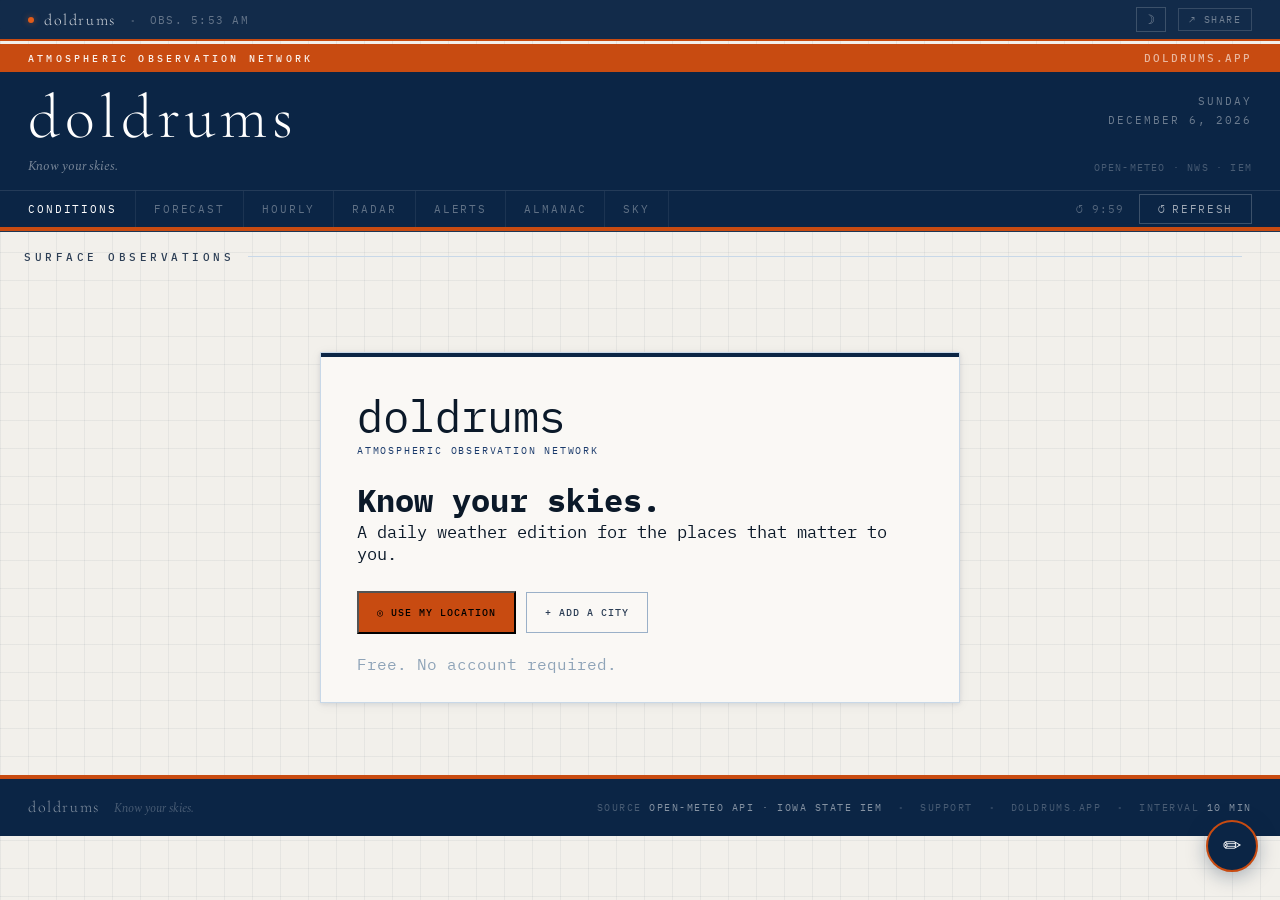
==== index.html @ 73edbb10 "Add files via upload" ====
<!DOCTYPE html>
<html lang="en">
<head>
  <meta charset="UTF-8">
  <meta name="viewport" content="width=device-width, initial-scale=1.0, viewport-fit=cover">
  <title>Doldrums — Know Your Skies</title>
  <meta name="description" content="Live weather for the places you care about. Real-time conditions, 7-day forecasts, and atmospheric data for your locations.">
  <meta name="theme-color" content="#0b2545">
  <link rel="canonical" href="https://doldrums.app">

  <!-- Open Graph -->
  <meta property="og:type" content="website">
  <meta property="og:url" content="https://doldrums.app">
  <meta property="og:site_name" content="Doldrums">
  <meta property="og:title" content="Doldrums — Know Your Skies">
  <meta property="og:description" content="Live weather for the places you care about. Real-time conditions, 7-day forecasts, and atmospheric data for your locations.">
  <meta property="og:image" content="https://doldrums.app/og-image.png">
  <meta property="og:image:width" content="1200">
  <meta property="og:image:height" content="630">

  <!-- Twitter Card -->
  <meta name="twitter:card" content="summary_large_image">
  <meta name="twitter:title" content="Doldrums — Know Your Skies">
  <meta name="twitter:description" content="Live weather for the places you care about.">
  <meta name="twitter:image" content="https://doldrums.app/og-image.png">

  <!-- Favicon -->
  <link rel="icon" type="image/png" href="/icon-512.png">
  <link rel="apple-touch-icon" href="/icon-180.png?v=2">
  <link rel="apple-touch-icon" sizes="180x180" href="/icon-180.png?v=2">
  <link rel="apple-touch-icon" sizes="167x167" href="/icon-167.png?v=2">
  <link rel="apple-touch-icon" sizes="152x152" href="/icon-152.png?v=2">
  <link rel="apple-touch-icon-precomposed" href="/icon-180.png?v=2">

  <!-- PWA -->
  <link rel="manifest" href='data:application/json,{"name":"Doldrums","short_name":"Doldrums","description":"Know your skies.","start_url":"/","display":"standalone","background_color":"#0b2545","theme_color":"#0b2545","icons":[{"src":"/icon-512.png","sizes":"512x512","type":"image/png","purpose":"any maskable"}]}'>
  <meta name="apple-mobile-web-app-capable" content="yes">
  <meta name="apple-mobile-web-app-status-bar-style" content="black-translucent">
  <meta name="apple-mobile-web-app-title" content="Doldrums">
  <meta name="mobile-web-app-capable" content="yes">
  <link rel="preconnect" href="https://fonts.googleapis.com">
  <link href="https://fonts.googleapis.com/css2?family=Cormorant+Garamond:ital,wght@0,300;0,400;0,600;1,300;1,400&family=IBM+Plex+Mono:wght@300;400;500&family=Spectral:ital,wght@1,300;1,400&display=swap" rel="stylesheet">
  <style>
    *, *::before, *::after { margin:0; padding:0; box-sizing:border-box; }

    :root {
      --navy:       #0b2545;
      --navy2:      #1a3a6b;
      --navy3:      #254f8f;
      --navy-pale:  #dce8f5;
      --navy-dim:   rgba(11,37,69,0.06);
      --ice:        #f2f0eb;
      --ice2:       #ebe8e1;
      --white:      #faf8f5;
      --orange:     #c84b11;
      --orange2:    #e05c1a;
      --orange-dim: rgba(200,75,17,0.08);
      --ink:        #0b1929;
      --ink2:       #2c3e55;
      --ink3:       #5a7080;
      --ink4:       #8fa4b8;
      --ink5:       #c0d0de;
      --grid:       rgba(11,37,69,0.055);
      --rule:       #c8d8e8;
      --rule-dk:    #9ab0c8;
      --shadow:     0 1px 4px rgba(11,37,69,0.10), 0 2px 12px rgba(11,37,69,0.06);
      --shadow-lg:  0 4px 32px rgba(11,37,69,0.14), 0 1px 4px rgba(11,37,69,0.08);
    }

    html {
      height: 100%;
      overflow: hidden;
    }
    body {
      height: 100%;
      overflow: hidden;
    }

    /* ── NATIVE APP GLOBALS ─────────────────────────────────────────────────── */
    html, body {
      overscroll-behavior: none;
    }
    * {
      -webkit-user-select: none;
      user-select: none;
      -webkit-touch-callout: none;
      -webkit-tap-highlight-color: transparent;
      cursor: default;
    }
    input, textarea, [contenteditable] {
      -webkit-user-select: text;
      user-select: text;
      cursor: text;
    }

    /* ── TOUCH ACTIVE STATES (replace hover) ────────────────────────────── */
    @media (hover: none) {
      /* Kill all hover effects on touch devices */
      .card:hover { transform: none !important; box-shadow: var(--shadow) !important; }
      .refresh-btn:hover { background: transparent !important; color: rgba(255,255,255,0.6) !important; border-color: rgba(255,255,255,0.2) !important; }
      .nav-item:hover { color: rgba(255,255,255,0.35) !important; }
      .summary-pill:hover { background: none !important; }
      /* Add active press states instead */
      .bottom-nav-item:active { opacity: 0.6; }
      .card:active { opacity: 0.95; }
      button:active { opacity: 0.7; }
    }
    body {
      -webkit-font-smoothing: antialiased;
      -moz-osx-font-smoothing: grayscale;
      font-family:'IBM Plex Mono', monospace;
      background-color: var(--ice);
      background-image:
        linear-gradient(var(--grid) 1px, transparent 1px),
        linear-gradient(90deg, var(--grid) 1px, transparent 1px);
      background-size: 28px 28px;
      min-height:100vh;
      color:var(--ink);
    }

    @media(max-width:600px) {
      body {
        background-image: none;
        background-color: #f0ede8;
      }
    }

    /* MASTHEAD */
    .masthead { position:relative;z-index:10;background:var(--navy);border-bottom:4px solid var(--orange); }

    .masthead-top {
      padding:18px 28px 14px;
      display:flex;align-items:stretch;justify-content:space-between;gap:24px;
      border-bottom:1px solid rgba(255,255,255,0.1);
    }

    .masthead-left { display:flex;flex-direction:column;justify-content:center; }

    /* AON BAND */
    .aon-band {
      background: var(--orange);
      padding: 7px 28px;
      font-size: 10px;
      font-weight: 500;
      letter-spacing: .32em;
      text-transform: uppercase;
      color: rgba(255,255,255,0.92);
      display: flex;
      align-items: center;
      justify-content: space-between;
    }

    .aon-band-right {
      font-size: 11px;
      letter-spacing: .18em;
      color: rgba(255,255,255,0.6);
    }

    .brand-eyebrow {
      display: none;
    }

    .brand-wordmark {
      font-family:'Cormorant Garamond',serif;font-size:62px;font-weight:300;
      letter-spacing:.08em;text-transform:lowercase;color:#fff;line-height:.9;
    }

    .brand-tagline {
      font-family:'Spectral',serif;font-style:italic;font-size:13px;
      color:rgba(255,255,255,0.45);margin-top:10px;
    }

    .masthead-right {
      display:flex;flex-direction:column;align-items:flex-end;
      justify-content:space-between;padding:2px 0;
    }

    .masthead-date {
      font-size: 11px;color:rgba(255,255,255,0.4);letter-spacing:.18em;
      text-transform:uppercase;text-align:right;line-height:1.7;
    }

    .masthead-coords { font-size: 10px;color:rgba(255,255,255,0.25);letter-spacing:.12em;text-transform:uppercase; }

    .masthead-nav-strip {
      padding:0 28px;display:flex;align-items:center;justify-content:space-between;
    }

    .masthead-nav { display:flex;gap:0; }

    .nav-item {
      font-size: 10.5px;letter-spacing:.18em;text-transform:uppercase;
      color:rgba(255,255,255,0.35);padding:11px 18px;
      border-right:1px solid rgba(255,255,255,0.07);cursor:default;transition:color .2s;
    }

    .nav-item:first-child { padding-left:0; }
    .nav-item:hover { color:rgba(255,255,255,0.65); }
    .nav-item.active { color:#fff; }

    .masthead-actions { display:flex;align-items:center;gap:14px; }

    .countdown-txt { font-size: 11px;color:rgba(255,255,255,0.3);letter-spacing:.1em;display:none; }
    @media(min-width:520px){ .countdown-txt{display:block;} }

    .refresh-btn {
      background:transparent;color:rgba(255,255,255,0.6);border:1px solid rgba(255,255,255,0.2);
      padding:7px 18px;font-family:'IBM Plex Mono',monospace;font-size: 10.5px;cursor:pointer;
      letter-spacing:.16em;text-transform:uppercase;display:flex;align-items:center;gap:6px;transition:all .2s;
    }
    .refresh-btn:hover { background:rgba(255,255,255,0.08);color:#fff;border-color:rgba(255,255,255,0.4); }
    .refresh-btn:disabled { opacity:.3;cursor:not-allowed; }
    .spin { animation:spin 1.8s linear infinite;display:inline-block; }
    @keyframes spin { to{transform:rotate(360deg);} }

    /* PREVIEW BAR — searched city shown but not yet saved */
    .preview-bar {
      display: flex; align-items: center; gap: 14px; flex-wrap: wrap;
      background: var(--white); border-bottom: 3px solid var(--orange);
      padding: 10px 28px; font-family: 'Spectral', Georgia, serif;
      font-size: 13px; color: var(--ink2); font-style: italic;
    }
    .preview-bar span { flex: 1 1 auto; }
    .preview-save {
      background: var(--orange); border: none; color: var(--white);
      font-family: 'IBM Plex Mono', monospace; font-size: 11px;
      letter-spacing: .12em; text-transform: uppercase;
      padding: 6px 14px; cursor: pointer; white-space: nowrap; font-style: normal;
    }
    .preview-save:hover { background: var(--navy); }
    .preview-dismiss {
      background: none; border: none; color: var(--ink4);
      font-size: 16px; cursor: pointer; padding: 2px 6px; line-height: 1;
    }
    .preview-dismiss:hover { color: var(--ink2); }

    /* STICKY BAR */
    .np-masthead { display:none; }
    .lead-story { display:none; }

    .sticky-bar {
      position: fixed;
      top: 0; left: 0; right: 0;
      z-index: 200;
      background: rgba(11,37,69,0.97);
      backdrop-filter: blur(20px);
      -webkit-backdrop-filter: blur(20px);
      border-bottom: 2px solid var(--orange);
      padding: 7px 28px;
      padding-top: calc(7px + env(safe-area-inset-top));
      display: flex;
      align-items: center;
      justify-content: space-between;
    }
    /* Push body content below the fixed sticky bar */
    body.has-sticky { padding-top: calc(44px + env(safe-area-inset-top)); }

    .sticky-left { display:flex;align-items:center;gap:10px; }

    .live-dot {
      width:6px;height:6px;border-radius:50%;background:var(--orange2);
      animation:pulse 3s ease-in-out infinite;flex-shrink:0;box-shadow:0 0 6px rgba(224,92,26,0.5);
    }
    @keyframes pulse { 0%,100%{opacity:1;}50%{opacity:.3;} }

    .sticky-wordmark {
      font-family:'Cormorant Garamond',serif;font-size:16px;font-weight:300;
      letter-spacing:.1em;text-transform:lowercase;color:rgba(255,255,255,0.8);
    }

    .sticky-sep { color:rgba(255,255,255,0.2);margin:0 2px; }
    .sticky-status { font-size: 10.5px;color:rgba(255,255,255,0.35);letter-spacing:.12em;text-transform:uppercase; }

    /* SUMMARY STRIP */
    .summary-bar { position:relative;z-index:9;background:var(--navy);border-bottom:1px solid rgba(255,255,255,0.08); }

    .summary-scroll { display:flex;overflow-x:auto;scrollbar-width:none; }
    .summary-scroll::-webkit-scrollbar{display:none;}

    .summary-pill {
      flex:0 0 auto;display:flex;align-items:center;gap:8px;
      padding:10px 20px;border-right:1px solid rgba(255,255,255,0.07);
      cursor:pointer;transition:background .2s;
    }
    .summary-pill:hover { background:rgba(255,255,255,0.05); }

    .sum-icon { display:flex;align-items:center; }
    .sum-icon svg { width:18px;height:18px; }

    .sum-name {
      font-family:'Cormorant Garamond',serif;font-size:14px;
      color:rgba(255,255,255,0.65);letter-spacing:.04em;
    }

    .sum-temp { font-size:10px;color:var(--orange2);font-weight:500;letter-spacing:.06em;margin-top:1px; }

    /* ADD CITY BUTTON in strip */
    .add-city-pill {
      flex:0 0 auto;display:flex;align-items:center;gap:7px;
      padding:10px 20px;cursor:pointer;transition:background .2s;
      color:rgba(255,255,255,0.35);font-size: 11px;letter-spacing:.18em;text-transform:uppercase;
      border-left:1px solid rgba(255,255,255,0.07);
    }
    .add-city-pill:hover { background:rgba(255,255,255,0.05);color:rgba(255,255,255,0.7); }
    .add-city-plus { font-size:16px;line-height:1;color:var(--orange2); }

    /* SECTION HEAD */
    .section-head {
      position:relative;z-index:9;padding:18px 24px 10px;
      display:flex;align-items:center;gap:14px;
    }

    .section-label {
      font-size:11px;
      letter-spacing:.32em;
      text-transform:uppercase;
      color:var(--ink2);
      flex-shrink:0;
      font-weight:500;
    }
    .section-line { flex:1;height:1px;background:var(--rule); }
    .section-count { font-size: 10px;color:var(--ink5);letter-spacing:.12em; }

    /* MAIN */
    html { height: 100%; }
    body { -webkit-overflow-scrolling: touch; height: 100%; overflow: hidden; }
    main {
      position: fixed;
      top: calc(44px + env(safe-area-inset-top));
      left: 0; right: 0;
      bottom: 0;
      padding-bottom: env(safe-area-inset-bottom);
      overflow-y: scroll;
      -webkit-overflow-scrolling: touch;
      padding: 0 0 20px;
    }

    .grid { display:grid;grid-template-columns:1fr;gap:14px; }
    @media(min-width:600px){ .grid{grid-template-columns:repeat(2,1fr);} }
    @media(min-width:980px){ .grid{grid-template-columns:repeat(3,1fr);} }

    /* CARD */
    .card {
      background:var(--white);border:1px solid var(--rule);overflow:hidden;
      box-shadow:var(--shadow);transition:box-shadow .3s,transform .3s;
      animation:cardIn .6s cubic-bezier(.22,1,.36,1) both;position:relative;
      touch-action: pan-y;
    }

    .card::before {
      content:'';position:absolute;inset:0;pointer-events:none;
      background-image:linear-gradient(rgba(11,37,69,.03) 1px,transparent 1px),linear-gradient(90deg,rgba(11,37,69,.03) 1px,transparent 1px);
      background-size:28px 28px;
    }

    @keyframes cardIn { from{opacity:0;transform:translateY(10px);}to{opacity:1;transform:translateY(0);} }
    .card:hover { box-shadow:var(--shadow-lg);transform:translateY(-2px); }

    .card-bar { height:4px;background:var(--navy);position:relative;z-index:1; }
    .card.clear  .card-bar { background:var(--orange); }
    .card.cloudy .card-bar { background:var(--navy3); }
    .card.rainy  .card-bar { background:#2a6496; }
    .card.snowy  .card-bar { background:#5b9ec9; }
    .card.stormy .card-bar { background:#5a3e8a; }
    .card.foggy  .card-bar { background:#607080; }

    /* CARD HEAD */
    .card-head {
      padding:14px 18px 12px;display:flex;justify-content:space-between;align-items:flex-start;
      border-bottom:1px solid var(--rule);background:var(--ice);position:relative;z-index:1;
    }

    .station-id { font-size: 9.5px;letter-spacing:.22em;text-transform:uppercase;color:var(--navy2);margin-bottom:5px;font-weight:500; }
    .location-name { font-family:'IBM Plex Mono',monospace;font-size:18px;font-weight:300;letter-spacing:.04em;color:var(--ink);line-height:1.1; }
    .location-sub { font-size: 10px;color:var(--ink4);letter-spacing:.14em;text-transform:uppercase;margin-top:5px; }

    .card-head-right { display:flex;flex-direction:column;align-items:flex-end;gap:6px; }

    .card-icon { width:36px;height:36px;display:flex;align-items:center;justify-content:center; }
    .card-icon svg { width:100%;height:100%; }

    .card-cond {
      font-family:'IBM Plex Mono',monospace;font-size: 10.5px;color:var(--ink3);
      letter-spacing:.12em;text-transform:uppercase;
    }

    .remove-btn {
      font-size:13px;color:var(--ink5);background:none;border:none;cursor:pointer;
      padding:6px 8px;transition:color .2s,opacity .2s;line-height:1;opacity:0.35;
    }
    .remove-btn:hover { color:var(--orange);opacity:1; }
    @media (hover:none){
      .remove-btn{opacity:.8;padding:10px 12px;}
    }

    /* TEMP HERO */
    .temp-hero {
      padding:10px 18px 8px;display:flex;align-items:flex-end;
      border-bottom:1px solid var(--rule);position:relative;z-index:1;
    }

    .temp-numeral {
      font-family:'IBM Plex Mono',monospace;font-size:72px;font-weight:300;
      line-height:.87;letter-spacing:-.02em;color:var(--navy);
    }
    @media(max-width:600px){
      .temp-numeral{font-size:54px;}
      .temp-degree{font-size:18px;}
    }

    .temp-degree {
      font-family:'IBM Plex Mono',monospace;font-size:22px;font-weight:300;
      color:var(--ink4);align-self:flex-start;margin-top:8px;
    }

    .temp-right {
      margin-left:14px;padding-left:14px;border-left:1px solid var(--rule);
      padding-bottom:5px;flex:1;
    }

    .feels-label { font-size: 9.5px;letter-spacing:.18em;text-transform:uppercase;color:var(--ink4);margin-bottom:4px; }
    .feels-val { font-family:'IBM Plex Mono',monospace;font-size:20px;font-weight:300;color:var(--navy2);line-height:1; }
    .obs-time { font-size: 9.5px;color:var(--ink5);letter-spacing:.12em;text-transform:uppercase;margin-top:10px; }

    /* READINGS */
    .readings { display:grid;grid-template-columns:repeat(3,1fr);position:relative;z-index:1; }
    .readings-2col { grid-template-columns:repeat(2,1fr); }

    .reading {
      padding:10px 14px;border-right:1px solid var(--rule);
      border-bottom:1px solid var(--rule);border-top:1px solid var(--rule);
    }
    .reading:last-child { border-right:none; }

    .reading-label { font-size: 9px;letter-spacing:.2em;text-transform:uppercase;color:var(--ink4);margin-bottom:5px; }

    .reading-val {
      font-family:'IBM Plex Mono',monospace;font-size:22px;font-weight:300;
      color:var(--navy);line-height:1;
    }

    .reading-unit { font-family:'IBM Plex Mono',monospace;font-size: 10px;color:var(--ink4);font-weight:300; }
    .reading-note { font-size: 10px;color:var(--ink4);margin-top:3px;letter-spacing:.05em; }

    /* FORECAST */
    .forecast { border-top:1px solid var(--rule);position:relative;z-index:1; }

    .forecast-header {
      padding:7px 14px;display:flex;align-items:center;gap:10px;
      border-bottom:1px solid var(--rule);background:var(--ice);
    }

    .forecast-label { font-size: 9.5px;letter-spacing:.22em;text-transform:uppercase;color:var(--ink4); }
    .forecast-rule { flex:1;height:1px;background:var(--rule); }

    .forecast-strip { display:flex;overflow-x:auto;scrollbar-width:none; }
    .forecast-strip::-webkit-scrollbar{display:none;}

    .fc-day {
      flex:1 0 0;min-width:42px;display:flex;flex-direction:column;align-items:center;
      padding:9px 3px 10px;border-right:1px solid var(--rule);gap:4px;transition:background .2s;cursor:default;
    }

    .fc-day:last-child { border-right:none; }
    .fc-day:hover { background:var(--navy-dim); }
    .fc-day.today { background:var(--navy-dim);border-top:2px solid var(--navy3); }

    .fc-name { font-size: 9.5px;color:var(--ink4);text-transform:uppercase;letter-spacing:.1em; }
    .fc-day.today .fc-name { color:var(--navy2);font-weight:500; }
    .fc-icon { display:flex;align-items:center;justify-content:center;margin:2px 0; }
    .fc-icon svg { width:20px;height:20px; }
    .fc-hi { font-family:'IBM Plex Mono',monospace;font-size:13px;font-weight:400;color:var(--navy);line-height:1; }
    .fc-lo { font-size:9.5px;color:var(--ink4); }
    .fc-rain { font-size: 9.5px;color:var(--navy3);letter-spacing:.03em; }

    /* SKELETON */
    .skel-wrap { padding:18px;position:relative;z-index:1; }
    .skel {
      background:linear-gradient(90deg,var(--ice2) 25%,var(--ice) 50%,var(--ice2) 75%);
      background-size:200% 100%;animation:shimmer 2s ease-in-out infinite;margin-bottom:10px;
    }
    @keyframes shimmer { 0%{background-position:200% 0;}100%{background-position:-200% 0;} }

    .error-wrap { padding:28px 18px;text-align:center;position:relative;z-index:1; }
    .error-text { font-size: 11px;color:var(--orange);letter-spacing:.1em; }

    /* EMPTY STATE */
    .empty-state {
      position:relative;z-index:9;
      display:flex;flex-direction:column;align-items:center;justify-content:center;
      min-height:60vh;padding:40px 20px;text-align:center;
    }

    .empty-icon {
      font-size:56px;opacity:0.25;margin-bottom:28px;
      filter:grayscale(0.5);
    }

    .empty-title {
      font-family:'IBM Plex Mono',monospace;font-size:16px;font-weight:400;
      letter-spacing:.2em;text-transform:uppercase;color:var(--ink2);
      margin-bottom:10px;
    }

    .empty-sub {
      font-family:'IBM Plex Mono',monospace;font-size:10px;
      color:var(--ink4);margin-bottom:32px;letter-spacing:.08em;line-height:1.7;
    }

    .empty-btn {
      background:var(--navy);color:#fff;border:none;padding:14px 32px;
      font-family:'IBM Plex Mono',monospace;font-size:10px;letter-spacing:.2em;
      text-transform:uppercase;cursor:pointer;transition:background .2s;
      display:flex;align-items:center;gap:10px;
    }

    .empty-btn:hover { background:var(--navy2); }
    .empty-btn-plus { font-size:18px;color:var(--orange2);line-height:1; }

    /* FOOTER */
    footer {
      position:relative;z-index:9;background:var(--navy);border-top:4px solid var(--orange);
      padding:18px 28px;display:flex;align-items:center;justify-content:space-between;flex-wrap:wrap;gap:12px;
    }

    .footer-left { display:flex;align-items:baseline;gap:14px; }
    .footer-name { font-family:'Cormorant Garamond',serif;font-size:16px;font-weight:300;letter-spacing:.1em;text-transform:lowercase;color:rgba(255,255,255,0.5); }
    .footer-tagline { font-family:'Spectral',serif;font-style:italic;font-size:12px;color:rgba(255,255,255,0.25); }
    .footer-right { display:flex;align-items:center;gap:14px;flex-wrap:wrap; }
    .footer-item { font-size: 9.5px;letter-spacing:.16em;text-transform:uppercase;color:rgba(255,255,255,0.25); }
    .footer-item span { color:rgba(255,255,255,0.5); }
    .footer-sep { color:rgba(255,255,255,0.15); }

    /* ── ADD CITY MODAL ── */
    .modal-overlay {
      position:fixed;inset:0;z-index:1000;
      background:rgba(11,25,41,0.7);
      backdrop-filter:blur(8px);-webkit-backdrop-filter:blur(8px);
      display:flex;align-items:center;justify-content:center;
      opacity:0;pointer-events:none;transition:opacity .25s;
    }

    .modal-overlay.open { opacity:1;pointer-events:all; }

    .modal {
      background:var(--white);border:1px solid var(--rule);
      width:100%;max-width:460px;margin:16px;
      box-shadow:0 24px 64px rgba(11,37,69,0.35);
      transform:translateY(12px);transition:transform .25s;
    }

    .modal-overlay.open .modal { transform:translateY(0); }

    .modal-head {
      background:var(--navy);padding:16px 20px;
      display:flex;align-items:center;justify-content:space-between;
      border-bottom:3px solid var(--orange);
    }

    .modal-title {
      font-family:'Cormorant Garamond',serif;font-size:22px;font-weight:300;
      letter-spacing:.08em;text-transform:uppercase;color:#fff;
    }

    .modal-close {
      background:none;border:none;color:rgba(255,255,255,0.4);cursor:pointer;
      font-size:18px;line-height:1;padding:4px;transition:color .2s;
    }
    .modal-close:hover { color:#fff; }

    .modal-body { padding:20px; }

    .modal-label {
      font-size: 10px;letter-spacing:.22em;text-transform:uppercase;color:var(--ink4);margin-bottom:8px;
    }

    .modal-input-wrap { display:flex;gap:8px; }

    .modal-input {
      flex:1;background:var(--ice);border:1px solid var(--rule-dk);
      padding:10px 14px;font-family:'IBM Plex Mono',monospace;font-size:13px;
      color:var(--ink);outline:none;transition:border-color .2s;
    }
    .modal-input::placeholder { color:var(--ink5); }
    .modal-input:focus { border-color:var(--navy3); }

    .modal-search-btn {
      background:var(--navy);color:#fff;border:none;padding:10px 18px;
      font-family:'IBM Plex Mono',monospace;font-size: 11px;letter-spacing:.16em;
      text-transform:uppercase;cursor:pointer;transition:background .2s;flex-shrink:0;
    }
    .modal-search-btn:hover { background:var(--navy2); }
    .modal-search-btn:disabled { opacity:.4;cursor:not-allowed; }

    .modal-results { margin-top:14px; }

    .modal-result-item {
      display:flex;align-items:center;justify-content:space-between;
      padding:10px 14px;border:1px solid var(--rule);margin-bottom:6px;
      cursor:pointer;transition:background .2s;background:var(--ice);
    }
    .modal-result-item:hover { background:var(--navy-pale); }

    .result-name {
      font-family:'Cormorant Garamond',serif;font-size:18px;font-weight:300;color:var(--ink);
    }

    .result-meta { font-size: 10px;color:var(--ink4);letter-spacing:.1em;text-transform:uppercase;margin-top:3px; }

    .result-add {
      font-size: 10px;letter-spacing:.16em;text-transform:uppercase;color:var(--navy3);
      background:none;border:1px solid var(--rule-dk);padding:5px 12px;cursor:pointer;
      font-family:'IBM Plex Mono',monospace;transition:all .2s;flex-shrink:0;
    }
    .result-add:hover { background:var(--navy);color:#fff;border-color:var(--navy); }

    .modal-status {
      font-size: 11px;color:var(--ink4);letter-spacing:.1em;text-transform:uppercase;
      text-align:center;padding:16px 0;
    }
    .modal-status.error { color:var(--orange); }

    /* Geo button */
    .geo-btn {
      width:100%;background:var(--ice);border:1px solid var(--rule);
      padding:10px 14px;font-family:'IBM Plex Mono',monospace;font-size: 11px;
      letter-spacing:.16em;text-transform:uppercase;cursor:pointer;
      color:var(--ink3);transition:all .2s;display:flex;align-items:center;
      gap:8px;margin-bottom:14px;
    }
    .geo-btn:hover { background:var(--navy-pale);color:var(--navy);border-color:var(--navy3); }
    .geo-btn:disabled { opacity:.4;cursor:not-allowed; }
    .geo-icon { font-size:14px; }

    .modal-divider {
      display:flex;align-items:center;gap:10px;margin-bottom:14px;
      font-size: 10px;color:var(--ink5);letter-spacing:.14em;text-transform:uppercase;
    }
    .modal-divider::before,.modal-divider::after {
      content:'';flex:1;height:1px;background:var(--rule);
    }

    /* Share strip */
    .share-strip {
      position:fixed;bottom:0;left:0;right:0;z-index:150;
      background:var(--navy);border-top:3px solid var(--orange);
      padding:12px 20px;display:flex;align-items:center;
      justify-content:space-between;gap:12px;
      transform:translateY(100%);transition:transform .3s cubic-bezier(.22,1,.36,1);
      pointer-events:none;
    }
    .share-strip.open { transform:translateY(0); pointer-events:all; }
    .share-url {
      font-size:10px;color:rgba(255,255,255,0.6);
      letter-spacing:.06em;overflow:hidden;text-overflow:ellipsis;
      white-space:nowrap;flex:1;font-family:'IBM Plex Mono',monospace;
    }
    .share-copy-btn {
      background:var(--orange);color:#fff;border:none;
      padding:7px 16px;font-family:'IBM Plex Mono',monospace;
      font-size: 11px;letter-spacing:.14em;text-transform:uppercase;
      cursor:pointer;flex-shrink:0;transition:background .2s;
    }
    .share-copy-btn:hover { background:var(--orange2); }
    .share-close {
      background:none;border:none;color:rgba(255,255,255,0.4);
      cursor:pointer;font-size:18px;padding:0 4px;flex-shrink:0;
    }

    /* ── MOBILE ── */
    @media(max-width:540px){
      /* AON band — single line */
      .aon-band { font-size: 10px; letter-spacing:.18em; padding:6px 16px; }
      .aon-band-right { display:none; }

      /* Masthead */
      .masthead-top { padding:14px 16px 10px; gap:12px; }
      .brand-wordmark { font-size:44px; }
      .brand-tagline { font-size:11px; margin-top:6px; }
      .masthead-right { display:none; }

      /* Nav */
      .masthead-nav-strip { padding:0 16px; overflow-x:auto; }
      .masthead-nav { gap:0; flex-shrink:0; }
      .nav-item { padding:10px 10px; font-size: 9.5px; letter-spacing:.12em; white-space:nowrap; }
      .masthead-actions { gap:8px; flex-shrink:0; }
      .countdown-txt { display:none !important; }
      .refresh-btn { padding:6px 12px; font-size: 10px; white-space:nowrap; }

      /* Sticky */
    @media(max-width:600px) {
      .sticky-bar { padding: 6px 12px; padding-top: calc(6px + env(safe-area-inset-top)); }
      .sticky-share-btn { display:none; }
      .dark-toggle { padding:4px 8px; font-size:14px; border:none; }
    }

      /* Summary */
      .summary-pill { padding:9px 14px; }
      .sum-name { font-size:12px; }

      /* Section head */
      .section-head { padding:14px 16px 8px; }
      .section-label { font-size: 11px; letter-spacing:.2em; }

      /* Main */
      main { padding:0 10px 28px; }
      .grid { gap:0; }

      /* Card */
      .card-head { padding:12px 14px 10px; }
      .location-name { font-size:24px; }
      .temp-numeral { font-size:80px; }
      .reading-val { font-size:24px; }

      /* Forecast table — scroll horizontally */
      .forecast-view { padding:0 10px 28px; overflow-x:auto; -webkit-overflow-scrolling:touch; }
      .fv-table { min-width:420px; }
    }

    /* Global overflow fix */
    body { max-width:100vw; }
    .forecast-view {
      position:relative;z-index:9;
      padding:0 16px 40px;
    }

    .fv-table {
      width:100%;
      border-collapse:collapse;
      background:var(--white);
      border:1px solid var(--rule);
      box-shadow:var(--shadow);
    }

    .fv-th {
      background:var(--navy);
      color:rgba(255,255,255,0.7);
      font-size: 10px;
      letter-spacing:.16em;
      text-transform:uppercase;
      padding:8px 10px;
      text-align:center;
      border-right:1px solid rgba(255,255,255,0.08);
      font-weight:400;
      white-space:nowrap;
    }

    .fv-th:first-child { text-align:left; min-width:110px; }
    .fv-th.today-col { color:#fff; border-bottom:2px solid var(--orange); }

    .fv-city {
      padding:0 12px;
      border-bottom:1px solid var(--rule);
      border-right:1px solid var(--rule);
      background:var(--ice);
      vertical-align:middle;
    }

    .fv-city-name {
      font-family:'IBM Plex Mono',monospace;
      font-size:13px;font-weight:300;
      color:var(--ink);letter-spacing:.02em;
      padding:8px 0 1px;
      line-height:1.3;
    }

    .fv-city-state {
      font-size: 9px;color:var(--ink4);
      letter-spacing:.14em;text-transform:uppercase;
      padding-bottom:8px;
    }

    .fv-cell {
      padding:8px 6px;
      text-align:center;
      border-right:1px solid var(--rule);
      border-bottom:1px solid var(--rule);
      vertical-align:middle;
      min-width:64px;
    }

    .fv-cell.today-col { background:var(--navy-dim); }

    .fv-icon { display:flex;align-items:center;justify-content:center;margin-bottom:3px; }
    .fv-icon svg { width:20px;height:20px; }

    .fv-hi {
      font-family:'IBM Plex Mono',monospace;
      font-size:13px;font-weight:400;
      color:var(--navy);line-height:1;
    }

    .fv-lo { font-size: 11px;color:var(--ink4);margin-top:1px; }

    .fv-precip {
      font-size: 9.5px;color:var(--navy3);
      margin-top:2px;letter-spacing:.03em;
    }

    .fv-loading {
      text-align:center;padding:60px 20px;
      font-size: 11px;color:var(--ink4);
      letter-spacing:.16em;text-transform:uppercase;
    }

    .fv-empty {
      text-align:center;padding:80px 20px;
      font-size: 11px;color:var(--ink4);
      letter-spacing:.16em;text-transform:uppercase;
    }

    /* ── MOBILE FORECAST LIST ─────────────────────────────────────────────── */
    .fv-list-view { padding:0 16px 40px;display:flex;flex-direction:column;gap:14px; }

    .fv-city-card {
      background:var(--white);border:1px solid var(--rule);
      box-shadow:var(--shadow);overflow:hidden;
    }

    .fv-city-head {
      background:var(--navy);padding:10px 16px;
      display:flex;align-items:baseline;gap:8px;
    }
    .fv-city-head-name {
      font-size:13px;font-weight:400;color:#fff;letter-spacing:.04em;
    }
    .fv-city-head-state {
      font-size: 10px;color:rgba(255,255,255,0.4);letter-spacing:.14em;text-transform:uppercase;
    }

    .fv-day-row {
      display:grid;
      grid-template-columns:90px 32px 1fr auto;
      align-items:center;gap:10px;
      padding:10px 16px;
      border-bottom:1px solid var(--rule);
      transition:background .15s;
    }
    .fv-day-row:last-child { border-bottom:none; }
    .fv-day-row.fv-today { background:var(--navy-dim); }

    .fv-day-name {
      font-size:10px;font-weight:500;color:var(--ink);letter-spacing:.04em;
    }
    .fv-day-cond {
      font-size: 10px;color:var(--ink4);letter-spacing:.04em;margin-top:2px;
    }
    .fv-day-icon { display:flex;align-items:center; }
    .fv-day-icon svg { width:26px;height:26px; }
    .fv-day-temps {
      text-align:right;
    }
    .fv-day-hi { font-size:16px;font-weight:400;color:var(--navy); }
    .fv-day-lo { font-size:10px;color:var(--ink4);margin-left:4px; }
    .fv-day-precip { font-size: 10px;color:var(--navy3);margin-top:2px;text-align:right; }

    /* ── PRESSURE VIEW ─────────────────────────────────────────────────────── */
    .pressure-view {
      display:grid;grid-template-columns:1fr;gap:14px;
    }
    @media(min-width:600px){ .pressure-view{grid-template-columns:repeat(2,1fr);} }
    @media(min-width:980px){ .pressure-view{grid-template-columns:repeat(3,1fr);} }

    .pv-card {
      background:var(--white);border:1px solid var(--rule);overflow:hidden;
      box-shadow:var(--shadow);animation:cardIn .6s cubic-bezier(.22,1,.36,1) both;
    }

    .pv-head {
      padding:14px 18px 12px;display:flex;justify-content:space-between;align-items:flex-start;
      border-bottom:1px solid var(--rule);background:var(--ice);
    }

    .pv-head-right { font-size: 11px;color:var(--ink4);letter-spacing:.1em;text-transform:uppercase; }

    .pv-main {
      padding:16px 18px 14px;display:flex;align-items:center;gap:22px;
      border-bottom:1px solid var(--rule);
    }

    .pv-big { display:flex;align-items:baseline;gap:5px;flex-shrink:0; }

    .pv-hpa {
      font-family:'IBM Plex Mono',monospace;font-size:56px;font-weight:300;
      line-height:.87;letter-spacing:-.01em;color:var(--navy);
    }

    .pv-unit {
      font-size:10px;color:var(--ink4);letter-spacing:.14em;text-transform:uppercase;
      align-self:flex-end;margin-bottom:7px;
    }

    .pv-info { flex:1;min-width:0; }

    .pv-trend {
      display:flex;align-items:center;gap:7px;margin-bottom:7px;
    }

    .pv-arrow { font-size:18px;line-height:1; }
    .trend-up .pv-arrow { color:var(--orange2); }
    .trend-dn .pv-arrow { color:var(--navy3); }
    .trend-st .pv-arrow { color:var(--ink4); }

    .pv-trend-label { font-size: 11px;letter-spacing:.18em;text-transform:uppercase;color:var(--ink3); }

    .pv-class {
      font-size: 10px;letter-spacing:.2em;text-transform:uppercase;
      color:var(--ink4);margin-bottom:10px;
    }
    .pv-low { color:var(--navy2); }
    .pv-high { color:var(--orange); }

    .pv-spark { margin-top:2px; }

    .pv-footer {
      padding:8px 18px;background:var(--ice);
      font-size: 10.5px;color:var(--ink4);letter-spacing:.08em;
    }
    .pv-fl { text-transform:uppercase;letter-spacing:.16em;margin-right:6px;color:var(--ink5); }
    .pv-fv { color:var(--ink2);font-family:'IBM Plex Mono',monospace;font-size:11px;font-weight:300; }

    /* ── ALERTS VIEW ──────────────────────────────────────────────────────── */
    .alert-view, .log-view { }

    .log-toolbar {
      display:flex;align-items:center;justify-content:space-between;
      padding:10px 0 14px;
    }

    .log-count {
      font-size: 11px;color:var(--ink4);letter-spacing:.14em;text-transform:uppercase;
    }

    .log-clear-btn {
      font-family:'IBM Plex Mono',monospace;font-size: 10.5px;letter-spacing:.14em;
      text-transform:uppercase;background:none;border:1px solid var(--rule-dk);
      color:var(--ink3);padding:5px 12px;cursor:pointer;transition:all .2s;
    }
    .log-clear-btn:hover { border-color:var(--orange);color:var(--orange); }

    .log-export-btn {
      font-family:'IBM Plex Mono',monospace;font-size: 10.5px;letter-spacing:.14em;
      text-transform:uppercase;background:var(--navy);border:1px solid var(--navy);
      color:rgba(255,255,255,0.8);padding:5px 12px;cursor:pointer;transition:all .2s;
    }
    .log-export-btn:hover { background:var(--navy2); }

    .alert-list { display:flex;flex-direction:column;gap:3px; }

    .alert-row {
      display:flex;align-items:flex-start;gap:14px;
      padding:14px 16px;background:var(--white);
      border:1px solid var(--rule);border-left:3px solid var(--orange2);
    }

    .alert-row.severe { border-left-color:#5a3e8a; }

    .alert-row-icon { font-size:22px;flex-shrink:0;line-height:1.2; }

    .alert-row-msg {
      font-family:'IBM Plex Mono',monospace;font-size:13px;font-weight:400;
      color:var(--ink);margin-bottom:5px;letter-spacing:.04em;
    }

    .alert-row-time {
      font-size: 10px;color:var(--ink4);letter-spacing:.1em;text-transform:uppercase;
    }

    /* ── LOG VIEW ─────────────────────────────────────────────────────────── */
    .log-stream {
      background:var(--white);border:1px solid var(--rule);
      box-shadow:var(--shadow);overflow:hidden;
    }

    .log-stream-header {
      display:grid;
      grid-template-columns: 88px 1fr auto;
      padding:8px 14px;gap:12px;
      background:var(--navy);border-bottom:2px solid var(--orange);
    }
    .log-sh { font-size: 9.5px;letter-spacing:.2em;text-transform:uppercase;color:rgba(255,255,255,0.4);font-weight:400; }
    .log-sh-right { display:flex;gap:20px; }
    .log-sh-r { font-size: 9.5px;letter-spacing:.2em;text-transform:uppercase;color:rgba(255,255,255,0.4);font-weight:400; }

    .log-entry {
      display:grid;
      grid-template-columns: 88px 1fr auto;
      align-items:center;
      padding:8px 14px;
      border-bottom:1px solid var(--rule);
      transition:background .15s;
      gap:12px;
    }
    .log-entry:last-child { border-bottom:none; }
    .log-entry:hover { background:var(--ice); }

    .log-entry-time {
      font-size: 10px;color:var(--ink4);letter-spacing:.04em;line-height:1.6;
      white-space:nowrap;
    }
    .log-entry-time-date { font-size: 9px;color:var(--ink5);display:block; }

    .log-entry-mid {
      display:flex;align-items:center;gap:8px;min-width:0;flex-wrap:wrap;
    }
    .log-entry-loc { font-size:10px;font-weight:500;color:var(--ink);letter-spacing:.03em;white-space:nowrap; }
    .log-entry-state { font-size: 9.5px;color:var(--ink4);letter-spacing:.1em;text-transform:uppercase; }
    .log-entry-sep { color:var(--rule-dk);font-size: 11px;flex-shrink:0; }
    .log-entry-cond { font-size: 11px;color:var(--ink3);letter-spacing:.06em;white-space:nowrap; }

    .log-entry-data { display:flex;align-items:center;gap:18px;flex-shrink:0; }
    .log-entry-val { font-size:11px;color:var(--navy);white-space:nowrap;letter-spacing:.02em; }
    .log-entry-unit { font-size: 10px;color:var(--ink4);margin-left:1px; }
    .log-entry-nil { font-size:10px;color:var(--ink5); }

    /* ── INSTALL PROMPT ───────────────────────────────────────────────────── */
    .install-prompt {
      position:fixed;bottom:24px;left:50%;transform:translateX(-50%);z-index:300;
      background:var(--navy);border:1px solid rgba(255,255,255,0.12);
      border-bottom:3px solid var(--orange);padding:14px 18px;
      display:flex;align-items:center;gap:16px;
      box-shadow:0 8px 40px rgba(11,37,69,0.4);
      min-width:280px;max-width:380px;width:calc(100% - 32px);
      animation:slideUp .4s cubic-bezier(.22,1,.36,1);
    }

    @keyframes slideUp {
      from{opacity:0;transform:translateX(-50%) translateY(20px);}
      to  {opacity:1;transform:translateX(-50%) translateY(0);}
    }

    .install-prompt-text { flex:1;min-width:0; }
    .install-prompt-title {
      font-family:'Cormorant Garamond',serif;font-size:19px;color:#fff;
      font-weight:300;letter-spacing:.06em;
    }
    .install-prompt-sub {
      font-size: 10px;color:rgba(255,255,255,0.4);letter-spacing:.14em;
      text-transform:uppercase;margin-top:2px;
    }

    .install-btn {
      background:var(--orange);color:#fff;border:none;
      font-family:'IBM Plex Mono',monospace;font-size: 10.5px;letter-spacing:.16em;
      text-transform:uppercase;padding:8px 14px;cursor:pointer;flex-shrink:0;
      transition:background .2s;
    }
    .install-btn:hover { background:var(--orange2); }

    .install-dismiss {
      background:none;border:none;color:rgba(255,255,255,0.3);cursor:pointer;
      font-size:17px;padding:0;flex-shrink:0;transition:color .2s;
    }
    .install-dismiss:hover { color:rgba(255,255,255,0.7); }

    /* ── HOURLY VIEW ──────────────────────────────────────────────────────── */
    .hourly-view { display:flex;flex-direction:column;gap:14px;padding:0 16px 40px; }
    @media(max-width:540px){ .hourly-view{padding:0 10px 28px;} }

    .hv-card {
      background:var(--white);border:1px solid var(--rule);overflow:hidden;
      box-shadow:var(--shadow);animation:cardIn .6s cubic-bezier(.22,1,.36,1) both;
    }

    .hv-head {
      padding:12px 18px 10px;display:flex;justify-content:space-between;align-items:center;
      border-bottom:1px solid var(--rule);background:var(--ice);
    }

    .hv-city-name {
      font-family:'IBM Plex Mono',monospace;font-size:15px;font-weight:400;
      letter-spacing:.04em;color:var(--ink);line-height:1.1;
    }
    .hv-city-sub {
      font-size: 9.5px;color:var(--ink4);letter-spacing:.16em;text-transform:uppercase;margin-top:4px;
    }
    .hv-head-right {
      font-family:'IBM Plex Mono',monospace;font-size:11px;color:var(--ink4);
      letter-spacing:.08em;
    }

    .hv-strip {
      display:flex;overflow-x:auto;scrollbar-width:thin;
      scrollbar-color:var(--rule) transparent;
    }
    .hv-strip::-webkit-scrollbar { height:3px; }
    .hv-strip::-webkit-scrollbar-thumb { background:var(--rule); }

    .hv-slot {
      flex:0 0 auto;min-width:58px;display:flex;flex-direction:column;align-items:center;
      padding:10px 4px 12px;border-right:1px solid var(--rule);gap:4px;
      transition:background .15s;cursor:default;position:relative;
    }
    .hv-slot:last-child { border-right:none; }
    .hv-slot:hover { background:var(--navy-dim); }
    .hv-slot.now {
      background:var(--navy-dim);
    }
    .hv-slot.now::after {
      content:'Now';position:absolute;top:0;left:50%;transform:translateX(-50%);
      font-size: 8px;letter-spacing:.14em;text-transform:uppercase;
      background:var(--navy);color:#fff;padding:2px 5px;
    }

    .hv-time { font-size: 10px;color:var(--ink4);letter-spacing:.08em;text-transform:uppercase;margin-top:4px; }
    .hv-slot.now .hv-time { color:var(--navy2);font-weight:500; }
    .hv-icon { display:flex;align-items:center;justify-content:center; }
    .hv-icon svg { width:22px;height:22px; }
    .hv-temp {
      font-family:'IBM Plex Mono',monospace;font-size:14px;font-weight:300;
      color:var(--navy);line-height:1;
    }
    .hv-precip-wrap {
      width:36px;display:flex;flex-direction:column;align-items:center;gap:2px;
    }
    .hv-precip-bar-bg {
      width:100%;height:3px;background:var(--rule);border-radius:2px;overflow:hidden;
    }
    .hv-precip-bar {
      height:100%;background:var(--navy3);border-radius:2px;transition:width .3s;
    }
    .hv-precip-pct {
      font-size: 10px;color:var(--navy3);letter-spacing:.04em;
    }
    .hv-precip-pct.zero { color:var(--ink5); }

    .hv-loading {
      text-align:center;padding:48px 20px;font-size: 11px;
      color:var(--ink4);letter-spacing:.16em;text-transform:uppercase;
    }

    /* ── RADAR VIEW ───────────────────────────────────────────────────────── */
    .radar-view {
      display:flex;flex-direction:column;
      height:calc(100vh - 220px);min-height:420px;
      margin:0 16px 40px;
      border:1px solid var(--rule);overflow:hidden;
      box-shadow:var(--shadow-lg);
    }
    @media(max-width:540px){
      .radar-view {
        margin:0;
        height:calc(100vh - 60px - env(safe-area-inset-bottom) - 44px - env(safe-area-inset-top));
        min-height:0;
        border:none !important;
        box-shadow:none !important;
      }
    }

    #radar-map { flex:1;width:100%;background:var(--navy);touch-action:none; }

    .radar-controls {
      flex-shrink:0;background:var(--navy);border-top:2px solid var(--orange);
      padding:9px 16px;display:flex;align-items:center;gap:12px;
    }

    .radar-play-btn {
      background:var(--orange);color:#fff;border:none;
      width:28px;height:28px;display:flex;align-items:center;justify-content:center;
      cursor:pointer;font-size:12px;flex-shrink:0;transition:background .2s;
    }
    .radar-play-btn:hover { background:var(--orange2); }

    .radar-timeline {
      flex:1;display:flex;align-items:center;gap:6px;overflow:hidden;
    }

    .radar-frames {
      flex:1;display:flex;gap:2px;height:20px;align-items:flex-end;
    }

    .radar-frame-tick {
      flex:1;background:rgba(255,255,255,0.15);cursor:pointer;
      transition:background .15s;min-width:4px;height:12px;
      border-radius:1px;
    }
    .radar-frame-tick:hover { background:rgba(255,255,255,0.35); }
    .radar-frame-tick.active { background:var(--orange2);height:20px; }

    .radar-time-label {
      font-size: 11px;color:rgba(255,255,255,0.5);letter-spacing:.1em;
      text-transform:uppercase;flex-shrink:0;min-width:80px;text-align:right;
    }

    .radar-status {
      font-size: 10.5px;color:rgba(255,255,255,0.4);letter-spacing:.1em;
      text-transform:uppercase;flex-shrink:0;
    }

    .radar-legend {
      display:flex;align-items:center;gap:8px;flex-shrink:0;
    }
    .radar-legend-bar {
      width:60px;height:6px;
      background:linear-gradient(to right,
        rgba(0,80,255,0.6), rgba(0,180,255,0.6),
        rgba(0,220,120,0.6), rgba(200,220,0,0.6),
        rgba(255,160,0,0.6), rgba(255,40,0,0.7)
      );
      border-radius:2px;
    }
    .radar-legend-label { font-size: 9.5px;color:rgba(255,255,255,0.35);letter-spacing:.1em;text-transform:uppercase; }

    .radar-error {
      display:flex;align-items:center;justify-content:center;
      height:100%;color:rgba(255,255,255,0.3);font-size:10px;
      letter-spacing:.14em;text-transform:uppercase;text-align:center;padding:20px;
    }

    /* ── DARK MODE ────────────────────────────────────────────────────────── */
    body.dark {
      --ice:        #111820;
      --ice2:       #161e28;
      --white:      #192435;
      --rule:       #253545;
      --rule-dk:    #2e4460;
      --ink:        #dce8f5;
      --ink2:       #a8c0d8;
      --ink3:       #7090a8;
      --ink4:       #4a6070;
      --ink5:       #304050;
      --grid:       rgba(220,232,245,0.035);
      --navy-dim:   rgba(220,232,245,0.05);
      --navy-pale:  #1e3050;
      --shadow:     0 1px 4px rgba(0,0,0,0.35), 0 2px 12px rgba(0,0,0,0.25);
      --shadow-lg:  0 4px 32px rgba(0,0,0,0.5), 0 1px 4px rgba(0,0,0,0.35);
    }

    .dark-toggle {
      background:none;border:1px solid rgba(255,255,255,0.18);
      color:rgba(255,255,255,0.45);font-family:'IBM Plex Mono',monospace;
      font-size:13px;padding:5px 10px;cursor:pointer;
      transition:all .2s;line-height:1;
    }
    .dark-toggle:hover { background:rgba(255,255,255,0.08);color:#fff;border-color:rgba(255,255,255,0.4); }

    /* ── SUNRISE/SUNSET ROW ───────────────────────────────────────────────── */
    .sun-row {
      display:flex;align-items:center;justify-content:space-between;
      padding:8px 18px;border-top:1px solid var(--rule);
      background:var(--ice);position:relative;z-index:1;
    }
    .sun-item { display:flex;align-items:center;gap:7px; }
    .sun-icon { font-size:13px;opacity:.7; }
    .sun-label { font-size: 9px;letter-spacing:.18em;text-transform:uppercase;color:var(--ink4);margin-bottom:2px; }
    .sun-time {
      font-family:'IBM Plex Mono',monospace;font-size:12px;font-weight:300;
      color:var(--ink2);line-height:1;
    }
    .sun-sep { color:var(--ink5);font-size:10px; }
    .sun-uv {
      display:flex;align-items:center;gap:6px;
    }
    .sun-uv-val {
      font-family:'IBM Plex Mono',monospace;font-size:13px;font-weight:400;line-height:1;
    }
    .sun-uv-label { font-size: 9px;letter-spacing:.14em;text-transform:uppercase; }

    /* ── LOG NOTE COMPOSER ────────────────────────────────────────────────── */
    .note-composer {
      background:var(--white);border:1px solid var(--rule);
      border-left:3px solid var(--navy3);margin-bottom:16px;
      box-shadow:var(--shadow);
    }
    .note-composer-head {
      padding:8px 14px;background:var(--ice);border-bottom:1px solid var(--rule);
      font-size: 10px;letter-spacing:.2em;text-transform:uppercase;color:var(--ink4);
      display:flex;align-items:center;gap:8px;
    }
    .note-composer-dot {
      width:6px;height:6px;border-radius:50%;background:var(--navy3);flex-shrink:0;
    }
    .note-textarea {
      width:100%;min-height:72px;padding:12px 14px;resize:vertical;
      font-family:'IBM Plex Mono',monospace;font-size:11px;line-height:1.6;
      color:var(--ink);background:var(--white);
      border:none;outline:none;
    }
    .note-textarea::placeholder { color:var(--ink5); }
    .note-composer-foot {
      padding:8px 14px;border-top:1px solid var(--rule);background:var(--ice);
      display:flex;align-items:center;justify-content:space-between;
    }
    .note-char-count { font-size: 10px;color:var(--ink5);letter-spacing:.1em; }
    .note-save-btn {
      background:var(--navy);color:#fff;border:none;
      font-family:'IBM Plex Mono',monospace;font-size: 10.5px;letter-spacing:.16em;
      text-transform:uppercase;padding:6px 16px;cursor:pointer;transition:background .2s;
    }
    .note-save-btn:hover { background:var(--navy2); }
    .note-save-btn:disabled { opacity:.4;cursor:not-allowed; }

    /* Note entries in log */
    .fn-head { display:flex; justify-content:space-between; align-items:baseline; border-bottom:2px solid var(--ink); padding:6px 0 8px; margin-bottom:14px; }
    .fn-kicker { font-family:'IBM Plex Mono',monospace; font-size: 11px; letter-spacing:.22em; text-transform:uppercase; color:var(--ink); font-weight:600; }
    .fn-count { font-family:'IBM Plex Mono',monospace; font-size: 10px; letter-spacing:.12em; text-transform:uppercase; color:var(--ink4); }
    .fn-empty { padding:44px 8px; text-align:center; }
    .fn-empty-title { font-family:'Cormorant Garamond',serif; font-size:22px; color:var(--ink2); margin-bottom:8px; }
    .fn-empty-sub { font-family:'Spectral',serif; font-size:13px; color:var(--ink3); line-height:1.5; max-width:260px; margin:0 auto; }

    /* Almanac */
    .alm-view { padding:0 14px 110px; max-width:640px; margin:0 auto; }
    .alm-head { display:flex; justify-content:space-between; align-items:baseline; border-bottom:2px solid var(--ink); padding:6px 0 8px; margin-bottom:4px; }
    .alm-kicker { font-family:'IBM Plex Mono',monospace; font-size: 11px; letter-spacing:.22em; text-transform:uppercase; color:var(--ink); font-weight:600; }
    .alm-place { font-family:'IBM Plex Mono',monospace; font-size: 10px; letter-spacing:.12em; text-transform:uppercase; color:var(--ink4); text-align:right; }
    .alm-lede { font-family:'Spectral',serif; font-style:italic; font-size:13px; color:var(--ink3); line-height:1.5; padding:8px 0 2px; }
    .alm-section { border-top:1px solid var(--rule); margin-top:16px; padding-top:10px; }
    .alm-sec-kicker { font-family:'IBM Plex Mono',monospace; font-size: 10px; letter-spacing:.24em; text-transform:uppercase; color:var(--orange2); margin-bottom:10px; font-weight:600; }
    .alm-figures { display:grid; grid-template-columns:repeat(3,1fr); gap:8px; margin-bottom:6px; }
    .alm-fig { background:var(--white); border:1px solid var(--rule); border-top:2px solid var(--navy3); padding:10px 6px 8px; text-align:center; }
    .alm-fig-val { font-family:'Cormorant Garamond',serif; font-size:25px; color:var(--ink); line-height:1.1; }
    .alm-fig-label { font-family:'IBM Plex Mono',monospace; font-size: 8.5px; letter-spacing:.12em; text-transform:uppercase; color:var(--ink4); margin-top:5px; line-height:1.5; }
    .alm-signs-present { grid-template-columns:repeat(2,1fr); margin:12px 0 4px; }
    .alm-zod { font-size:38px; line-height:1; padding:4px 0 2px; }
    .alm-line { font-family:'Spectral',serif; font-size:14px; color:var(--ink2); line-height:1.55; padding:7px 0; border-bottom:1px dotted var(--rule); }
    .alm-line:last-child { border-bottom:none; }
    .alm-line b, .alm-line strong { color:var(--ink); }
    .alm-lore { font-style:italic; color:var(--ink3); font-size:13px; }
    .alm-tide-row { display:flex; justify-content:space-between; align-items:baseline; gap:12px; font-family:'IBM Plex Mono',monospace; font-size:11px; padding:6px 0; border-bottom:1px dotted var(--rule); color:var(--ink2); }
    .alm-tide-row > span { min-width:0; }
    .alm-tide-row > span:last-child { text-align:right; }
    .alm-tide-row:last-child { border-bottom:none; }
    .alm-tide-type { text-transform:uppercase; letter-spacing:.14em; font-size: 10px; color:var(--ink4); }
    .alm-loading { padding:48px 8px; text-align:center; font-family:'Spectral',serif; font-style:italic; font-size:14px; color:var(--ink3); }
    .alm-foot { margin-top:20px; padding-top:10px; border-top:2px solid var(--ink); font-family:'IBM Plex Mono',monospace; font-size: 9px; letter-spacing:.1em; text-transform:uppercase; color:var(--ink5); line-height:1.9; }
    .log-note-row {
      display:flex;align-items:flex-start;gap:14px;
      padding:12px 16px;background:var(--white);
      border:1px solid var(--rule);border-left:3px solid var(--navy3);
      margin-bottom:3px;
    }
    .log-note-icon { font-size:16px;flex-shrink:0;opacity:.6;margin-top:1px; }
    .log-note-text {
      font-family:'IBM Plex Mono',monospace;font-size:11px;line-height:1.6;
      color:var(--ink2);flex:1;white-space:pre-wrap;word-break:break-word;
    }
    .log-note-meta {
      font-size: 9.5px;color:var(--ink4);letter-spacing:.1em;
      text-transform:uppercase;margin-top:5px;
    }
    .log-note-del {
      background:none;border:none;color:var(--ink5);cursor:pointer;
      font-size:14px;padding:0 2px;transition:color .2s;opacity:.4;flex-shrink:0;
    }
    .log-note-del:hover { color:var(--orange);opacity:1; }
    /* ── FORECAST DAY DETAIL ──────────────────────────────────────────────── */
    .fc-day { cursor:pointer; }
    .fc-day.active {
      background:var(--navy);
    }
    .fc-day.active .fc-name  { color:rgba(255,255,255,0.5); }
    .fc-day.active .fc-hi    { color:#fff; }
    .fc-day.active .fc-lo    { color:rgba(255,255,255,0.35); }
    .fc-day.active .fc-rain  { color:rgba(255,255,255,0.35); }

    .day-detail {
      animation: cardIn .22s cubic-bezier(.22,1,.36,1) both;
    }

    .day-detail-hero {
      padding:14px 18px 12px;
      display:flex;align-items:flex-end;
      border-bottom:1px solid var(--rule);
      position:relative;z-index:1;
    }
    .day-detail-back {
      position:absolute;top:10px;left:14px;
      background:none;border:1px solid var(--rule-dk);color:var(--ink3);
      font-family:'IBM Plex Mono',monospace;font-size: 10px;letter-spacing:.14em;
      text-transform:uppercase;padding:5px 10px;cursor:pointer;
      transition:all .2s;
    }
    .day-detail-back:hover { border-color:var(--navy);color:var(--navy); }
    .day-detail-label {
      font-size: 10px;letter-spacing:.2em;text-transform:uppercase;
      color:var(--ink4);margin-bottom:6px;
    }

    .day-detail-readings {
      display:grid;grid-template-columns:repeat(2,1fr);
      position:relative;z-index:1;
    }
    .day-detail-cell {
      padding:12px 18px;border-right:1px solid var(--rule);
      border-bottom:1px solid var(--rule);
    }
    .day-detail-cell:nth-child(even) { border-right:none; }

    .day-detail-hourly {
      border-top:1px solid var(--rule);position:relative;z-index:1;
    }
    .day-detail-hourly-head {
      padding:7px 14px;display:flex;align-items:center;gap:10px;
      border-bottom:1px solid var(--rule);background:var(--ice);
    }

    /* ── GREETING ─────────────────────────────────────────────────────────── */
    .greeting-wrap {
      padding:16px 18px 12px;
      border-bottom:1px solid var(--rule);
    }
    .greeting-line {
      font-size:10px;letter-spacing:.2em;text-transform:uppercase;
      color:var(--orange2);margin-bottom:6px;
    }
    .greeting-city {
      font-size:32px;font-weight:300;color:var(--ink);
      font-family:'Cormorant Garamond',serif;letter-spacing:.02em;
      line-height:1;
    }
    .greeting-sub {
      font-size: 10px;color:var(--ink4);letter-spacing:.14em;text-transform:uppercase;
      margin-top:6px;
    }

    /* ── RAIN ANSWER ──────────────────────────────────────────────────────── */
    .rain-answer {
      padding:14px 18px;
      border-bottom:1px solid var(--rule);
      position:relative;z-index:1;
    }

    .rain-answer-text {
      font-size:13px;font-weight:400;color:var(--ink);
      letter-spacing:.02em;line-height:1.4;margin-bottom:10px;
    }
    .rain-answer-text strong { color:var(--navy); }
    .rain-answer-text.no-rain strong { color:var(--ink3); }

    .rain-hour-bar {
      display:flex;gap:2px;height:28px;align-items:flex-end;
    }

    .rain-hour-slot {
      flex:1;border-radius:2px 2px 0 0;
      transition:height .3s ease;
      min-height:3px;
    }

    .rain-hour-labels {
      display:flex;justify-content:space-between;
      margin-top:5px;
    }
    .rain-hour-label {
      font-size: 9px;color:var(--ink5);letter-spacing:.06em;
    }

    .rain-answer-clear {
      font-size:11px;color:var(--ink4);letter-spacing:.04em;
      font-style:italic;
    }
    .view-enter-right {
      animation: viewInRight .28s cubic-bezier(.22,1,.36,1) both;
    }
    .view-enter-left {
      animation: viewInLeft .28s cubic-bezier(.22,1,.36,1) both;
    }
    /* fallback for non-directional */
    .view-enter {
      animation: viewInRight .28s cubic-bezier(.22,1,.36,1) both;
    }
    @keyframes viewInRight {
      from { opacity:0; transform:translateX(32px); }
      to   { opacity:1; transform:translateX(0); }
    }
    @keyframes viewInLeft {
      from { opacity:0; transform:translateX(-32px); }
      to   { opacity:1; transform:translateX(0); }
    }

    /* ── PULL TO REFRESH ─────────────────────────────────────────────────── */
    #ptr-indicator {
      position: fixed; left: 50%; top: 130px;
      transform: translateX(-50%);
      display: flex; align-items: center; gap: 7px;
      background: var(--white); border: 1px solid rgba(11,37,69,0.22);
      color: var(--navy);
      font-family: 'IBM Plex Mono', monospace; font-size: 10px;
      letter-spacing: .14em; text-transform: uppercase;
      padding: 7px 12px;
      opacity: 0; visibility: hidden; pointer-events: none;
      z-index: 180;
      transition: opacity .15s;
    }
    #ptr-indicator.ptr-visible { opacity: 1; visibility: visible; }
    #ptr-indicator.ptr-loading .ptr-arrow { animation: spin 0.8s linear infinite; }
    .ptr-spinner {
      width: 14px; height: 14px;
      border: 2px solid rgba(11,37,69,0.2);
      border-top-color: var(--navy);
      border-radius: 50%;
      animation: spin 0.8s linear infinite;
    }
    .ptr-arrow {
      font-size: 16px;
      display: inline-block;
      transition: transform .2s;
    }
    .releasing .ptr-arrow { transform: rotate(180deg); }

    /* ── BACK BUTTON ──────────────────────────────────────────────────────── */
    .global-back {
      display:none;
      position:fixed;top:0;left:0;right:0;z-index:250;
      background:var(--navy);
      border-bottom:2px solid var(--orange);
      padding:10px 16px;
      padding-top:calc(10px + env(safe-area-inset-top));
      align-items:center;gap:10px;
      animation: slideDown .22s cubic-bezier(.22,1,.36,1);
    }
    @keyframes slideDown {
      from { transform:translateY(-100%); }
      to   { transform:translateY(0); }
    }
    .global-back.visible { display:flex; }
    .global-back-btn {
      background:none;border:none;color:rgba(255,255,255,0.8);
      font-family:'IBM Plex Mono',monospace;font-size:10px;letter-spacing:.14em;
      text-transform:uppercase;cursor:pointer;display:flex;align-items:center;gap:8px;
      padding:4px 0;-webkit-tap-highlight-color:transparent;
    }
    .global-back-label {
      font-size: 11px;color:rgba(255,255,255,0.35);letter-spacing:.12em;text-transform:uppercase;
      margin-left:auto;
    }

    /* ── ADD CITY BOTTOM SHEET (mobile) ──────────────────────────────────── */
    @media(max-width:600px) {
      /* Hide the centered modal on mobile */
      .modal-overlay { display:none !important; }

      .city-sheet-overlay {
        position:fixed;inset:0;z-index:1000;
        background:rgba(4,10,20,0.75);
        backdrop-filter:blur(12px);-webkit-backdrop-filter:blur(12px);
        opacity:0;pointer-events:none;transition:opacity .2s;
      }
      .city-sheet-overlay.open { opacity:1;pointer-events:all; }

      .city-sheet {
        position:fixed;bottom:0;left:0;right:0;z-index:1001;
        background:#0d1f3c;
        border-top:2px solid var(--orange);
        transform:translateY(100%);
        transition:transform .28s cubic-bezier(.22,1,.36,1);
        padding-bottom:env(safe-area-inset-bottom);
        max-height:85vh;
        display:flex;flex-direction:column;
        pointer-events:none;
      }
      .city-sheet.open { transform:translateY(0); pointer-events:all; }

      #city-sheet-editions { padding: 2px 0 10px; }
      .cs-ed-label { font-family:'IBM Plex Mono',monospace; font-size: 9.5px; letter-spacing:.2em; text-transform:uppercase; color:rgba(255,255,255,0.4); margin:2px 0 6px; }
      .cs-ed-row { display:flex; align-items:center; border-bottom:1px solid rgba(255,255,255,0.1); }
      .cs-ed-row:last-child { border-bottom:none; }
      .cs-ed-city { flex:1; padding:11px 0; font-family:'Spectral',serif; font-size:15px; color:#fff; cursor:pointer; display:flex; align-items:center; gap:8px; }
      .cs-ed-tag { font-family:'IBM Plex Mono',monospace; font-size: 9px; letter-spacing:.16em; text-transform:uppercase; color:var(--orange2); border:1px solid rgba(255,255,255,0.25); padding:2px 6px; }
      .cs-ed-del { background:none; border:none; color:rgba(255,255,255,0.35); font-size:13px; padding:8px 2px 8px 14px; cursor:pointer; }

      .city-sheet-head {
        background:rgba(255,255,255,0.04);padding:16px 20px;
        display:flex;align-items:center;justify-content:space-between;
        flex-shrink:0;border-bottom:1px solid rgba(255,255,255,0.07);
      }
      .city-sheet-title {
        font-size:11px;letter-spacing:.22em;text-transform:uppercase;
        color:rgba(255,255,255,0.4);
        font-family:-apple-system,BlinkMacSystemFont,system-ui,sans-serif;
      }
      .city-sheet-close {
        background:none;border:none;color:rgba(255,255,255,0.3);
        font-size:24px;cursor:pointer;padding:4px 8px;line-height:1;
      }

      .city-sheet-body {
        padding:20px;overflow-y:auto;flex:1;
      }

      .city-sheet-input {
        width:100%;background:rgba(255,255,255,0.07);
        border:1px solid rgba(255,255,255,0.12);
        padding:16px 18px;
        font-family:-apple-system,BlinkMacSystemFont,system-ui,sans-serif;font-size:17px;
        color:rgba(255,255,255,0.92);outline:none;
        border-radius:12px;-webkit-appearance:none;
        margin-bottom:14px;caret-color:var(--orange);
      }
      .city-sheet-input::placeholder { color:rgba(255,255,255,0.2); }
      .city-sheet-input:focus { border-color:var(--orange); }

      .city-sheet-geo {
        width:100%;background:rgba(255,255,255,0.07);
        border:1px solid rgba(255,255,255,0.1);
        border-radius:12px;
        padding:15px 18px;
        font-family:-apple-system,BlinkMacSystemFont,system-ui,sans-serif;
        font-size:13px;letter-spacing:.04em;
        cursor:pointer;color:rgba(255,255,255,0.6);
        display:flex;align-items:center;gap:10px;margin-bottom:18px;
      }

      .city-sheet-results { display:flex;flex-direction:column;gap:8px; }

      .city-sheet-result {
        display:flex;align-items:center;justify-content:space-between;
        padding:14px 16px;border:1px solid rgba(255,255,255,0.07);
        background:rgba(255,255,255,0.05);cursor:pointer;border-radius:12px;
      }
      .city-sheet-result-name {
        font-size:17px;font-weight:400;color:rgba(255,255,255,0.88);
        font-family:-apple-system,BlinkMacSystemFont,system-ui,sans-serif;
      }
      .city-sheet-result-meta {
        font-size:10px;color:rgba(255,255,255,0.3);letter-spacing:.08em;
        text-transform:uppercase;margin-top:4px;
        font-family:-apple-system,BlinkMacSystemFont,system-ui,sans-serif;
      }
      .city-sheet-add {
        font-size:11px;letter-spacing:.08em;text-transform:uppercase;
        color:rgba(255,255,255,0.7);background:rgba(255,255,255,0.1);
        border:1px solid rgba(255,255,255,0.15);
        border-radius:8px;
        padding:8px 16px;cursor:pointer;
        font-family:-apple-system,BlinkMacSystemFont,system-ui,sans-serif;
        flex-shrink:0;
      }
    }

    @media(min-width:601px) {
      .city-sheet-overlay, .city-sheet { display:none !important; }
    }
    .bottom-nav { display:none; }

    @media(max-width:600px) {
      .masthead-nav-strip { display:none; }
      .masthead { display:none; }
      .summary-bar { display:none !important; }
      .section-head { display:none !important; }

      /* ── BROADSHEET NAMEPLATE (1.2) ────────────────────────────────────── */
      .sticky-bar { display:none; }
      main { top: calc(118px + env(safe-area-inset-top)); } /* fallback; JS refines */

      .np-masthead {
        display:block; position:fixed; top:0; left:0; right:0; z-index:200;
        background:var(--navy); border-bottom:3px solid var(--orange);
        padding-top: calc(6px + env(safe-area-inset-top));
      }
      body.dark .np-masthead { background:var(--navy); }
      .np-location {
        text-align:center; font-family:'IBM Plex Mono',monospace;
        font-size:12px; letter-spacing:.14em; text-transform:uppercase;
        color:var(--orange2); padding:7px 16px; cursor:pointer;
        -webkit-tap-highlight-color:transparent;
      }
      .np-location-caret { margin-left:6px; opacity:.7; font-size: 11px; }
      .np-wordmark {
        text-align:center; font-family:'Cormorant Garamond',serif; font-weight:300;
        font-size:34px; line-height:1; letter-spacing:.08em; text-transform:lowercase;
        color:#fff; padding:2px 0 8px;
      }
      .np-sections {
        display:flex; justify-content:center;
        border-top:2px solid rgba(255,255,255,0.85);
        border-bottom:1px solid rgba(255,255,255,0.12);
        margin:0 14px;
      }
      .np-section {
        font-family:'IBM Plex Mono',monospace; font-size: 10.5px;
        letter-spacing:.18em; text-transform:uppercase;
        color:rgba(255,255,255,0.4); padding:9px 14px; cursor:pointer;
        -webkit-tap-highlight-color:transparent; transition:color .2s;
      }
      .np-section.active { color:#fff; box-shadow:inset 0 -2px 0 #fff; }
      .np-dateline {
        display:flex; justify-content:space-between; align-items:center;
        font-family:'IBM Plex Mono',monospace; font-size: 9.5px;
        letter-spacing:.12em; text-transform:uppercase;
        color:rgba(255,255,255,0.35); padding:6px 14px 7px;
      }
      .np-dateline-right { display:flex; align-items:center; gap:8px; }
      #colophon {
        margin: 26px 14px 10px;
        padding-top: 12px;
        border-top: 1px solid rgba(11,37,69,0.18);
        text-align: center;
        font-family: 'IBM Plex Mono', monospace;
        font-size: 9px; letter-spacing: .22em; text-transform: uppercase;
        color: var(--ink4);
      }
      .np-moon {
        background:none; border:none; color:rgba(255,255,255,0.5);
        font-size:12px; padding:0 2px; cursor:pointer; line-height:1;
      }

      /* ── FRONT PAGE LEAD STORY (1.2) ───────────────────────────────────── */
      .afd-section { display:none !important; } /* content promoted to the lead */
      .lead-story.ls-ready { display:block; margin:16px 14px 6px; padding-bottom:16px; border-bottom:2px solid var(--navy); }
      .ls-grid { display:grid; grid-template-columns:minmax(0,1.55fr) minmax(0,.82fr); gap:14px; }
      .ls-kicker {
        font-family:'IBM Plex Mono',monospace; font-size: 9.5px;
        letter-spacing:.2em; text-transform:uppercase;
        color:var(--orange); margin-bottom:7px;
      }
      .ls-coverage {
        font-family:'Spectral',Georgia,serif; font-size:10.5px;
        font-style:italic; color:var(--ink4); margin:-3px 0 7px;
      }
      .ls-head {
        font-family:'Cormorant Garamond',serif; font-weight:500;
        font-size:25px; line-height:1.12; color:var(--navy); margin-bottom:8px;
      }
      .ls-body {
        font-family:'Spectral',serif; font-size:12.5px;
        line-height:1.62; color:var(--ink2);
      }
      .ls-body.ls-full { font-size:12px; }
      .ls-body.ls-full p { margin:0 0 10px; font-family:'Spectral',serif; font-size:12px; line-height:1.6; color:var(--ink2); }
      .afd-sec-head { font-family:'IBM Plex Mono',monospace; font-size: 9.5px; letter-spacing:.18em; text-transform:uppercase; color:var(--orange); margin:14px 0 6px; }
      .ls-body.ls-full strong { font-weight:600; color:var(--navy); }
      .ls-body.ls-full p.afd-bullet { padding-left:14px; position:relative; margin-bottom:7px; }
      .ls-body.ls-full p.afd-bullet::before { content:'\2014'; position:absolute; left:0; color:var(--orange); }
      .ls-unabridged { display:block; background:none; border:none; padding:10px 0 0; cursor:pointer; font-family:'IBM Plex Mono',monospace; font-size: 9.5px; letter-spacing:.14em; text-transform:uppercase; color:var(--ink4); text-decoration:underline; text-underline-offset:2px; }
      .ls-toggle {
        background:none; border:none; padding:8px 0 0; cursor:pointer;
        font-family:'IBM Plex Mono',monospace; font-size: 10px;
        letter-spacing:.14em; text-transform:uppercase; color:var(--orange);
      }
      .ls-back {
        background:none; border:none; padding:0 0 10px; cursor:pointer;
        font-family:'IBM Plex Mono',monospace; font-size: 10px;
        letter-spacing:.14em; text-transform:uppercase; color:var(--orange);
      }
      .ls-rail { border-left:1px solid rgba(11,37,69,0.18); padding-left:12px; display:flex; flex-direction:column; gap:11px; }
      .ls-stat-label {
        font-family:'IBM Plex Mono',monospace; font-size: 9px;
        letter-spacing:.16em; text-transform:uppercase; color:var(--ink4); margin-bottom:2px;
      }
      .ls-stat-value { font-family:'IBM Plex Mono',monospace; font-size:12.5px; color:var(--ink); }
      .ls-stat-value.ls-now { font-size:21px; font-weight:300; }
      .ls-stat-sub { font-family:'Spectral',serif; font-size:10.5px; color:var(--ink3); margin-top:1px; }

      /* ── BROADSHEET TYPE ─────────────────────────────────────────────── */
      /* Editorial faces everywhere; sizing handled per-element below. */
      /* Large temperature — old-style serif numeral, front-page style */
      .temp-numeral { font-family:'Cormorant Garamond',serif !important; font-weight:300 !important; letter-spacing:0 !important; }
      /* Rain answer — readable prose */
      .rain-answer-text {
        font-size: 16px !important;
        font-weight: 400 !important;
        line-height: 1.5 !important;
        letter-spacing: 0 !important;
      }
      /* Show + city button in sticky bar */
      .sticky-add-btn { display:block !important; }
      /* Cards bleed full width, no borders, no shadows */
      .card {
        border-left:none !important;
        border-right:none !important;
        border-top:none !important;
        box-shadow:none !important;
        border-radius:0 !important;
        background:#fff !important;
      }
      /* Clean separator between cards */
      .card + .card { border-top:1px solid rgba(11,37,69,0.14) !important; }
      /* Kill the grid texture inside cards */
      .card::before { display:none !important; }
      .card:hover { transform:none !important; box-shadow:none !important; }
      /* Card bar returns — printed section rule */
      .card-bar { display:block; }
      /* Hide section label */
      .section-label { display:none; }
      /* Primary card head hidden — greeting handles it */
      .card:first-child .card-head { display:none !important; }
      /* Remove grid gap */
      #weather-grid { gap:0 !important; }
      /* Card head for secondary cities */
      .card-head { padding:10px 16px 8px; }
      /* Hide forecast and hourly section headers */
      .forecast-header, .hv-head { display:none !important; }
      /* Hourly and forecast cards — no borders/shadows */
      .hv-card, .fv-city-card, .pv-card {
        border-left:none !important;
        border-right:none !important;
        box-shadow:none !important;
        border-radius:0 !important;
      }
      .hv-card + .hv-card, .fv-city-card + .fv-city-card, .pv-card + .pv-card {
        border-top:1px solid rgba(11,37,69,0.06) !important;
      }
      /* Forecast table — strip web table look */
      .fv-table { border:none !important; box-shadow:none !important; }
      /* Kill scrollbar on hourly strip */
      .hv-strip { scrollbar-width:none !important; }
      .hv-strip::-webkit-scrollbar { display:none !important; }

      /* ── VERTICAL SCROLL NOW VIEW (paper) ─────────────────────────────── */
      .now-temp-section { padding: 8px 20px 20px; }
      .now-temp-section .temp-numeral { font-family:'Cormorant Garamond',serif !important; font-size:96px !important; font-weight:300 !important; letter-spacing:0 !important; color:var(--navy) !important; line-height:1 !important; }
      .now-temp-section .temp-degree { font-size:36px !important; color:var(--ink4) !important; vertical-align:super; margin-left:2px; }
      .now-hi-lo { font-family:'IBM Plex Mono',monospace; font-size:11px; letter-spacing:.08em; color:var(--ink3); margin-top:4px; }

      .now-section-card { margin:0 14px 14px; background:var(--white); border:1px solid rgba(11,37,69,0.16); overflow:hidden; }
      .now-section-label { font-family:'IBM Plex Mono',monospace; font-size: 10px; letter-spacing:.18em; text-transform:uppercase; color:var(--ink3); padding:10px 14px 8px; border-bottom:1px solid rgba(11,37,69,0.1); }

      .now-section-card .hv-strip { display:flex; overflow-x:auto; scrollbar-width:none; padding:4px 0; }
      .now-section-card .hv-strip::-webkit-scrollbar { display:none; }
      .now-section-card .hv-slot { min-width:56px; padding:10px 8px; display:flex; flex-direction:column; align-items:center; gap:6px; border-right:1px solid rgba(11,37,69,0.08); }
      .now-section-card .hv-slot:last-child { border-right:none; }
      .now-section-card .hv-slot.now { background:rgba(11,37,69,0.05); }
      .now-section-card .hv-time { font-size: 11px; letter-spacing:.06em; color:var(--ink4); font-family:'IBM Plex Mono',monospace; }
      .now-section-card .hv-slot.now .hv-time { color:var(--orange); }
      .now-section-card .hv-icon { font-size:20px; }
      .now-section-card .hv-temp { font-size:13px; color:var(--ink); font-family:'IBM Plex Mono',monospace; }
      .now-section-card .hv-precip-pct { font-size: 11px; color:#3f6d99; font-family:'IBM Plex Mono',monospace; }
      .now-section-card .hv-precip-pct.zero { color:rgba(11,37,69,0.18); }
      .now-section-card .hv-precip-wrap { display:flex; flex-direction:column; align-items:center; gap:3px; }
      .now-section-card .hv-precip-bar-bg { width:32px; height:2px; background:rgba(11,37,69,0.1); border-radius:0; }
      .now-section-card .hv-precip-bar { height:100%; background:#3f6d99; border-radius:0; }

      .vfc-list { padding:4px 0; }
      .vfc-row { display:flex; align-items:center; padding:11px 14px; border-bottom:1px solid rgba(11,37,69,0.08); gap:12px; }
      .vfc-row:last-child { border-bottom:none; }
      .vfc-row.vfc-today { background:rgba(11,37,69,0.04); }
      .vfc-day { font-family:'IBM Plex Mono',monospace; font-size:11px; letter-spacing:.08em; text-transform:uppercase; color:var(--ink2); width:80px; flex-shrink:0; }
      .vfc-row.vfc-today .vfc-day { color:var(--orange); }
      .vfc-icon { font-size:22px; flex-shrink:0; width:28px; text-align:center; }
      .vfc-cond { font-family:'Spectral',serif; font-size:12px; color:var(--ink3); flex:1; min-width:0; overflow:hidden; text-overflow:ellipsis; white-space:nowrap; }
      .vfc-temps { display:flex; gap:8px; align-items:center; flex-shrink:0; }
      .vfc-hi { font-family:'IBM Plex Mono',monospace; font-size:13px; color:var(--ink); min-width:34px; text-align:right; }
      .vfc-lo { font-family:'IBM Plex Mono',monospace; font-size:13px; color:var(--ink4); min-width:34px; text-align:right; }
      .vfc-rain { font-family:'IBM Plex Mono',monospace; font-size:10px; color:#3f6d99; min-width:42px; text-align:right; }

      .now-readings-grid { display:grid; grid-template-columns:1fr 1fr; gap:10px; margin:0 14px 14px; }
      .now-reading-card { background:var(--white); border:1px solid rgba(11,37,69,0.16); padding:12px 14px; }
      .now-reading-label { font-family:'IBM Plex Mono',monospace; font-size: 10px; letter-spacing:.16em; text-transform:uppercase; color:var(--ink3); margin-bottom:6px; }
      .now-reading-val { font-family:'IBM Plex Mono',monospace; font-size:24px; color:var(--ink); line-height:1; }
      .now-reading-unit { font-size:13px; color:var(--ink4); }
      .now-reading-sub { font-family:'Spectral',serif; font-size:11px; color:var(--ink3); margin-top:4px; }

      .rain-answer { margin:0 14px 14px; background:var(--white) !important; border:1px solid rgba(11,37,69,0.16) !important; border-radius:0 !important; padding:14px 16px !important; }
      .rain-answer-text { font-family:'Spectral',serif !important; font-size:14px !important; line-height:1.55 !important; }

      /* ── THE PAPER (broadsheet ground) ─────────────────────────────────── */
      body {
        background: #f0ede8 !important;
        background-attachment: fixed !important;
        color: var(--ink) !important;
      }
      /* Condition-responsive paper tints — barely-there */
      body.sky-clear  { background: #f2efe7 !important; }
      body.sky-cloudy { background: #efedea !important; }
      body.sky-rain   { background: #ecedee !important; }
      body.sky-snow   { background: #f1f1f2 !important; }
      body.sky-fog    { background: #eeedeb !important; }
      body.sky-storm  { background: #eae9ec !important; }

      .card {
        background: var(--white) !important;
        backdrop-filter: none !important;
        -webkit-backdrop-filter: none !important;
      }

      .greeting-line { color: var(--orange) !important; }
      .greeting-city { color: var(--navy) !important; }
      .greeting-sub  { color: var(--ink3) !important; }
      .greeting-wrap { border-bottom: 1px solid rgba(11,37,69,0.1) !important; }

      .temp-numeral { font-size: 96px !important; color: var(--navy) !important; }
      .temp-degree { color: var(--ink4) !important; }
      .temp-right { border-left-color: rgba(11,37,69,0.1) !important; }
      .temp-hero { border-bottom: 1px solid rgba(11,37,69,0.1) !important; }

      .feels-label { color: var(--ink4) !important; }
      .feels-val   { color: var(--ink) !important; }
      .obs-time    { color: var(--ink4) !important; }

      .readings { border-top: 1px solid rgba(11,37,69,0.1) !important; }
      .reading  { border-color: rgba(11,37,69,0.1) !important; background: transparent !important; }
      .reading-label { color: var(--ink3) !important; }
      .reading-val   { color: var(--ink) !important; }
      .reading-unit  { color: var(--ink4) !important; }
      .reading-note  { color: var(--ink4) !important; }

      .forecast { border-top: 1px solid rgba(11,37,69,0.1) !important; }
      .fc-day { background: transparent !important; border-right-color: rgba(11,37,69,0.08) !important; }
      .fc-day.today { background: rgba(11,37,69,0.05) !important; border-top: none !important; }
      .fc-name { color: var(--ink4) !important; }
      .fc-day.today .fc-name { color: var(--orange) !important; }
      .fc-hi   { color: var(--ink) !important; }
      .fc-lo   { color: var(--ink4) !important; }
      .fc-rain { color: #3f6d99 !important; }

      .rain-answer-text strong { color: var(--navy) !important; }
      .rain-hour-slot { opacity: 0.85; }
      .rain-hour-label { color: var(--ink4) !important; }
      .rain-answer-clear { color: var(--ink3) !important; }

      .fv-city-card { background: var(--white) !important; backdrop-filter: none !important; -webkit-backdrop-filter: none !important; }
      .fv-city-head { background: rgba(11,37,69,0.04) !important; }
      .fv-city-head-name { color: var(--navy) !important; }
      .fv-city-head-state { color: var(--ink4) !important; }
      .fv-day-row { border-bottom-color: rgba(11,37,69,0.08) !important; }
      .fv-day-row.fv-today { background: rgba(11,37,69,0.05) !important; }
      .fv-day-name { color: var(--ink2) !important; }
      .fv-day-cond { color: var(--ink3) !important; }
      .fv-day-hi   { color: var(--ink) !important; }
      .fv-day-lo   { color: var(--ink4) !important; }
      .fv-day-precip { color: #3f6d99 !important; }

      .hv-card { background: var(--white) !important; backdrop-filter: none !important; -webkit-backdrop-filter: none !important; }
      .hv-slot { border-right-color: rgba(11,37,69,0.08) !important; }
      .hv-slot.now { background: rgba(11,37,69,0.05) !important; }
      .hv-slot.now::after { background: var(--orange) !important; }
      .hv-time { color: var(--ink4) !important; }
      .hv-slot.now .hv-time { color: var(--orange) !important; }
      .hv-temp { color: var(--ink) !important; }
      .hv-precip-pct { color: #3f6d99 !important; }
      .hv-precip-pct.zero { color: rgba(11,37,69,0.18) !important; }
      .hv-precip-bar-bg { background: rgba(11,37,69,0.1) !important; }

      .location-name { color: var(--navy) !important; }
      .location-sub  { color: var(--ink4) !important; }
      .card-cond     { color: var(--ink3) !important; }

      .empty-title { color: var(--ink2) !important; }
      .empty-sub   { color: var(--ink4) !important; }

      /* ── ONBOARDING ──────────────────────────────────────────────────────── */
      .onboarding {
        display: flex;
        flex-direction: column;
        justify-content: space-between;
        min-height: calc(100vh - 120px);
        padding: 48px 32px 40px;
      }
      .onboarding-top {
        display: flex;
        flex-direction: column;
        gap: 12px;
      }
      .onboarding-wordmark {
        font-family: 'Cormorant Garamond', serif;
        font-size: 72px;
        font-weight: 300;
        letter-spacing: 0.04em;
        color: var(--navy);
        line-height: 1;
      }
      .onboarding-tagline {
        font-family: -apple-system, BlinkMacSystemFont, system-ui, sans-serif;
        font-size: 13px;
        letter-spacing: 0.22em;
        text-transform: uppercase;
        color: var(--orange2);
      }
      .onboarding-mid {
        flex: 1;
        display: flex;
        flex-direction: column;
        align-items: flex-start;
        justify-content: center;
        padding: 48px 0;
      }
      .onboarding-question {
        font-family: 'Cormorant Garamond', serif;
        font-size: 34px;
        font-weight: 500;
        line-height: 1.15;
        color: var(--navy);
        margin: 0 0 14px;
      }
      .onboarding-desc {
        font-family: 'Cormorant Garamond', serif;
        font-size: 26px;
        font-weight: 300;
        line-height: 1.5;
        color: var(--ink2);
        margin: 0;
      }
      .onboarding-actions {
        display: flex;
        flex-direction: column;
        gap: 12px;
      }
      .onboarding-btn-primary {
        width: 100%;
        padding: 18px 24px;
        background: var(--orange);
        border: none;
        border-radius: 14px;
        font-family: -apple-system, BlinkMacSystemFont, system-ui, sans-serif;
        font-size: 16px;
        font-weight: 600;
        color: #fff;
        display: flex;
        align-items: center;
        justify-content: center;
        gap: 10px;
        cursor: pointer;
        -webkit-tap-highlight-color: transparent;
      }
      .onboarding-btn-secondary {
        width: 100%;
        padding: 18px 24px;
        background: rgba(255,255,255,0.08);
        border: 1px solid rgba(255,255,255,0.12);
        border-radius: 14px;
        font-family: -apple-system, BlinkMacSystemFont, system-ui, sans-serif;
        font-size: 16px;
        font-weight: 500;
        color: rgba(255,255,255,0.8);
        display: flex;
        align-items: center;
        justify-content: center;
        gap: 10px;
        cursor: pointer;
        -webkit-tap-highlight-color: transparent;
      }
      .onboarding-btn-icon {
        font-size: 18px;
        line-height: 1;
      }
      .onboarding-status {
        font-family: -apple-system, BlinkMacSystemFont, system-ui, sans-serif;
        font-size: 13px;
        color: var(--orange2);
        text-align: center;
        margin-top: 14px;
      }
      .onboarding-footer {
        font-family: -apple-system, BlinkMacSystemFont, system-ui, sans-serif;
        font-size: 11px;
        color: rgba(255,255,255,0.2);
        text-align: center;
        margin-top: 20px;
        letter-spacing: 0.04em;
      }

      /* ── LOG VIEW (paper) ─────────────────────────────────────────────── */
      .log-stream { background:var(--white) !important; border-radius:0 !important; border:1px solid rgba(11,37,69,0.16) !important; margin-bottom:12px; overflow:hidden; }
      .log-stream-header { background:rgba(11,37,69,0.04) !important; border-bottom:1px solid rgba(11,37,69,0.1) !important; }
      .log-sh, .log-sh-r { color:var(--ink3) !important; }
      .log-entry { border-bottom-color:rgba(11,37,69,0.08) !important; background:transparent !important; }
      .log-entry:hover { background:rgba(11,37,69,0.03) !important; }
      .log-entry-time { color:var(--ink3) !important; }
      .log-entry-time-date { color:var(--ink4) !important; }
      .log-entry-loc { color:var(--ink) !important; }
      .log-entry-state { color:var(--ink4) !important; }
      .log-entry-sep { color:rgba(11,37,69,0.18) !important; }
      .log-entry-cond { color:var(--ink3) !important; }
      .log-entry-val { color:var(--ink2) !important; }
      .log-entry-unit { color:var(--ink4) !important; }
      .log-count { color:var(--ink3) !important; font-family:'IBM Plex Mono',monospace !important; }
      .log-toolbar { border-bottom-color:rgba(11,37,69,0.1) !important; background:transparent !important; }
      .log-export-btn, .log-clear-btn { background:transparent !important; border-color:rgba(11,37,69,0.25) !important; color:var(--ink2) !important; }
      .log-note-row { background:transparent !important; }
      .empty-btn   { background: var(--navy) !important; border: 1px solid var(--navy) !important; color: #fff !important; }

      /* Main area — no padding so background shows through */
      main { background: transparent !important; }

      /* Card secondary head for multi-city */
      .card-head { background: rgba(255,255,255,0.04) !important; border-bottom-color: rgba(255,255,255,0.06) !important; }

      /* Remove btn on secondary cards */
      .remove-btn { color: rgba(255,255,255,0.3) !important; }


      /* Hide remove button on primary card */
      .card:first-child .remove-btn { display:none !important; }
      /* Make remove button easier to tap on secondary cards */
      .remove-btn { 
        padding:8px 10px !important; 
        font-size:16px !important;
        opacity:0.6 !important;
      }
      /* Greeting — keep Cormorant for city name (it's the brand), system for everything else */
      /* Station ID — hide on mobile, it's noise */
      .station-id { display:none !important; }
      .readings { border-top: 1px solid rgba(11,37,69,0.07) !important; }
      .reading { border-color: rgba(11,37,69,0.07) !important; }
      /* Clean temp hero */
      .temp-hero { border-bottom: 1px solid rgba(11,37,69,0.07) !important; }
      /* Greeting cleaner */
      .greeting-wrap { border-bottom: 1px solid rgba(11,37,69,0.07) !important; padding: 18px 18px 14px !important; }
      /* Seven day strip cleaner */
      .fc-strip { border-top: 1px solid rgba(11,37,69,0.07) !important; }
      .fc-day { border-right-color: rgba(11,37,69,0.07) !important; }
      /* Rain answer cleaner */
      .rain-answer { border-bottom: 1px solid rgba(11,37,69,0.07) !important; }
      .bottom-nav {
        display:none; /* 1.2: section strip in the nameplate is the nav */
        position:fixed;
        bottom:0;left:0;right:0;
        z-index:1000;
        background:var(--navy);
        border-top:2px solid var(--orange);
        padding-bottom:env(safe-area-inset-bottom);
        pointer-events: all;
        -webkit-tap-highlight-color: transparent;
      }

      .bottom-nav-item {
        flex:1;display:flex;flex-direction:column;align-items:center;
        justify-content:center;gap:3px;
        padding:10px 0 10px;
        min-height:54px;
        cursor:pointer;
        color:rgba(255,255,255,0.3);
        transition:color .15s;
        -webkit-tap-highlight-color:transparent;
        border:none;background:none;font-family:inherit;
        pointer-events: all;
        touch-action: manipulation;
        user-select: none;
        -webkit-user-select: none;
        -webkit-touch-callout: none;
      }
      .bottom-nav-item.active .bottom-nav-icon { color:var(--orange2); }
      .bottom-nav-item.active .bottom-nav-label { color:#fff; }

      .bottom-nav-icon { font-size:19px;line-height:1; }
      .bottom-nav-label {
        font-family:'IBM Plex Mono',monospace;
        font-size: 9px;letter-spacing:.1em;text-transform:uppercase;line-height:1;
        color:rgba(255,255,255,0.3);
      }
      .bottom-nav-item.active .bottom-nav-label { color:#fff; }

      body { padding-bottom:0; }
      footer { display:none; }
      .fab { bottom:calc(24px + env(safe-area-inset-bottom)) !important; right:16px !important; left:auto !important; width:44px; height:44px; font-size:18px; border-width:1.5px; }
    }

    /* ── FAB MOBILE SAFE AREA ─────────────────────────────────────────────── */
    .quick-note-sheet {
      padding-bottom:env(safe-area-inset-bottom);
    }

    /* ── SKY VIEW (1.5) ──────────────────────────────────────────────────────── */
    :root { --sky-paper:#f5efe1; --sky-ink:#22303f; }
    body.dark { --sky-paper:#0d1520; --sky-ink:#c9d9ec; }
    .sky-wrap { max-width:660px; margin:0 auto; padding:18px 16px 48px; }
    .sky-kicker { font-family:'IBM Plex Mono',monospace; font-size:10px; letter-spacing:.22em; text-transform:uppercase; color:var(--ink4); }
    .sky-title { font-family:'Cormorant Garamond',serif; font-size:34px; font-weight:300; color:var(--ink); margin:2px 0; }
    .sky-sub { font-family:'Spectral',serif; font-style:italic; font-size:13px; color:var(--ink3); margin-bottom:12px; }
    .sky-tonight { border-top:2px solid var(--ink); border-bottom:1px solid var(--rule); padding:8px 0; margin-bottom:14px; }
    .sky-line { display:flex; gap:12px; padding:3px 0; font-family:'Spectral',serif; font-size:13.5px; color:var(--ink2); }
    .sky-line .k { font-family:'IBM Plex Mono',monospace; font-size:10px; letter-spacing:.18em; text-transform:uppercase; color:var(--ink4); min-width:70px; padding-top:3px; flex-shrink:0; }
    .sky-chart-card { background:var(--white); border:1px solid var(--rule); box-shadow:var(--shadow); padding:14px; }
    .sky-canvas-wrap { position:relative; width:100%; }
    .sky-canvas-wrap canvas { width:100%; height:auto; display:block; touch-action:none; cursor:grab; }
    .sky-cap { font-family:'Spectral',serif; font-style:italic; font-size:11.5px; color:var(--ink4); text-align:center; margin-top:8px; }
    .sky-time { margin-top:14px; }
    .sky-time-row { display:flex; align-items:center; gap:12px; }
    .sky-time input[type=range] { flex:1; accent-color:var(--orange); }
    .sky-now-btn { background:transparent; color:var(--ink3); border:1px solid var(--rule-dk); padding:7px 14px; font-family:'IBM Plex Mono',monospace; font-size:10px; letter-spacing:.14em; text-transform:uppercase; cursor:pointer; flex-shrink:0; }
    .sky-now-btn:active { background:var(--navy-dim); }
    .sky-readout { font-family:'IBM Plex Mono',monospace; font-size:10px; color:var(--ink3); text-align:center; margin-top:8px; letter-spacing:.1em; text-transform:uppercase; }
    .sky-empty { font-family:'Spectral',serif; font-style:italic; font-size:14px; color:var(--ink3); text-align:center; padding:60px 20px; }

    /* ── MOBILE NAV FIX ───────────────────────────────────────────────────── */
    @media(max-width:540px) {
      .refresh-label { display:none; }
      .refresh-btn { padding:6px 10px; min-width:32px; justify-content:center; }
    }
    .fab {
      position:fixed;bottom:calc(28px + env(safe-area-inset-bottom));right:22px;z-index:400;
      width:52px;height:52px;border-radius:50%;
      background:var(--navy);border:2px solid var(--orange);
      color:#fff;font-size:22px;cursor:pointer;
      display:flex;align-items:center;justify-content:center;
      box-shadow:0 4px 20px rgba(11,37,69,0.35), 0 0 0 0 rgba(200,75,17,0);
      transition:transform .2s, box-shadow .2s, background .2s;
      -webkit-tap-highlight-color:transparent;
    }
    .fab:hover { background:var(--orange);transform:scale(1.08); }
    .fab:active { transform:scale(0.94); }

    /* ── LOG ENTRY COMPOSER ──────────────────────────────────────────────── */
    .quick-note-overlay {
      position:fixed;inset:0;z-index:1100;
      background:rgba(4,10,20,0.75);
      backdrop-filter:blur(12px);-webkit-backdrop-filter:blur(12px);
      display:flex;align-items:flex-end;justify-content:center;
      opacity:0;pointer-events:none;transition:opacity .22s;
    }
    .quick-note-overlay.open { opacity:1;pointer-events:all; }

    .quick-note-sheet {
      width:100%;max-width:640px;
      background:#0d1f3c;
      border-top:2px solid var(--orange);
      transform:translateY(100%);
      transition:transform .28s cubic-bezier(.22,1,.36,1);
      position:fixed;bottom:0;left:0;right:0;z-index:1101;
      max-height:80vh;display:flex;flex-direction:column;
      padding-bottom:env(safe-area-inset-bottom);
      pointer-events:none;
    }
    .quick-note-sheet.open { transform:translateY(0); pointer-events:all; }

    /* Header */
    .quick-note-head {
      padding:14px 18px 10px;
      display:flex;align-items:center;justify-content:space-between;
      border-bottom:1px solid rgba(255,255,255,0.07);
    }
    .quick-note-title {
      font-family:-apple-system,BlinkMacSystemFont,system-ui,sans-serif;
      font-size: 11px;letter-spacing:.24em;text-transform:uppercase;
      color:rgba(255,255,255,0.4);display:flex;align-items:center;gap:8px;
    }
    .quick-note-dot {
      width:6px;height:6px;border-radius:50%;background:var(--orange2);
      animation:pulse 3s ease-in-out infinite;
    }
    .quick-note-close {
      background:none;border:none;color:rgba(255,255,255,0.3);
      font-size:20px;cursor:pointer;padding:4px 2px;line-height:1;
      transition:color .2s;-webkit-tap-highlight-color:transparent;
    }
    .quick-note-close:hover { color:#fff; }

    /* Mood selector */
    .mood-strip {
      display:flex;gap:6px;padding:14px 18px 10px;
      overflow-x:auto;scrollbar-width:none;
      border-bottom:1px solid rgba(255,255,255,0.07);
    }
    .mood-strip::-webkit-scrollbar { display:none; }
    .mood-chip {
      flex-shrink:0;
      font-family:-apple-system,BlinkMacSystemFont,system-ui,sans-serif;
      font-size:10px;letter-spacing:.16em;text-transform:uppercase;
      color:rgba(255,255,255,0.35);
      background:rgba(255,255,255,0.06);
      border:1px solid rgba(255,255,255,0.1);
      border-radius:20px;padding:6px 14px;
      cursor:pointer;transition:all .18s;
      -webkit-tap-highlight-color:transparent;
    }
    .mood-chip.selected {
      color:#fff;
      background:var(--orange);
      border-color:var(--orange);
    }

    /* Textarea */
    .quick-note-ta {
      width:100%;min-height:90px;padding:16px 18px;
      font-family:-apple-system,BlinkMacSystemFont,system-ui,sans-serif;
      font-size:17px;line-height:1.5;
      color:rgba(255,255,255,0.92);background:transparent;
      border:none;outline:none;resize:none;flex:1;
      caret-color:var(--orange);
    }
    .quick-note-ta::placeholder { color:rgba(255,255,255,0.2); }

    /* Footer — conditions context + save */
    .quick-note-foot {
      padding:10px 18px 14px;
      display:flex;align-items:center;justify-content:space-between;
      border-top:1px solid rgba(255,255,255,0.07);
    }
    .quick-note-meta {
      font-family:-apple-system,BlinkMacSystemFont,system-ui,sans-serif;
      font-size:10px;color:rgba(255,255,255,0.3);letter-spacing:.04em;line-height:1.6;
    }
    .quick-note-save {
      background:var(--orange);color:#fff;border:none;
      font-family:-apple-system,BlinkMacSystemFont,system-ui,sans-serif;
      font-size:12px;font-weight:600;letter-spacing:.06em;
      text-transform:uppercase;padding:10px 24px;cursor:pointer;
      border-radius:8px;transition:opacity .2s;flex-shrink:0;
    }
    .quick-note-save:disabled { opacity:.3;cursor:not-allowed; }

    /* Log entry redesign — ship's log style */
    .log-entry-card {
      background:var(--white);
      border-radius:0;
      border:1px solid rgba(11,37,69,0.16);
      border-left:3px solid var(--orange);
      padding:16px;
      margin-bottom:10px;
    }
    .log-entry-card-mood {
      font-family:'IBM Plex Mono',monospace;
      font-size: 11px;letter-spacing:.2em;text-transform:uppercase;
      color:var(--orange);margin-bottom:6px;
    }
    .log-entry-card-note {
      font-family:'Spectral',serif;
      font-size:15px;line-height:1.55;color:var(--ink);
      margin-bottom:10px;
    }
    .log-entry-card-context {
      font-family:'IBM Plex Mono',monospace;
      font-size: 11px;color:var(--ink4);letter-spacing:.04em;
      display:flex;gap:12px;flex-wrap:wrap;
    }
    .log-entry-card-timestamp {
      font-family:'IBM Plex Mono',monospace;
      font-size: 11px;letter-spacing:.12em;text-transform:uppercase;
      color:var(--ink4);margin-top:8px;
    }
    /* ── FORECAST DISCUSSION (NWS AFD via Iowa State IEM) ─────────────────── */
    .afd-section { margin-top:28px; }
    .afd-card {
      background:var(--white);border:1px solid var(--rule);
      box-shadow:var(--shadow);position:relative;overflow:hidden;
    }
    .afd-bar { height:4px;background:var(--navy); }
    .afd-head {
      display:flex;align-items:baseline;justify-content:space-between;
      gap:12px;padding:14px 18px 10px;border-bottom:1px solid var(--rule);
      flex-wrap:wrap;
    }
    .afd-title {
      font-size: 10px;letter-spacing:.22em;text-transform:uppercase;
      color:var(--navy2);font-weight:500;
    }
    body.dark .afd-title { color:var(--ink2); }
    .afd-office {
      font-family:'IBM Plex Mono',monospace;font-size: 11px;
      letter-spacing:.1em;text-transform:uppercase;color:var(--ink3);
    }
    .afd-coverage {
      padding:8px 18px 0;font-family:'Spectral',Georgia,serif;font-size:11px;
      font-style:italic;color:var(--ink4);
    }
    .afd-back {
      display:block;background:none;border:none;padding:10px 18px 0;
      font-family:'IBM Plex Mono',monospace;font-size: 10px;
      letter-spacing:.14em;text-transform:uppercase;color:var(--navy2);
      cursor:pointer;
    }
    .afd-back:hover { color:var(--navy); }
    body.dark .afd-back { color:var(--ink3); }
    body.dark .afd-back:hover { color:var(--ink); }
    .afd-body {
      padding:14px 18px 6px;
      font-family:'Spectral',Georgia,serif;font-size:14px;font-weight:400;
      line-height:1.65;color:var(--ink2);
      max-height:none;
    }
    .afd-body p { margin:0 0 12px; }
    .afd-body p:last-child { margin-bottom:0; }
    .afd-body strong { font-weight:600;color:var(--navy); }
    .afd-body .afd-sec-head {
      font-family:'IBM Plex Mono',monospace;font-size: 11px;letter-spacing:.18em;
      text-transform:uppercase;color:var(--orange);margin:18px 0 8px;
    }
    .afd-body .afd-sec-head:first-child { margin-top:0; }
    .afd-body p.afd-bullet { padding-left:16px;position:relative;margin-bottom:9px; }
    .afd-body p.afd-bullet::before { content:'\2014';position:absolute;left:0;color:var(--orange); }
    .afd-body .ls-unabridged {
      display:block;background:none;border:none;padding:12px 0 0;cursor:pointer;
      font-family:'IBM Plex Mono',monospace;font-size: 11px;letter-spacing:.12em;
      text-transform:uppercase;color:var(--ink4);text-decoration:underline;
      text-underline-offset:2px;
    }
    .afd-body.afd-full { font-size:13.5px; }
    .afd-foot {
      display:flex;align-items:center;justify-content:space-between;gap:12px;
      padding:10px 18px 14px;flex-wrap:wrap;
    }
    .afd-toggle {
      background:none;border:1px solid var(--rule-dk);color:var(--ink3);
      font-family:'IBM Plex Mono',monospace;font-size: 10px;
      letter-spacing:.14em;text-transform:uppercase;
      padding:5px 12px;cursor:pointer;transition:all .2s;
    }
    .afd-toggle:hover { color:var(--navy);border-color:var(--navy); }
    body.dark .afd-toggle:hover { color:var(--ink); border-color:var(--ink2); }
    .afd-credit {
      font-size: 9.5px;letter-spacing:.14em;text-transform:uppercase;
      color:var(--ink4);
    }
    @media(max-width:600px) {
      .afd-section { margin-top:16px;padding:0 2px; }
      .afd-body, .afd-body.afd-full {
        font-family:-apple-system,BlinkMacSystemFont,system-ui,sans-serif;
        font-size:14px;letter-spacing:0;
      }
    }
    /* ── DESKTOP LAYOUT FOR V2 CARD SECTIONS ───────────────────────────────
       The v2 (phone-first) card markup previously had styles only inside the
       mobile media query, leaving desktop unstyled. This block gives those
       classes an editorial desktop treatment. Scoped to min-width so the
       mobile experience is untouched. */
    @media(min-width:601px) {
      /* Restore document flow: the v2 app shell pins main as a fixed pane
         between mobile chrome, which collapses the desktop page. */
      html, body { height:auto; overflow:visible; }
      main {
        position:static;top:auto;left:auto;right:auto;bottom:auto;
        overflow:visible;-webkit-overflow-scrolling:auto;
        max-width:1160px;margin:0 auto;
        padding:30px clamp(20px,4vw,48px) 72px;
      }

      .greeting-wrap { padding:22px 24px 4px; }

      .now-temp-section {
        display:flex;align-items:flex-end;gap:18px;
        padding:6px 24px 20px;border-bottom:1px solid var(--rule);
      }
      .now-hi-lo {
        font-family:'IBM Plex Mono',monospace;font-size:11px;
        letter-spacing:.08em;color:var(--ink3);padding-bottom:13px;
      }

      .now-section-card { padding:16px 24px 18px;border-bottom:1px solid var(--rule); }
      .now-section-label {
        font-size: 10px;letter-spacing:.22em;text-transform:uppercase;
        color:var(--navy2);font-weight:500;margin-bottom:12px;
      }

      .vfc-row {
        display:grid;grid-template-columns:112px 34px 1fr auto;
        align-items:center;gap:12px;padding:9px 0;border-top:1px solid var(--rule);
      }
      .vfc-row:first-child { border-top:none;padding-top:0; }
      .vfc-day { font-size:12.5px;color:var(--ink);letter-spacing:.02em; }
      .vfc-today .vfc-day { color:var(--orange);font-weight:500; }
      .vfc-icon { display:flex;align-items:center; }
      .vfc-icon svg { width:22px;height:22px; }
      .vfc-cond { font-size:11px;color:var(--ink3);letter-spacing:.03em; }
      .vfc-temps {
        display:flex;align-items:baseline;gap:12px;
        font-family:'IBM Plex Mono',monospace;
      }
      .vfc-hi { font-size:13px;color:var(--navy); }
      .vfc-lo { font-size:13px;color:var(--ink4); }
      .vfc-rain { font-size:10px;color:var(--orange2); }

      .now-readings-grid {
        display:grid;grid-template-columns:repeat(3,1fr);gap:12px;
        padding:18px 24px;border-bottom:1px solid var(--rule);
      }
      .now-reading-card { border:1px solid var(--rule);padding:13px 15px; }
      .now-reading-label {
        font-size: 9.5px;letter-spacing:.18em;text-transform:uppercase;
        color:var(--ink4);margin-bottom:9px;
      }
      .now-reading-val {
        font-family:'IBM Plex Mono',monospace;font-size:22px;
        font-weight:300;color:var(--navy);line-height:1;
      }
      .now-reading-unit { font-size:11px;color:var(--ink4); }
      .now-reading-sub {
        font-size: 11px;letter-spacing:.06em;text-transform:uppercase;
        color:var(--ink4);margin-top:7px;
      }

      .rain-answer { padding:16px 24px 20px; }

      /* ── ONBOARDING (empty state) — desktop treatment ─────────────────
         Mobile renders this as a full-screen app-like takeover. Desktop
         had no version at all — every .onboarding-* class only existed
         inside the mobile media query, so wide screens fell through to
         unstyled browser defaults. This treats it as what it actually
         is: the front page before an edition has been chosen. Same card
         language as the Forecast Discussion card (navy bar, white
         ground, editorial type) rather than a generic centered dialog. */
      .onboarding {
        display: block; max-width: 640px; margin: 48px auto 0;
        padding: 0; min-height: 0;
        background: var(--white); border: 1px solid var(--rule);
        box-shadow: var(--shadow); position: relative; overflow: hidden;
      }
      .onboarding::before { content:''; display:block; height:4px; background:var(--navy); }
      .onboarding-top { padding: 30px 36px 0; gap: 6px; }
      .onboarding-wordmark { font-size: 44px; }
      .onboarding-tagline {
        font-family:'IBM Plex Mono',monospace; font-size:10px;
        letter-spacing:.18em; text-transform:uppercase; color:var(--navy2);
      }
      .onboarding-mid { padding: 22px 36px 26px; align-items: flex-start; }
      .onboarding-question { font-size: 32px; }
      .onboarding-desc { font-size: 17px; }
      .onboarding-actions { flex-direction: row; padding: 0 36px; gap: 10px; }
      .onboarding-btn-primary, .onboarding-btn-secondary {
        width: auto; flex: 1; border-radius: 0; padding: 13px 18px;
        font-family:'IBM Plex Mono',monospace; font-size:10px;
        letter-spacing:.1em; text-transform:uppercase; font-weight:500;
        transition: all .15s;
      }
      .onboarding-btn-primary { background:var(--orange); }
      .onboarding-btn-primary:hover { background:var(--navy); }
      .onboarding-btn-secondary { background:none; border:1px solid var(--rule-dk); color:var(--ink2); }
      .onboarding-btn-secondary:hover { border-color:var(--navy); color:var(--navy); }
      .onboarding-status { padding: 0 36px; margin-top: 12px; text-align: left; }
      .onboarding-footer {
        padding: 20px 36px 28px; text-align: left;
        color: var(--ink4); margin-top: 0;
      }
    }
  </style>
</head>
<body class="has-sticky">

<!-- MASTHEAD -->
<div class="masthead">
  <div class="aon-band">
    <span>Atmospheric Observation Network</span>
    <span class="aon-band-right">doldrums.app</span>
  </div>
  <div class="masthead-top">
    <div class="masthead-left">
      <div class="brand-eyebrow">Atmospheric Observation Network</div>
      <div class="brand-wordmark">Doldrums</div>
      <div class="brand-tagline">Know your skies.</div>
    </div>
    <div class="masthead-right">
      <div class="masthead-date" id="masthead-date"></div>
      <div class="masthead-coords">Open-Meteo · NWS · IEM</div>
    </div>
  </div>
  <div class="masthead-nav-strip">
    <div class="masthead-nav">
      <div class="nav-item active" role="button" tabindex="0" aria-current="page" onclick="setView('conditions')" onkeydown="if(event.key==='Enter'||event.key===' '){event.preventDefault();this.click()}">Conditions</div>
      <div class="nav-item" role="button" tabindex="0" onclick="setView('forecast')" onkeydown="if(event.key==='Enter'||event.key===' '){event.preventDefault();this.click()}">Forecast</div>
      <div class="nav-item" role="button" tabindex="0" onclick="setView('hourly')" onkeydown="if(event.key==='Enter'||event.key===' '){event.preventDefault();this.click()}">Hourly</div>
      <div class="nav-item" role="button" tabindex="0" onclick="setView('radar')" onkeydown="if(event.key==='Enter'||event.key===' '){event.preventDefault();this.click()}">Radar</div>
      <div class="nav-item" role="button" tabindex="0" onclick="setView('alerts')" onkeydown="if(event.key==='Enter'||event.key===' '){event.preventDefault();this.click()}">Alerts</div>
      <div class="nav-item" role="button" tabindex="0" onclick="setView('almanac')" onkeydown="if(event.key==='Enter'||event.key===' '){event.preventDefault();this.click()}">Almanac</div>
      <div class="nav-item" role="button" tabindex="0" onclick="setView('sky')" onkeydown="if(event.key==='Enter'||event.key===' '){event.preventDefault();this.click()}">Sky</div>
    </div>
    <div class="masthead-actions">
      <div class="countdown-txt" id="countdown"></div>
      <button class="refresh-btn" id="refresh-btn" onclick="refreshAll()">
        <span id="refresh-icon">↺</span><span class="refresh-label"> Refresh</span>
      </button>
    </div>
  </div>
</div>

<!-- STICKY -->
<div class="sticky-bar">
  <div class="sticky-left">
    <div class="live-dot"></div>
    <div class="sticky-wordmark">Doldrums</div>
    <div class="sticky-sep">·</div>
    <div class="sticky-status" id="last-updated">Fetching readings…</div>
  </div>
  <div style="display:flex;align-items:center;gap:12px;">
    <div class="sticky-status" id="sticky-count"></div>
    <button onclick="openModal()" class="sticky-add-btn" style="background:none;border:none;color:rgba(255,255,255,0.5);font-family:'IBM Plex Mono',monospace;font-size:16px;cursor:pointer;padding:2px 6px;display:none">+</button>
    <button onclick="toggleDark()" class="dark-toggle" id="dark-toggle-btn" title="Toggle dark mode" aria-label="Toggle dark mode">☽</button>
    <button onclick="shareUrl()" class="sticky-share-btn" style="background:none;border:1px solid rgba(255,255,255,0.15);color:rgba(255,255,255,0.4);font-family:'IBM Plex Mono',monospace;font-size: 10px;letter-spacing:.14em;text-transform:uppercase;padding:4px 10px;cursor:pointer;transition:all .2s;" onmouseover="this.style.color='rgba(255,255,255,0.8)'" onmouseout="this.style.color='rgba(255,255,255,0.4)'">↗ Share</button>
  </div>
</div>

<!-- BROADSHEET NAMEPLATE (mobile only) — 1.2 front page, step one -->
<div class="np-masthead" id="np-masthead">
  <div class="np-location" role="button" tabindex="0" aria-label="Switch city" onclick="openCitySheet()" onkeydown="if(event.key==='Enter'||event.key===' '){event.preventDefault();this.click()}">
    <span id="np-location-name">—</span><span class="np-location-caret">▾</span>
  </div>
  <div class="np-wordmark">doldrums</div>
  <div class="np-sections">
    <div class="np-section active" role="button" tabindex="0" aria-current="page" data-view="conditions" onclick="navTo('conditions')" onkeydown="if(event.key==='Enter'||event.key===' '){event.preventDefault();this.click()}">Front Page</div>
    <div class="np-section" role="button" tabindex="0" data-view="radar" onclick="navTo('radar')" onkeydown="if(event.key==='Enter'||event.key===' '){event.preventDefault();this.click()}">Radar</div>
    <div class="np-section" role="button" tabindex="0" data-view="almanac" onclick="navTo('almanac')" onkeydown="if(event.key==='Enter'||event.key===' '){event.preventDefault();this.click()}">Almanac</div>
    <div class="np-section" role="button" tabindex="0" data-view="sky" onclick="navTo('sky')" onkeydown="if(event.key==='Enter'||event.key===' '){event.preventDefault();this.click()}">Sky</div>
  </div>
  <div class="np-dateline">
    <span id="np-date"></span>
    <span id="np-edition"></span>
    <span class="np-dateline-right"><span id="np-updated"></span></span>
  </div>
</div>

<!-- SUMMARY -->
<div class="summary-bar">
  <div class="summary-scroll" id="summary-scroll">
    <!-- pills injected here -->
    <div class="add-city-pill" role="button" tabindex="0" aria-label="Add city" onclick="openModal()" onkeydown="if(event.key==='Enter'||event.key===' '){event.preventDefault();this.click()}">
      <span class="add-city-plus">+</span>
      <span>Add City</span>
    </div>
  </div>
</div>

<!-- SECTION -->
<div class="section-head">
  <div class="section-label">Surface Observations</div>
  <div class="section-line"></div>
  <div class="section-count" id="station-count"></div>
</div>

<main>
  <div class="grid" id="weather-grid"></div>
</main>

<footer>
  <div class="footer-left">
    <div class="footer-name">Doldrums</div>
    <div class="footer-tagline">Know your skies.</div>
  </div>
  <div class="footer-right">
    <div class="footer-item">Source <span>Open-Meteo API · Iowa State IEM</span></div>
    <div class="footer-sep">·</div>
    <div class="footer-item"><a href="https://doldrums.app/support" style="color:inherit;text-decoration:none;">Support</a></div>
    <div class="footer-sep">·</div>
    <div class="footer-item">doldrums.app</div>
    <div class="footer-sep">·</div>
    <div class="footer-item">Interval <span>10 min</span></div>
  </div>
</footer>

<!-- ADD CITY MODAL -->
<div class="modal-overlay" id="modal-overlay" onclick="handleOverlayClick(event)">
  <div class="modal" role="dialog" aria-modal="true" aria-label="Add city">
    <div class="modal-head">
      <div class="modal-title">Add City</div>
      <button class="modal-close" onclick="closeModal()" aria-label="Close">✕</button>
    </div>
    <div class="modal-body">
      <button class="geo-btn" id="geo-btn" onclick="addMyLocation()">
        <span class="geo-icon">◎</span> Use my current location
      </button>
      <div class="modal-divider">or search</div>
      <div class="modal-label">City, region, or location</div>
      <div class="modal-input-wrap">
        <input class="modal-input" id="city-input" type="text" placeholder="e.g. Tokyo, Bedford NH, Cape Town…"
          oninput="onCityInput()" onkeydown="if(event.key==='Enter')searchCity()">
        <button class="modal-search-btn" id="search-btn" onclick="searchCity()">Search</button>
      </div>
      <div class="modal-results" id="modal-results"></div>
    </div>
  </div>
</div>

<!-- SHARE STRIP -->
<div class="share-strip" id="share-strip">
  <div class="share-url" id="share-url"></div>
  <button class="share-copy-btn" id="share-copy-btn" onclick="copyShareUrl()">Copy Link</button>
  <button class="share-close" onclick="closeShare()" aria-label="Close">✕</button>
</div>

<script>
// ── DATA ──────────────────────────────────────────────────────────────────────
// Load saved cities from localStorage. A fresh install starts genuinely
// empty — no silent Boston default — and buildGrid()'s existing onboarding
// screen (below) asks explicitly: use your location, or search for a city.
// That screen already existed but never fired, because LOCATIONS used to
// get seeded with a default city before it ever saw an empty array. This
// is the fix for a family member opening a shared link cold and reading a
// Cape Cod rip current warning as if it were his own weather in Portland,
// ME — there's no more unrequested default to mistake for something real.
let LOCATIONS = JSON.parse(localStorage.getItem('doldrums_cities') || 'null');
if (!Array.isArray(LOCATIONS)) LOCATIONS = [];

// One-time cleanup for anyone who already has a duplicate saved from before
// the add-city functions checked for one (keeps the first/front occurrence).
if (Array.isArray(LOCATIONS) && LOCATIONS.length > 1) {
  const deduped = [];
  for (const loc of LOCATIONS) {
    const already = deduped.some(l =>
      typeof l.lat === 'number' && typeof loc.lat === 'number' &&
      Math.abs(l.lat - loc.lat) < 0.05 && Math.abs(l.lon - loc.lon) < 0.05
    );
    if (!already) deduped.push(loc);
  }
  if (deduped.length !== LOCATIONS.length) {
    LOCATIONS = deduped;
    localStorage.setItem('doldrums_cities', JSON.stringify(LOCATIONS));
  }
}

function saveCities() {
  // An active preview sits at the front of LOCATIONS for rendering, but
  // hasn't been explicitly kept — never let some other action's save
  // (removing a different city, editing the list) silently persist it
  // along the way. savePreview() clears the flag before calling this.
  if (typeof _previewActive !== 'undefined' && _previewActive && LOCATIONS.length > 0) {
    localStorage.setItem('doldrums_cities', JSON.stringify(LOCATIONS.slice(1)));
    return;
  }
  localStorage.setItem('doldrums_cities', JSON.stringify(LOCATIONS));
}


// ── SVG WEATHER ICONS ─────────────────────────────────────────────────────────
const ICON_SVG = {
  'clear-night': `<svg viewBox="0 0 32 32" fill="none" xmlns="http://www.w3.org/2000/svg" stroke-linecap="round" stroke-linejoin="round"><path d="M20.5 5.8a11 11 0 1 0 6.2 19.6c-7.9 1.2-14.2-5-12.6-12.7a11 11 0 0 1 6.4-6.9Z" stroke="#3d5878" stroke-width="1.8"/><circle cx="24.5" cy="7.5" r="0.9" fill="#c84b11"/></svg>`,
  clear: `<svg viewBox="0 0 32 32" fill="none" xmlns="http://www.w3.org/2000/svg" stroke-linecap="round" stroke-linejoin="round"><circle cx="16" cy="16" r="5.5" stroke="#c84b11" stroke-width="1.8"/><line x1="16" y1="2.5" x2="16" y2="6" stroke="#c84b11" stroke-width="1.8"/><line x1="16" y1="26" x2="16" y2="29.5" stroke="#c84b11" stroke-width="1.8"/><line x1="2.5" y1="16" x2="6" y2="16" stroke="#c84b11" stroke-width="1.8"/><line x1="26" y1="16" x2="29.5" y2="16" stroke="#c84b11" stroke-width="1.8"/><line x1="6.5" y1="6.5" x2="8.8" y2="8.8" stroke="#c84b11" stroke-width="1.8"/><line x1="23.2" y1="23.2" x2="25.5" y2="25.5" stroke="#c84b11" stroke-width="1.8"/><line x1="25.5" y1="6.5" x2="23.2" y2="8.8" stroke="#c84b11" stroke-width="1.8"/><line x1="8.8" y1="23.2" x2="6.5" y2="25.5" stroke="#c84b11" stroke-width="1.8"/></svg>`,

  'mostly-clear': `<svg viewBox="0 0 32 32" fill="none" xmlns="http://www.w3.org/2000/svg" stroke-linecap="round" stroke-linejoin="round"><circle cx="21" cy="11" r="5" stroke="#c84b11" stroke-width="1.6"/><line x1="21" y1="3" x2="21" y2="5.3" stroke="#c84b11" stroke-width="1.6"/><line x1="21" y1="16.7" x2="21" y2="19" stroke="#c84b11" stroke-width="1.6"/><line x1="13" y1="11" x2="15.3" y2="11" stroke="#c84b11" stroke-width="1.6"/><line x1="26.7" y1="11" x2="29" y2="11" stroke="#c84b11" stroke-width="1.6"/><line x1="15.5" y1="5.5" x2="17.2" y2="7.2" stroke="#c84b11" stroke-width="1.6"/><line x1="24.8" y1="14.8" x2="26.5" y2="16.5" stroke="#c84b11" stroke-width="1.6"/><line x1="26.5" y1="5.5" x2="24.8" y2="7.2" stroke="#c84b11" stroke-width="1.6"/><path d="M2,28 Q0,28 0,26 Q0,23.5 2.5,23 Q3,20.5 6.5,20.5 Q9,18.5 12.5,20.5 Q16,20.5 16,23.5 Q18.5,24 18.5,26 Q18.5,28 16,28 Z" stroke="#0b2545" stroke-width="1.5" fill="white"/></svg>`,

  'partly-cloudy': `<svg viewBox="0 0 32 32" fill="none" xmlns="http://www.w3.org/2000/svg" stroke-linecap="round" stroke-linejoin="round"><circle cx="20" cy="12" r="5" stroke="#c84b11" stroke-width="1.6"/><line x1="20" y1="4" x2="20" y2="6.3" stroke="#c84b11" stroke-width="1.6"/><line x1="20" y1="17.7" x2="20" y2="20" stroke="#c84b11" stroke-width="1.6"/><line x1="12" y1="12" x2="14.3" y2="12" stroke="#c84b11" stroke-width="1.6"/><line x1="25.7" y1="12" x2="28" y2="12" stroke="#c84b11" stroke-width="1.6"/><line x1="14.5" y1="6.5" x2="16.2" y2="8.2" stroke="#c84b11" stroke-width="1.6"/><line x1="23.8" y1="15.8" x2="25.5" y2="17.5" stroke="#c84b11" stroke-width="1.6"/><line x1="25.5" y1="6.5" x2="23.8" y2="8.2" stroke="#c84b11" stroke-width="1.6"/><path d="M3,27 Q1,27 1,24.5 Q1,21.5 4,21.5 Q4.5,18 8.5,18 Q11.5,15.5 16,18 Q20.5,18 20.5,21.5 Q23.5,21.5 23.5,24.5 Q23.5,27 20.5,27 Z" stroke="#0b2545" stroke-width="1.6" fill="white"/></svg>`,

  cloudy: `<svg viewBox="0 0 32 32" fill="none" xmlns="http://www.w3.org/2000/svg" stroke-linecap="round" stroke-linejoin="round"><path d="M6,22 Q3,22 3,19 Q3,16 6.5,15.5 Q7,12 11,12 Q14,9 19,12 Q24,12 24,16 Q28,16 28,19 Q28,22 24,22 Z" stroke="#5a7080" stroke-width="1.5" fill="#e8eef6"/><path d="M2,28 Q0,28 0,25.5 Q0,23 3,22.5 Q3.5,20 7,20 Q9.5,18 13,20 Q17,20 17,23 Q20,23 20,25.5 Q20,28 17,28 Z" stroke="#0b2545" stroke-width="1.6" fill="white"/></svg>`,

  overcast: `<svg viewBox="0 0 32 32" fill="none" xmlns="http://www.w3.org/2000/svg" stroke-linecap="round" stroke-linejoin="round"><path d="M4,25 Q1,25 1,21.5 Q1,18 5,17.5 Q5.5,13.5 10,13.5 Q13.5,10 19,13.5 Q24.5,13.5 24.5,18 Q28.5,18 28.5,21.5 Q28.5,25 25,25 Z" stroke="#0b2545" stroke-width="1.7" fill="#dce8f5"/></svg>`,

  fog: `<svg viewBox="0 0 32 32" fill="none" xmlns="http://www.w3.org/2000/svg" stroke-linecap="round" stroke-linejoin="round"><path d="M3,13 Q1,13 1,11 Q1,8.5 3.5,8 Q4,5.5 7.5,5.5 Q10,3.5 13.5,5.5 Q17.5,5.5 17.5,8.5 Q20.5,8.5 20.5,11 Q20.5,13 18,13 Z" stroke="#0b2545" stroke-width="1.5" fill="#dce8f5"/><line x1="2" y1="17" x2="29" y2="17" stroke="#8fa4b8" stroke-width="2" stroke-linecap="round"/><line x1="5" y1="21.5" x2="26" y2="21.5" stroke="#8fa4b8" stroke-width="2" stroke-linecap="round"/><line x1="9" y1="26" x2="23" y2="26" stroke="#8fa4b8" stroke-width="2" stroke-linecap="round"/></svg>`,

  drizzle: `<svg viewBox="0 0 32 32" fill="none" xmlns="http://www.w3.org/2000/svg" stroke-linecap="round" stroke-linejoin="round"><path d="M4,19 Q1,19 1,16 Q1,13 4.5,12.5 Q5,9.5 9,9.5 Q12,6.5 17,9.5 Q22,9.5 22,13 Q26,13 26,16 Q26,19 22.5,19 Z" stroke="#0b2545" stroke-width="1.6" fill="#dce8f5"/><line x1="9" y1="22" x2="7" y2="28" stroke="#2a6496" stroke-width="1.6" stroke-linecap="round"/><line x1="16" y1="22" x2="14" y2="28" stroke="#2a6496" stroke-width="1.6" stroke-linecap="round"/><line x1="23" y1="22" x2="21" y2="28" stroke="#2a6496" stroke-width="1.6" stroke-linecap="round"/></svg>`,

  rain: `<svg viewBox="0 0 32 32" fill="none" xmlns="http://www.w3.org/2000/svg" stroke-linecap="round" stroke-linejoin="round"><path d="M4,18 Q1,18 1,15 Q1,12 4.5,11.5 Q5,8.5 9,8.5 Q12,5.5 17,8.5 Q22,8.5 22,12 Q26,12 26,15 Q26,18 22.5,18 Z" stroke="#0b2545" stroke-width="1.6" fill="#c8d8e8"/><line x1="7" y1="21" x2="5" y2="28" stroke="#2a6496" stroke-width="1.8" stroke-linecap="round"/><line x1="13" y1="21" x2="11" y2="28" stroke="#2a6496" stroke-width="1.8" stroke-linecap="round"/><line x1="19" y1="21" x2="17" y2="28" stroke="#2a6496" stroke-width="1.8" stroke-linecap="round"/><line x1="25" y1="21" x2="23" y2="28" stroke="#2a6496" stroke-width="1.8" stroke-linecap="round"/></svg>`,

  'heavy-rain': `<svg viewBox="0 0 32 32" fill="none" xmlns="http://www.w3.org/2000/svg" stroke-linecap="round" stroke-linejoin="round"><path d="M4,17 Q1,17 1,14 Q1,11 4.5,10.5 Q5,7.5 9,7.5 Q12,4.5 17,7.5 Q22,7.5 22,11 Q26,11 26,14 Q26,17 22.5,17 Z" stroke="#0b2545" stroke-width="1.8" fill="#9ab0c8"/><line x1="4" y1="20" x2="2" y2="28" stroke="#2a6496" stroke-width="2" stroke-linecap="round"/><line x1="10" y1="20" x2="8" y2="28" stroke="#2a6496" stroke-width="2" stroke-linecap="round"/><line x1="16" y1="20" x2="14" y2="28" stroke="#2a6496" stroke-width="2" stroke-linecap="round"/><line x1="22" y1="20" x2="20" y2="28" stroke="#2a6496" stroke-width="2" stroke-linecap="round"/><line x1="28" y1="20" x2="26" y2="28" stroke="#2a6496" stroke-width="2" stroke-linecap="round"/></svg>`,

  'snow-light': `<svg viewBox="0 0 32 32" fill="none" xmlns="http://www.w3.org/2000/svg" stroke-linecap="round" stroke-linejoin="round"><path d="M4,18 Q1,18 1,15 Q1,12 4.5,11.5 Q5,8.5 9,8.5 Q12,5.5 17,8.5 Q22,8.5 22,12 Q26,12 26,15 Q26,18 22.5,18 Z" stroke="#0b2545" stroke-width="1.6" fill="#dce8f5"/><circle cx="8" cy="23.5" r="2.4" fill="#5b9ec9"/><circle cx="16" cy="23.5" r="2.4" fill="#5b9ec9"/><circle cx="24" cy="23.5" r="2.4" fill="#5b9ec9"/></svg>`,

  snow: `<svg viewBox="0 0 32 32" fill="none" xmlns="http://www.w3.org/2000/svg" stroke-linecap="round" stroke-linejoin="round"><path d="M4,17 Q1,17 1,14 Q1,11 4.5,10.5 Q5,7.5 9,7.5 Q12,4.5 17,7.5 Q22,7.5 22,11 Q26,11 26,14 Q26,17 22.5,17 Z" stroke="#0b2545" stroke-width="1.6" fill="#dce8f5"/><line x1="16" y1="19.5" x2="16" y2="30.5" stroke="#5b9ec9" stroke-width="2" stroke-linecap="round"/><line x1="10.5" y1="22.3" x2="21.5" y2="27.7" stroke="#5b9ec9" stroke-width="2" stroke-linecap="round"/><line x1="21.5" y1="22.3" x2="10.5" y2="27.7" stroke="#5b9ec9" stroke-width="2" stroke-linecap="round"/></svg>`,

  'wintry-mix': `<svg viewBox="0 0 32 32" fill="none" xmlns="http://www.w3.org/2000/svg" stroke-linecap="round" stroke-linejoin="round"><path d="M4,17 Q1,17 1,14 Q1,11 4.5,10.5 Q5,7.5 9,7.5 Q12,4.5 17,7.5 Q22,7.5 22,11 Q26,11 26,14 Q26,17 22.5,17 Z" stroke="#0b2545" stroke-width="1.6" fill="#c8d8e8"/><line x1="9" y1="20" x2="7" y2="28" stroke="#2a6496" stroke-width="1.8" stroke-linecap="round"/><line x1="15" y1="20" x2="13" y2="28" stroke="#2a6496" stroke-width="1.8" stroke-linecap="round"/><line x1="22" y1="19.5" x2="22" y2="29.5" stroke="#5b9ec9" stroke-width="1.8" stroke-linecap="round"/><line x1="17.5" y1="22" x2="26.5" y2="27" stroke="#5b9ec9" stroke-width="1.8" stroke-linecap="round"/><line x1="26.5" y1="22" x2="17.5" y2="27" stroke="#5b9ec9" stroke-width="1.8" stroke-linecap="round"/></svg>`,

  storm: `<svg viewBox="0 0 32 32" fill="none" xmlns="http://www.w3.org/2000/svg" stroke-linecap="round" stroke-linejoin="round"><path d="M4,18 Q1,18 1,15 Q1,12 4.5,11.5 Q5,8.5 9,8.5 Q12,5.5 17,8.5 Q22,8.5 22,12 Q26,12 26,15 Q26,18 22.5,18 Z" stroke="#0b2545" stroke-width="1.7" fill="#9ab0c8"/><polyline points="19,20 15,26.5 18.5,26.5 14,32" stroke="#c84b11" stroke-width="2.2" stroke-linecap="round" stroke-linejoin="round" fill="none"/><line x1="5" y1="21" x2="3.5" y2="27" stroke="#2a6496" stroke-width="1.6" stroke-linecap="round"/><line x1="10" y1="21" x2="8.5" y2="27" stroke="#2a6496" stroke-width="1.6" stroke-linecap="round"/></svg>`,

  fallback: `<svg viewBox="0 0 32 32" fill="none" xmlns="http://www.w3.org/2000/svg"><circle cx="16" cy="14" r="4" stroke="#0b2545" stroke-width="1.6"/><line x1="16" y1="18" x2="16" y2="26" stroke="#0b2545" stroke-width="1.6" stroke-linecap="round"/><circle cx="16" cy="26" r="3" stroke="#0b2545" stroke-width="1.6"/></svg>`,
};

const WMO = {
  0:{label:"Clear sky",        svg:"clear",        tint:"clear"},
  1:{label:"Mainly clear",     svg:"mostly-clear", tint:"clear"},
  2:{label:"Partly cloudy",    svg:"partly-cloudy",tint:"cloudy"},
  3:{label:"Overcast",         svg:"overcast",     tint:"cloudy"},
  45:{label:"Fog",             svg:"fog",          tint:"foggy"},
  48:{label:"Icy fog",         svg:"fog",          tint:"foggy"},
  51:{label:"Light drizzle",   svg:"drizzle",      tint:"rainy"},
  53:{label:"Drizzle",         svg:"drizzle",      tint:"rainy"},
  55:{label:"Heavy drizzle",   svg:"rain",         tint:"rainy"},
  61:{label:"Light rain",      svg:"drizzle",      tint:"rainy"},
  63:{label:"Rain",            svg:"rain",         tint:"rainy"},
  65:{label:"Heavy rain",      svg:"heavy-rain",   tint:"rainy"},
  71:{label:"Light snow",      svg:"snow-light",   tint:"snowy"},
  73:{label:"Snow",            svg:"snow",         tint:"snowy"},
  75:{label:"Heavy snow",      svg:"snow",         tint:"snowy"},
  77:{label:"Snow grains",     svg:"snow-light",   tint:"snowy"},
  80:{label:"Light showers",   svg:"drizzle",      tint:"rainy"},
  81:{label:"Rain showers",    svg:"rain",         tint:"rainy"},
  82:{label:"Heavy showers",   svg:"heavy-rain",   tint:"stormy"},
  85:{label:"Snow showers",    svg:"snow-light",   tint:"snowy"},
  86:{label:"Heavy snow",      svg:"snow",         tint:"snowy"},
  95:{label:"Thunderstorm",    svg:"storm",        tint:"stormy"},
  96:{label:"Hail & thunder",  svg:"storm",        tint:"stormy"},
  99:{label:"Hail & thunder",  svg:"storm",        tint:"stormy"},
};

// Snow codes and their warm-weather equivalents
const SNOW_REMAP = {
  // borderline (0–4°C): → wintry mix
  mix: new Set([71,73,75,77,85,86]),
  // warm (>4°C): → rain
  warm: {
    71:{label:"Cold drizzle",  svg:"drizzle",      tint:"rainy"},
    73:{label:"Cold rain",     svg:"rain",          tint:"rainy"},
    75:{label:"Heavy rain",    svg:"heavy-rain",    tint:"rainy"},
    77:{label:"Cold drizzle",  svg:"drizzle",      tint:"rainy"},
    85:{label:"Rain showers",  svg:"rain",          tint:"rainy"},
    86:{label:"Heavy showers", svg:"heavy-rain",    tint:"rainy"},
  },
  mix_entry: {label:"Wintry mix", svg:"wintry-mix", tint:"snowy"},
};

// wmo(code, tempC) — pass tempC for temperature-aware icon selection
function wmo(code, tempC) {
  let entry = WMO[code] || {label:"Unknown", svg:"fallback", tint:"cloudy"};

  if(tempC != null && SNOW_REMAP.mix.has(code)) {
    if(tempC > 4) {
      entry = SNOW_REMAP.warm[code] || entry;
    } else if(tempC > 0) {
      entry = {...SNOW_REMAP.mix_entry};
    }
  }

  return {...entry, icon: ICON_SVG[entry.svg] || ICON_SVG.fallback};
}

// ── GREETING CITY CYCLE ───────────────────────────────────────────────────────
let _greetingCityIdx = 0;
function greetingCycleCity() {
  if(LOCATIONS.length <= 1) return;
  haptic('light');
  _greetingCityIdx = (_greetingCityIdx + 1) % LOCATIONS.length;
  // Scroll to that city's card
  const card = document.getElementById('card-' + _greetingCityIdx);
  if(card) card.scrollIntoView({ behavior:'smooth', block:'start' });
  // Update greeting to show that city
  const loc = LOCATIONS[_greetingCityIdx];
  const greetingWrap = document.querySelector('.greeting-wrap');
  if(greetingWrap && loc) {
    const cityEl = greetingWrap.querySelector('.greeting-city');
    const subEl  = greetingWrap.querySelector('.greeting-sub');
    const cond   = document.getElementById('cond-' + _greetingCityIdx)?.textContent || '';
    const temp   = document.getElementById('sum-temp-' + _greetingCityIdx)?.textContent || '';
    const sub    = [cond, temp].filter(Boolean).join(' · ');
    if(cityEl) cityEl.innerHTML = loc.name + `<span style="font-size:14px;color:var(--orange2);margin-left:6px;opacity:0.7">›</span>`;
    if(subEl)  subEl.textContent = sub;
  }
}

// ── WILL IT RAIN? ─────────────────────────────────────────────────────────────
function willItRain(hourly, loc) {
  if(!hourly?.time) return null;

  const now = new Date();
  const nowLocal = new Date(now.toLocaleString('en-US', { timeZone: loc.tz }));
  const currentHour = nowLocal.getHours();
  const todayStr = nowLocal.toISOString().slice(0,10);

  // Find current hour index
  let startIdx = hourly.time.findIndex(t =>
    t.startsWith(todayStr) && parseInt(t.slice(11,13)) === currentHour
  );
  if(startIdx < 0) startIdx = 0;

  // Next 12 hours
  const slots = hourly.time.slice(startIdx, startIdx + 13).map((t, i) => ({
    hour: parseInt(t.slice(11,13)),
    prob: hourly.precipitation_probability[startIdx + i] ?? 0,
    precip: hourly.precipitation?.[startIdx + i] ?? 0,
    idx: i
  }));

  const THRESHOLD = 40; // % probability considered "likely rain"

  // Find first rain window
  const firstRain = slots.find(s => s.prob >= THRESHOLD);
  const allClear = slots.every(s => s.prob < 20);

  // Next hour slots (first 12 x 5min = ~1hr approximated by hourly slots)
  const nextHourSlots = slots.slice(0, 12);

  return { slots, firstRain, allClear, nextHourSlots, currentHour };
}

function formatRainHour(hour) {
  if(hour === 0) return '12a';
  if(hour < 12) return hour + 'a';
  if(hour === 12) return '12p';
  return (hour-12) + 'p';
}

function buildRainAnswer(hourly, loc, currentCode) {
  const r = willItRain(hourly, loc);
  if(!r) return '';

  const { slots, firstRain, allClear } = r;

  let answerHTML = '';

  if(allClear) {
    answerHTML = `<div class="rain-answer-text no-rain"><strong>No rain</strong> in the next 12 hours.</div>`;
  } else if(firstRain) {
    const h = firstRain.hour;
    const timeStr = formatRainHour(h);
    const isNow = firstRain.idx === 0;
    // Only claim rain as fact if the current conditions actually report it;
    // a probability is a forecast, not an observation.
    const PRECIP_CODES = new Set([51,53,55,56,57,61,63,65,66,67,80,81,82,95,96,99]);
    const SNOW_CODES = new Set([71,73,75,77,85,86]);
    if(isNow && PRECIP_CODES.has(currentCode)) {
      answerHTML = `<div class="rain-answer-text"><strong>Raining now.</strong> ${firstRain.prob}% chance it keeps up this hour.</div>`;
    } else if(isNow && SNOW_CODES.has(currentCode)) {
      answerHTML = `<div class="rain-answer-text"><strong>Snowing now.</strong> ${firstRain.prob}% chance it keeps up this hour.</div>`;
    } else if(isNow) {
      answerHTML = `<div class="rain-answer-text">Rain <strong>possible this hour</strong> — ${firstRain.prob}% chance.</div>`;
    } else {
      answerHTML = `<div class="rain-answer-text">Rain likely <strong>around ${timeStr}</strong> — ${firstRain.prob}% chance.</div>`;
    }
  } else {
    const maxProb = Math.max(...slots.map(s => s.prob));
    answerHTML = `<div class="rain-answer-text no-rain"><strong>Probably dry</strong> — up to ${maxProb}% chance.</div>`;
  }

  // 12-hour probability bar
  const barSlots = slots.slice(0, 12).map(s => {
    const height = Math.max(3, Math.round(s.prob * 0.28)); // max 28px
    const col = s.prob >= 60 ? '#2a6496'
              : s.prob >= 40 ? '#5b9ec9'
              : s.prob >= 20 ? '#9ab0c8'
              : 'var(--rule)';
    return `<div class="rain-hour-slot" style="height:${height}px;background:${col}"></div>`;
  }).join('');

  // Label every 3 hours
  const labelSlots = slots.slice(0, 12);
  const labels = labelSlots.map((s, i) =>
    i % 3 === 0 ? `<span class="rain-hour-label">${formatRainHour(s.hour)}</span>` : '<span></span>'
  ).join('');

  return `<div class="rain-answer">
    ${answerHTML}
    <div class="rain-hour-bar">${barSlots}</div>
    <div class="rain-hour-labels">${labels}</div>
  </div>`;
}

// ── GREETING ──────────────────────────────────────────────────────────────────
function getGreeting(tz) {
  const now = new Date();
  const hour = parseInt(new Date(now.toLocaleString('en-US', { timeZone: tz })).getHours());
  if(hour >= 5  && hour < 12) return 'Good morning';
  if(hour >= 12 && hour < 17) return 'Good afternoon';
  if(hour >= 17 && hour < 21) return 'Good evening';
  return 'Good night';
}

function buildGreeting(loc, i, data) {
  if(i !== 0) return ''; // only show on primary city
  const greeting = getGreeting(loc.tz);
  const c = data?.current;
  const w = c ? wmo(c.weather_code) : null;
  const condStr = w ? w.label : '';
  const tempStr = c ? `${Math.round(c.temperature_2m)}${loc.sym}` : '';
  const sub = [condStr, tempStr].filter(Boolean).join(' · ');
  const iconHTML = w ? `<div style="width:44px;height:44px;flex-shrink:0">${w.icon}</div>` : '';
  const multiCity = LOCATIONS.length > 1;
  const cityTap = multiCity ? `onclick="greetingCycleCity()" style="cursor:pointer;-webkit-tap-highlight-color:transparent"` : '';
  const cityIndicator = multiCity ? `<span style="font-size:14px;color:var(--orange2);margin-left:6px;opacity:0.7">›</span>` : '';

  return `<div class="greeting-wrap" style="display:flex;align-items:flex-start;justify-content:space-between">
    <div>
      <div class="greeting-line">${greeting}</div>
      <div class="greeting-city" ${cityTap}>${loc.name}${cityIndicator}</div>
      ${sub ? `<div class="greeting-sub">${sub}</div>` : ''}
    </div>
    ${iconHTML}
  </div>`;
}

// ── HELPERS ───────────────────────────────────────────────────────────────────

// ── STATE ABBREVIATION ────────────────────────────────────────────────────────
const STATE_ABBR = {
  'Alabama':'AL','Alaska':'AK','Arizona':'AZ','Arkansas':'AR','California':'CA',
  'Colorado':'CO','Connecticut':'CT','Delaware':'DE','Florida':'FL','Georgia':'GA',
  'Hawaii':'HI','Idaho':'ID','Illinois':'IL','Indiana':'IN','Iowa':'IA',
  'Kansas':'KS','Kentucky':'KY','Louisiana':'LA','Maine':'ME','Maryland':'MD',
  'Massachusetts':'MA','Michigan':'MI','Minnesota':'MN','Mississippi':'MS',
  'Missouri':'MO','Montana':'MT','Nebraska':'NE','Nevada':'NV','New Hampshire':'NH',
  'New Jersey':'NJ','New Mexico':'NM','New York':'NY','North Carolina':'NC',
  'North Dakota':'ND','Ohio':'OH','Oklahoma':'OK','Oregon':'OR','Pennsylvania':'PA',
  'Rhode Island':'RI','South Carolina':'SC','South Dakota':'SD','Tennessee':'TN',
  'Texas':'TX','Utah':'UT','Vermont':'VT','Virginia':'VA','Washington':'WA',
  'West Virginia':'WV','Wisconsin':'WI','Wyoming':'WY',
  'Ontario':'ON','Quebec':'QC','British Columbia':'BC','Alberta':'AB',
  'Manitoba':'MB','Saskatchewan':'SK','Nova Scotia':'NS','New Brunswick':'NB',
  'Newfoundland and Labrador':'NL','Prince Edward Island':'PE',
  'England':'ENG','Scotland':'SCT','Wales':'WLS',
};
function stateAbbr(s) {
  if(!s) return 'INTL';
  return STATE_ABBR[s] || s.slice(0,3).toUpperCase();
}

function wmo(c, tempC, night){
  const e=WMO[c]||{label:"Unknown",svg:"fallback",tint:"cloudy"};
  const svg = (night && (e.svg==='clear'||e.svg==='mostly-clear')) ? 'clear-night' : e.svg;
  return{...e,icon:ICON_SVG[svg]||ICON_SVG.fallback};
}
const _sunCache = {};
function isNightHour(t, i){
  const s = _sunCache[i];
  if(!s || !t) return false;
  const date = t.slice(0,10);
  const di = s.time ? s.time.indexOf(date) : -1;
  const sr = di >= 0 ? s.sunrise[di] : s.sunrise[0];
  const ss = di >= 0 ? s.sunset[di]  : s.sunset[0];
  if(!sr || !ss) return false;
  return t < sr || t >= ss;
}
function compass(d){return['N','NE','E','SE','S','SW','W','NW'][Math.round(d/45)%8];}
function arrow(d){return['↑','↗','→','↘','↓','↙','←','↖'][Math.round(d/45)%8];}
function localTime(tz){return new Date().toLocaleTimeString('en-US',{hour:'numeric',minute:'2-digit',timeZone:tz,hour12:true});}
function localDate(tz){return new Date().toLocaleDateString('en-US',{weekday:'long',month:'long',day:'numeric',timeZone:tz});}
function shortDay(ds,tz,isToday){
  if(isToday)return'Today';
  return new Date(ds+'T12:00:00').toLocaleDateString('en-US',{weekday:'short',timeZone:tz});
}
function rv(v){return(v!==null&&v!==undefined)?Math.round(v*10)/10:'—';}

// ── UNIT DETECTION ────────────────────────────────────────────────────────────
function unitsForTz(tz) {
  const metric = ['Asia/','Africa/','Europe/','Pacific/Auckland','Pacific/Fiji',
    'Australia/','Indian/','America/Argentina','America/Sao_Paulo','America/Santiago'];
  const isMetric = metric.some(z => tz.startsWith(z));
  return isMetric
    ? { unit:'celsius',    windUnit:'kmh', precUnit:'mm',   sym:'°C' }
    : { unit:'fahrenheit', windUnit:'mph', precUnit:'inch', sym:'°F' };
}

// ── BUILD GRID ────────────────────────────────────────────────────────────────
// ── CITY TABS ─────────────────────────────────────────────────────────────────
// The strip tabs switch the active edition (LOCATIONS[0]) — the front page and
// the Almanac both follow it. Tapping the already-active tab just scrolls to it.
function switchEdition(i){
  if(!LOCATIONS[i]) return;
  if(i === 0){ scrollToCard(0); return; }
  makePrimary(i);      // reorder + save + refresh + almanac re-render if on it
  renderCityPills();    // tabs reflect the new order
  if(typeof currentView !== 'undefined' && currentView === 'conditions') scrollToCard(0);
}
function renderCityPills(){
  const scroll = document.getElementById('summary-scroll');
  if(!scroll) return;
  // Keep the Add City pill
  const addPill = scroll.querySelector('.add-city-pill');
  scroll.innerHTML = '';

  LOCATIONS.forEach((loc, i) => {
    const pill = document.createElement('div');
    pill.className = 'summary-pill';
    pill.id = `sum-${i}`;
    pill.setAttribute('role', 'button');
    pill.tabIndex = 0;
    pill.setAttribute('aria-label', 'Switch to ' + loc.name);
    pill.onclick = () => switchEdition(i);
    pill.onkeydown = (e) => { if (e.key === 'Enter' || e.key === ' ') { e.preventDefault(); switchEdition(i); } };
    pill.innerHTML = `
      <div class="sum-icon" id="sum-icon-${i}"></div>
      <div>
        <div class="sum-name">${loc.name}${loc.state?', '+stateAbbr(loc.state):''}</div>
        <div class="sum-temp" id="sum-temp-${i}">—</div>
      </div>`;
    scroll.appendChild(pill);
  });

  scroll.appendChild(addPill || (() => {
    const p = document.createElement('div');
    p.className='add-city-pill';
    p.setAttribute('role', 'button');
    p.tabIndex = 0;
    p.setAttribute('aria-label', 'Add city');
    p.onclick=openModal;
    p.onkeydown = (e) => { if (e.key === 'Enter' || e.key === ' ') { e.preventDefault(); openModal(); } };
    p.innerHTML='<span class="add-city-plus">+</span><span>Add City</span>';
    return p;
  })());

  const count = `${LOCATIONS.length} stations`;
  ['station-count','sticky-count'].forEach(id=>{const e=document.getElementById(id);if(e)e.textContent=count;});
}

function buildGrid() {
  const now = new Date();
  const el = document.getElementById('masthead-date');
  if(el) el.innerHTML = now.toLocaleDateString('en-US',{weekday:'long'}).toUpperCase()
    +'<br>'+now.toLocaleDateString('en-US',{year:'numeric',month:'long',day:'numeric'}).toUpperCase();

  // Empty state
  if(LOCATIONS.length === 0) {
    const scroll = document.getElementById('summary-scroll');
    if (scroll) scroll.innerHTML = '';
    const grid = document.getElementById('weather-grid');
    if (grid) grid.innerHTML = '';
    const stationCount = document.getElementById('station-count');
    if (stationCount) stationCount.textContent = '';
    const stickyCount = document.getElementById('sticky-count');
    if (stickyCount) stickyCount.textContent = '';
    // The fixed mobile nameplate's city switcher would otherwise duplicate
    // the onboarding screen's own "Add a city" button, and its Front Page/
    // Radar/Almanac tabs have nothing to navigate to yet either — quiet
    // the whole strip rather than leave a second, competing set of controls
    // above the one actual decision this screen is asking for.
    const np = document.getElementById('np-masthead');
    if (np) np.style.display = 'none';
    const main = document.querySelector('main');
    // Idempotent: buildGrid() can run again while still empty — someone
    // taps Refresh, or the periodic auto-refresh timer fires, before ever
    // choosing a city. Every element referenced above only exists on the
    // very first call; the innerHTML replacement below destroys them, so
    // an unguarded second call crashed outright reaching for elements
    // that no longer existed. That crash — not a stuck browser dialog —
    // was the actual cause of the onboarding screen going unresponsive
    // after tapping Refresh. Skipping the rebuild when it's already
    // showing also avoids wiping out anything mid-interaction, like a
    // typed search or a visible error message.
    if (main && !document.querySelector('.onboarding')) {
      main.innerHTML = `
        <div class="onboarding">
          <div class="onboarding-top">
            <div class="onboarding-wordmark">doldrums</div>
            <div class="onboarding-tagline">Atmospheric Observation Network</div>
          </div>
          <div class="onboarding-mid">
            <h1 class="onboarding-question">Know your skies.</h1>
            <p class="onboarding-desc">A daily weather edition for the places that matter to you.</p>
          </div>
          <div class="onboarding-actions">
            <button class="onboarding-btn-primary" id="onboarding-geo-btn" onclick="addMyLocation()">
              <span class="onboarding-btn-icon">◎</span>
              Use my location
            </button>
            <button class="onboarding-btn-secondary" onclick="openCitySheet()">
              <span class="onboarding-btn-icon">+</span>
              Add a city
            </button>
          </div>
          <div class="onboarding-status" id="onboarding-status" style="display:none"></div>
          <div class="onboarding-footer">Free. No account required.</div>
        </div>`;
    }
    sizeNameplate();
    return;
  }

  // Restore grid container if coming from empty state. Also restore the
  // nameplate strip hidden above — a city now exists, so the switcher and
  // section tabs are meaningful again.
  const np = document.getElementById('np-masthead');
  if (np) np.style.display = '';
  const main = document.querySelector('main');
  if(!document.getElementById('weather-grid')) {
    main.innerHTML = '<div class="grid" id="weather-grid"></div>';
  }

  // Summary pills (inject before the Add City pill)
  renderCityPills();

  document.getElementById('weather-grid').innerHTML = LOCATIONS.map((loc,i) => `
    <div class="card" id="card-${i}" style="animation-delay:${i*90}ms">
      <div class="card-bar"></div>
      <div class="card-head">
        <div>
          <div class="station-id">${i === 0 ? '' : `STN-${String(i+1).padStart(3,'0')} · ${stateAbbr(loc.state)}`}</div>
          <div class="location-name">${i === 0 ? '' : loc.name}</div>
          <div class="location-sub" id="meta-${i}">${i === 0 ? '' : localTime(loc.tz)}</div>
        </div>
        <div class="card-head-right">
          <div class="card-icon" id="icon-${i}">—</div>
          <div class="card-cond" id="cond-${i}">—</div>
          ${LOCATIONS.length>1?`<button class="remove-btn" onclick="removeCity(${i})" title="Remove station" aria-label="Remove ${loc.name}">✕</button>`:''}
        </div>
      </div>
      <div id="body-${i}">
        <div class="skel-wrap">
          <div class="skel" style="height:84px;width:44%;border-radius:1px"></div>
          <div class="skel" style="height:10px;width:58%;border-radius:1px;margin-top:8px"></div>
          <div class="skel" style="height:9px;width:36%;border-radius:1px;margin-top:6px"></div>
        </div>
      </div>
    </div>`).join('');
}

function scrollToCard(i){document.getElementById(`card-${i}`)?.scrollIntoView({behavior:'smooth',block:'start'});}

// ── RENDER CARD ───────────────────────────────────────────────────────────────
function uvLabel(uv) {
  if(!uv||uv<3) return 'Low';
  if(uv<6) return 'Moderate';
  if(uv<8) return 'High';
  if(uv<11) return 'V. High';
  return 'Extreme';
}
function uvColor(uv) {
  if(!uv||uv<3) return 'var(--ink3)';
  if(uv<6) return '#c8900a';
  if(uv<8) return 'var(--orange)';
  if(uv<11) return '#c00';
  return '#8a0000';
}
function formatSunTime(isoStr) {
  if(!isoStr) return '—';
  const t = isoStr.includes('T') ? isoStr.split('T')[1] : isoStr;
  const [h,m] = t.split(':').map(Number);
  const ampm = h < 12 ? 'am' : 'pm';
  const h12 = h === 0 ? 12 : h > 12 ? h - 12 : h;
  return `${h12}:${String(m).padStart(2,'0')}${ampm}`;
}

function renderCard(i, loc, data) {
  const c=data.current, daily=data.daily;
  // Convert current temp to °C for icon remapping
  const tempC = loc.unit === 'fahrenheit' ? (c.temperature_2m - 32) * 5/9 : c.temperature_2m;
  const w=wmo(c.weather_code, tempC);
  const rain=(c.rain!==null&&c.rain!==undefined)?c.rain:(c.precipitation||0);
  const pu=loc.precUnit==='inch'?'in':'mm';
  const wu=loc.windUnit;

  const card=document.getElementById(`card-${i}`);
  if(card){card.className='card '+w.tint;card.style.animationDelay=(i*90)+'ms';}

  // Set sky condition on body for dark theme background
  if(i === 0) {
    document.body.classList.remove('sky-clear','sky-cloudy','sky-rain','sky-snow','sky-fog','sky-storm');
    const skyMap = { clear:'sky-clear', cloudy:'sky-cloudy', rainy:'sky-rain', snowy:'sky-snow', foggy:'sky-fog', stormy:'sky-storm' };
    const skyClass = skyMap[w.tint] || 'sky-cloudy';
    document.body.classList.add(skyClass);
  }

  if(daily && daily.sunrise) _sunCache[i] = { time: daily.time, sunrise: daily.sunrise, sunset: daily.sunset };
  if(i === 0 && typeof railFill === 'function') railFill(loc, c, daily);

  const iconEl=document.getElementById(`icon-${i}`);if(iconEl)iconEl.innerHTML=w.icon;
  const condEl=document.getElementById(`cond-${i}`);if(condEl)condEl.textContent=w.label;
  const metaEl=document.getElementById(`meta-${i}`);if(metaEl)metaEl.textContent=localTime(loc.tz);
  const si=document.getElementById(`sum-icon-${i}`);if(si)si.innerHTML=w.icon;
  const st=document.getElementById(`sum-temp-${i}`);if(st)st.textContent=Math.round(c.temperature_2m)+loc.sym;

  const fcast=Array.from({length:Math.min(7,daily.time.length)},(_,d)=>{
    const dayTempC = loc.unit === 'fahrenheit'
      ? (daily.temperature_2m_max[d] - 32) * 5/9
      : daily.temperature_2m_max[d];
    const dw=wmo(daily.weather_code[d], dayTempC);
    const precip=daily.precipitation_sum[d];
    const probMax=daily.precipitation_probability_max?.[d] ?? '';
    const windMax=daily.wind_speed_10m_max?.[d] ?? '';
    const windDir=daily.wind_direction_10m_dominant?.[d] ?? '';
    const hasRain=precip>(loc.precUnit==='inch'?0.01:0.1);
    const dayLabel=d===0?'Today':new Date(daily.time[d]+'T12:00:00').toLocaleDateString('en-US',{weekday:'long',month:'short',day:'numeric'});
    return`<div class="fc-day${d===0?' today':''}" onclick="fcToggle(this,${i})"
      data-hi="${Math.round(daily.temperature_2m_max[d])}"
      data-lo="${Math.round(daily.temperature_2m_min[d])}"
      data-label="${dw.label}"
      data-precip="${precip!=null?rv(precip):''}"
      data-prob="${probMax}"
      data-wind="${windMax!=''?Math.round(windMax):''}"
      data-winddir="${windDir}"
      data-day="${dayLabel}"
      data-date="${daily.time[d]}"
      data-sym="${loc.sym}"
      data-pu="${loc.precUnit==='inch'?'in':'mm'}"
      data-wu="${loc.windUnit}">
      <div class="fc-name">${shortDay(daily.time[d],loc.tz,d===0)}</div>
      <div class="fc-icon">${dw.icon}</div>
      <div class="fc-hi">${Math.round(daily.temperature_2m_max[d])}°</div>
      <div class="fc-lo">${Math.round(daily.temperature_2m_min[d])}°</div>
      ${hasRain?`<div class="fc-rain">${rv(precip)}${pu}</div>`:'<div class="fc-rain"> </div>'}
    </div>`;
  }).join('');

  const body=document.getElementById(`body-${i}`);
  if(!body)return;

  // Build vertical 7-day forecast list
  const fcastVertical = Array.from({length:Math.min(7,daily.time.length)},(_,d)=>{
    const dayTempC = loc.unit === 'fahrenheit'
      ? (daily.temperature_2m_max[d] - 32) * 5/9
      : daily.temperature_2m_max[d];
    const dw=wmo(daily.weather_code[d], dayTempC);
    const precip=daily.precipitation_sum[d];
    const hasRain=precip>(loc.precUnit==='inch'?0.01:0.1);
    const dayName = d===0 ? 'Today' : new Date(daily.time[d]+'T12:00:00').toLocaleDateString('en-US',{weekday:'long'});
    const hi = Math.round(daily.temperature_2m_max[d]);
    const lo = Math.round(daily.temperature_2m_min[d]);
    return `<div class="vfc-row${d===0?' vfc-today':''}">
      <div class="vfc-day">${dayName}</div>
      <div class="vfc-icon">${dw.icon}</div>
      <div class="vfc-cond">${dw.label}</div>
      <div class="vfc-temps">
        <span class="vfc-hi">${hi}°</span>
        <span class="vfc-lo">${lo}°</span>
        <span class="vfc-rain">${hasRain?`${rv(precip)}${pu}`:''}</span>
      </div>
    </div>`;
  }).join('');

  body.innerHTML=`
    ${buildGreeting(loc, i, data)}
    <div class="now-temp-section">
      <div class="temp-numeral">${Math.round(c.temperature_2m)}<span class="temp-degree">${loc.sym}</span></div>
      <div class="now-hi-lo">H:${Math.round(daily.temperature_2m_max[0])}° &nbsp;·&nbsp; L:${Math.round(daily.temperature_2m_min[0])}°</div>
    </div>
    <div class="now-section-card">
      <div class="now-section-label">Hourly</div>
      <div class="hv-strip" id="hv-strip-${i}">
        <div style="padding:12px;color:rgba(255,255,255,0.3);font-size:12px">Loading…</div>
      </div>
    </div>
    <div class="now-section-card">
      <div class="now-section-label">7-Day Forecast</div>
      <div class="vfc-list">${fcastVertical}</div>
    </div>
    <div class="now-readings-grid">
      <div class="now-reading-card">
        <div class="now-reading-label">Humidity</div>
        <div class="now-reading-val">${c.relative_humidity_2m}<span class="now-reading-unit">%</span></div>
      </div>
      <div class="now-reading-card">
        <div class="now-reading-label">Wind</div>
        <div class="now-reading-val">${Math.round(c.wind_speed_10m)}<span class="now-reading-unit"> ${wu}</span></div>
        <div class="now-reading-sub">${arrow(c.wind_direction_10m)} ${compass(c.wind_direction_10m)}</div>
      </div>
      <div class="now-reading-card">
        <div class="now-reading-label">Gusts</div>
        <div class="now-reading-val">${Math.round(c.wind_gusts_10m)}<span class="now-reading-unit"> ${wu}</span></div>
        <div class="now-reading-sub">max ${Math.round(daily.wind_speed_10m_max[0])}</div>
      </div>
      <div class="now-reading-card">
        <div class="now-reading-label">Feels Like</div>
        <div class="now-reading-val">${Math.round(c.apparent_temperature)}<span class="now-reading-unit">${loc.sym}</span></div>
      </div>
      <div class="now-reading-card">
        <div class="now-reading-label">UV Index</div>
        <div class="now-reading-val" style="color:${uvColor(c.uv_index)}">${c.uv_index != null ? Math.round(c.uv_index) : '—'}</div>
        <div class="now-reading-sub">${uvLabel(c.uv_index)}</div>
      </div>
      <div class="now-reading-card">
        <div class="now-reading-label">Sunrise · Sunset</div>
        <div class="now-reading-val" style="font-size:15px">${formatSunTime(daily.sunrise?.[0])}</div>
        <div class="now-reading-sub">${formatSunTime(daily.sunset?.[0])}</div>
      </div>
    </div>
    ${buildRainAnswer(data.hourly, loc, data.current?.weather_code)}
  `;
}

function renderError(i,msg){
  const body=document.getElementById(`body-${i}`);
  if(body)body.innerHTML=`<div class="error-wrap"><div class="error-text">⚠ ${msg}</div></div>`;
}

// ── FETCH ─────────────────────────────────────────────────────────────────────
async function fetchWeather(loc,i){
  // Only stagger on first load — on refresh, fire immediately so data lands fast
  const isFirstLoad = !document.getElementById('body-'+i)?.querySelector('.temp-numeral');
  if(isFirstLoad) await new Promise(r=>setTimeout(r,i*350));
  const p=new URLSearchParams({
    latitude:loc.lat,longitude:loc.lon,
    current:'temperature_2m,apparent_temperature,relative_humidity_2m,precipitation,rain,wind_speed_10m,wind_direction_10m,wind_gusts_10m,weather_code,uv_index',
    hourly:'precipitation_probability,precipitation,weather_code,temperature_2m',
    daily:'weather_code,temperature_2m_max,temperature_2m_min,precipitation_sum,precipitation_probability_max,wind_speed_10m_max,wind_direction_10m_dominant,sunrise,sunset',
    temperature_unit:loc.unit,wind_speed_unit:loc.windUnit,
    precipitation_unit:loc.precUnit,timezone:loc.tz,forecast_days:7,
  });
  try{
    const res=await fetch(`https://api.open-meteo.com/v1/forecast?${p}`);
    if(!res.ok)throw new Error(`HTTP ${res.status}`);
    const data = await res.json();
    cachedForecast[i] = data.daily;
    if(data.hourly) cachedHourly[i] = data.hourly;
    renderCard(i,loc,data);
    // Populate inline hourly strip
    if(cachedHourly[i]) renderHourlyCard(i, loc);
  }catch(err){renderError(i,err.message);}
}

// ── COUNTDOWN ─────────────────────────────────────────────────────────────────
let countdownSec=600,countdownTimer=null;
function startCountdown(){
  clearInterval(countdownTimer);countdownSec=600;
  countdownTimer=setInterval(()=>{
    countdownSec--;
    const m=Math.floor(countdownSec/60),s=countdownSec%60;
    const el=document.getElementById('countdown');
    if(el)el.textContent=`↺ ${m}:${String(s).padStart(2,'0')}`;
    if(countdownSec<=0)refreshAll();
  },1000);
}

// ── REFRESH ───────────────────────────────────────────────────────────────────
async function refreshAll(){
  const btn=document.getElementById('refresh-btn');
  const icon=document.getElementById('refresh-icon');
  if(btn)btn.disabled=true;
  if(icon){icon.textContent='↺';icon.classList.add('spin');}

  // Only rebuild grid if it doesn't exist yet — otherwise fetch in place
  // so existing data stays visible while new data loads (no skeleton flash)
  const gridExists = !!document.getElementById('weather-grid') && LOCATIONS.length > 0
    && !!document.getElementById('body-0');

  // Only rebuild the grid when the Conditions view is actually on screen.
  // Otherwise a background refresh (10-min countdown, add/remove city) would
  // replace <main> and wipe whatever view the user is on — e.g. Almanac.
  if(!gridExists && currentView === 'conditions') {
    buildGrid();
  }

  await Promise.all(LOCATIONS.map((loc,i)=>fetchWeather(loc,i)));
  updateNameplate();
  ensureColophon();
  const now=new Date().toLocaleTimeString('en-US',{hour:'numeric',minute:'2-digit',hour12:true});
  const u=document.getElementById('last-updated');
  if(u)u.textContent=`Obs. ${now}`;
  const u2=document.getElementById('np-updated');
  if(u2)u2.textContent=`Obs. ${now}`;
  if(btn)btn.disabled=false;
  if(icon){icon.classList.remove('spin');icon.textContent='↺';}
  haptic('medium');
  // Pulse FAB on first ever refresh to draw attention
  if(!localStorage.getItem('doldrums_fab_seen')) {
    localStorage.setItem('doldrums_fab_seen', '1');
    const fab = document.getElementById('fab');
    if(fab) {
      fab.style.boxShadow = '0 0 0 0 rgba(200,75,17,0.7)';
      fab.animate([
        {boxShadow:'0 4px 20px rgba(11,37,69,0.35), 0 0 0 0 rgba(200,75,17,0.6)'},
        {boxShadow:'0 4px 20px rgba(11,37,69,0.35), 0 0 0 16px rgba(200,75,17,0)'},
      ], {duration:800, iterations:3, easing:'ease-out'});
    }
  }
  startCountdown();
  if (typeof loadForecastDiscussion === 'function') loadForecastDiscussion();
  maybeRequestReview();
}

// ── ADD CITY MODAL ────────────────────────────────────────────────────────────
function openModal(){
  if(window.innerWidth <= 600) { openCitySheet(); return; }
  document.getElementById('modal-overlay').classList.add('open');
  document.getElementById('city-input').value='';
  document.getElementById('modal-results').innerHTML='';
  const input = document.getElementById('city-input');
  input.focus();
  setTimeout(()=>input.focus(),80);
}

// ── CITY BOTTOM SHEET (mobile) ────────────────────────────────────────────────
function renderEditionsList() {
  const el = document.getElementById('city-sheet-editions');
  if(!el) return;
  if(!LOCATIONS.length) { el.innerHTML = ''; return; }
  el.innerHTML = '<div class="cs-ed-label">Your editions — tap for front page</div>' +
    LOCATIONS.map((loc, i) => `
    <div class="cs-ed-row">
      <div class="cs-ed-city" onclick="makePrimary(${i})">
        ${loc.name}${loc.state ? ', ' + loc.state : ''}
        ${i === 0 ? '<span class="cs-ed-tag">Front page</span>' : ''}
      </div>
      <button class="cs-ed-del" onclick="removeEdition(${i})" title="Remove" aria-label="Remove ${loc.name}">✕</button>
    </div>`).join('');
}

function makePrimary(i) {
  if(i === 0 || !LOCATIONS[i]) { return; }
  haptic('light');
  if (_previewActive) {
    // Whatever's previewing at the front isn't saved — promoting a
    // different, already-saved city means we're done "just looking."
    // Drop it now rather than leave it sitting in the stack until a
    // reload silently discards it with no explanation.
    LOCATIONS.shift();
    i -= 1; // every remaining index shifted down by one
    clearPreview();
    if (i === 0 || !LOCATIONS[i]) { refreshAll(); updateNameplate(); return; }
  }
  const moved = LOCATIONS.splice(i, 1)[0];
  LOCATIONS.unshift(moved);
  saveCities();
  closeCitySheet();
  refreshAll();
  updateNameplate();
  renderCityPills();
  if(typeof currentView !== 'undefined' && currentView === 'almanac') renderAlmanacView();
}

function removeEdition(i) {
  haptic('light');
  removeCity(i);
  renderEditionsList();
  updateNameplate();
}

function openCitySheet() {
  const overlay = document.getElementById('city-sheet-overlay');
  const sheet   = document.getElementById('city-sheet');
  const input   = document.getElementById('city-sheet-input');
  if(!overlay||!sheet||!input) return;
  document.getElementById('city-sheet-results').innerHTML = '';
  input.value = '';
  const editions = document.getElementById('city-sheet-editions');
  if(editions) editions.style.display = '';
  renderEditionsList(); // saved cities are always the front door — no detour to see them
  overlay.classList.add('open');
  sheet.classList.add('open');
  setTimeout(() => input.focus(), 320);
}

function closeCitySheet() {
  document.getElementById('city-sheet-overlay')?.classList.remove('open');
  document.getElementById('city-sheet')?.classList.remove('open');
}

// ── SHEET LIST TOGGLE (1.4.1: one view — editions by default, search results replace them while typing) ─────
let _sheetTimer = null;
function onCitySheetInput() {
  clearTimeout(_sheetTimer);
  const q = document.getElementById('city-sheet-input').value.trim();
  const editions = document.getElementById('city-sheet-editions');
  if(q.length < 2) {
    document.getElementById('city-sheet-results').innerHTML = '';
    if(editions) editions.style.display = '';
    return;
  }
  if(editions) editions.style.display = 'none';
  _sheetTimer = setTimeout(() => searchCitySheet(), 400);
}

async function searchCitySheet() {
  const raw = document.getElementById('city-sheet-input').value.trim();
  if(!raw) return;
  const q = parseQuery(raw);
  const results = document.getElementById('city-sheet-results');
  results.innerHTML = '<div class="modal-status">Searching…</div>';
  try {
    const res = await fetch('https://geocoding-api.open-meteo.com/v1/search?name='+encodeURIComponent(q)+'&count=8&language=en&format=json');
    const data = await res.json();
    if(!data.results?.length) {
      results.innerHTML = '<div class="modal-status error">No results — try just the city name.</div>';
      return;
    }
    window._geoResults = data.results;
    results.innerHTML = data.results.map((r,i) => `
      <div class="city-sheet-result" onclick="addCityAsPrimary(${i})">
        <div>
          <div class="city-sheet-result-name">${r.name}</div>
          <div class="city-sheet-result-meta">${[r.admin1,r.country].filter(Boolean).join(' · ')}</div>
        </div>
        <button class="city-sheet-add" onclick="event.stopPropagation();addCityAsPrimary(${i})">+ Add</button>
      </div>`).join('');
  } catch(e) {
    results.innerHTML = '<div class="modal-status error">Search failed.</div>';
  }
}

// Fast path: picking a result makes it the front page immediately — no
// separate "confirm" or "set as primary" step. Unshifting (not pushing)
// changes every existing card's index, so we do a full refreshAll() rather
// than the incremental appendCard() the desktop "Add City" flow uses.
// Shared by every "add a city" entry point (mobile fast path, mobile geo,
// desktop search, desktop geo) — none of them checked for an existing match
// before, so searching or geolocating into a city you'd already saved just
// silently duplicated it (e.g. two "Amherst, NH" tabs). Compares by
// coordinates rather than name string, since name/state formatting can
// differ slightly between the geocoder and reverse-geocoder.
function findDuplicateIndex(loc) {
  return LOCATIONS.findIndex(l =>
    typeof l.lat === 'number' && typeof loc.lat === 'number' &&
    Math.abs(l.lat - loc.lat) < 0.05 && Math.abs(l.lon - loc.lon) < 0.05
  );
}

function addCityAsPrimary(idx) {
  const r = window._geoResults[idx];
  if(!r) return;
  const units = unitsForTz(r.timezone||'UTC');
  const loc = {
    name: r.name,
    state: r.admin1||r.country_code||'',
    lat: r.latitude,
    lon: r.longitude,
    tz: r.timezone||'UTC',
    ...units
  };

  // Replace, not stack, if already mid-preview — searching again while
  // just looking should swap what you're looking at, not pile up.
  if (_previewActive && LOCATIONS.length > 0) LOCATIONS.shift();

  const dupIdx = findDuplicateIndex(loc);
  const alreadySaved = dupIdx > -1;
  if (alreadySaved) LOCATIONS.splice(dupIdx, 1);

  // The very first city ever (onboarding, or back down to zero saved
  // cities) always saves outright — there's nothing to "just look at"
  // yet, this IS the home city being set. Anything after that defaults
  // to a preview: it shows immediately, but stays out of localStorage
  // until explicitly kept, so searching around to see what a place
  // looks like doesn't silently and permanently grow the saved list.
  const isFirstEverCity = LOCATIONS.length === 0;
  LOCATIONS.unshift(loc);
  closeCitySheet();

  if (alreadySaved || isFirstEverCity) {
    saveCities();
    clearPreview();
  } else {
    showPreview(loc.name, loc.state);
  }
  refreshAll();
  updateNameplate();
}

// ── PREVIEW MODE ─────────────────────────────────────────────────────────
// A searched city (beyond the first) shows immediately but isn't saved
// until the person explicitly keeps it. saveCities() itself refuses to
// persist an active preview no matter what triggers the save (removing a
// different city, editing the list elsewhere) — a single guard rather
// than patching every call site that happens to save.
let _previewActive = false;

function ensurePreviewBar() {
  let el = document.getElementById('preview-bar');
  if (el) return el;
  const main = document.querySelector('main');
  if (!main) return null;
  el = document.createElement('div');
  el.id = 'preview-bar';
  el.className = 'preview-bar';
  el.innerHTML =
    '<span id="preview-bar-text"></span>' +
    '<button type="button" class="preview-save" onclick="savePreview()">Save this edition</button>' +
    '<button type="button" class="preview-dismiss" onclick="dismissPreview()" aria-label="Return to my edition">\u2715</button>';
  main.insertBefore(el, main.firstChild);
  return el;
}

function showPreview(name, state) {
  _previewActive = true;
  const el = ensurePreviewBar();
  if (!el) return;
  const txt = document.getElementById('preview-bar-text');
  if (txt) txt.textContent = 'Previewing ' + name + (state ? ', ' + state : '') + ' — not saved yet';
}

function clearPreview() {
  _previewActive = false;
  const el = document.getElementById('preview-bar');
  if (el) el.remove();
}

function savePreview() {
  saveCities();
  clearPreview();
}

function dismissPreview() {
  if (LOCATIONS.length > 0) LOCATIONS.shift(); // drop the unsaved preview at the front
  clearPreview();
  refreshAll();
  updateNameplate();
}

// Mobile-only geolocation path. Deliberately not reusing the desktop
// addMyLocation() — that function targets #geo-btn and #modal-results,
// which live in the hidden desktop modal, so errors (e.g. permission
// denied) were silently written somewhere the mobile user could never see.
async function addMyLocationAsPrimary() {
  const btn = document.getElementById('city-sheet-geo-btn');
  const results = document.getElementById('city-sheet-results');
  if(!navigator.geolocation) {
    if(results) results.innerHTML = '<div class="modal-status error">Geolocation not supported by your browser.</div>';
    return;
  }
  if(btn) { btn.disabled = true; btn.innerHTML = '<span>◎</span> Locating…'; }

  navigator.geolocation.getCurrentPosition(async pos => {
    const { latitude: lat, longitude: lon } = pos.coords;
    const finish = (loc) => {
      const dupIdx = findDuplicateIndex(loc);
      if(dupIdx > -1) LOCATIONS.splice(dupIdx, 1);
      LOCATIONS.unshift(loc);
      saveCities();
      closeCitySheet();
      refreshAll();
      updateNameplate();
    };
    try {
      const [geoRes, tzRes] = await Promise.all([
        fetch(`https://nominatim.openstreetmap.org/reverse?format=json&lat=${lat.toFixed(5)}&lon=${lon.toFixed(5)}&accept-language=en`, {
          headers: { 'Accept-Language': 'en', 'User-Agent': 'Doldrums/1.0 (doldrums.app)' }
        }),
        fetch(`https://api.open-meteo.com/v1/forecast?latitude=${lat.toFixed(4)}&longitude=${lon.toFixed(4)}&timezone=auto&daily=weather_code&forecast_days=1`)
      ]);
      const geoData = await geoRes.json();
      const tzData  = await tzRes.json();
      const addr = geoData.address || {};
      const name = addr.city || addr.town || addr.village || addr.hamlet || addr.county || geoData.name || `${lat.toFixed(2)}°N`;
      const state = addr.state || addr.region || addr.country || '';
      const tz = tzData.timezone || 'UTC';
      finish({ name, state, lat, lon, tz, ...unitsForTz(tz) });
    } catch(e) {
      try {
        const tzRes = await fetch(`https://api.open-meteo.com/v1/forecast?latitude=${lat.toFixed(4)}&longitude=${lon.toFixed(4)}&timezone=auto&daily=weather_code&forecast_days=1`);
        const tzData = await tzRes.json();
        const tz = tzData.timezone || 'UTC';
        finish({ name: `${Math.abs(lat).toFixed(2)}°${lat >= 0 ? 'N' : 'S'}`, state: '', lat, lon, tz, ...unitsForTz(tz) });
      } catch(e2) {
        if(results) results.innerHTML = '<div class="modal-status error">Could not identify location. Try searching instead.</div>';
      }
    }
    if(btn) { btn.disabled = false; btn.innerHTML = '<span>◎</span> Use my current location'; }
  }, err => {
    if(btn) { btn.disabled = false; btn.innerHTML = '<span>◎</span> Use my current location'; }
    if(results) results.innerHTML = '<div class="modal-status error">Location access denied.</div>';
  }, { timeout: 10000 });
}


function closeModal(){
  document.getElementById('modal-overlay').classList.remove('open');
}

function handleOverlayClick(e){
  if(e.target===document.getElementById('modal-overlay'))closeModal();
}

// Parse "Bedford, NH" → just "Bedford" for the API, keep full string for display
function parseQuery(raw) {
  return raw.split(',')[0].trim();
}

let _searchTimer = null;
function onCityInput() {
  clearTimeout(_searchTimer);
  const q = document.getElementById('city-input').value.trim();
  if(q.length < 2) return;
  _searchTimer = setTimeout(() => searchCity(), 400);
}

async function searchCity(){
  const raw = document.getElementById('city-input').value.trim();
  if(!raw) return;
  const q = parseQuery(raw);
  const results = document.getElementById('modal-results');
  const btn = document.getElementById('search-btn');
  btn.disabled = true; btn.textContent = '…';
  results.innerHTML = '<div class="modal-status">Searching…</div>';

  try{
    const res = await fetch(`https://geocoding-api.open-meteo.com/v1/search?name=${encodeURIComponent(q)}&count=10&language=en&format=json`);
    const data = await res.json();

    if(!data.results || data.results.length === 0){
      results.innerHTML = '<div class="modal-status error">No results found — try just the city name.</div>';
      return;
    }

    window._geoResults = data.results;
    results.innerHTML = data.results.map((r,i) => `
      <div class="modal-result-item" onclick="addCity(${i})">
        <div>
          <div class="result-name">${r.name}</div>
          <div class="result-meta">${[r.admin1, r.country].filter(Boolean).join(' · ')}</div>
        </div>
        <button class="result-add" onclick="event.stopPropagation();addCity(${i})">+ Add</button>
      </div>`).join('');

  }catch(err){
    results.innerHTML = `<div class="modal-status error">Search failed. Check your connection.</div>`;
  }finally{
    btn.disabled = false; btn.textContent = 'Search';
  }
}

function addCity(idx){
  const r=window._geoResults[idx];
  if(!r)return;

  const units=unitsForTz(r.timezone||'UTC');
  const loc={
    name:r.name,
    state:r.admin1||r.country_code||'',
    lat:r.latitude,
    lon:r.longitude,
    tz:r.timezone||'UTC',
    ...units
  };

  const dupIdx = findDuplicateIndex(loc);
  closeModal();

  if(dupIdx > -1) {
    // Already saved — move it to the end instead of creating a second card.
    // Indices shift for every card after it, so incremental appendCard()
    // isn't safe here; rebuild the grid from the deduped array instead.
    LOCATIONS.splice(dupIdx, 1);
    LOCATIONS.push(loc);
    saveCities();
    buildGrid();
    LOCATIONS.forEach((l,i)=>fetchWeather(l,i));
    const i=LOCATIONS.length-1;
    setTimeout(()=>document.getElementById(`card-${i}`)?.scrollIntoView({behavior:'smooth',block:'start'}),100);
    return;
  }

  LOCATIONS.push(loc);
  saveCities();

  const i=LOCATIONS.length-1;

  // If coming from empty state, rebuild grid first
  const main=document.querySelector('main');
  if(!document.getElementById('weather-grid')){
    main.innerHTML='<div class="grid" id="weather-grid"></div>';
  }

  appendCard(loc,i);
  fetchWeather(loc,i);
  setTimeout(()=>document.getElementById(`card-${i}`)?.scrollIntoView({behavior:'smooth',block:'start'}),100);
}

function removeCity(i){
  if(LOCATIONS.length <= 1) return; // never remove the last station
  LOCATIONS.splice(i,1);
  saveCities();
  refreshAll();
}

// ── WEATHER ALERTS ────────────────────────────────────────────────────────────
const prevConditions = {};

const SEVERE = new Set([82,95,96,99]); // heavy showers, thunderstorm, hail
const BAD    = new Set([55,65,75,86]); // heavy drizzle/rain/snow

function checkAlert(i, loc, newCode) {
  const prev = prevConditions[i];
  prevConditions[i] = newCode;
  if(prev === undefined) return; // first load, no comparison

  const wasOk   = !SEVERE.has(prev) && !BAD.has(prev);
  const nowBad  = SEVERE.has(newCode) || BAD.has(newCode);
  const nowWorse = SEVERE.has(newCode) && !SEVERE.has(prev);

  if((wasOk && nowBad) || nowWorse) {
    const w = wmo(newCode);
    const severity = SEVERE.has(newCode) ? 'severe' : 'bad';
    showAlert(`${loc.name}: ${w.label}`, w.icon, severity);
  }
}

function showAlert(msg, icon='⚠️', severity='') {
  // Persist to localStorage
  pushAlert({ ts: Date.now(), msg: `${icon} ${msg}`, icon, severity });
  if(currentView === 'alerts') renderAlertsView();

  let bar = document.getElementById('alert-bar');
  if(!bar) {
    bar = document.createElement('div');
    bar.id = 'alert-bar';
    bar.style.cssText = `
      position:fixed;bottom:0;left:0;right:0;z-index:200;
      background:var(--orange);color:#fff;
      padding:12px 20px;font-size:10px;letter-spacing:.14em;text-transform:uppercase;
      display:flex;align-items:center;justify-content:space-between;
      font-family:'IBM Plex Mono',monospace;
      box-shadow:0 -2px 12px rgba(0,0,0,0.2);
    `;
    document.body.appendChild(bar);
  }
  bar.innerHTML = `<span>${icon} ${msg}</span><button onclick="this.parentElement.remove()" aria-label="Dismiss" style="background:none;border:none;color:#fff;cursor:pointer;font-size:16px;padding:0 4px;">✕</button>`;
  setTimeout(() => bar?.remove(), 8000);
}

// Patch renderCard: alerts + observation log + pressure history
const _origRenderCard = renderCard;
window.renderCard = function(i, loc, data) {
  _origRenderCard(i, loc, data);
  checkAlert(i, loc, data.current.weather_code);

  // Log observation
  const w = wmo(data.current.weather_code);
  pushObs({
    ts: Date.now(),
    name: loc.name, state: loc.state,
    condition: w.label, icon: w.icon,
    temp: Math.round(data.current.temperature_2m), sym: loc.sym,
    wind: Math.round(data.current.wind_speed_10m), windUnit: loc.windUnit,
  });

};


// ── VIEW SWITCHING ─────────────────────────────────────────────────────────────
let currentView = 'conditions';
const cachedForecast = {}; // store daily data per location index
const cachedPressure = {};  // hourly pressure per location index
const cachedHourly   = {}; // hourly forecast per location index
const pressureHistory = {}; // rolling last-6 readings per city for trend

// ── HAPTICS ───────────────────────────────────────────────────────────────────
function haptic(style) {
  if(!navigator.vibrate) return;
  const patterns = { light:10, medium:20, heavy:35, success:[10,40,10] };
  navigator.vibrate(patterns[style] || 10);
}

// ── REVIEW PROMPT ───────────────────────────────────────────────────────
// Ask exactly once, only in the native app, only after the third dispatch.
// No-op on the web and wherever the plugin isn't installed.
function maybeRequestReview() {
  try {
    if (localStorage.getItem('doldrums_review_asked')) return;
    if (getNotes().length < 3) return;
    const cap = window.Capacitor;
    const iar = cap && cap.Plugins && cap.Plugins.InAppReview;
    if (!iar || !(cap.isNativePlatform && cap.isNativePlatform())) return;
    localStorage.setItem('doldrums_review_asked', '1');
    setTimeout(() => { try { iar.requestReview(); } catch(e) {} }, 1600);
  } catch(e) {}
}

// ── BROADSHEET NAMEPLATE (mobile) ─────────────────────────────────────────────
function ensureColophon() {
  if (!window.matchMedia || !window.matchMedia('(max-width:600px)').matches) return;
  const m = document.querySelector('main');
  if (!m || document.getElementById('colophon')) return;
  const c = document.createElement('div');
  c.id = 'colophon';
  c.innerHTML = 'DOLDRUMS · doldrums.app · v1.2.1';
  m.appendChild(c);
}

function updateNameplate() {
  const nameEl = document.getElementById('np-location-name');
  if(!nameEl) return;
  const loc = LOCATIONS[0];
  nameEl.textContent = loc ? (loc.name + (loc.state ? ', ' + loc.state : '')) : 'Add a city';
  const now = new Date();
  const d = document.getElementById('np-date');
  if(d) d.textContent = now.toLocaleDateString('en-US',{weekday:'long',month:'long',day:'numeric',year:'numeric'});
  const ed = document.getElementById('np-edition');
  if(ed) {
    const h = now.getHours();
    ed.textContent = (h < 12 ? 'Morning' : h < 17 ? 'Afternoon' : 'Evening') + ' Edition';
  }
  sizeNameplate();
}

// Keep <main>'s top edge aligned to the nameplate's real rendered height
function sizeNameplate() {
  const np = document.getElementById('np-masthead');
  const m = document.querySelector('main');
  if(!np || !m) return;
  if(getComputedStyle(np).display === 'none') {
    // Desktop hides np-masthead unconditionally and has its own base
    // offset for the sticky bar — clearing to '' is correct there. But at
    // mobile width, the CSS fallback of ~118px assumes the nameplate just
    // hasn't been measured yet, not that it's intentionally absent (the
    // onboarding empty state hides it on purpose) — clearing to '' would
    // leave that fallback gap sitting empty above the onboarding screen.
    m.style.top = window.matchMedia('(max-width:600px)').matches ? 'env(safe-area-inset-top)' : '';
    return;
  }
  m.style.top = np.offsetHeight + 'px';
  const ind = document.getElementById('ptr-indicator');
  if(ind) ind.style.top = (np.offsetHeight + 12) + 'px';
}
window.addEventListener('resize', sizeNameplate);
window.addEventListener('load', () => { sizeNameplate(); setTimeout(sizeNameplate, 600); });

// ── NAVIGATION HISTORY ────────────────────────────────────────────────────────
const _navHistory = [];
const _viewLabels = {
  conditions:'Now', forecast:'Forecast', hourly:'Hourly',
  radar:'Radar', alerts:'Alerts', almanac:'Almanac', sky:'Sky'
};

function goBack() {
  haptic('light');
  if(_navHistory.length > 1) {
    _navHistory.pop();
    setView(_navHistory[_navHistory.length - 1], true);
  }
}

// Top-level nav — resets history so back button never shows
function navTo(view) {
  _navHistory.splice(0, _navHistory.length, view);
  setView(view);
}

function updateBackButton() {
  const back = document.getElementById('global-back');
  const label = document.getElementById('global-back-label');
  if(!back) return;
  if(_navHistory.length > 1 && window.innerWidth <= 600) {
    const prevView = _navHistory[_navHistory.length - 2];
    if(label) label.textContent = _viewLabels[prevView] || '';
    back.classList.add('visible');
  } else {
    back.classList.remove('visible');
  }
}

function setView(view, isBack) {
  currentView = view;
  if(!isBack) {
    if(_navHistory[_navHistory.length-1] !== view) {
      _navHistory.push(view);
      if(_navHistory.length > 10) _navHistory.shift();
    }
  }
  haptic('light');
  // Sync top nav
  document.querySelectorAll('.nav-item').forEach(el => {
    const isActive = el.textContent.trim().toLowerCase() === view;
    el.classList.toggle('active', isActive);
    if (isActive) el.setAttribute('aria-current', 'page'); else el.removeAttribute('aria-current');
  });
  // Sync bottom nav
  document.querySelectorAll('.bottom-nav-item').forEach(el => {
    const isActive = el.dataset.view === view;
    el.classList.toggle('active', isActive);
    if (isActive) el.setAttribute('aria-current', 'page'); else el.removeAttribute('aria-current');
  });
  // Sync broadsheet nameplate sections
  document.querySelectorAll('.np-section').forEach(el => {
    const isActive = el.dataset.view === view;
    el.classList.toggle('active', isActive);
    if (isActive) el.setAttribute('aria-current', 'page'); else el.removeAttribute('aria-current');
  });
  setTimeout(ensureColophon, 50);
  updateBackButton();

  const sl = document.querySelector('.section-label');
  const main = document.querySelector('main');

  const labels = {
    conditions: 'Surface Observations',
    forecast:   'Seven-Day Outlook',
    hourly:     'Hourly Outlook',
    radar:      'Precipitation Radar',
    pressure:   'Barometric Pressure',
    alerts:     'Weather Alerts',
    almanac:    'The Almanac',
    sky:        'The Night Sky',
  };
  if(sl) sl.textContent = labels[view] || '';

  switch(view) {
    case 'forecast': renderForecastView(); break;
    case 'hourly':   renderHourlyView();   break;
    case 'radar':    renderRadarView();    break;
    case 'pressure': renderPressureView(); break;
    case 'alerts':   renderAlertsView();   break;
    case 'almanac':  renderAlmanacView();  break;
    case 'sky':      renderSkyView();      break;
    default:
      if(!document.getElementById('weather-grid')) {
        main.innerHTML = '<div class="grid" id="weather-grid"></div>';
      }
      refreshAll();
  }
  // Animation handled by setView wrapper (directional slides)
}

function renderForecastView() {
  const main = document.querySelector('main');

  if(LOCATIONS.length === 0) {
    main.innerHTML = `<div class="forecast-view"><div class="fv-empty">No cities added yet. Add a city from the Conditions view.</div></div>`;
    return;
  }

  // Check if we have cached data
  const hasData = Object.keys(cachedForecast).length > 0;
  if(!hasData) {
    main.innerHTML = `<div class="forecast-view"><div class="fv-loading">Loading forecast data…</div></div>`;
    // Fetch all then re-render
    Promise.all(LOCATIONS.map((loc,i) => fetchForecastOnly(loc,i))).then(renderForecastTable);
    return;
  }
  renderForecastTable();
}

async function fetchForecastOnly(loc, i) {
  const p = new URLSearchParams({
    latitude:loc.lat, longitude:loc.lon,
    daily:'weather_code,temperature_2m_max,temperature_2m_min,precipitation_sum',
    temperature_unit:loc.unit,
    precipitation_unit:loc.precUnit,
    timezone:loc.tz, forecast_days:7,
  });
  try {
    const res = await fetch(`https://api.open-meteo.com/v1/forecast?${p}`);
    if(!res.ok) throw new Error();
    const data = await res.json();
    cachedForecast[i] = data.daily;
  } catch(e) {
    cachedForecast[i] = null;
  }
}

function renderForecastTable() {
  const main = document.querySelector('main');
  const isMobile = window.innerWidth < 600;

  const firstDaily = Object.values(cachedForecast).find(d => d !== null);
  if(!firstDaily) {
    main.innerHTML = `<div class="forecast-view"><div class="fv-empty">Could not load forecast data.</div></div>`;
    return;
  }

  if(isMobile) {
    // ── MOBILE: vertical day-list per city ──
    const cards = LOCATIONS.map((loc, i) => {
      const daily = cachedForecast[i];
      const pu = loc.precUnit === 'inch' ? 'in' : 'mm';
      if(!daily) return '';

      const days = daily.time.slice(0,7).map((ds, d) => {
        const dayTempC = loc.unit === 'fahrenheit'
          ? (daily.temperature_2m_max[d] - 32) * 5/9
          : daily.temperature_2m_max[d];
        const w = wmo(daily.weather_code[d], dayTempC);
        const precip = daily.precipitation_sum[d];
        const hasRain = precip > (loc.precUnit==='inch' ? 0.01 : 0.1);
        const dayLabel = d === 0 ? 'Today'
          : new Date(ds+'T12:00:00').toLocaleDateString('en-US',{weekday:'long',month:'short',day:'numeric'});
        const dayShort = d === 0 ? 'Today'
          : new Date(ds+'T12:00:00').toLocaleDateString('en-US',{weekday:'short',month:'short',day:'numeric'});

        return `<div class="fv-day-row${d===0?' fv-today':''}">
          <div>
            <div class="fv-day-name">${dayShort}</div>
            <div class="fv-day-cond">${w.label}</div>
          </div>
          <div class="fv-day-icon">${w.icon}</div>
          <div></div>
          <div class="fv-day-temps">
            <span class="fv-day-hi">${Math.round(daily.temperature_2m_max[d])}°</span>
            <span class="fv-day-lo">${Math.round(daily.temperature_2m_min[d])}°</span>
            ${hasRain ? `<div class="fv-day-precip">${rv(precip)} ${pu}</div>` : '<div class="fv-day-precip"></div>'}
          </div>
        </div>`;
      }).join('');

      return `<div class="fv-city-card">
        <div class="fv-city-head">
          <span class="fv-city-head-name">${loc.name}</span>
          <span class="fv-city-head-state">${stateAbbr(loc.state)||'Intl'}</span>
        </div>
        ${days}
      </div>`;
    }).join('');

    main.innerHTML = `<div class="fv-list-view">${cards}</div>`;
    return;
  }

  // ── DESKTOP: table view ──
  const days = firstDaily.time.slice(0,7);
  const dayLabels = days.map((ds,d) => {
    if(d===0) return 'Today';
    return new Date(ds+'T12:00:00').toLocaleDateString('en-US',{weekday:'short',month:'short',day:'numeric'});
  });

  const headerCols = dayLabels.map((label,d) =>
    `<th class="fv-th${d===0?' today-col':''}">${label}</th>`
  ).join('');

  const rows = LOCATIONS.map((loc,i) => {
    const daily = cachedForecast[i];
    const pu = loc.precUnit === 'inch' ? 'in' : 'mm';

    const cells = days.map((_,d) => {
      if(!daily) return `<td class="fv-cell${d===0?' today-col':''}"><span style="color:var(--ink5)">—</span></td>`;
      const dayTempC = loc.unit === 'fahrenheit'
        ? (daily.temperature_2m_max[d] - 32) * 5/9
        : daily.temperature_2m_max[d];
      const w = wmo(daily.weather_code[d], dayTempC);
      const precip = daily.precipitation_sum[d];
      const hasRain = precip > (loc.precUnit==='inch' ? 0.01 : 0.1);
      return `
        <td class="fv-cell${d===0?' today-col':''}">
          <span class="fv-icon">${w.icon}</span>
          <div class="fv-hi">${Math.round(daily.temperature_2m_max[d])}°</div>
          <div class="fv-lo">${Math.round(daily.temperature_2m_min[d])}°</div>
          ${hasRain ? `<div class="fv-precip">${rv(precip)}${pu}</div>` : '<div class="fv-precip"> </div>'}
        </td>`;
    }).join('');

    return `
      <tr>
        <td class="fv-city">
          <div class="fv-city-name">${loc.name}</div>
          <div class="fv-city-state">${stateAbbr(loc.state)||'Intl'}</div>
        </td>
        ${cells}
      </tr>`;
  }).join('');

  main.innerHTML = `
    <div class="forecast-view">
      <table class="fv-table">
        <thead>
          <tr>
            <th class="fv-th" style="text-align:left">Location</th>
            ${headerCols}
          </tr>
        </thead>
        <tbody>${rows}</tbody>
      </table>
    </div>`;
}

// ── SHARED URL LOADING ────────────────────────────────────────────────────────
(function() {
  const params = new URLSearchParams(window.location.search);
  const shared = params.get('cities');
  if(shared) {
    try {
      const cities = JSON.parse(atob(shared));
      if(Array.isArray(cities) && cities.length > 0) {
        LOCATIONS = cities;
        // Don't overwrite their localStorage — just load for this session
      }
    } catch(e) {}
  }
})();

// ── GEOLOCATION ───────────────────────────────────────────────────────────────
async function addMyLocation() {
  const btn = document.getElementById('geo-btn') || document.getElementById('onboarding-geo-btn');
  // Restore whichever button actually called this to its own original
  // wording/icon on completion — the modal's button says "Use my current
  // location" with a .geo-icon span, the onboarding button says "Use my
  // location" with a .onboarding-btn-icon span. Hardcoding one over the
  // other left the wrong text/icon behind after a denial.
  const btnOriginalHtml = btn ? btn.innerHTML : '';
  // Called from both the "Add City" modal (has #geo-btn/#modal-results) and
  // the onboarding empty state (has neither) — everything below is written
  // to work whichever one is actually present.
  const showError = (msg) => {
    const modalResults = document.getElementById('modal-results');
    if (modalResults) { modalResults.innerHTML = '<div class="modal-status error">' + msg + '</div>'; return; }
    const status = document.getElementById('onboarding-status');
    if (status) { status.textContent = msg; status.style.display = ''; }
  };
  if(!navigator.geolocation) {
    showError('Geolocation not supported by your browser.');
    return;
  }

  if (btn) { btn.disabled = true; btn.innerHTML = '<span class="geo-icon">◎</span> Locating…'; }

  // The onboarding empty state replaces <main> entirely, so there's no
  // #weather-grid to append a card into yet — same fix addCity() already
  // has for its own search-result path. It also hides the mobile
  // nameplate (city name, Front Page/Radar/Almanac tabs) while
  // onboarding is showing — buildGrid()'s normal path un-hides it again,
  // but this function's success path never calls buildGrid(), so without
  // this it stayed hidden indefinitely after using this button from the
  // onboarding screen. That's what made Radar and Almanac vanish.
  const ensureGrid = () => {
    const main = document.querySelector('main');
    if (main && !document.getElementById('weather-grid')) {
      main.innerHTML = '<div class="grid" id="weather-grid"></div>';
    }
    const np = document.getElementById('np-masthead');
    if (np) np.style.display = '';
    if (typeof sizeNameplate === 'function') sizeNameplate();
  };

  navigator.geolocation.getCurrentPosition(async pos => {
    const { latitude: lat, longitude: lon } = pos.coords;
    try {
      // Reverse geocode via Nominatim (OpenStreetMap) — actually works
      const [geoRes, tzRes] = await Promise.all([
        fetch(`https://nominatim.openstreetmap.org/reverse?format=json&lat=${lat.toFixed(5)}&lon=${lon.toFixed(5)}&accept-language=en`, {
          headers: { 'Accept-Language': 'en', 'User-Agent': 'Doldrums/1.0 (doldrums.app)' }
        }),
        // Get timezone from Open-Meteo (minimal forecast call)
        fetch(`https://api.open-meteo.com/v1/forecast?latitude=${lat.toFixed(4)}&longitude=${lon.toFixed(4)}&timezone=auto&daily=weather_code&forecast_days=1`)
      ]);

      const geoData = await geoRes.json();
      const tzData  = await tzRes.json();

      const addr = geoData.address || {};
      const name = addr.city || addr.town || addr.village || addr.hamlet || addr.county || geoData.name || `${lat.toFixed(2)}°N`;
      const state = addr.state || addr.region || addr.country || '';
      const tz = tzData.timezone || 'UTC';
      const units = unitsForTz(tz);

      const loc = { name, state, lat, lon, tz, ...units };
      closeModal();
      const dupIdx = findDuplicateIndex(loc);
      if(dupIdx > -1) {
        LOCATIONS.splice(dupIdx, 1);
        LOCATIONS.push(loc);
        saveCities();
        buildGrid();
        LOCATIONS.forEach((l,i)=>fetchWeather(l,i));
        const i = LOCATIONS.length - 1;
        setTimeout(() => document.getElementById(`card-${i}`)?.scrollIntoView({behavior:'smooth',block:'start'}), 100);
        return;
      }
      LOCATIONS.push(loc);
      saveCities();
      ensureGrid();
      const i = LOCATIONS.length - 1;
      appendCard(loc, i);
      fetchWeather(loc, i);
      setTimeout(() => document.getElementById(`card-${i}`)?.scrollIntoView({behavior:'smooth',block:'start'}), 100);
    } catch(e) {
      // Last-resort fallback: add with coords as name, auto timezone
      try {
        const tzRes = await fetch(`https://api.open-meteo.com/v1/forecast?latitude=${lat.toFixed(4)}&longitude=${lon.toFixed(4)}&timezone=auto&daily=weather_code&forecast_days=1`);
        const tzData = await tzRes.json();
        const tz = tzData.timezone || 'UTC';
        const units = unitsForTz(tz);
        const loc = { name: `${Math.abs(lat).toFixed(2)}°${lat >= 0 ? 'N' : 'S'}`, state: '', lat, lon, tz, ...units };
        closeModal();
        const dupIdx = findDuplicateIndex(loc);
        if(dupIdx > -1) {
          LOCATIONS.splice(dupIdx, 1);
          LOCATIONS.push(loc);
          saveCities();
          buildGrid();
          LOCATIONS.forEach((l,i)=>fetchWeather(l,i));
        } else {
          LOCATIONS.push(loc);
          saveCities();
          ensureGrid();
          const i = LOCATIONS.length - 1;
          appendCard(loc, i);
          fetchWeather(loc, i);
        }
      } catch(e2) {
        showError('Could not identify location. Try searching instead.');
      }
    }
    if (btn) { btn.disabled = false; btn.innerHTML = btnOriginalHtml; }
  }, err => {
    if (btn) { btn.disabled = false; btn.innerHTML = btnOriginalHtml; }
    showError('Location access denied.');
  }, { timeout: 10000 });
}

// ── SHARE URL ─────────────────────────────────────────────────────────────────
function shareUrl() {
  if(LOCATIONS.length === 0) return;
  const encoded = btoa(JSON.stringify(LOCATIONS));
  const url = `${window.location.origin}${window.location.pathname}?cities=${encoded}`;
  const strip = document.getElementById('share-strip');
  const urlEl = document.getElementById('share-url');
  urlEl.textContent = url;
  strip._shareUrl = url;
  strip.classList.add('open');
}

function copyShareUrl() {
  const strip = document.getElementById('share-strip');
  const url = strip._shareUrl;
  if(!url) return;
  navigator.clipboard.writeText(url).then(() => {
    const btn = document.getElementById('share-copy-btn');
    btn.textContent = 'Copied ✓';
    setTimeout(() => { btn.textContent = 'Copy Link'; }, 2000);
  });
}

function closeShare() {
  document.getElementById('share-strip').classList.remove('open');
}

// Helper to append a card without full rebuild (used by geo + addCity)
function appendCard(loc, i) {
  // Ensure grid exists
  const main = document.querySelector('main');
  if(!document.getElementById('weather-grid')) {
    main.innerHTML = '<div class="grid" id="weather-grid"></div>';
  }
  const grid = document.getElementById('weather-grid');
  const div = document.createElement('div');
  div.className = 'card'; div.id = `card-${i}`; div.style.animationDelay = '0ms';
  div.innerHTML = `
    <div class="card-bar"></div>
    <div class="card-head">
      <div>
        <div class="station-id">STN-${String(i+1).padStart(3,'0')} · ${stateAbbr(loc.state)}</div>
        <div class="location-name">${loc.name}</div>
        <div class="location-sub" id="meta-${i}">${localTime(loc.tz)}</div>
      </div>
      <div class="card-head-right">
        <div class="card-icon" id="icon-${i}">—</div>
        <div class="card-cond" id="cond-${i}">—</div>
        ${LOCATIONS.length>1?`<button class="remove-btn" onclick="removeCity(${i})" title="Remove station" aria-label="Remove ${loc.name}">✕</button>`:''}
      </div>
    </div>
    <div id="body-${i}">
      <div class="skel-wrap">
        <div class="skel" style="height:84px;width:44%;border-radius:1px"></div>
        <div class="skel" style="height:10px;width:58%;border-radius:1px;margin-top:8px"></div>
      </div>
    </div>`;
  grid.appendChild(div);

  const scroll = document.getElementById('summary-scroll');
  const addPill = scroll.querySelector('.add-city-pill');
  const pill = document.createElement('div');
  pill.className = 'summary-pill'; pill.id = `sum-${i}`;
  pill.setAttribute('role', 'button');
  pill.tabIndex = 0;
  pill.setAttribute('aria-label', 'Switch to ' + loc.name);
  pill.onclick = () => switchEdition(i);
  pill.onkeydown = (e) => { if (e.key === 'Enter' || e.key === ' ') { e.preventDefault(); switchEdition(i); } };
  pill.innerHTML = `
    <div class="sum-icon" id="sum-icon-${i}"></div>
    <div>
      <div class="sum-name">${loc.name}${loc.state?', '+stateAbbr(loc.state):''}</div>
      <div class="sum-temp" id="sum-temp-${i}">—</div>
    </div>`;
  scroll.insertBefore(pill, addPill);

  const count = `${LOCATIONS.length} stations`;
  ['station-count','sticky-count'].forEach(id => { const e = document.getElementById(id); if(e) e.textContent = count; });
}

// ── FORECAST DAY DETAIL ────────────────────────────────────────────────────────
const _cardBodyCache = {}; // store original card body HTML for instant restore

function fcToggle(el, cardIdx) {
  haptic('light');
  const strip = document.getElementById('fc-strip-' + cardIdx);
  const body  = document.getElementById('body-' + cardIdx);
  if(!strip || !body) return;

  const isActive = el.classList.contains('active');

  // Deactivate all days
  strip.querySelectorAll('.fc-day').forEach(d => d.classList.remove('active'));

  // If same day tapped → restore today instantly
  if(isActive) { fcRestoreToday(cardIdx); return; }

  // Save original body HTML for instant restore if not already saved
  if(!_cardBodyCache[cardIdx]) {
    _cardBodyCache[cardIdx] = body.innerHTML;
  }

  el.classList.add('active');

  const d = el.dataset;
  const windNote = d.winddir ? arrow(+d.winddir) + ' ' + compass(+d.winddir) : '';
  const loc = LOCATIONS[cardIdx];
  if(!loc) return;

  // Grab current strip HTML so we can keep it in the detail view
  const stripHTML = strip.outerHTML;

  // Get hourly data for this day
  const hourly = cachedHourly[cardIdx];
  let hourlyHTML = '';
  if(hourly && d.date) {
    const daySlots = hourly.time
      .map((t,idx) => ({t, temp:hourly.temperature_2m[idx], prob:hourly.precipitation_probability[idx], code:hourly.weather_code[idx]}))
      .filter(s => s.t.startsWith(d.date));
    if(daySlots.length) {
      hourlyHTML = `
        <div class="day-detail-hourly">
          <div class="day-detail-hourly-head">
            <div class="forecast-label">Hourly</div>
            <div class="forecast-rule"></div>
          </div>
          <div class="hv-strip">
            ${daySlots.map(s => {
              const hour = parseInt(s.t.slice(11,13));
              const ampm = hour===0?'12a':hour<12?hour+'a':hour===12?'12p':(hour-12)+'p';
              const tempC = loc.unit==='fahrenheit'?(s.temp-32)*5/9:s.temp;
              const hw = wmo(s.code, tempC, isNightHour(s.t, cardIdx));
              return `<div class="hv-slot">
                <div class="hv-time">${ampm}</div>
                <div class="hv-icon">${hw.icon}</div>
                <div class="hv-temp">${Math.round(s.temp)}°</div>
                <div class="hv-precip-wrap">
                  <div class="hv-precip-bar-bg"><div class="hv-precip-bar" style="width:${s.prob||0}%"></div></div>
                  <div class="hv-precip-pct${!s.prob?' zero':''}">${s.prob>0?s.prob+'%':'—'}</div>
                </div>
              </div>`;
            }).join('')}
          </div>
        </div>`;
    }
  }

  body.innerHTML = `<div class="day-detail">
    <div class="forecast" style="border-bottom:1px solid var(--rule)">
      ${stripHTML}
    </div>
    <div class="day-detail-hero">
      <div style="display:flex;align-items:center;gap:12px;width:100%">
        <button class="day-detail-back" onclick="fcRestoreToday(${cardIdx})">← Today</button>
        <div style="flex:1;text-align:center">
          <div class="day-detail-label">${d.day}</div>
          <div style="display:flex;align-items:center;justify-content:center;gap:10px;margin-top:4px">
            <div style="width:34px;height:34px">${el.querySelector('.fc-icon').innerHTML}</div>
            <div style="display:flex;align-items:baseline;gap:8px">
              <span style="font-size:34px;font-weight:300;color:var(--navy);font-family:'IBM Plex Mono',monospace">${d.hi}${d.sym}</span>
              <span style="font-size:13px;color:var(--ink4);font-family:'IBM Plex Mono',monospace">${d.lo}${d.sym}</span>
            </div>
          </div>
          <div style="font-size: 11px;letter-spacing:.1em;text-transform:uppercase;color:var(--ink3);margin-top:4px">${d.label}</div>
        </div>
      </div>
    </div>
    <div class="day-detail-readings">
      <div class="day-detail-cell">
        <div class="reading-label">Precip</div>
        <div class="reading-val">${d.precip||'—'}<span class="reading-unit">${d.precip?' '+d.pu:''}</span></div>
        ${d.prob?'<div class="reading-note">'+d.prob+'% chance</div>':''}
      </div>
      <div class="day-detail-cell">
        <div class="reading-label">Wind Max</div>
        <div class="reading-val">${d.wind||'—'}<span class="reading-unit">${d.wind?' '+d.wu:''}</span></div>
        ${windNote?'<div class="reading-note">'+windNote+'</div>':''}
      </div>
    </div>
    ${hourlyHTML}
  </div>`;

  // Re-activate the tapped day in the newly rendered strip
  document.getElementById('fc-strip-' + cardIdx)
    ?.querySelectorAll('.fc-day')
    .forEach((fc, idx) => { if(fc.dataset.date === d.date) fc.classList.add('active'); });
}

function fcRestoreToday(cardIdx) {
  const body = document.getElementById('body-' + cardIdx);
  if(!body) return;
  if(_cardBodyCache[cardIdx]) {
    body.innerHTML = _cardBodyCache[cardIdx];
    _cardBodyCache[cardIdx] = null;
  } else {
    // Fallback: re-fetch
    const loc = LOCATIONS[cardIdx];
    if(loc) fetchWeather(loc, cardIdx);
  }
}
// ── DARK MODE ─────────────────────────────────────────────────────────────────
function toggleDark() {
  const isDark = document.body.classList.toggle('dark');
  localStorage.setItem('doldrums_dark', isDark ? '1' : '0');
  const btn = document.getElementById('dark-toggle-btn');
  if(btn) btn.textContent = isDark ? '☀' : '☽';
}
(function initDark() {
  // Mobile broadsheet is paper-only — a stored dark preference would
  // half-apply and break contrast, so it only honors dark on desktop.
  if(window.matchMedia('(max-width:600px)').matches) {
    document.body.classList.remove('dark');
    return;
  }
  if(localStorage.getItem('doldrums_dark') === '1') {
    document.body.classList.add('dark');
    const btn = document.getElementById('dark-toggle-btn');
    if(btn) btn.textContent = '☀';
  }
})();

// ── NATIVE REVIEW PROMPT (1.3) ──────────────────────────────────────────────
// Only fires inside the native app (window.Capacitor.isNativePlatform()) —
// the web build has no App Store to review, so this is a silent no-op there.
// iOS itself caps SKStoreReviewController at ~3 prompts per 365 days no
// matter what we do, but that's a ceiling, not a target: this cooldown and
// usage gate keep the *call* tied to genuine repeated use, not fired on
// every session.
function recordAppOpen() {
  try {
    if (!localStorage.getItem('doldrums_first_open')) {
      localStorage.setItem('doldrums_first_open', String(Date.now()));
    }
    const opens = parseInt(localStorage.getItem('doldrums_open_count') || '0', 10);
    localStorage.setItem('doldrums_open_count', String(opens + 1));
  } catch (e) {}
}

async function maybeRequestReview() {
  try {
    if (!window.Capacitor || !window.Capacitor.isNativePlatform || !window.Capacitor.isNativePlatform()) return;
    const plugin = window.Capacitor.Plugins && window.Capacitor.Plugins.InAppReview;
    if (!plugin || typeof plugin.requestReview !== 'function') return;

    const lastPrompt = parseInt(localStorage.getItem('doldrums_review_last_prompt') || '0', 10);
    if (lastPrompt && (Date.now() - lastPrompt) / 86400000 < 90) return;

    const firstOpen = parseInt(localStorage.getItem('doldrums_first_open') || '0', 10);
    const opens = parseInt(localStorage.getItem('doldrums_open_count') || '0', 10);
    const daysSinceInstall = firstOpen ? (Date.now() - firstOpen) / 86400000 : 0;
    // A handful of real sessions across more than one day — not a first look.
    if (opens < 5 || daysSinceInstall < 2) return;

    await plugin.requestReview();
    localStorage.setItem('doldrums_review_last_prompt', String(Date.now()));
  } catch (e) { /* never let this interrupt the app */ }
}

// ── INIT ──────────────────────────────────────────────────────────────────────
recordAppOpen();
refreshAll();


// ── PRESSURE VIEW ─────────────────────────────────────────────────────────────
async function fetchHourlyPressure(loc, i) {
  const p = new URLSearchParams({
    latitude: loc.lat, longitude: loc.lon,
    hourly: 'surface_pressure',
    timezone: loc.tz, past_days: 1, forecast_days: 1,
  });
  try {
    const res = await fetch(`https://api.open-meteo.com/v1/forecast?${p}`);
    if(!res.ok) throw new Error();
    const data = await res.json();
    cachedPressure[i] = data.hourly;
  } catch(e) { cachedPressure[i] = null; }
}

function pressureTrend(readings) {
  if(readings.length < 2) return { arrow:'→', delta:0, label:'Steady' };
  const delta = readings[readings.length-1] - readings[readings.length-2];
  if(delta >  1.5) return { arrow:'▲', delta:'+'+Math.abs(delta).toFixed(1), label:'Rising' };
  if(delta < -1.5) return { arrow:'▼', delta:'-'+Math.abs(delta).toFixed(1), label:'Falling' };
  return { arrow:'→', delta:(delta >= 0 ? '+' : '')+delta.toFixed(1), label:'Steady' };
}

function renderPressureSpark(pressures, tz) {
  if(!pressures || pressures.length < 2) return '';

  // With past_days:1 the hourly array is 48 entries (yesterday midnight → tomorrow midnight)
  // Identify current hour index
  const nowLocal = new Date(new Date().toLocaleString('en-US', { timeZone: tz }));
  const hoursToday = nowLocal.getHours();
  const currentIdx = 24 + hoursToday; // 24 offset because past_days:1

  const startIdx = Math.max(0, currentIdx - 23);
  const slice = pressures.slice(startIdx, currentIdx + 1).filter(v => v != null);
  if(slice.length < 2) return '';

  const min = Math.min(...slice);
  const max = Math.max(...slice);
  const range = max - min || 1;
  const W = 130, H = 30, pad = 3;

  const pts = slice.map((v, idx) => {
    const x = ((idx / (slice.length - 1)) * (W - 2*pad) + pad).toFixed(1);
    const y = (H - pad - ((v - min) / range) * (H - 2*pad)).toFixed(1);
    return `${x},${y}`;
  }).join(' ');

  const lastV = slice[slice.length - 1];
  const lastX = (W - pad).toFixed(1);
  const lastY = (H - pad - ((lastV - min) / range) * (H - 2*pad)).toFixed(1);

  return `<svg viewBox="0 0 ${W} ${H}" width="${W}" height="${H}" style="display:block;overflow:visible">
    <polyline points="${pts}" fill="none" stroke="var(--orange2)" stroke-width="1.5"
      stroke-linejoin="round" stroke-linecap="round" opacity="0.65"/>
    <circle cx="${lastX}" cy="${lastY}" r="2.5" fill="var(--orange2)"/>
  </svg>`;
}

function renderPressureView() {
  const main = document.querySelector('main');

  if(LOCATIONS.length === 0) {
    main.innerHTML = `<div class="empty-state">
      <div class="empty-icon">🌡️</div>
      <div class="empty-title">No stations</div>
      <div class="empty-sub">Add a city to track barometric pressure.</div>
      <button class="empty-btn" onclick="openModal()"><span class="empty-btn-plus">+</span> Add a city</button>
    </div>`;
    return;
  }

  main.innerHTML = `<div class="pressure-view">
    ${LOCATIONS.map((loc, i) => `
      <div class="pv-card" id="pv-${i}" style="animation-delay:${i*80}ms">
        <div class="pv-head">
          <div>
            <div class="station-id">STN-${String(i+1).padStart(3,'0')} · ${stateAbbr(loc.state)}</div>
            <div class="location-name">${loc.name}</div>
          </div>
          <div class="pv-head-right" id="pv-status-${i}">Loading…</div>
        </div>
        <div class="pv-body" id="pv-body-${i}">
          <div class="skel-wrap">
            <div class="skel" style="height:60px;width:42%;border-radius:1px"></div>
            <div class="skel" style="height:12px;width:55%;border-radius:1px;margin-top:10px"></div>
          </div>
        </div>
      </div>`).join('')}
  </div>`;

  LOCATIONS.forEach(async (loc, i) => {
    await fetchHourlyPressure(loc, i);
    renderPressureCard(i, loc);
  });
}

function renderPressureCard(i, loc) {
  const body    = document.getElementById(`pv-body-${i}`);
  const status  = document.getElementById(`pv-status-${i}`);
  if(status) status.textContent = '';

  const hourly  = cachedPressure[i];
  const history = pressureHistory[i] || [];
  const trend   = pressureTrend(history);

  // Get current pressure value
  let current = history.length > 0 ? history[history.length - 1] : null;
  if(!current && hourly) {
    const nowLocal = new Date(new Date().toLocaleString('en-US', { timeZone: loc.tz }));
    const currentIdx = 24 + nowLocal.getHours();
    current = hourly.surface_pressure[currentIdx] || hourly.surface_pressure[currentIdx - 1];
  }

  if(!current && !hourly) {
    if(body) body.innerHTML = `<div class="error-wrap"><div class="error-text">⚠ Could not load pressure data</div></div>`;
    return;
  }

  // Pressure classification
  let cls = '', clsLabel = 'Normal';
  if(current < 990)       { cls = 'pv-low';  clsLabel = 'Very Low';  }
  else if(current < 1005) { cls = 'pv-low';  clsLabel = 'Low';       }
  else if(current > 1025) { cls = 'pv-high'; clsLabel = 'High';      }
  else if(current > 1015) { cls = 'pv-high'; clsLabel = 'Elevated';  }

  const spark = hourly ? renderPressureSpark(hourly.surface_pressure, loc.tz) : '';

  // 24h range from hourly slice
  let rangeStr = '—';
  if(hourly) {
    const nowLocal = new Date(new Date().toLocaleString('en-US', { timeZone: loc.tz }));
    const ci = 24 + nowLocal.getHours();
    const slice = hourly.surface_pressure.slice(Math.max(0, ci - 23), ci + 1).filter(v => v != null);
    if(slice.length > 1) {
      rangeStr = `${Math.min(...slice).toFixed(1)} – ${Math.max(...slice).toFixed(1)} hPa`;
    }
  }

  if(!body) return;
  body.innerHTML = `
    <div class="pv-main">
      <div class="pv-big">
        <div class="pv-hpa">${current ? Math.round(current * 10) / 10 : '—'}</div>
        <div class="pv-unit">hPa</div>
      </div>
      <div class="pv-info">
        <div class="pv-trend trend-${trend.arrow === '▲' ? 'up' : trend.arrow === '▼' ? 'dn' : 'st'}">
          <span class="pv-arrow">${trend.arrow}</span>
          <span class="pv-trend-label">${trend.label}${history.length > 1 ? ' ' + trend.delta : ''}</span>
        </div>
        <div class="pv-class ${cls}">${clsLabel}</div>
        <div class="pv-spark">${spark || '<span style="font-size: 10px;color:var(--ink5)">Refresh to build trend data</span>'}</div>
      </div>
    </div>
    <div class="pv-footer">
      <span class="pv-fl">24h Range</span><span class="pv-fv">${rangeStr}</span>
    </div>`;
}

// ── HOURLY VIEW ────────────────────────────────────────────────────────────────
async function fetchHourlyData(loc, i) {
  const p = new URLSearchParams({
    latitude: loc.lat, longitude: loc.lon,
    hourly: 'temperature_2m,precipitation_probability,weather_code',
    temperature_unit: loc.unit,
    timezone: loc.tz, forecast_days: 2,
  });
  try {
    const res = await fetch(`https://api.open-meteo.com/v1/forecast?${p}`);
    if(!res.ok) throw new Error();
    const data = await res.json();
    cachedHourly[i] = data.hourly;
  } catch(e) { cachedHourly[i] = null; }
}

function renderHourlyView() {
  const main = document.querySelector('main');

  if(LOCATIONS.length === 0) {
    main.innerHTML = `<div class="empty-state">
      <div class="empty-icon" style="font-size:42px;opacity:.35">🕐</div>
      <div class="empty-title">No stations</div>
      <div class="empty-sub">Add a city to see hourly forecasts.</div>
      <button class="empty-btn" onclick="openModal()"><span class="empty-btn-plus">+</span> Add a city</button>
    </div>`;
    return;
  }

  main.innerHTML = `<div class="hourly-view" id="hourly-view-container">
    ${LOCATIONS.map((loc, i) => `
      <div class="hv-card" id="hv-${i}" style="animation-delay:${i*80}ms">
        <div class="hv-head">
          <div class="hv-head-left">
            <div class="hv-city-name">${loc.name}</div>
            <div class="hv-city-sub">STN-${String(i+1).padStart(3,'0')} · ${stateAbbr(loc.state)||'Intl'} · Next 24 hours</div>
          </div>
          <div class="hv-head-right" id="hv-head-right-${i}">${localTime(loc.tz)}</div>
        </div>
        <div class="hv-strip" id="hv-strip-${i}">
          <div class="hv-loading">Loading hourly data…</div>
        </div>
      </div>`).join('')}
  </div>`;

  LOCATIONS.forEach(async (loc, i) => {
    if(!cachedHourly[i]) await fetchHourlyData(loc, i);
    renderHourlyCard(i, loc);
  });
}

function renderHourlyCard(i, loc) {
  const strip = document.getElementById(`hv-strip-${i}`);
  if(!strip) return;
  const hourly = cachedHourly[i];
  if(!hourly) {
    strip.innerHTML = `<div class="hv-loading" style="color:var(--orange)">⚠ Could not load hourly data</div>`;
    return;
  }

  // Find current hour index
  const nowLocal = new Date(new Date().toLocaleString('en-US', { timeZone: loc.tz }));
  const currentHour = nowLocal.getHours(); // 0-23
  // hourly.time is an array of ISO strings like "2026-04-18T00:00"
  // Find index matching today + currentHour
  const todayStr = nowLocal.toISOString().slice(0,10);
  let startIdx = hourly.time.findIndex(t => t.startsWith(todayStr) && parseInt(t.slice(11,13)) === currentHour);
  if(startIdx < 0) startIdx = 0;

  const slots = hourly.time.slice(startIdx, startIdx + 25); // current + 24 hrs
  const temps  = hourly.temperature_2m.slice(startIdx, startIdx + 25);
  const precip = hourly.precipitation_probability.slice(startIdx, startIdx + 25);
  const codes  = hourly.weather_code.slice(startIdx, startIdx + 25);

  strip.innerHTML = slots.map((t, idx) => {
    const hour = parseInt(t.slice(11,13));
    const ampm = hour === 0 ? '12a' : hour < 12 ? `${hour}a` : hour === 12 ? '12p' : `${hour-12}p`;
    const hourTempC = loc.unit === 'fahrenheit'
      ? (temps[idx] - 32) * 5/9
      : temps[idx];
    const w = wmo(codes[idx], hourTempC, isNightHour(t, i));
    const pct = precip[idx] ?? 0;
    const isNow = idx === 0;

    return `<div class="hv-slot${isNow?' now':''}">
      <div class="hv-time">${isNow ? '·' : ampm}</div>
      <div class="hv-icon">${w.icon}</div>
      <div class="hv-temp">${Math.round(temps[idx])}°</div>
      <div class="hv-precip-wrap">
        <div class="hv-precip-bar-bg">
          <div class="hv-precip-bar" style="width:${pct}%"></div>
        </div>
        <div class="hv-precip-pct${pct === 0 ? ' zero' : ''}">${pct > 0 ? pct+'%' : '—'}</div>
      </div>
    </div>`;
  }).join('');

  // Scroll the strip so "now" is visible (slight offset to show a couple slots prior)
  setTimeout(() => { if(strip) strip.scrollLeft = 0; }, 50);
}

// ── RADAR VIEW ─────────────────────────────────────────────────────────────────
let _radarMap      = null;
let _radarLayers   = [];
let _radarFrames   = [];
let _radarCurrent  = 0;
let _radarPlaying  = false;
let _radarTimer    = null;
let _radarInitDone = false;

async function renderRadarView() {
  const main = document.querySelector('main');

  main.innerHTML = `<div class="radar-view" style="touch-action:none;">
    <div id="radar-map"></div>
    <div class="radar-controls">
      <button class="radar-play-btn" id="radar-play-btn" onclick="radarTogglePlay()" title="Play/Pause" aria-label="Play radar animation">▶</button>
      <div class="radar-timeline">
        <div class="radar-frames" id="radar-frames"></div>
        <div class="radar-time-label" id="radar-time-label">—</div>
      </div>
      <button class="radar-play-btn" id="wind-toggle-btn" onclick="toggleWindLayer()"
        style="width:auto;padding:0 10px;font-family:'IBM Plex Mono',monospace;font-size: 10px;letter-spacing:.12em;text-transform:uppercase;background:rgba(255,255,255,0.1);"
        title="Toggle wind layer">Wind</button>
      <div class="radar-legend">
        <div class="radar-legend-label">Light</div>
        <div class="radar-legend-bar"></div>
        <div class="radar-legend-label">Heavy</div>
      </div>
    </div>
  </div>`;

  // Load Leaflet if needed
  await ensureLeaflet();
  await initRadar();
  // Force Leaflet to recalculate container size after render
  setTimeout(() => { if(_radarMap) _radarMap.invalidateSize(); }, 100);
}

function ensureLeaflet() {
  return new Promise(resolve => {
    if(window.L) { resolve(); return; }
    const css = document.createElement('link');
    css.rel = 'stylesheet';
    css.href = 'https://cdnjs.cloudflare.com/ajax/libs/leaflet/1.9.4/leaflet.min.css';
    document.head.appendChild(css);
    const s = document.createElement('script');
    s.src = 'https://cdnjs.cloudflare.com/ajax/libs/leaflet/1.9.4/leaflet.min.js';
    s.onload = resolve;
    document.head.appendChild(s);
  });
}

async function initRadar() {
  // Destroy any previous map instance
  if(_radarMap) { _radarMap.remove(); _radarMap = null; }
  clearInterval(_radarTimer);
  _radarLayers = []; _radarFrames = []; _radarCurrent = 0; _radarPlaying = false;

  const mapEl = document.getElementById('radar-map');
  if(!mapEl) return;

  // Center: first location, or continental US default
  const center = LOCATIONS.length > 0
    ? [LOCATIONS[0].lat, LOCATIONS[0].lon]
    : [38.5, -96];
  const zoom = LOCATIONS.length > 0 ? 7 : 4;

  _radarMap = L.map('radar-map', { zoomControl: true, attributionControl: false }).setView(center, zoom);

  // Dark base tile
  L.tileLayer('https://server.arcgisonline.com/ArcGIS/rest/services/Canvas/World_Dark_Gray_Base/MapServer/tile/{z}/{y}/{x}', {
    maxZoom: 18, subdomains: 'abcd'
  }).addTo(_radarMap);

  // Location markers
  const markerIcon = L.divIcon({
    className: '',
    html: `<div style="width:10px;height:10px;border-radius:50%;background:var(--orange2);
      border:2px solid #fff;box-shadow:0 0 8px rgba(224,92,26,0.7);"></div>`,
    iconSize: [10, 10], iconAnchor: [5, 5]
  });

  LOCATIONS.forEach(loc => {
    L.marker([loc.lat, loc.lon], { icon: markerIcon })
      .bindTooltip(`<div style="font-family:'IBM Plex Mono',monospace;font-size:10px;
        letter-spacing:.08em;background:var(--navy);color:#fff;border:none;
        padding:4px 8px;">${loc.name}${loc.state ? ', '+stateAbbr(loc.state) : ''}</div>`,
        { permanent: false, direction: 'top', className: 'radar-tooltip', offset:[0,-6] })
      .addTo(_radarMap);
  });

  // Fetch RainViewer frames
  try {
    const rv = await fetch('https://api.rainviewer.com/public/weather-maps.json');
    const rvData = await rv.json();
    const host = rvData.host;

    // Use past frames + nowcast
    const past     = rvData.radar.past     || [];
    const nowcast  = rvData.radar.nowcast  || [];
    _radarFrames = [...past, ...nowcast];
    const nowcastStart = past.length;

    if(_radarFrames.length === 0) throw new Error('No frames');

    // Build tile layers (invisible initially)
    _radarFrames.forEach((frame, idx) => {
      const layer = L.tileLayer(
        `${host}${frame.path}/256/{z}/{x}/{y}/2/1_1.png`,
        { opacity: 0, zIndex: 200 + idx, tileSize: 256 }
      ).addTo(_radarMap);
      _radarLayers.push(layer);
    });

    // Build timeline ticks
    const ticksEl = document.getElementById('radar-frames');
    if(ticksEl) {
      ticksEl.innerHTML = _radarFrames.map((f, idx) => {
        const isNowcast = idx >= nowcastStart;
        return `<div class="radar-frame-tick${isNowcast?' nowcast':''}"
          id="rtick-${idx}"
          style="${isNowcast ? 'background:rgba(200,75,17,0.25)' : ''}"
          onclick="radarSeek(${idx})" title="${new Date(f.time*1000).toLocaleTimeString('en-US',{hour:'numeric',minute:'2-digit',hour12:true})}">
        </div>`;
      }).join('');
    }

    // Show last frame (most recent)
    radarSeek(_radarFrames.length - 1);
    radarTogglePlay(); // auto-play

  } catch(e) {
    const mapEl2 = document.getElementById('radar-map');
    if(mapEl2) mapEl2.innerHTML = `<div class="radar-error">
      Could not load radar data.<br>Check your connection.
    </div>`;
  }
}

function radarSeek(idx) {
  if(idx < 0 || idx >= _radarFrames.length) return;

  // Hide current, show new
  if(_radarLayers[_radarCurrent]) _radarLayers[_radarCurrent].setOpacity(0);
  _radarCurrent = idx;
  if(_radarLayers[_radarCurrent]) _radarLayers[_radarCurrent].setOpacity(0.65);

  // Update tick states
  document.querySelectorAll('.radar-frame-tick').forEach((el, i) => {
    el.classList.toggle('active', i === idx);
  });

  // Update label
  const label = document.getElementById('radar-time-label');
  if(label && _radarFrames[idx]) {
    const d = new Date(_radarFrames[idx].time * 1000);
    label.textContent = d.toLocaleTimeString('en-US',{hour:'numeric',minute:'2-digit',hour12:true});
  }
}

function radarTogglePlay() {
  _radarPlaying = !_radarPlaying;
  const btn = document.getElementById('radar-play-btn');
  if(btn) {
    btn.textContent = _radarPlaying ? '⏸' : '▶';
    btn.setAttribute('aria-label', _radarPlaying ? 'Pause radar animation' : 'Play radar animation');
  }

  if(_radarPlaying) {
    _radarTimer = setInterval(() => {
      const next = (_radarCurrent + 1) % _radarFrames.length;
      if(next === 0 && _radarCurrent === _radarFrames.length - 1) {
        setTimeout(() => radarSeek(0), 1200);
      } else {
        radarSeek(next);
      }
    }, 500);
  } else {
    clearInterval(_radarTimer);
  }
}

// ── WIND LAYER ────────────────────────────────────────────────────────────────
let _windActive   = false;
let _windCanvas   = null;
let _windCtx      = null;
let _windAnim     = null;
let _windGrid     = null; // {lats[], lons[], U[][], V[][]}
let _windParticles= [];
const WIND_COUNT  = 600;

function toggleWindLayer() {
  _windActive = !_windActive;
  const btn = document.getElementById('wind-toggle-btn');
  if(btn) btn.style.background = _windActive ? 'var(--orange)' : 'rgba(255,255,255,0.1)';

  if(_windActive) {
    startWindLayer();
  } else {
    stopWindLayer();
  }
}

async function startWindLayer() {
  if(!_radarMap) return;

  // Build canvas overlay
  const mapEl = document.getElementById('radar-map');
  if(!mapEl) return;

  _windCanvas = document.createElement('canvas');
  _windCanvas.style.cssText = 'position:absolute;top:0;left:0;pointer-events:none;z-index:500;';
  _windCanvas.width  = mapEl.offsetWidth;
  _windCanvas.height = mapEl.offsetHeight;
  mapEl.style.position = 'relative';
  mapEl.appendChild(_windCanvas);
  _windCtx = _windCanvas.getContext('2d');

  // Fetch wind grid around map center
  await fetchWindGrid();
  if(!_windGrid) { stopWindLayer(); return; }

  // Spawn particles
  _windParticles = Array.from({length: WIND_COUNT}, () => spawnParticle(true));

  // Start animation
  function frame() {
    if(!_windActive) return;
    drawWind();
    _windAnim = requestAnimationFrame(frame);
  }
  _windAnim = requestAnimationFrame(frame);

  // Refetch on map move
  _radarMap.on('moveend', onMapMoveWind);
}

function stopWindLayer() {
  _windActive = false;
  if(_windAnim) { cancelAnimationFrame(_windAnim); _windAnim = null; }
  if(_windCanvas) { _windCanvas.remove(); _windCanvas = null; _windCtx = null; }
  _windGrid = null;
  _windParticles = [];
  if(_radarMap) _radarMap.off('moveend', onMapMoveWind);
}

async function onMapMoveWind() {
  _windParticles = [];
  await fetchWindGrid();
  if(_windGrid) _windParticles = Array.from({length: WIND_COUNT}, () => spawnParticle(true));
}

async function fetchWindGrid() {
  if(!_radarMap) return;
  const c = _radarMap.getCenter();
  const z = _radarMap.getZoom();
  // Grid step in degrees: smaller at higher zoom
  const step = z >= 9 ? 0.4 : z >= 7 ? 0.8 : 1.5;
  const rows = 4, cols = 4;

  const lats = Array.from({length:rows}, (_, r) => c.lat + (r - Math.floor(rows/2)) * step);
  const lons = Array.from({length:cols}, (_, col) => c.lng + (col - Math.floor(cols/2)) * step);

  // Fetch all grid points in parallel
  const fetches = lats.flatMap(lat => lons.map(lon =>
    fetch(`https://api.open-meteo.com/v1/forecast?latitude=${lat.toFixed(3)}&longitude=${lon.toFixed(3)}&current=wind_speed_10m,wind_direction_10m&wind_speed_unit=ms&timezone=auto&forecast_days=1`)
      .then(r => r.json())
      .catch(() => null)
  ));

  try {
    const results = await Promise.all(fetches);
    const U = [], V = [];
    let idx = 0;
    for(let r = 0; r < rows; r++) {
      U.push([]); V.push([]);
      for(let col = 0; col < cols; col++) {
        const d = results[idx++];
        const spd = d?.current?.wind_speed_10m ?? 0;
        const dir = d?.current?.wind_direction_10m ?? 0;
        const rad = dir * Math.PI / 180;
        U[r].push(spd * Math.sin(rad));   // east component
        V[r].push(-spd * Math.cos(rad));  // south component (canvas y inverted)
      }
    }
    _windGrid = { lats, lons, U, V };
  } catch(e) { _windGrid = null; }
}

function interpWind(lat, lon) {
  if(!_windGrid) return {u:0,v:0,spd:0};
  const {lats, lons, U, V} = _windGrid;

  // Clamp to grid bounds
  const r1 = Math.max(0, lats.findIndex(l => l >= lat) - 1);
  const r2 = Math.min(lats.length-1, r1+1);
  const c1 = Math.max(0, lons.findIndex(l => l >= lon) - 1);
  const c2 = Math.min(lons.length-1, c1+1);

  const ty = lats[r2] !== lats[r1] ? (lat - lats[r1]) / (lats[r2] - lats[r1]) : 0.5;
  const tx = lons[c2] !== lons[c1] ? (lon - lons[c1]) / (lons[c2] - lons[c1]) : 0.5;

  const u = U[r1][c1]*(1-tx)*(1-ty) + U[r1][c2]*tx*(1-ty)
           + U[r2][c1]*(1-tx)*ty    + U[r2][c2]*tx*ty;
  const v = V[r1][c1]*(1-tx)*(1-ty) + V[r1][c2]*tx*(1-ty)
           + V[r2][c1]*(1-tx)*ty    + V[r2][c2]*tx*ty;
  return {u, v, spd: Math.sqrt(u*u+v*v)};
}

function spawnParticle(randomAge) {
  const w = _windCanvas?.width || 800;
  const h = _windCanvas?.height || 500;
  return {
    x: Math.random() * w,
    y: Math.random() * h,
    age: randomAge ? Math.random() * 80 : 0,
    maxAge: 60 + Math.random() * 60,
  };
}

function windColor(spd) {
  // 0→5 m/s: blue-white, 5→10: cyan, 10→15: yellow, 15+: orange
  if(spd < 3)  return `rgba(180,210,255,`;
  if(spd < 7)  return `rgba(80,200,220,`;
  if(spd < 12) return `rgba(240,200,60,`;
  return `rgba(224,92,26,`;
}

function drawWind() {
  if(!_windCtx || !_windCanvas || !_radarMap) return;
  const w = _windCanvas.width, h = _windCanvas.height;

  // Fade trail
  _windCtx.globalAlpha = 0.08;
  _windCtx.fillStyle = '#0b1929';
  _windCtx.fillRect(0, 0, w, h);
  _windCtx.globalAlpha = 1;

  const scale = 0.35; // pixels per m/s per frame

  for(let i = 0; i < _windParticles.length; i++) {
    const p = _windParticles[i];
    p.age++;

    // Get lat/lon for this pixel
    let ll;
    try { ll = _radarMap.containerPointToLatLng([p.x, p.y]); }
    catch(e) { _windParticles[i] = spawnParticle(false); continue; }

    const {u, v, spd} = interpWind(ll.lat, ll.lng);

    // Move
    const nx = p.x + u * scale;
    const ny = p.y + v * scale;

    // Respect age and bounds
    const fade = Math.min(1, p.age / 15) * Math.max(0, 1 - (p.age - p.maxAge * 0.7) / (p.maxAge * 0.3));

    if(p.age > p.maxAge || nx < 0 || nx > w || ny < 0 || ny > h || spd < 0.1) {
      _windParticles[i] = spawnParticle(false);
      continue;
    }

    _windCtx.beginPath();
    _windCtx.moveTo(p.x, p.y);
    _windCtx.lineTo(nx, ny);
    _windCtx.strokeStyle = windColor(spd) + (fade * 0.75) + ')';
    _windCtx.lineWidth = spd > 10 ? 1.5 : 1;
    _windCtx.stroke();

    p.x = nx; p.y = ny;
  }
}

// ── ALERT LOG ─────────────────────────────────────────────────────────────────
function getAlertLog() {
  try { return JSON.parse(localStorage.getItem('doldrums_alerts') || '[]'); } catch(e) { return []; }
}
function saveAlertLog(log) {
  localStorage.setItem('doldrums_alerts', JSON.stringify(log.slice(-100)));
}
function pushAlert(entry) {
  const log = getAlertLog();
  log.push(entry);
  saveAlertLog(log);
}
function clearAlerts() {
  localStorage.removeItem('doldrums_alerts');
  renderAlertsView();
}

function renderAlertsView() {
  const main = document.querySelector('main');
  const log  = getAlertLog().slice().reverse();

  if(log.length === 0) {
    main.innerHTML = `<div class="empty-state">
      <div class="empty-icon" style="font-size:42px;opacity:.35">✅</div>
      <div class="empty-title">All Clear</div>
      <div class="empty-sub">No significant weather events recorded yet.</div>
    </div>`;
    return;
  }

  main.innerHTML = `<div class="alert-view">
    <div class="log-toolbar">
      <span class="log-count">${log.length} alert${log.length !== 1 ? 's' : ''} recorded</span>
      <button class="log-clear-btn" onclick="clearAlerts()">Clear All</button>
    </div>
    <div class="alert-list">
      ${log.map(e => `
        <div class="alert-row ${e.severity || ''}">
          <div class="alert-row-icon">${e.icon || '⚠️'}</div>
          <div>
            <div class="alert-row-msg">${e.msg}</div>
            <div class="alert-row-time">${new Date(e.ts).toLocaleString('en-US',{
              weekday:'short', month:'short', day:'numeric',
              hour:'numeric', minute:'2-digit', hour12:true
            })}</div>
          </div>
        </div>`).join('')}
    </div>
  </div>`;
}

// ── OBSERVATION LOG ────────────────────────────────────────────────────────────
function getObsLog() {
  try { return JSON.parse(localStorage.getItem('doldrums_log') || '[]'); } catch(e) { return []; }
}
function saveObsLog(log) {
  localStorage.setItem('doldrums_log', JSON.stringify(log.slice(-300)));
}
function pushObs(entry) {
  const log = getObsLog();
  const fiveMin = 5 * 60 * 1000;
  const idx = log.findIndex(e => e.name === entry.name && (entry.ts - e.ts) < fiveMin);
  if(idx >= 0) { log[idx] = entry; } else { log.push(entry); }
  saveObsLog(log);
}
function clearLog() {
  localStorage.removeItem('doldrums_log');
  renderAlmanacView();
}
function exportLog() {
  const log = getObsLog();
  if(!log.length) return;
  const header = 'Timestamp,Location,State,Condition,Temperature,Pressure (hPa),Wind,Wind Unit\n';
  const rows = log.slice().reverse().map(e => [
    new Date(e.ts).toISOString(),
    e.name, e.state || '', e.condition || '',
    e.temp !== undefined ? e.temp + (e.sym || '°') : '',
    e.pressure || '', e.wind || '', e.windUnit || ''
  ].map(v => `"${v}"`).join(',')).join('\n');
  const blob = new Blob([header + rows], { type: 'text/csv' });
  const a = document.createElement('a');
  a.href = URL.createObjectURL(blob);
  a.download = `doldrums-log-${new Date().toISOString().slice(0,10)}.csv`;
  a.click();
}

// ── LOG NOTES ─────────────────────────────────────────────────────────────────
function getNotes() {
  try { return JSON.parse(localStorage.getItem('doldrums_notes') || '[]'); } catch(e) { return []; }
}
function saveNotes(arr) {
  localStorage.setItem('doldrums_notes', JSON.stringify(arr.slice(-200)));
}
function addNote() {
  const ta = document.getElementById('note-textarea');
  if(!ta) return;
  const text = ta.value.trim();
  if(!text) return;
  haptic('success');
  const notes = getNotes();
  notes.push({ ts: Date.now(), text, type: 'note' });
  saveNotes(notes);
  ta.value = '';
  updateNoteCount();
  renderAlmanacView();
}
function editNote(ts) {
  const notes = getNotes();
  const note = notes.find(n => n.ts === ts);
  if(!note) return;

  // Open quick note sheet pre-filled with this note's text
  const overlay = document.getElementById('qn-overlay');
  const ta = document.getElementById('qn-ta');
  if(!overlay || !ta) return;

  ta.value = note.text;
  overlay.classList.add('open');
  qnUpdateMeta();
  qnInput();

  // Override save to update instead of create
  const saveBtn = document.getElementById('qn-save');
  if(saveBtn) saveBtn.textContent = 'Update';

  // Swap saveQuickNote for this session
  window._editingNoteTs = ts;
  setTimeout(() => ta?.focus(), 120);
}

function deleteNote(ts) {
  const notes = getNotes().filter(n => n.ts !== ts);
  saveNotes(notes);
  renderAlmanacView();
}
function updateNoteCount() {
  const ta = document.getElementById('note-textarea');
  const cc = document.getElementById('note-char-count');
  if(cc && ta) cc.textContent = `${ta.value.length} chars`;
  const btn = document.getElementById('note-save-btn');
  if(btn) btn.disabled = !ta?.value.trim();
}

// ── ALMANAC ─────────────────────────────────────────────────────────────────
// The third tab. Farm-first, never hokey: frost dates, growing degree days,
// a real planting calendar, sun & moon, tides. Data: Open-Meteo + NOAA CO-OPS,
// no keys needed. (Field Notes storage in doldrums_notes is left intact.)

let _almCache = { data: null, key: null, ts: 0 };
let _almGeo = null; // session-cached geolocation

const ALM_MONTHS = ['Jan','Feb','Mar','Apr','May','Jun','Jul','Aug','Sep','Oct','Nov','Dec'];

function almPad(n){ return String(n).padStart(2,'0'); }
function almEsc(s){ return String(s).replace(/&/g,'&amp;').replace(/</g,'&lt;').replace(/>/g,'&gt;'); }
function almDayStr(offset){
  const d = new Date(); d.setDate(d.getDate() + (offset || 0));
  return d.getFullYear() + '-' + almPad(d.getMonth()+1) + '-' + almPad(d.getDate());
}
function almFmtD(d){ return ALM_MONTHS[d.getMonth()] + ' ' + d.getDate(); }
function almAddDays(d, n){ const x = new Date(d); x.setDate(x.getDate() + n); return x; }
function almFmtClock(d){
  let h = d.getHours(); const ap = h >= 12 ? 'PM' : 'AM'; h = h % 12 || 12;
  return h + ':' + almPad(d.getMinutes()) + ' ' + ap;
}
function almWeekday(ds){ return new Date(ds + 'T12:00:00').toLocaleDateString('en-US', { weekday: 'long' }); }
function almFetchJSON(url){
  return fetch(url).then(r => { if(!r.ok) throw new Error('HTTP ' + r.status); return r.json(); });
}
function almHaversine(a,b,c,d){
  const R = 6371, r = x => x * Math.PI / 180;
  const h = Math.sin(r(c-a)/2) ** 2 + Math.cos(r(a)) * Math.cos(r(c)) * Math.sin(r(d-b)/2) ** 2;
  return 2 * R * Math.asin(Math.sqrt(h));
}
function almDoyToMD(doy){
  const t = new Date(2023, 0, doy);
  return ALM_MONTHS[t.getMonth()] + ' ' + t.getDate();
}
function almOffLabel(r){
  const f = x => { const v = Math.round(x * 2) / 2; return String(v).replace('.5', '½'); };
  const dir = r[0] < 0 ? 'before' : 'after';
  return f(Math.abs(r[0]) / 7) + '–' + f(Math.abs(r[1]) / 7) + ' wks ' + dir + ' last frost';
}

// Kitchen-garden staples. Offsets are days relative to last spring frost
// (negative = before). indoor = start seeds inside; out = direct sow / set out.
// soil = minimum soil temp (°F) for germination; fall = days before first fall
// frost worth a fall sowing (null = not a fall crop here).
const ALM_CROPS = [
  { n:'Peas',      out:[-42,-28], soil:40, fall:70 },
  { n:'Spinach',   out:[-42,-28], soil:35, fall:56 },
  { n:'Radishes',  out:[-28,-14], soil:40, fall:56 },
  { n:'Lettuce',   out:[-28,-14], soil:35, fall:56 },
  { n:'Arugula',   out:[-28,-14], soil:40, fall:56 },
  { n:'Cilantro',  out:[-28,-14], soil:40, fall:56 },
  { n:'Carrots',   out:[-28,-14], soil:40, fall:70 },
  { n:'Kale',      out:[-28,-14], soil:45, fall:70 },
  { n:'Turnips',   out:[-28,-14], soil:40, fall:70 },
  { n:'Parsley',   out:[-28,-14], soil:40, fall:null },
  { n:'Dill',      out:[-21,-14], soil:45, fall:null },
  { n:'Beets',     out:[-21,-14], soil:40, fall:70 },
  { n:'Swiss chard',out:[-21,-14], soil:40, fall:70 },
  { n:'Potatoes',  out:[-21,-14], soil:40, fall:null },
  { n:'Onions (sets)', out:[-28,-14], soil:35, fall:null },
  { n:'Leeks',     indoor:[-70,-56], out:[-28,-14], soil:40, fall:null },
  { n:'Broccoli',  indoor:[-56,-42], out:[-28,-14], soil:45, fall:70 },
  { n:'Cabbage',   indoor:[-56,-42], out:[-28,-14], soil:45, fall:70 },
  { n:'Cauliflower',indoor:[-56,-42], out:[-21,-7], soil:45, fall:null },
  { n:'Brussels sprouts', indoor:[-70,-56], out:[-28,-14], soil:45, fall:null },
  { n:'Kohlrabi',  out:[-28,-14], soil:45, fall:56 },
  { n:'Bok choy',  out:[-28,-14], soil:45, fall:56 },
  { n:'Tomatoes',  indoor:[-56,-42], out:[7,14], soil:60, fall:null },
  { n:'Peppers',   indoor:[-70,-56], out:[14,21], soil:65, fall:null },
  { n:'Basil',     indoor:[-42,-28], out:[14,21], soil:50, fall:null },
  { n:'Cucumbers', out:[7,14], soil:60, fall:null },
  { n:'Squash',    out:[7,14], soil:60, fall:null },
  { n:'Beans',     out:[7,14], soil:60, fall:null },
  { n:'Corn',      out:[14,21], soil:50, fall:null },
  { n:'Garlic',    out:null, soil:50, fall:-21, fallNote:'plant cloves' },
];
// Garlic is planted in fall: fall offset is days before first frost (negative = before).

// Common garden & orchard pests, keyed to growing degree days (base 50°F,
// accumulated since Jan 1). Thresholds are extension-service rules of thumb
// (UW Extension, Iowa State): the GDD at which the noted stage begins.
const ALM_PESTS = [
  { n:'Imported cabbageworm', gdd:150,  stage:'egg laying begins',            crops:'cabbage, broccoli, kale' },
  { n:'Asparagus beetle',     gdd:150,  stage:'egg laying begins',            crops:'asparagus' },
  { n:'Colorado potato beetle', gdd:185, stage:'larvae appear (once eggs seen)', crops:'potatoes' },
  { n:'Codling moth',         gdd:250,  stage:'egg hatch begins',             crops:'apples, pears' },
  { n:'Squash vine borer',    gdd:900,  stage:'egg laying begins — scout stems', crops:'squash, cucumbers' },
  { n:'Apple maggot',         gdd:900,  stage:'adult flies emerge',            crops:'apples' },
  { n:'Japanese beetle',      gdd:1030, stage:'adults begin emerging',        crops:'everything tender' },
];

// Chill-hour needs (hours below 45°F, roughly Nov–Feb) for common fruit.
const ALM_CHILL_NEEDS = [
  { n:'Apples', need:[800, 1000] },
  { n:'Pears', need:[600, 900] },
  { n:'Sweet cherries', need:[700, 800] },
  { n:'Peaches', need:[600, 900] },
  { n:'Plums', need:[500, 800] },
];

// USDA hardiness zone from the 30-year average annual extreme minimum (°F).
function almZoneName(avgExtreme){
  const z = [
    [65,'13b'],[60,'13a'],[55,'12b'],[50,'12a'],[45,'11b'],[40,'11a'],
    [35,'10b'],[30,'10a'],[25,'9b'],[20,'9a'],[15,'8b'],[10,'8a'],
    [5,'7b'],[0,'7a'],[-5,'6b'],[-10,'6a'],[-15,'5b'],[-20,'5a'],
    [-25,'4b'],[-30,'4a'],[-35,'3b'],[-40,'3a'],[-45,'2b'],[-50,'2a'],
    [-55,'1b'],[-60,'1a'],
  ];
  for(const [lo, name] of z) if(avgExtreme >= lo) return name;
  return '1a';
}
// 30-year annual extreme minima, cached a month — this is the "check your zone" number.
async function almZone(lat, lon){
  const key = 'doldrums_zone_' + lat.toFixed(1) + '_' + lon.toFixed(1);
  try {
    const c = JSON.parse(localStorage.getItem(key) || 'null');
    if(c && c.ts && (Date.now() - c.ts) < 30 * 86400000) return c.zone;
  } catch(e){}
  const url = 'https://archive-api.open-meteo.com/v1/archive?latitude=' + lat.toFixed(4) +
    '&longitude=' + lon.toFixed(4) +
    '&start_date=1991-01-01&end_date=2020-12-31&daily=temperature_2m_min' +
    '&temperature_unit=fahrenheit&timezone=auto';
  const j = await almFetchJSON(url);
  const yrs = {};
  (j.daily.time || []).forEach((t, i) => {
    const v = j.daily.temperature_2m_min[i];
    if(v == null) return;
    const y = t.slice(0, 4);
    if(yrs[y] == null || v < yrs[y]) yrs[y] = v;
  });
  const vals = Object.values(yrs);
  if(vals.length < 20) return null;
  const avg = vals.reduce((a, b) => a + b, 0) / vals.length;
  const zone = almZoneName(avg);
  try { localStorage.setItem(key, JSON.stringify({ zone, ts: Date.now() })); } catch(e){}
  return zone;
}

function almMoon(date){
  const syn = 29.530588853;
  const known = Date.UTC(2000, 0, 6, 18, 14) / 86400000;
  let age = (date.getTime() / 86400000 - known) % syn;
  if(age < 0) age += syn;
  const illum = Math.round((1 - Math.cos(2 * Math.PI * age / syn)) / 2 * 100);
  const names = ['New Moon','Waxing Crescent','First Quarter','Waxing Gibbous',
                 'Full Moon','Waning Gibbous','Last Quarter','Waning Crescent'];
  const idx = Math.floor(age / syn * 8 + 0.5) % 8;
  return { name: names[idx], illum, idx };
}

// — The Heavens: old-almanac astrology, computed locally from the sky core —
// Zodiac from ecliptic longitude; Mercury retrograde from day-over-day motion.
const ALM_ZODIAC = [['Aries','♈'],['Taurus','♉'],['Gemini','♊'],['Cancer','♋'],
  ['Leo','♌'],['Virgo','♍'],['Libra','♎'],['Scorpio','♏'],
  ['Sagittarius','♐'],['Capricorn','♑'],['Aquarius','♒'],['Pisces','♓']];
const ALM_ZODIAC_EL = ['fire','earth','air','water','fire','earth','air','water','fire','earth','air','water'];
const ALM_ZODIAC_RANGE = ['Mar 21 – Apr 19','Apr 20 – May 20','May 21 – Jun 20','Jun 21 – Jul 22','Jul 23 – Aug 22','Aug 23 – Sep 22','Sep 23 – Oct 22','Oct 23 – Nov 21','Nov 22 – Dec 21','Dec 22 – Jan 19','Jan 20 – Feb 18','Feb 19 – Mar 20'];
function almZodiac(lon){
  const l = (((lon % 360) + 360) % 360);
  const i = Math.floor(l / 30) % 12;
  return { name: ALM_ZODIAC[i][0], glyph: ALM_ZODIAC[i][1] + '︎', el: ALM_ZODIAC_EL[i], idx: i, range: ALM_ZODIAC_RANGE[i] };
}
function almLonDelta(a, b){ let dd = a - b; if(dd > 180) dd -= 360; if(dd < -180) dd += 360; return dd; }
function almPlanetLon(name, date){
  const d = schlyterDay(date);
  const p = helioRect(ELEMENTS[name], d);
  const [,,,,w0,w1,,,e0,,M0,M1] = ELEMENTS.sun;
  const w = (w0 + w1*d), M = (M0 + M1*d)*DEG, e = e0;
  const E = keplerE(M/DEG, e);
  const xv = Math.cos(E)-e, yv = Math.sqrt(1-e*e)*Math.sin(E);
  const v = Math.atan2(yv,xv), rr = Math.hypot(xv,yv);
  const xs = rr*Math.cos(v+w*DEG), ys = rr*Math.sin(v+w*DEG);
  return (Math.atan2(p.y+ys, p.x+xs)*RAD + 360) % 360;
}
function almMercury(now){
  const lonAt = t => almPlanetLon('mercury', new Date(t));
  const t0 = now.getTime(), DAY = 864e5;
  const retro = almLonDelta(lonAt(t0), lonAt(t0 - DAY)) < 0;
  let start = null, end = null;
  if(retro){
    for(let i = 1; i <= 100 && !start; i++)
      if(almLonDelta(lonAt(t0-(i-1)*DAY), lonAt(t0-i*DAY)) >= 0) start = new Date(t0 - i*DAY);
    for(let i = 1; i <= 140 && !end; i++)
      if(almLonDelta(lonAt(t0+i*DAY), lonAt(t0+(i-1)*DAY)) >= 0) end = new Date(t0 + i*DAY);
  } else {
    for(let i = 1; i <= 400 && !start; i++)
      if(almLonDelta(lonAt(t0+i*DAY), lonAt(t0+(i-1)*DAY)) < 0) start = new Date(t0 + i*DAY);
  }
  return { retro, start, end };
}
function almSignVerdict(sign, waxing){
  if(sign.el === 'water') return waxing ? 'sow & transplant' : 'plant roots';
  if(sign.el === 'earth') return waxing ? 'sow, best for roots' : 'roots & harvest';
  if(sign.el === 'fire') return 'weed & cultivate';
  return 'harvest & prune';
}
function almHeavens(now){
  const DAY = 864e5;
  const sun = almZodiac(sunRaDec2(now).lon);
  const moon = almZodiac(moonRaDec(now).lon);
  let sunNext = null;
  for(let i = 1; i <= 32 && !sunNext; i++){
    const s = almZodiac(sunRaDec2(new Date(now.getTime()+i*DAY)).lon);
    if(s.idx !== sun.idx) sunNext = { sign: s, date: new Date(now.getTime()+i*DAY) };
  }
  let moonNext = null;
  for(let i = 1; i <= 5 && !moonNext; i++){
    const s = almZodiac(moonRaDec(new Date(now.getTime()+i*DAY)).lon);
    if(s.idx !== moon.idx) moonNext = { sign: s, date: new Date(now.getTime()+i*DAY) };
  }
  const merc = almMercury(now);
  const days = [], best = [];
  for(let i = 0; i < 7; i++){
    const dt = new Date(now.getTime()+i*DAY);
    const m = almMoon(dt);
    const s = almZodiac(moonRaDec(dt).lon);
    const waxing = m.idx <= 3;
    const wd = dt.toLocaleDateString('en-US', { weekday: 'short' });
    days.push({ wd, date: almFmtD(dt), sign: s, phase: m.name, verdict: almSignVerdict(s, waxing) });
    if((s.el === 'water' || s.el === 'earth') && waxing) best.push(wd);
  }
  return { sun, moon, sunNext, moonNext, merc, days, best };
}
function almGetCoords(cb){
  // The Almanac follows the selected city (LOCATIONS[0]) — the same place
  // the nameplate, Front Page, and Radar show. GPS is only for first run
  // with no cities saved yet.
  if(typeof LOCATIONS !== 'undefined' && LOCATIONS.length && LOCATIONS[0] && LOCATIONS[0].lat != null){
    return cb({ lat: LOCATIONS[0].lat, lon: LOCATIONS[0].lon, name: LOCATIONS[0].name });
  }
  if(_almGeo) return cb(_almGeo);
  if(!navigator.geolocation) return cb(null);
  let done = false;
  const finish = v => { if(!done){ done = true; cb(v); } };
  const timer = setTimeout(() => finish(null), 8000);
  navigator.geolocation.getCurrentPosition(
    pos => { clearTimeout(timer); _almGeo = { lat: pos.coords.latitude, lon: pos.coords.longitude }; finish(_almGeo); },
    () => { clearTimeout(timer); finish(null); },
    { timeout: 7000, maximumAge: 600000 }
  );
}

function almPlaceName(coords){
  if(coords.name) return Promise.resolve(coords.name);
  return almFetchJSON('https://nominatim.openstreetmap.org/reverse?format=json&lat=' +
      coords.lat.toFixed(4) + '&lon=' + coords.lon.toFixed(4) + '&accept-language=en')
    .then(j => { const a = j.address || {}; return a.city || a.town || a.village || a.hamlet || a.county || 'Current location'; })
    .catch(() => 'Current location');
}

function almCompute(lat, fcast, frost, gddArch){
  const d = {};
  const south = lat < 0;

  // — Hourly forecast arrays, shared by the frost watch + the soil section —
  const ht = (fcast.hourly && fcast.hourly.time) || [];
  const hdp = (fcast.hourly && fcast.hourly.dew_point_2m) || [];
  const hcc = (fcast.hourly && fcast.hourly.cloud_cover) || [];
  const hws = (fcast.hourly && fcast.hourly.wind_speed_10m) || [];
  const avgAt = (idxs, arr) => {
    const vs = idxs.map(i => arr[i]).filter(v => v != null);
    return vs.length ? vs.reduce((a, b) => a + b, 0) / vs.length : null;
  };

  // — Frost normals from 3 full prior years of observed daily mins —
  const yrs = {};
  const ft = (frost.daily && frost.daily.time) || [];
  const fm = (frost.daily && frost.daily.temperature_2m_min) || [];
  ft.forEach((t, i) => {
    if(fm[i] == null) return;
    const y = t.slice(0, 4);
    (yrs[y] = yrs[y] || []).push({ t, min: fm[i] });
  });
  const lastF = [], firstF = [];
  Object.keys(yrs).sort().forEach(y => {
    const days = yrs[y];
    const spring = days.filter(x => { const m = +x.t.slice(5, 7); return south ? m >= 7 : m <= 6; });
    const fall   = days.filter(x => { const m = +x.t.slice(5, 7); return south ? m <= 6 : m >= 7; });
    const lf = spring.filter(x => x.min <= 32).pop();
    const ff = fall.find(x => x.min <= 32);
    if(lf) lastF.push(lf.t);
    if(ff) firstF.push(ff.t);
  });
  const medDoy = arr => {
    if(!arr.length) return null;
    const doys = arr.map(t => {
      const p = t.split('-').map(Number);
      return Math.round((new Date(p[0], p[1]-1, p[2]) - new Date(p[0], 0, 0)) / 86400000);
    }).sort((a, b) => a - b);
    return doys[Math.floor(doys.length / 2)];
  };
  const lastDoy = medDoy(lastF), firstDoy = medDoy(firstF);
  const year = new Date().getFullYear();
  const today0 = new Date(); today0.setHours(0, 0, 0, 0);
  const lfThisYear = lastDoy ? new Date(year, 0, lastDoy) : null;
  d.plantYear = (lfThisYear && lfThisYear < today0) ? year + 1 : year;
  d.lastFrostDate = lastDoy ? new Date(d.plantYear, 0, lastDoy) : null;
  d.firstFrostDate = firstDoy ? new Date(year, 0, firstDoy) : null;
  d.lastFrostMD = lastDoy ? almDoyToMD(lastDoy) : null;
  d.firstFrostMD = firstDoy ? almDoyToMD(firstDoy) : null;
  d.seasonDays = (lastDoy && firstDoy) ? firstDoy - lastDoy : null;

  // — Growing degree days, base 50°F, since April 1 —
  // (archive fetch reaches back to Nov 1 for chill hours, so filter by date)
  let gdd = 0, gddJan = 0, chill = 0;
  const gt = (gddArch.daily && gddArch.daily.time) || [];
  const gx = (gddArch.daily && gddArch.daily.temperature_2m_max) || [];
  const gn = (gddArch.daily && gddArch.daily.temperature_2m_min) || [];
  const apr1 = year + '-04-01', jan1 = year + '-01-01';
  gt.forEach((t, i) => {
    if(gx[i] == null || gn[i] == null) return;
    const dd = Math.max(0, (gx[i] + gn[i]) / 2 - 50);
    if(t >= apr1) gdd += dd;
    if(t >= jan1) gddJan += dd;
    // Chill hours, estimated from daily max/min: full day under 45°F counts 24,
    // partial days get a proportional share. Rough, but honest.
    const mx = gx[i], mn = gn[i];
    if(mx <= 45) chill += 24;
    else if(mn < 45) chill += mx > mn ? 24 * (45 - mn) / (mx - mn) : 12;
  });
  d.gdd = Math.round(gdd);
  d.gddJan = Math.round(gddJan);
  d.chill = Math.round(chill);

  // — Pest watch: who the degree days say is coming —
  d.pests = ALM_PESTS.map(p => {
    const diff = p.gdd - d.gddJan;
    return { n: p.n, stage: p.stage, crops: p.crops,
             status: diff <= 0 ? 'now' : (diff <= 150 ? 'soon' : 'later'),
             diff: Math.round(Math.abs(diff)) };
  });

  // — The ground: soil temperature now + sow-now signals —
  const st = (fcast.hourly && fcast.hourly.soil_temperature_6cm) || [];
  const utcOff = fcast.utc_offset_seconds || 0;
  const cityISO = new Date(Date.now() + utcOff * 1000).toISOString().slice(0, 13);
  let si = ht.findIndex(t => t.slice(0, 13) >= cityISO);
  if(si < 0) si = Math.max(0, ht.length - 1);
  d.soilNow = st[si] != null ? Math.round(st[si]) : null;
  const soilWeek = st.slice(si, si + 168).filter(v => v != null);
  d.soilTrend = soilWeek.length > 24
    ? Math.round(soilWeek.reduce((a, b) => a + b, 0) / soilWeek.length) - d.soilNow : 0;

  // — Moon lore: 14 days of grandmother's planting guidance —
  // Phase-only, traditional rules. Labeled folklore in the render — not science,
  // but a fine rhythm to garden by.
  const LUNAR_TASKS = [
    'New Moon — rest the beds. Plan, sharpen, mend.',
    'Waxing Crescent — sow leafy greens & herbs; the waxing moon favors leaves.',
    'First Quarter — sow fruiting crops: tomatoes, peppers, beans.',
    'Waxing Gibbous — plant and transplant; the moon is fattening.',
    'Full Moon — harvest & preserve. Peak flavor, the old-timers say.',
    'Waning Gibbous — set out root crops: carrots, beets, turnips.',
    'Last Quarter — weed, prune, turn the compost.',
    'Waning Crescent — rest. Prepare beds for the new cycle.',
  ];
  d.lunar = [];
  for(let i = 0; i < 14; i++){
    const dt = new Date(); dt.setDate(dt.getDate() + i);
    const m = almMoon(dt);
    d.lunar.push({ date: almFmtD(dt), wd: dt.toLocaleDateString('en-US', { weekday: 'short' }),
                   phase: m.name, task: LUNAR_TASKS[m.idx] });
  }

  // — Season ahead: rain on the way —
  const pr = (fcast.daily && fcast.daily.precipitation_sum) || [];
  let rain16 = 0; pr.forEach(v => { if(v != null) rain16 += v; });
  d.rain16 = Math.round(rain16 * 10) / 10;

  // — Frost watch: tiered, with a radiational-cooling correction —
  // Forecast lows are 2m shelter temps. On clear, calm nights the ground where
  // plants live runs 3–6°F colder — the frosts the big apps miss. We estimate
  // plant-level cold from overnight cloud cover + wind, and tier the warning:
  // frost (32°F), hard frost (28°F), killing freeze (24°F).
  const fct = (fcast.daily && fcast.daily.time) || [];
  const fcm = (fcast.daily && fcast.daily.temperature_2m_min) || [];
  let watch = null;
  for(let i = 0; i < fct.length; i++){
    const min = fcm[i];
    if(min == null) continue;
    const ds = fct[i];
    const idxs = [];
    for(let k = 0; k < ht.length; k++) if(ht[k] >= ds + 'T00:00' && ht[k] < ds + 'T06:00') idxs.push(k);
    const cloud = avgAt(idxs, hcc), wind = avgAt(idxs, hws), dew = avgAt(idxs, hdp);
    // Clear, calm, and dry: a tiny temp–dewpoint spread means fog, which blankets
    // the ground and kills radiational cooling — so require real dry air.
    const rad = min <= 40 && cloud != null && cloud < 25 && wind != null && wind < 6 &&
                dew != null && (min - dew) > 3;
    const eff = rad ? min - 4 : min; // plant-level temp on a radiational night
    let tier = null, advice = '';
    if(eff <= 24){ tier = 'Killing freeze'; advice = 'Bring in the pots; even hardy greens want cover.'; }
    else if(eff <= 28){ tier = 'Hard frost'; advice = 'Tender things will not survive it uncovered.'; }
    else if(eff <= 32){ tier = 'Frost'; advice = 'Cover the tender things.'; }
    else if(eff <= 36 && rad){ tier = 'Ground frost possible'; advice = 'Clear and calm — the air says ' + Math.round(min) + '°F but your tomatoes will feel nearer ' + Math.round(eff) + '°F.'; }
    else if(min <= 36){ tier = 'Frost possible'; advice = 'Worth an eye on the sky.'; }
    if(tier){ watch = { date: ds, min: Math.round(min), eff: Math.round(eff), tier, advice, rad }; break; }
  }
  d.frostWatch = watch
    ? watch.tier + ' ' + almWeekday(watch.date) + ' night — ' + watch.min + '°F in the air' +
      (watch.rad && watch.eff < watch.min ? ', nearer ' + watch.eff + '°F at the ground' : '') +
      '. ' + watch.advice
    : 'No frost in the next 16 nights.';

  // — Planting calendar, resolved against this ground's last frost —
  d.crops = ALM_CROPS.map(c => {
    const fmtR = r => d.lastFrostDate
      ? almFmtD(almAddDays(d.lastFrostDate, r[0])) + ' – ' + almFmtD(almAddDays(d.lastFrostDate, r[1]))
      : almOffLabel(r);
    let outStr;
    if(c.n === 'Garlic' && d.firstFrostDate)
      outStr = almFmtD(almAddDays(d.firstFrostDate, c.fall)) + ' · fall';
    else outStr = c.out ? fmtR(c.out) : '—';
    return { n: c.n, indoor: c.indoor ? fmtR(c.indoor) : null, out: outStr,
             sowNow: (() => {
               // "Sow now" means the soil is warm enough AND today sits inside a real
               // planting window — spring window off the last frost, fall window off
               // the first frost. Without frost normals, fall back to soil alone.
               const soilOK = d.soilNow != null && c.soil != null && d.soilNow >= c.soil;
               if(!soilOK) return false;
               if(!d.lastFrostDate && !d.firstFrostDate) return c.n === 'Garlic' ? false : !!c.out;
               const inR = (base, a, b) => base && today0 >= almAddDays(base, a) && today0 <= almAddDays(base, b);
               if(c.n === 'Garlic') return !!inR(d.firstFrostDate, -35, -7);
               if(c.out && inR(d.lastFrostDate, c.out[0] - 7, c.out[1] + 14)) return true;
               if(c.fall != null && c.fall > 0 && inR(d.firstFrostDate, -c.fall - 14, -c.fall + 7)) return true;
               return false;
             })() };
  });
  d.fallSow = [];
  if(d.firstFrostDate){
    ALM_CROPS.forEach(c => {
      if(c.fall == null || c.n === 'Garlic') return;
      const sd = almAddDays(d.firstFrostDate, -Math.abs(c.fall));
      if(sd >= today0) d.fallSow.push({ n: c.n, date: almFmtD(sd) });
    });
  }
  d.garlicDate = d.firstFrostDate ? almFmtD(almAddDays(d.firstFrostDate, -21)) : null;

  // — Sun —
  const sr = fcast.daily.sunrise[0], ss = fcast.daily.sunset[0];
  const srD = new Date(sr), ssD = new Date(ss);
  const sr2 = new Date(fcast.daily.sunrise[1]), ss2 = new Date(fcast.daily.sunset[1]);
  const mins = Math.round((ssD - srD) / 60000);
  const mins2 = Math.round((ss2 - sr2) / 60000);
  d.sunrise = almFmtClock(srD);
  d.sunset = almFmtClock(ssD);
  d.dayLen = Math.floor(mins / 60) + 'h ' + (mins % 60) + 'm';
  d.dayDelta = mins2 - mins;

  // — Moon —
  d.moon = almMoon(new Date());

  // — The Heavens: old-almanac astrology, pure date math, no API —
  d.heavens = almHeavens(new Date());
  return d;
}

async function almGetData(lat, lon){
  const key = lat.toFixed(2) + ',' + lon.toFixed(2);
  const now = Date.now();
  if(_almCache.key === key && _almCache.data && (now - _almCache.ts) < 6 * 3600 * 1000) return _almCache.data;
  const year = new Date().getFullYear();
  const ll = 'latitude=' + lat.toFixed(4) + '&longitude=' + lon.toFixed(4);
  const [fcast, frost, gddArch, zone] = await Promise.all([
    almFetchJSON('https://api.open-meteo.com/v1/forecast?' + ll +
      '&daily=temperature_2m_max,temperature_2m_min,sunrise,sunset,precipitation_sum' +
      '&hourly=soil_temperature_6cm,dew_point_2m,cloud_cover,wind_speed_10m' +
      '&temperature_unit=fahrenheit&wind_speed_unit=mph&precipitation_unit=inch' +
      '&timezone=auto&forecast_days=16'),
    almFetchJSON('https://archive-api.open-meteo.com/v1/archive?' + ll +
      '&start_date=' + (year-3) + '-01-01&end_date=' + (year-1) + '-12-31&daily=temperature_2m_min&temperature_unit=fahrenheit&timezone=auto'),
    almFetchJSON('https://archive-api.open-meteo.com/v1/archive?' + ll +
      '&start_date=' + (year-1) + '-11-01&end_date=' + almDayStr(0) + '&daily=temperature_2m_max,temperature_2m_min&temperature_unit=fahrenheit&timezone=auto'),
    almZone(lat, lon).catch(() => null),
  ]);
  const data = almCompute(lat, fcast, frost, gddArch);
  data.zone = zone;
  _almCache = { data, key, ts: now };
  return data;
}

async function almTides(lat, lon){
  let stations = null;
  try { stations = JSON.parse(localStorage.getItem('doldrums_noaa_stations_v1') || 'null'); } catch(e){}
  if(!Array.isArray(stations) || !stations.length){
    const j = await almFetchJSON('https://api.tidesandcurrents.noaa.gov/mdapi/prod/webapi/stations.json?type=tidepredictions');
    stations = (j.stations || []).map(s => [s.id, +s.lat, +s.lng, s.name]).filter(s => s[1] && s[2]);
    try { localStorage.setItem('doldrums_noaa_stations_v1', JSON.stringify(stations)); } catch(e){}
  }
  let best = null, bestD = 1e9;
  for(const s of stations){
    const dd = almHaversine(lat, lon, s[1], s[2]);
    if(dd < bestD){ bestD = dd; best = s; }
  }
  if(!best || bestD > 150) return null; // too far inland for tides
  const begin = almDayStr(0).replace(/-/g, ''), end = almDayStr(1).replace(/-/g, '');
  const j = await almFetchJSON('https://api.tidesandcurrents.noaa.gov/api/prod/datagetter?station=' + best[0] +
    '&product=predictions&datum=MLLW&time_zone=lst_ldt&units=english&interval=hilo&format=json&begin_date=' + begin + '&end_date=' + end);
  const now = new Date();
  const preds = ((j.predictions) || []).map(p => ({
    t: new Date(p.t.replace(' ', 'T') + ':00'),
    type: p.type, v: (+p.v).toFixed(1)
  })).filter(p => !isNaN(p.t));
  const upcoming = preds.filter(p => p.t > now);
  const nextH = upcoming.find(p => p.type === 'H') || null;
  const nextL = upcoming.find(p => p.type === 'L') || null;
  const dist = bestD < 1.6 ? Math.round(bestD * 0.621371 * 10) / 10 + ' mi'
                           : Math.round(bestD * 0.621371) + ' mi';
  return {
    stationName: best[3], stationDist: dist,
    nextH: nextH ? { t: almFmtClock(nextH.t), v: nextH.v } : null,
    nextL: nextL ? { t: almFmtClock(nextL.t), v: nextL.v } : null,
    rows: preds.filter(p => p.t > new Date(now.getTime() - 6 * 3600 * 1000))
               .slice(0, 6).map(p => ({ type: p.type, t: almFmtClock(p.t), v: p.v })),
  };
}

function almFig(val, label){
  return '<div class="alm-fig"><div class="alm-fig-val">' + almEsc(val) + '</div><div class="alm-fig-label">' + label + '</div></div>';
}

function almHTML(d, tides, place){
  const todayLine = new Date().toLocaleDateString('en-US', { month: 'long', day: 'numeric', year: 'numeric' });
  let h = '<div class="alm-view">';
  h += '<div class="alm-head"><span class="alm-kicker">The Almanac</span><span class="alm-place">' +
       almEsc(place) + ' · ' + todayLine + '</span></div>';
  h += '<div class="alm-lede">Frost dates, hardiness zone, soil & planting times for this ground — from real observed weather, not vibes.</div>';

  // Field & vine
  h += '<div class="alm-section"><div class="alm-sec-kicker">Field &amp; Vine</div>';
  h += '<div class="alm-figures">';
  h += almFig(d.lastFrostMD || '—', 'Last frost · typical');
  h += almFig(d.firstFrostMD || '—', 'First frost · typical');
  h += almFig(d.seasonDays != null ? d.seasonDays : '—', 'Season · days');
  h += almFig(d.zone || '—', 'Hardiness zone');
  h += '</div>';
  h += '<div class="alm-line"><b>' + d.gdd.toLocaleString() + '</b> growing degree days (base 50°F) banked since April 1.</div>';
  h += '<div class="alm-line"><b>' + d.chill.toLocaleString() + '</b> chill hours (under 45°F) banked last winter, estimated. ' +
       'Apples want 800–1,000; peaches 600–900; plums 500–800.</div>';
  h += '</div>';

  // Signs & Seasons — old-almanac astrology, honestly labeled
  const hv = d.heavens;
  h += '<div class="alm-section"><div class="alm-sec-kicker">Signs &amp; Seasons</div>';
  h += '<div class="alm-line alm-lore">Old-almanac astrology. Not science — but grandmother checked it every morning.</div>';
  h += '<div class="alm-figures alm-signs-present">';
  h += '<div class="alm-fig"><div class="alm-fig-val alm-zod">' + hv.sun.glyph + '</div>' +
       '<div class="alm-fig-label">Sun in ' + hv.sun.name + ' · ' + hv.sun.range +
       (hv.sunNext ? ' · until ' + almFmtD(hv.sunNext.date) : '') + '</div></div>';
  h += '<div class="alm-fig"><div class="alm-fig-val alm-zod">' + hv.moon.glyph + '</div>' +
       '<div class="alm-fig-label">Moon in ' + hv.moon.name +
       (hv.moonNext ? ' · enters ' + hv.moonNext.sign.name + ' ' + hv.moonNext.date.toLocaleDateString('en-US', { weekday: 'short' }) : '') + '</div></div>';
  h += '</div>';
  if(hv.merc.retro){
    h += '<div class="alm-line">☿ Mercury is <b>retrograde</b>' +
         (hv.merc.end ? ' until ' + almFmtD(hv.merc.end) : '') +
         ' — sign nothing, back everything up, expect small machinery to act up.</div>';
  } else {
    h += '<div class="alm-line">☿ Mercury is <b>direct</b>' +
         (hv.merc.start ? ' — next retrograde begins ' + almFmtD(hv.merc.start) : '') + '.</div>';
  }
  if(hv.best.length)
    h += '<div class="alm-line">Best days to plant: <b>' + hv.best.join(', ') + '.</b></div>';
  hv.days.forEach(g => {
    h += '<div class="alm-tide-row"><span class="alm-tide-type">' + g.wd + ' ' + g.date + '</span>' +
         '<span>' + g.sign.glyph + ' ' + g.sign.name + '</span><span>' + almEsc(g.verdict) + '</span></div>';
  });
  h += '<div class="alm-line alm-lore">Water (♋︎ ♏︎ ♓︎) favors sowing · earth (♉︎ ♍︎ ♑︎) favors roots · ' +
       'fire and air are for weeding and harvest.</div>';
  h += '</div>';

  // Frost watch — the tiered warning
  h += '<div class="alm-section"><div class="alm-sec-kicker">Frost Watch · 16 nights</div>';
  h += '<div class="alm-line"><b>' + almEsc(d.frostWatch) + '</b></div>';
  h += '<div class="alm-line alm-lore">Forecasts read the air six feet up. On clear, calm, dry nights the ground ' +
       'where plants live runs about 4°F colder — the frosts the big apps miss. This watch corrects for that.</div>';
  h += '</div>';

  // The ground — soil
  if(d.soilNow != null){
    h += '<div class="alm-section"><div class="alm-sec-kicker">The Ground</div>';
    h += '<div class="alm-figures">';
    h += almFig(d.soilNow + '°F', 'Soil · 2 in. down');
    h += almFig((d.soilTrend >= 0 ? '+' : '') + d.soilTrend + '°F', 'Week trend');
    h += '</div>';
    const sowable = d.crops.filter(c => c.sowNow).map(c => c.n);
    h += '<div class="alm-line">' + (sowable.length
      ? 'Good to sow now — soil and season agree: <b>' + almEsc(sowable.join(', ')) + '</b>.'
      : 'Nothing in the calendar wants this soil yet — it is ' +
        (d.soilTrend >= 0 ? 'warming' : 'cooling') + '.') + '</div>';
    h += '</div>';
  }

  // Planting calendar
  h += '<div class="alm-section"><div class="alm-sec-kicker">Planting Calendar · ' + d.plantYear + '</div>';
  h += '<div class="alm-tide-row" style="border-bottom:1px solid var(--rule);">' +
       '<span class="alm-tide-type">Crop</span><span class="alm-tide-type">Start indoors</span>' +
       '<span class="alm-tide-type">Sow / set out</span></div>';
  d.crops.forEach(c => {
    h += '<div class="alm-tide-row"><span>' + c.n + (c.sowNow ? ' · <b>sow now</b>' : '') + '</span><span>' +
         (c.indoor || '—') + '</span><span>' + c.out + '</span></div>';
  });
  if(d.fallSow.length)
    h += '<div class="alm-line">For a fall harvest, sow now-ish: ' +
         almEsc(d.fallSow.map(s => s.n + ' (' + s.date + ')').join(', ')) + '.</div>';
  if(d.garlicDate)
    h += '<div class="alm-line">Plant garlic cloves around <b>' + d.garlicDate + '</b>, a few weeks before the ground freezes.</div>';
  h += '</div>';

  // Pest watch
  h += '<div class="alm-section"><div class="alm-sec-kicker">Pest Watch</div>';
  h += '<div class="alm-line"><b>' + d.gddJan.toLocaleString() + '</b> degree days (base 50°F) since Jan 1. Extension-service thresholds:</div>';
  d.pests.forEach(p => {
    const flag = p.status === 'now' ? ' · <b>scout now</b>' : (p.status === 'soon' ? ' · <b>' + p.diff + ' degree days out</b>' : '');
    h += '<div class="alm-line">' + almEsc(p.n) + ' — ' + almEsc(p.stage) + ' (' + almEsc(p.crops) + ')' + flag + '</div>';
  });
  h += '<div class="alm-line alm-lore">Rules of thumb from university extension guides — walk the rows before you spray anything.' +
       (d.gddJan > 2200 ? ' The season’s heat is spent; every threshold below has fired.' : '') + '</div>';
  h += '</div>';

  // Moon lore — honestly labeled
  h += '<div class="alm-section"><div class="alm-sec-kicker">Moon Lore</div>';
  h += '<div class="alm-line alm-lore">Grandmother’s planting calendar. Not science — but a fine rhythm to garden by.</div>';
  d.lunar.slice(0, 7).forEach(l => {
    h += '<div class="alm-tide-row"><span class="alm-tide-type">' + l.wd + ' ' + l.date + '</span>' +
         '<span>' + almEsc(l.phase) + '</span><span>' + almEsc(l.task.split(' — ')[1] || l.task) + '</span></div>';
  });
  h += '</div>';


  // Season ahead
  h += '<div class="alm-section"><div class="alm-sec-kicker">Season Ahead</div>';
  h += '<div class="alm-line"><b>' + d.dayLen + '</b> of daylight and ' +
       (d.dayDelta > 0 ? 'growing' : (d.dayDelta < 0 ? 'shrinking' : 'holding steady')) + '.</div>';
  h += '<div class="alm-line"><b>' + d.rain16 + ' in.</b> of rain in the 16-day outlook.</div>';
  h += '</div>';

  // Sun & moon
  h += '<div class="alm-section"><div class="alm-sec-kicker">Sun &amp; Moon</div>';
  h += '<div class="alm-line">Sunrise <b>' + d.sunrise + '</b> · Sunset <b>' + d.sunset + '</b></div>';
  h += '<div class="alm-line">' + d.moon.name + ', <b>' + d.moon.illum + '%</b> lit.</div>';
  h += '</div>';

  // Tides, coastal only
  if(tides){
    h += '<div class="alm-section"><div class="alm-sec-kicker">Tide Table</div>';
    h += '<div class="alm-line">' + almEsc(tides.stationName) + ', ' + tides.stationDist + ' away</div>';
    if(tides.nextH && tides.nextL)
      h += '<div class="alm-line">Next high <b>' + tides.nextH.t + '</b> · ' + tides.nextH.v +
           ' ft &nbsp;·&nbsp; next low <b>' + tides.nextL.t + '</b> · ' + tides.nextL.v + ' ft</div>';
    tides.rows.forEach(r => {
      h += '<div class="alm-tide-row"><span class="alm-tide-type">' + (r.type === 'H' ? 'High' : 'Low') +
           '</span><span>' + r.t + '</span><span>' + r.v + ' ft</span></div>';
    });
    h += '</div>';
  }

  h += '<div class="alm-foot">Frost normals from three years of observed temps · Zone from 30-yr extremes (USDA method) · Tides: NOAA CO-OPS · For planning, not navigation</div>';
  h += '</div>';
  return h;
}

function renderAlmanacView(){
  const main = document.querySelector('main');
  if(!main) return;
  main.innerHTML = '<div class="alm-view"><div class="alm-loading">Consulting the heavens…</div></div>';
  almGetCoords(coords => {
    if(typeof currentView !== 'undefined' && currentView !== 'almanac') return;
    if(!coords){
      main.innerHTML = '<div class="alm-view"><div class="alm-head"><span class="alm-kicker">The Almanac</span></div>' +
        '<div class="alm-loading">Add a city on the Front Page, and the Almanac will read its sky.</div></div>';
      return;
    }
    almGetData(coords.lat, coords.lon)
      .then(data => Promise.all([data, almPlaceName(coords), almTides(coords.lat, coords.lon).catch(() => null)]))
      .then(([data, place, tides]) => {
        if(typeof currentView !== 'undefined' && currentView !== 'almanac') return;
        main.innerHTML = almHTML(data, tides, place);
      })
      .catch(() => {
        if(typeof currentView !== 'undefined' && currentView !== 'almanac') return;
        main.innerHTML = '<div class="alm-view"><div class="alm-head"><span class="alm-kicker">The Almanac</span></div>' +
          '<div class="alm-loading">The heavens are cloudy. Try again in a bit.</div></div>';
      });
  });
}

// ── PWA INSTALL PROMPT ────────────────────────────────────────────────────────
let _deferredInstall = null;
window.addEventListener('beforeinstallprompt', e => {
  e.preventDefault();
  _deferredInstall = e;
  if(localStorage.getItem('doldrums_install_dismissed') === '1') return;
  setTimeout(() => {
    const p = document.getElementById('install-prompt');
    if(p) p.style.display = 'flex';
  }, 4000);
});
document.addEventListener('DOMContentLoaded', () => {
  const btn = document.getElementById('install-btn');
  if(btn) btn.addEventListener('click', () => {
    if(!_deferredInstall) return;
    _deferredInstall.prompt();
    _deferredInstall.userChoice.then(() => {
      _deferredInstall = null;
      const p = document.getElementById('install-prompt');
      if(p) p.style.display = 'none';
    });
  });
});
function dismissInstall() {
  localStorage.setItem('doldrums_install_dismissed', '1');
  const p = document.getElementById('install-prompt');
  if(p) p.style.display = 'none';
}

// ── UPDATE DATE ICON ─────────────────────────────────────────────────────────
(function() {
  const el = document.querySelector('.bottom-nav-item[data-view="forecast"] .bottom-nav-icon');
  if(el) {
    const now = new Date();
    el.textContent = (now.getMonth()+1) + '.' + now.getDate();
    el.style.fontSize = '11px';
    el.style.letterSpacing = '-.02em';
  }
})();
let _qnCityIdx = 0;

function qnUpdateMeta() {
  const meta = document.getElementById('qn-meta');
  if(!meta) return;
  const now = new Date().toLocaleString('en-US',{
    weekday:'short', month:'short', day:'numeric',
    hour:'numeric', minute:'2-digit', hour12:true
  });
  if(LOCATIONS.length === 0) {
    meta.textContent = now;
    return;
  }
  const loc = LOCATIONS[_qnCityIdx];
  const cond = document.getElementById('cond-' + _qnCityIdx)?.textContent || '';
  const temp = document.getElementById('sum-temp-' + _qnCityIdx)?.textContent || '';
  const cityStr = loc.name + (LOCATIONS.length > 1 ? ' ›' : '');
  meta.innerHTML = `${now}<br><span style="color:rgba(200,120,60,0.8)">${cityStr}</span>${cond ? ' · '+cond : ''}${temp ? ' · '+temp : ''}`;
}

function qnCycleCity() {
  if(LOCATIONS.length <= 1) return;
  _qnCityIdx = (_qnCityIdx + 1) % LOCATIONS.length;
  haptic('light');
  qnUpdateMeta();
}

// Track selected mood
let _qnMood = null;

function selectMood(mood) {
  _qnMood = (_qnMood === mood) ? null : mood; // toggle
  haptic('light');
  document.querySelectorAll('.mood-chip').forEach(chip => {
    chip.classList.toggle('selected', chip.dataset.mood === _qnMood);
  });
  qnInput();
}

// ── KEYBOARD / VIEWPORT HANDLING ─────────────────────────────────────────────
if(window.visualViewport) {
  window.visualViewport.addEventListener('resize', () => {
    const sheet = document.getElementById('qn-sheet');
    const overlay = document.getElementById('qn-overlay');
    if(!sheet || !overlay?.classList.contains('open')) return;
    const vv = window.visualViewport;
    const offsetBottom = window.innerHeight - vv.height - vv.offsetTop;
    sheet.style.bottom = Math.max(0, offsetBottom) + 'px';
  });
}

function openQuickNote() {
  const overlay = document.getElementById('qn-overlay');
  const sheet   = document.getElementById('qn-sheet');
  const ta      = document.getElementById('qn-ta');
  if(!overlay || !ta) return;
  // Reset state
  _qnMood = null;
  document.querySelectorAll('.mood-chip').forEach(c => c.classList.remove('selected'));
  ta.value = '';
  overlay.classList.add('open');
  if(sheet) { sheet.style.bottom = '0'; sheet.classList.add('open'); }
  _qnCityIdx = 0;
  qnUpdateMeta();
  qnInput();
  setTimeout(() => ta?.focus(), 160);
}

function closeQuickNote() {
  dismissQuickNote();
}

function dismissQuickNote() {
  document.getElementById('qn-overlay').classList.remove('open');
  const sheet = document.getElementById('qn-sheet');
  if(sheet) { sheet.classList.remove('open'); sheet.style.bottom = '0'; }
  _qnMood = null;
  window._editingNoteTs = null;
  const saveBtn = document.getElementById('qn-save');
  if(saveBtn) saveBtn.textContent = 'File it';
  document.querySelectorAll('.mood-chip').forEach(c => c.classList.remove('selected'));
}

function handleQnOverlay(e) {
  if(e.target === document.getElementById('qn-overlay')) closeQuickNote();
}

function qnInput() {
  const ta = document.getElementById('qn-ta');
  const btn = document.getElementById('qn-save');
  // Enable save if mood is selected OR text is entered
  if(btn) btn.disabled = !_qnMood && !ta?.value.trim();
}

function saveQuickNote() {
  const ta = document.getElementById('qn-ta');
  const text = ta?.value.trim();

  // Edit mode: update the existing note in place instead of creating a new one
  if(window._editingNoteTs) {
    if(!text) { window._editingNoteTs = null; return; }
    haptic('success');
    const updated = getNotes().map(n =>
      n.ts === window._editingNoteTs ? {...n, text, edited: Date.now()} : n
    );
    saveNotes(updated);
    ta.value = '';
    window._editingNoteTs = null;
    const saveBtn = document.getElementById('qn-save');
    if(saveBtn) saveBtn.textContent = 'File it';
    qnInput();
    dismissQuickNote();
    if(currentView === 'almanac') renderAlmanacView();
    const fab = document.getElementById('fab');
    if(fab) { fab.textContent='✓'; fab.style.background='var(--orange)'; setTimeout(()=>{fab.textContent='✏';fab.style.background='';},1400); }
    return;
  }

  if(!_qnMood && !text) return;
  haptic('success');

  // Capture current weather context
  const loc = LOCATIONS[_qnCityIdx] || LOCATIONS[0];
  const cond = loc ? document.getElementById('cond-' + _qnCityIdx)?.textContent : '';
  const temp = loc ? document.getElementById('sum-temp-' + _qnCityIdx)?.textContent : '';
  const wind = loc ? document.getElementById('reading-wind-' + _qnCityIdx)?.textContent : '';

  const notes = getNotes();
  notes.push({
    ts: Date.now(),
    text: text || '',
    mood: _qnMood,
    type: 'note',
    context: {
      city: loc?.name || '',
      state: loc?.state || '',
      cond: cond || '',
      temp: temp || '',
      wind: wind || '',
    }
  });
  saveNotes(notes);
  dismissQuickNote();
  if(currentView === 'almanac') renderAlmanacView();
  maybeRequestReview();
  const fab = document.getElementById('fab');
  if(fab) {
    fab.textContent = '✓';
    fab.style.background = 'var(--orange)';
    setTimeout(() => {
      fab.textContent = '✏';
      fab.style.background = '';
    }, 1400);
  }
}

// ── SERVICE WORKER ────────────────────────────────────────────────────────────
if('serviceWorker' in navigator) {
  window.addEventListener('load', () => {
    navigator.serviceWorker.register('/sw.js').then(reg => {
      // Check for updates in the background
      reg.addEventListener('updatefound', () => {
        const newSW = reg.installing;
        newSW.addEventListener('statechange', () => {
          if(newSW.state === 'installed' && navigator.serviceWorker.controller) {
            // New version available — silently activate on next visit
            newSW.postMessage({ type: 'SKIP_WAITING' });
          }
        });
      });
    }).catch(() => {});
  });
}

// ── RADAR PRELOAD ─────────────────────────────────────────────────────────────
let _radarPreloaded = false;

async function preloadRadar() {
  if(_radarPreloaded || _radarFrames.length > 0) return;
  _radarPreloaded = true;
  try {
    // Fetch the frame manifest so it's cached and ready
    const res = await fetch('https://api.rainviewer.com/public/weather-maps.json');
    if(!res.ok) return;
    const data = await res.json();
    // Pre-fetch the first and last radar tile at zoom 6 around first city
    const loc = LOCATIONS[0];
    if(!loc || !data.radar?.past?.length) return;
    const host = data.host;
    const frames = [...(data.radar.past || []), ...(data.radar.nowcast || [])];
    // Pre-cache just the last 3 frames — enough to start animation instantly
    const toPreload = frames.slice(-3);
    const z = 6;
    // Convert lat/lon to tile coords
    const n = Math.pow(2, z);
    const xt = Math.floor((loc.lon + 180) / 360 * n);
    const yt = Math.floor((1 - Math.log(Math.tan(loc.lat * Math.PI/180) + 1/Math.cos(loc.lat * Math.PI/180)) / Math.PI) / 2 * n);
    toPreload.forEach(frame => {
      const img = new Image();
      img.src = `${host}${frame.path}/256/${z}/${xt}/${yt}/2/1_1.png`;
    });
  } catch(e) {}
}

// Preload radar when user hovers/touches the radar nav item
document.addEventListener('DOMContentLoaded', () => {
  const radarBtn = document.querySelector('.np-section[data-view="radar"], .bottom-nav-item[data-view="radar"], .nav-item[onclick*="radar"]');
  if(radarBtn) {
    radarBtn.addEventListener('mouseenter', preloadRadar, {once:true});
    radarBtn.addEventListener('touchstart', preloadRadar, {once:true, passive:true});
  }
  // Also preload after 8 seconds idle on conditions view
  setTimeout(() => { if(currentView === 'conditions') preloadRadar(); }, 8000);
});

</script>

<!-- INSTALL PROMPT -->
<div class="install-prompt" id="install-prompt" style="display:none">
  <div class="install-prompt-text">
    <div class="install-prompt-title">Doldrums</div>
    <div class="install-prompt-sub">Add to home screen</div>
  </div>
  <button class="install-btn" id="install-btn">Install</button>
  <button class="install-dismiss" onclick="dismissInstall()" aria-label="Dismiss">✕</button>
</div>

<!-- GLOBAL BACK BUTTON -->
<div class="global-back" id="global-back">
  <button class="global-back-btn" onclick="goBack()">← Back</button>
  <div class="global-back-label" id="global-back-label"></div>
</div>

<!-- BOTTOM NAV (mobile only) -->
<nav class="bottom-nav" id="bottom-nav">
  <button class="bottom-nav-item active" data-view="conditions" onclick="navTo('conditions')">
    <span class="bottom-nav-icon">◎</span>
    <span class="bottom-nav-label">Now</span>
  </button>
  <button class="bottom-nav-item" data-view="radar" onclick="navTo('radar')">
    <span class="bottom-nav-icon" style="font-size:20px">◈</span>
    <span class="bottom-nav-label">Radar</span>
  </button>
  <button class="bottom-nav-item" data-view="almanac" onclick="navTo('almanac')">
    <span class="bottom-nav-icon" style="font-size:22px;letter-spacing:-1px">❦</span>
    <span class="bottom-nav-label">Almanac</span>
  </button>
  <button class="bottom-nav-item" data-view="sky" onclick="navTo('sky')">
    <span class="bottom-nav-icon" style="font-size:19px">✦</span>
    <span class="bottom-nav-label">Sky</span>
  </button>
</nav>

<!-- CITY BOTTOM SHEET (mobile) -->
<div class="city-sheet-overlay" id="city-sheet-overlay" onclick="closeCitySheet()"></div>
<div class="city-sheet" id="city-sheet" role="dialog" aria-modal="true" aria-label="Switch city">
  <div class="city-sheet-head">
    <div class="city-sheet-title">Switch City</div>
    <button class="city-sheet-close" onclick="closeCitySheet()" aria-label="Close">✕</button>
  </div>
  <div class="city-sheet-body">
    <!-- One view: saved editions are always visible; search results replace them while typing -->
    <button class="city-sheet-geo" id="city-sheet-geo-btn" onclick="addMyLocationAsPrimary()">
      <span>◎</span> Use my current location
    </button>
    <input class="city-sheet-input" id="city-sheet-input" type="text"
      inputmode="search" autocomplete="off" autocorrect="off" spellcheck="false"
      placeholder="City, region, or location…"
      oninput="onCitySheetInput()"
      onkeydown="if(event.key==='Enter')searchCitySheet()">
    <div class="city-sheet-results" id="city-sheet-results"></div>
    <div id="city-sheet-editions"></div>
  </div>
</div>

<!-- QUICK NOTE FAB -->
<button class="fab" id="fab" onclick="openQuickNote()" title="Log entry" aria-label="Log entry">✏</button>

<!-- LOG ENTRY SHEET -->
<div class="quick-note-overlay" id="qn-overlay" onclick="handleQnOverlay(event)">
  <div class="quick-note-sheet" id="qn-sheet" role="dialog" aria-modal="true" aria-label="Field note">
    <div class="quick-note-head">
      <div class="quick-note-title">
        <div class="quick-note-dot"></div>
        Field Note
      </div>
      <button class="quick-note-close" onclick="closeQuickNote()" aria-label="Close">✕</button>
    </div>
    <!-- Mood selector -->
    <div class="mood-strip" id="qn-mood-strip">
      <button class="mood-chip" data-mood="calm" onclick="selectMood('calm')">Calm</button>
      <button class="mood-chip" data-mood="golden" onclick="selectMood('golden')">Golden</button>
      <button class="mood-chip" data-mood="restless" onclick="selectMood('restless')">Restless</button>
      <button class="mood-chip" data-mood="eerie" onclick="selectMood('eerie')">Eerie</button>
      <button class="mood-chip" data-mood="stormy" onclick="selectMood('stormy')">Stormy</button>
      <button class="mood-chip" data-mood="beautiful" onclick="selectMood('beautiful')">Beautiful</button>
      <button class="mood-chip" data-mood="raw" onclick="selectMood('raw')">Raw</button>
      <button class="mood-chip" data-mood="still" onclick="selectMood('still')">Still</button>
    </div>
    <textarea class="quick-note-ta" id="qn-ta"
      placeholder="What’s the sky doing? (optional)"
      spellcheck="true" autocorrect="on"
      oninput="qnInput()"
      onkeydown="if((event.ctrlKey||event.metaKey)&&event.key==='Enter'){saveQuickNote();event.preventDefault();}"></textarea>
    <div class="quick-note-foot">
      <div class="quick-note-meta" id="qn-meta" style="cursor:pointer;-webkit-tap-highlight-color:transparent" onclick="qnCycleCity()" title="Tap to switch city"></div>
      <button class="quick-note-save" id="qn-save" onclick="saveQuickNote()" disabled>File it</button>
    </div>
  </div>
</div>

<!-- Pull to refresh indicator -->
<div id="ptr-indicator">
  <span class="ptr-arrow" id="ptr-arrow">↓</span>
  <span id="ptr-label">Pull to refresh</span>
</div>

<script>
// Bottom nav taps are handled by the inline onclick attributes on the buttons.
// (Removed: duplicate pointerup/touchend/click listeners, a window-level
// coordinate touchend hijacker, and an invisible z-index:99999 "touch catcher"
// div covering the bottom 80px of every view — it was swallowing taps on the
// note composer's save button and anything else near the bottom of the screen.)
// ── PULL TO REFRESH ──────────────────────────────────────────────────────────
document.addEventListener('DOMContentLoaded', () => {
  const m = document.querySelector('main');
  const ind = document.getElementById('ptr-indicator');
  const arrow = document.getElementById('ptr-arrow');
  const label = document.getElementById('ptr-label');
  if(!m || !ind) return;
  const THRESH = 70;
  let startY = null, dist = 0, active = false, busy = false;

  m.addEventListener('touchstart', e => {
    if(busy) return;
    active = m.scrollTop <= 0;
    startY = active ? e.touches[0].clientY : null;
    dist = 0;
  }, { passive: true });

  m.addEventListener('touchmove', e => {
    if(!active || startY === null || busy) return;
    dist = e.touches[0].clientY - startY;
    if(dist > 10 && m.scrollTop <= 0) {
      e.preventDefault();
      ind.classList.add('ptr-visible');
      const armed = dist >= THRESH;
      if(arrow) arrow.style.transform = armed ? 'rotate(180deg)' : '';
      if(label) label.textContent = armed ? 'Release for the latest' : 'Pull to refresh';
    }
  }, { passive: false });

  m.addEventListener('touchend', () => {
    if(!active || busy) { active = false; return; }
    active = false;
    if(dist >= THRESH) {
      busy = true;
      haptic('medium');
      if(label) label.textContent = 'Updating\u2026';
      if(arrow) arrow.style.transform = '';
      ind.classList.add('ptr-loading');
      Promise.resolve(refreshAll()).finally(() => {
        setTimeout(() => {
          ind.classList.remove('ptr-loading', 'ptr-visible');
          busy = false;
        }, 500);
      });
    } else {
      ind.classList.remove('ptr-visible');
    }
    startY = null; dist = 0;
  });
});
/* ── SKY VIEW (1.5): astro engine ── */
/* Doldrums Sky engine — pure astro math (no DOM). Testable under node. */
const DEG = Math.PI / 180;
const RAD = 180 / Math.PI;

// Days since 2000 Jan 0.0 UT (Schlyter's d). Via Julian Day — unambiguous.
function schlyterDay(date) {
  const jd = date.getTime() / 86400000 + 2440587.5; // JD; 1970-01-01T00Z = 2440587.5
  return (jd - 2451545.0) + 1.5; // 2000 Jan 0.0 = JD 2451543.5
}

function lstDeg(date, lonDeg) {
  const d = schlyterDay(date) - 1.5; // days since J2000.0 (2000-01-01 12:00 UT); d includes UT fraction
  // GMST in degrees (Meeus), plus observer longitude = LST
  let l = (280.46061837 + 360.98564736629 * d + lonDeg) % 360;
  return (l + 360) % 360;
}

function raDecToAltAz(raDeg, decDeg, latDeg, lstDegV) {
  const H = (lstDegV - raDeg) * DEG;
  const dec = decDeg * DEG, lat = latDeg * DEG;
  const sinAlt = Math.sin(dec) * Math.sin(lat) + Math.cos(dec) * Math.cos(lat) * Math.cos(H);
  const alt = Math.asin(Math.max(-1, Math.min(1, sinAlt)));
  const y = Math.sin(H);
  const x = Math.cos(H) * Math.sin(lat) - Math.tan(dec) * Math.cos(lat);
  let az = Math.atan2(y, x) * RAD; // measured from south, westward — convert below
  az = (az + 180 + 360) % 360;     // now from north, eastward
  return { alt: alt * RAD, az };
}

// Orbital elements: [N0,N1, i0,i1, w0,w1, a0,a1, e0,e1, M0,M1]
const ELEMENTS = {
  sun:     [0,0, 0,0, 282.9404,4.70935e-5, 1.0,0, 0.016709,-1.151e-9, 356.0470,0.9856002585],
  mercury: [48.3313,3.24587e-5, 7.0047,5.00e-8, 29.1241,1.01444e-5, 0.387098,0, 0.205635,5.59e-10, 168.6562,4.0923344368],
  venus:   [76.6799,2.46590e-5, 3.3946,2.75e-8, 54.8910,1.38374e-5, 0.723330,0, 0.006773,-1.302e-9, 48.0052,1.6021304744],
  mars:    [49.5574,2.11081e-5, 1.8497,-1.78e-8, 286.5016,2.92961e-5, 1.523688,0, 0.093405,2.516e-9, 18.6021,0.5240207766],
  jupiter: [100.4542,2.76854e-5, 1.3030,-1.557e-7, 273.8777,1.64505e-5, 5.20256,0, 0.048498,4.469e-9, 19.8950,0.0830853001],
  saturn:  [113.6634,2.38980e-5, 2.4886,-1.081e-7, 339.3939,2.97661e-5, 9.55475,0, 0.055546,-9.499e-9, 316.9670,0.0334442282],
  uranus:  [74.0005,1.3978e-5, 0.7733,1.9e-8, 96.6612,3.0565e-5, 19.18171,-1.55e-8, 0.047318,7.45e-9, 142.5905,0.011725806],
  neptune: [131.7806,3.0173e-5, 1.7700,-2.55e-7, 272.8461,-6.027e-6, 30.05826,3.313e-8, 0.008606,2.15e-9, 260.2471,0.005995147],
};

function keplerE(Mdeg, e) {
  const M = Mdeg * DEG;
  let E = M + e * Math.sin(M) * (1 + e * Math.cos(M));
  for (let k = 0; k < 8; k++) {
    E = E - (E - e * Math.sin(E) - M) / (1 - e * Math.cos(E));
  }
  return E;
}

// Heliocentric ecliptic rectangular coords (AU), AU = 1 for sun-planet; sun handled separately
function helioRect(el, d) {
  const [N0,N1,i0,i1,w0,w1,a0,a1,e0,e1,M0,M1] = el;
  const N=(N0+N1*d)*DEG, i=(i0+i1*d)*DEG, w=(w0+w1*d)*DEG;
  const a=a0+a1*d, e=e0+e1*d, M=(M0+M1*d)*DEG;
  const E = keplerE(M/DEG, e);
  const xv = a*(Math.cos(E)-e), yv = a*(Math.sqrt(1-e*e)*Math.sin(E));
  const v = Math.atan2(yv,xv), r = Math.hypot(xv,yv);
  const cosN=Math.cos(N),sinN=Math.sin(N),cosi=Math.cos(i),sini=Math.sin(i),cosVW=Math.cos(v+w),sinVW=Math.sin(v+w);
  return {
    x: r*(cosN*cosVW - sinN*sinVW*cosi),
    y: r*(sinN*cosVW + cosN*sinVW*cosi),
    z: r*(sinVW*sini),
    r, lon: Math.atan2(yv,xv) // true anomaly (not used directly)
  };
}

function eclToRaDec(lonDeg, latDeg, d) {
  const ecl = (23.4393 - 3.563e-7*d) * DEG;
  const lon = lonDeg*DEG, lat = latDeg*DEG;
  const sinE=Math.sin(ecl), cosE=Math.cos(ecl);
  const x = Math.cos(lon)*Math.cos(lat);
  const y = Math.sin(lon)*Math.cos(lat)*cosE - Math.sin(lat)*sinE;
  const z = Math.sin(lon)*Math.cos(lat)*sinE + Math.sin(lat)*cosE;
  let ra = Math.atan2(y,x)*RAD; if (ra<0) ra+=360;
  const dec = Math.atan2(z, Math.hypot(x,y))*RAD;
  return { ra, dec };
}

function sunRaDec(date) {
  const d = schlyterDay(date);
  const p = helioRect(ELEMENTS.sun, d);
  // geocentric ecliptic of sun = -heliocentric earth; for sun's elements a=1 earth orbit:
  const xs = p.x, ys = p.y; // sun as seen: these are earth's heliocentric; negate
  const lon = (Math.atan2(-ys,-xs)*RAD + 360) % 360;
  const lat = 0;
  // more precisely use v+w:
  const [,,,,w0,w1,,,,,,M0,M1] = ELEMENTS.sun;
  void w0; void w1; void M0; void M1;
  return eclToRaDec(lon, lat, d);
}

// Accurate-ish geocentric sun via true longitude
function sunRaDec2(date) {
  const d = schlyterDay(date);
  const [N0,N1,i0,i1,w0,w1,a0,a1,e0,e1,M0,M1] = ELEMENTS.sun;
  const w=(w0+w1*d), M=(M0+M1*d)*DEG, e=e0+e1*d;
  const E = keplerE(M/DEG, e);
  const xv = Math.cos(E)-e, yv = Math.sqrt(1-e*e)*Math.sin(E);
  const v = Math.atan2(yv,xv)*RAD, r = Math.hypot(xv,yv);
  const lonsun = (v + w) % 360;
  // rectangular geocentric ecliptic:
  const xs = r*Math.cos(lonsun*DEG), ys = r*Math.sin(lonsun*DEG);
  void xs; void ys;
  return { ...eclToRaDec(lonsun, 0, d), lon: lonsun };
}

function planetRaDec(name, date) {
  const d = schlyterDay(date);
  const el = ELEMENTS[name];
  const p = helioRect(el, d);
  const s = sunRaDec2(date);
  // sun geocentric rectangular:
  const sunLon = s.lon*DEG;
  const rSun = 1.0; // approx; refine not needed
  // Actually recompute sun rect properly:
  const [,,,,w0,w1,,,e0,,M0,M1] = ELEMENTS.sun;
  const w=(w0+w1*d), M=(M0+M1*d)*DEG, e=e0;
  const E = keplerE(M/DEG, e);
  const xv = Math.cos(E)-e, yv = Math.sqrt(1-e*e)*Math.sin(E);
  const v=Math.atan2(yv,xv), rr=Math.hypot(xv,yv);
  const xs = rr*Math.cos(v+w*DEG), ys = rr*Math.sin(v+w*DEG), zs = 0;
  // geocentric ecliptic:
  const xg = p.x + xs, yg = p.y + ys, zg = p.z + zs;
  const lon = (Math.atan2(yg,xg)*RAD+360)%360;
  const lat = Math.atan2(zg, Math.hypot(xg,yg))*RAD;
  return eclToRaDec(lon, lat, d);
}

function moonRaDec(date) {
  const d = schlyterDay(date);
  const N=(125.1228-0.0529538083*d)*DEG, i=5.1454*DEG;
  const w=(318.0634+0.1643573223*d)*DEG, a=60.2666, e=0.054900;
  const M=(115.3654+13.0649929509*d)*DEG;
  const E = keplerE(M/DEG, e);
  const xv=a*(Math.cos(E)-e), yv=a*(Math.sqrt(1-e*e)*Math.sin(E));
  const v=Math.atan2(yv,xv); let r=Math.hypot(xv,yv);
  const cosN=Math.cos(N),sinN=Math.sin(N),cosi=Math.cos(i),sini=Math.sin(i);
  const vw=v+w;
  let xh=r*(cosN*Math.cos(vw)-sinN*Math.sin(vw)*cosi);
  let yh=r*(sinN*Math.cos(vw)+cosN*Math.sin(vw)*cosi);
  let zh=r*(Math.sin(vw)*sini);
  // ecliptic lon/lat
  let lon=Math.atan2(yh,xh)*RAD, lat=Math.atan2(zh,Math.hypot(xh,yh))*RAD;
  // perturbations
  const Ms=(356.0470+0.9856002585*d)*DEG, Mm=M;
  const Ls=(Ms/DEG)+(282.9404+4.70935e-5*d); // mean longitude sun deg
  const Lm=(Mm/DEG)+(125.1228-0.0529538083*d)+(318.0634+0.1643573223*d); // mean longitude moon
  const D=(Lm-Ls)*DEG, F=(Lm-(125.1228-0.0529538083*d))*DEG;
  const sinD=Math.sin(D);
  lon += -1.274*Math.sin(Mm-2*D) + 0.658*Math.sin(2*D) - 0.186*Math.sin(Ms) - 0.059*Math.sin(2*Mm-2*D) - 0.057*Math.sin(Mm-2*D+Ms);
  lat += -0.173*Math.sin(F-2*D) - 0.055*Math.sin(Mm-F-2*D) - 0.046*Math.sin(Mm+F-2*D) + 0.033*Math.sin(F+2*D) + 0.017*Math.sin(2*Mm+F);
  r += -0.58*Math.cos(Mm-2*D) - 0.46*Math.cos(2*D);
  void sinD;
  const q = eclToRaDec(((lon%360)+360)%360, lat, d);
  return { ...q, lon: ((lon%360)+360)%360 };
}

function moonIllum(date) {
  const s = sunRaDec2(date), m = moonRaDec(date);
  let elong = Math.abs(m.lon - s.lon) % 360; if (elong > 180) elong = 360 - elong;
  return { illum: (1 - Math.cos(elong*DEG)) / 2, elong };
}


/* ── SKY VIEW (1.5): star data (injected) ── */
/*__SKY_DATA__*/
const SKY_STARS=[[0.4,-77.07,4.78],[0.46,-3.03,5.13],[0.49,-6.01,4.37],[0.58,-29.72,5.04],[0.94,-17.34,4.55],[1.13,-10.51,4.99],[1.33,-5.71,4.61],[2.1,29.09,2.07],[2.29,59.15,2.28],[2.35,-45.75,3.88],[2.58,46.07,5.01],[2.82,-15.47,4.89],[3.31,15.18,2.83],[3.62,-7.78,5.13],[3.65,20.21,4.79],[3.66,-18.93,4.44],[4.27,38.68,4.61],[4.58,36.79,4.51],[4.86,-8.82,3.56],[5.02,-64.87,4.23],[5.28,37.97,5.16],[5.38,-28.98,5.18],[6.44,-77.25,2.82],[6.55,-43.68,3.93],[6.57,-42.31,2.4],[6.98,-33.01,4.86],[7.01,17.89,5.01],[7.06,44.39,5.18],[7.53,29.75,5.2],[7.59,-23.79,5.17],[7.85,-48.8,4.76],[7.89,-62.96,4.36],[7.89,-62.97,4.53],[7.94,54.52,4.74],[8.18,-63.03,5.07],[8.25,62.93,4.17],[8.81,-3.59,5.2],[9.03,54.17,5.08],[9.19,44.49,5.14],[9.22,33.72,4.34],[9.24,53.9,3.69],[9.64,29.31,4.34],[9.83,30.86,3.27],[10.13,56.54,2.24],[10.33,-46.08,4.59],[10.52,50.51,4.8],[10.84,-57.46,4.36],[10.87,47.02,4.95],[10.9,-17.99,2.04],[11.05,-10.61,4.77],[11.18,48.28,4.48],[11.83,24.27,4.08],[12.15,-74.92,5.09],[12.17,7.59,4.44],[12.21,50.97,4.9],[12.24,16.94,5.07],[12.28,57.82,3.46],[12.45,41.08,4.53],[12.53,-10.64,5.17],[13.25,-1.14,4.78],[13.27,61.12,4.8],[13.75,58.97,4.83],[14.17,59.18,4.62],[14.18,60.72,2.15],[14.19,38.5,3.86],[14.3,23.42,4.4],[14.65,-29.36,4.3],[15.74,7.89,4.27],[16.52,-46.72,3.32],[17,43.94,5.04],[17.07,54.92,5.17],[17.1,-55.25,3.94],[17.15,-10.18,3.46],[17.19,86.26,4.24],[17.38,47.24,4.26],[17.43,35.62,2.07],[17.78,55.15,4.34],[17.78,31.42,5.15],[17.86,21.03,4.66],[17.92,30.09,4.51],[18.44,24.58,4.67],[18.6,-7.92,5.14],[18.8,-45.53,4.97],[18.94,-68.88,4.25],[19.45,3.61,5.13],[19.87,27.26,4.74],[20.02,58.23,4.95],[20.59,45.53,4.87],[21.01,-8.18,3.6],[21.41,-14.6,4.9],[21.45,60.24,2.66],[21.48,68.13,4.72],[21.91,45.41,4.83],[22.09,-43.32,3.41],[22.4,-21.63,5.11],[22.55,6.14,4.84],[22.81,-49.07,3.93],[22.87,15.35,3.62],[23.48,59.23,4.68],[24.2,41.41,4.1],[24.43,-57.24,0.45],[24.5,48.63,3.59],[24.84,44.39,5.01],[25.15,40.58,4.96],[25.36,5.49,4.45],[25.45,42.61,4.96],[25.68,-3.69,4.98],[25.73,70.62,5.18],[25.92,50.69,4.01],[26.02,-15.94,3.49],[26.35,9.16,4.26],[26.53,-53.52,5.04],[27.4,-10.69,4.66],[27.87,-10.33,3.74],[28.27,29.58,3.42],[28.38,19.29,3.88],[28.39,3.19,4.61],[28.41,-46.3,4.39],[28.59,-42.5,5.12],[28.6,63.67,3.35],[28.66,20.81,2.64],[28.73,-67.65,4.68],[28.99,-51.61,3.69],[29,68.69,4.97],[29.17,-22.53,4.92],[29.29,-47.39,4.82],[29.34,17.82,5.09],[29.48,23.6,4.79],[29.69,-61.57,2.86],[30,-21.08,3.99],[30.43,-44.71,5.15],[30.49,70.91,4.49],[30.51,2.76,3.82],[30.58,54.49,4.99],[30.86,72.42,3.95],[30.97,42.33,2.1],[31.12,-29.3,4.68],[31.64,22.65,5.03],[31.79,23.46,2.01],[32.12,37.86,4.78],[32.36,25.94,4.98],[32.39,34.99,3],[33.09,30.3,4.94],[33.25,8.85,4.36],[33.31,44.23,4.84],[34.13,-51.51,3.56],[34.26,34.22,4.84],[34.33,33.85,4.03],[35.44,-68.66,4.08],[35.59,55.85,5.16],[35.64,-23.82,5.19],[36.1,50.01,5.19],[36.41,50.28,4.73],[36.49,-12.29,4.88],[36.75,-47.7,4.24],[37.01,-33.81,5.13],[37.04,8.46,4.3],[37.27,67.4,4.46],[37.95,89.26,1.97],[38.02,-15.24,4.74],[38.03,36.15,5.15],[38.46,-28.23,4.96],[38.97,5.59,4.87],[39.51,72.82,5.17],[39.87,0.33,4.08],[39.89,-11.87,4.83],[39.9,-68.27,4.12],[39.95,-42.89,4.74],[40.17,-39.86,4.11],[40.56,40.19,4.91],[40.83,3.24,3.47],[40.86,27.71,4.65],[41.03,-13.86,4.24],[41.05,49.23,4.1],[41.24,10.11,4.27],[41.24,12.45,5.17],[41.28,-18.57,4.47],[41.39,-67.62,4.83],[41.98,29.25,4.52],[42.27,-32.41,4.45],[42.5,27.26,3.61],[42.62,-75.07,4.76],[42.65,38.32,4.22],[42.67,55.9,3.77],[42.76,-21,4.76],[42.88,35.06,4.56],[43.56,52.76,3.93],[44.11,-8.9,3.89],[44.16,-3.71,5.16],[44.32,31.93,5.1],[44.57,-40.3,2.88],[44.69,39.66,4.68],[44.7,-64.07,4.98],[44.77,35.18,4.94],[44.8,21.34,4.63],[44.93,8.91,4.71],[45.57,4.09,2.54],[45.6,-23.62,4.08],[45.9,-59.74,5.12],[46.2,53.51,2.91],[46.29,38.84,3.32],[46.39,56.71,4.77],[47.04,40.96,2.09],[47.27,49.61,4.05],[47.37,44.86,3.79],[47.82,39.61,4.61],[47.91,19.73,4.35],[47.98,74.39,4.85],[48.02,-28.99,3.8],[48.19,-1.2,5.07],[48.73,21.04,4.87],[48.96,-8.82,4.8],[49.05,50.94,5.04],[49.59,-22.51,4.86],[49.66,50.22,5.16],[49.68,34.22,4.85],[49.78,50.1,5.05],[49.84,3.37,4.84],[49.88,-21.76,3.7],[49.98,-43.07,4.26],[50,65.65,4.74],[50.08,29.05,4.47],[50.36,43.33,4.96],[50.69,20.74,5.1],[51.08,49.86,1.79],[51.17,64.59,5.13],[51.2,9.03,3.61],[51.79,9.73,3.73],[52.01,49.06,4.99],[52.27,59.94,4.21],[52.34,49.51,4.67],[52.34,-62.94,4.71],[52.48,58.88,4.55],[52.5,55.45,5.09],[52.6,11.34,5.14],[52.64,48,4.36],[52.65,-5.08,4.74],[52.72,12.94,4.14],[53.23,-9.46,3.72],[53.45,-21.63,4.26],[54.12,48.19,4.32],[54.22,0.4,4.29],[54.27,-40.27,4.57],[55.54,63.22,5.06],[55.56,-31.94,4.99],[55.59,33.97,4.97],[55.71,-37.31,4.59],[55.73,47.79,3.01],[55.81,-9.76,3.52],[56.05,-64.81,3.84],[56.08,32.29,3.84],[56.22,24.11,3.72],[56.3,42.58,3.77],[56.3,24.47,4.3],[56.46,24.37,3.87],[56.51,63.35,4.78],[56.54,-12.1,4.43],[56.58,23.95,4.14],[56.71,-23.25,4.22],[56.81,-74.24,3.26],[56.87,24.11,2.85],[57.07,11.14,5.08],[57.15,-37.62,4.3],[57.29,24.05,3.62],[57.3,24.14,5.05],[57.36,-36.2,4.17],[57.38,65.53,4.39],[57.39,33.09,5.14],[57.59,71.33,4.59],[58.41,-34.73,5.11],[58.43,-24.61,4.64],[58.53,31.88,2.84],[58.57,-2.95,4.46],[59.28,61.11,4.99],[59.36,63.07,4.95],[59.46,40.01,2.9],[59.51,-13.51,2.97],[59.69,-61.4,4.56],[59.74,35.79,3.98],[59.98,-24.02,4.62],[60.17,12.49,3.41],[60.22,-62.16,4.48],[60.33,-61.08,4.97],[60.79,5.99,3.91],[61.11,59.16,5],[61.17,22.08,4.36],[61.65,50.35,4.25],[61.65,27.6,5.18],[62.17,47.71,3.96],[62.51,80.7,5.1],[62.71,-41.99,4.93],[62.97,-6.84,4.04],[63.48,9.26,4.84],[63.5,-42.29,3.85],[63.6,-10.26,4.87],[63.61,-62.47,3.33],[63.72,40.48,4.67],[63.72,48.41,4.12],[63.82,-7.65,4.43],[63.88,8.89,4.27],[64.01,-51.49,4.26],[64.12,-59.3,4.44],[64.18,53.61,5.2],[64.32,20.58,4.93],[64.47,-33.8,3.55],[64.56,50.3,4.6],[64.95,15.63,3.65],[65.09,27.35,4.97],[65.1,34.57,4.93],[65.39,46.5,4.8],[65.73,17.54,3.77],[65.92,-3.75,5.17],[65.97,9.46,5.1],[66.01,-34.02,3.97],[66.02,17.44,4.8],[66.34,22.29,4.21],[66.37,17.93,4.3],[66.58,22.81,4.28],[66.59,15.62,4.48],[66.65,14.71,4.69],[67.11,16.36,4.96],[67.14,15.96,3.84],[67.15,19.18,3.53],[67.17,15.87,3.4],[67.21,13.05,5.02],[67.64,16.19,4.78],[67.71,-44.95,5.07],[67.97,-0.04,4.91],[68.38,-29.77,4.49],[68.46,14.84,4.65],[68.5,-55.04,3.3],[68.55,-8.23,5.2],[68.89,-30.56,3.81],[68.91,10.16,4.25],[68.98,16.51,0.87],[69.08,-3.35,3.93],[69.17,41.26,4.25],[69.54,12.51,4.27],[69.55,-14.3,3.86],[69.72,-12.12,4.99],[69.79,15.8,5.08],[69.82,15.92,4.67],[69.98,53.08,5.07],[70.11,-19.67,4.32],[70.14,-41.86,4.44],[70.51,-37.14,5.04],[70.56,22.96,4.27],[71.38,-3.25,4.01],[72.46,6.96,3.19],[72.48,37.49,4.89],[72.55,-16.22,5.03],[72.65,8.9,4.35],[72.8,5.61,3.68],[72.84,18.84,5.08],[73.13,14.25,4.71],[73.16,36.7,4.79],[73.22,-5.45,4.36],[73.51,66.34,4.26],[73.56,2.44,3.71],[73.7,11.43,5.18],[73.72,10.15,4.64],[74.09,13.51,4.06],[74.25,33.17,2.69],[74.32,53.75,4.43],[74.64,1.71,4.47],[74.81,37.89,4.93],[74.98,-12.54,4.78],[75.09,81.19,5.09],[75.36,-20.05,4.91],[75.36,-7.17,4.8],[75.49,43.82,3.03],[75.54,-26.27,5.01],[75.62,41.08,3.69],[75.77,21.59,4.62],[75.85,60.44,4.03],[76.1,-35.48,4.55],[76.14,15.4,4.65],[76.24,-49.58,5.05],[76.37,-22.37,3.19],[76.38,-57.47,4.71],[76.63,41.23,3.18],[76.67,51.6,4.98],[76.69,-4.66,5.12],[76.86,18.65,4.91],[76.89,-63.4,5.19],[76.96,-5.09,2.78],[77.18,-4.46,5.11],[77.29,-8.75,4.25],[77.42,15.6,4.81],[77.92,16.05,5.18],[78.07,-11.87,4.45],[78.23,-16.21,3.29],[78.31,-12.94,4.36],[78.32,2.86,4.46],[78.36,38.48,4.82],[78.44,-67.19,4.81],[78.63,-8.2,0.18],[78.85,32.69,5.01],[78.85,-26.94,5.06],[79.17,46,0.08],[79.37,-34.9,4.81],[79.4,-6.84,3.59],[79.54,33.37,4.54],[79.79,40.1,4.69],[79.82,22.1,4.96],[79.89,-13.18,4.29],[80,33.96,5.05],[80.11,-21.24,4.7],[80.44,-0.38,4.72],[80.44,-24.77,5.06],[80.64,79.23,5.08],[80.71,3.54,4.99],[80.99,-7.81,4.13],[81.11,17.38,5],[81.12,-2.4,3.35],[81.12,-0.89,5.07],[81.16,37.39,5.02],[81.19,1.85,4.89],[81.28,6.35,1.64],[81.57,28.61,1.65],[81.58,-58.91,5.14],[81.71,3.1,4.59],[81.91,21.94,4.88],[81.91,34.48,5.08],[82.06,-20.76,2.81],[82.43,-1.09,4.71],[82.7,5.95,4.2],[82.8,-35.47,3.86],[82.97,-76.34,5.18],[82.98,-7.3,4.62],[83,-0.3,2.25],[83.05,18.59,4.32],[83.18,32.19,4.71],[83.18,-17.82,2.58],[83.41,-62.49,3.76],[83.71,9.49,4.39],[83.76,-6,4.78],[83.78,9.93,3.39],[83.82,-5.39,4.98],[83.82,-5.39,5.13],[83.85,-5.42,4.98],[83.85,-4.84,4.58],[83.86,-5.91,2.75],[84.05,-1.2,1.69],[84.23,9.29,4.09],[84.41,21.14,2.97],[84.69,-2.6,3.77],[84.72,-7.21,4.77],[84.8,4.12,4.5],[84.91,-34.07,2.65],[84.93,25.9,5.18],[85.19,-1.94,1.74],[85.21,-1.13,4.95],[85.32,16.53,4.84],[85.62,1.47,4.9],[86.12,-22.45,3.59],[86.19,-65.74,4.34],[86.5,-32.31,5.18],[86.74,-14.82,3.55],[86.82,-51.07,3.85],[86.94,-9.67,2.07],[87.25,24.57,4.88],[87.29,39.18,4.51],[87.39,12.65,4.89],[87.46,-56.17,4.5],[87.47,-66.9,5.1],[87.72,-52.11,5.16],[87.74,-35.77,3.12],[87.76,37.31,4.72],[87.83,-20.88,3.76],[87.87,39.15,3.97],[88.11,1.86,4.76],[88.28,-33.8,4.88],[88.33,27.61,4.56],[88.53,-63.09,4.65],[88.6,20.28,4.39],[88.71,55.71,4.96],[88.74,59.89,5.2],[88.79,7.41,0.45],[88.87,-37.12,4.97],[89.1,-14.17,3.71],[89.38,-35.28,4.36],[89.5,25.95,4.81],[89.77,-9.56,5.04],[89.79,-42.82,3.96],[89.88,54.28,3.72],[89.88,44.95,1.9],[89.93,37.21,2.65],[89.98,45.94,4.3],[90.01,-3.07,4.53],[90.46,-10.6,4.92],[90.6,9.65,4.12],[90.82,-26.28,5.03],[90.86,19.69,5.14],[90.98,20.14,4.64],[91.03,23.26,4.16],[91.06,-6.71,5.19],[91.25,-16.48,4.92],[91.54,-14.94,4.67],[91.76,-62.15,5.04],[91.88,-37.25,5],[91.89,14.77,4.42],[92.18,-68.84,5.06],[92.56,-74.75,5.08],[92.57,-54.97,4.72],[92.81,-65.59,5.01],[92.97,-6.55,5.06],[92.99,14.21,4.45],[93.01,16.13,4.95],[93.71,19.16,5.2],[93.71,-6.27,3.99],[93.72,22.51,3.31],[93.84,29.5,4.32],[93.94,-13.72,5],[94.11,12.27,5.04],[94.14,-35.14,4.37],[94.42,-16.82,5.15],[94.48,61.52,5.01],[94.71,69.32,4.76],[94.91,59.01,4.44],[95,-2.94,4.91],[95.08,-30.06,3.02],[95.53,-33.44,3.85],[95.67,-17.96,1.98],[95.74,22.51,2.87],[95.94,4.59,4.39],[95.99,-52.7,-0.62],[96.22,49.29,4.92],[96.81,0.3,5.19],[96.99,-4.76,5.06],[97.04,-32.58,4.47],[97.2,-7.03,3.76],[97.24,20.21,4.13],[97.37,-56.85,5.2],[97.85,-12.39,5.16],[97.96,-23.42,4.34],[98.23,7.33,4.47],[98.41,-1.22,5.09],[98.74,-52.98,4.35],[98.76,-22.96,4.54],[99.17,-19.26,3.95],[99.43,16.4,1.93],[99.44,-43.2,3.17],[99.47,-18.24,4.42],[99.66,-48.22,5.05],[99.82,-14.15,4.82],[99.83,42.49,4.8],[100.24,9.9,4.66],[100.6,17.65,5.2],[100.77,44.52,5.04],[100.98,25.13,3.06],[101,13.23,4.49],[101.29,-16.72,-1.44],[101.32,12.9,3.35],[101.56,59.44,4.86],[101.83,8.04,4.77],[101.91,-9,5.08],[101.97,2.41,4.48],[102.05,-61.94,3.24],[102.46,-32.51,3.5],[102.46,-53.62,4.41],[102.48,-46.61,5.14],[102.48,-50.61,2.94],[102.69,41.78,4.99],[102.72,-34.37,4.99],[102.74,67.57,5.14],[103.2,33.96,3.6],[103.39,-20.22,4.82],[103.43,68.89,5.11],[103.53,-24.18,3.89],[103.55,-12.04,4.08],[103.66,13.18,4.73],[103.91,-20.14,4.66],[104.03,-14.04,5],[104.03,-17.05,4.36],[104.07,-48.72,4.94],[104.32,58.42,4.35],[104.4,45.09,4.9],[104.6,-34.11,5.07],[104.66,-28.97,1.5],[104.96,-67.92,5.18],[105.02,76.98,4.55],[105.21,-51.4,5.14],[105.43,-27.93,3.49],[105.6,24.22,5.2],[105.73,-4.24,4.99],[105.76,-23.83,3.02],[105.91,10.95,5.14],[105.94,-15.63,4.11],[105.97,-49.58,4.92],[106.01,-42.34,5.2],[106.03,20.57,4.01],[106.08,-56.75,5.14],[107.1,-26.39,1.83],[107.19,-70.5,3.78],[107.21,-39.66,4.83],[107.56,-4.24,4.91],[107.7,-48.93,5.12],[107.78,30.25,4.41],[107.91,39.32,4.91],[107.97,-0.49,4.15],[108.14,-46.76,4.49],[108.31,-45.18,4.87],[108.34,16.16,5.07],[108.38,-44.64,4.42],[108.56,-26.35,4.42],[108.66,-48.27,4.75],[108.7,-26.77,4.01],[108.98,59.64,5.2],[109.15,-27.88,4.66],[109.15,-23.32,4.83],[109.21,-36.59,5.03],[109.21,-67.96,3.97],[109.29,-37.1,2.71],[109.52,16.54,3.58],[109.58,-36.73,4.65],[109.63,49.46,5],[109.66,-36.74,5.11],[109.67,-24.56,4.88],[109.68,-24.95,4.37],[110.03,21.98,3.5],[110.49,20.44,5.09],[110.51,36.76,5.12],[110.56,-19.02,4.94],[110.87,25.05,5.04],[111.02,-29.3,2.45],[111.17,-16.2,5.18],[111.41,9.28,4.99],[111.43,27.8,3.78],[111.59,-51.02,5.09],[111.68,49.21,4.61],[111.79,8.29,2.89],[111.93,21.45,5.2],[112.04,8.93,4.33],[112.28,31.78,4.16],[112.31,-43.3,3.25],[112.34,28.12,5.07],[112.45,12.01,4.55],[112.45,27.92,5.01],[112.46,-23.02,4.85],[112.68,-30.96,4.65],[112.77,82.41,4.92],[113.45,-14.52,4.82],[113.51,-22.3,4.44],[113.58,-23.47,5.06],[113.65,31.89,1.58],[113.85,-28.37,4.65],[113.92,-52.53,4.93],[113.98,26.9,4.06],[114.32,-4.11,5.14],[114.34,-34.97,4.53],[114.58,-25.36,4.69],[114.71,-26.8,3.8],[114.79,34.58,4.89],[114.83,5.23,0.4],[114.86,-38.31,4.84],[114.87,17.67,5.04],[115.1,-15.26,4.98],[115.13,87.02,5.05],[115.31,-9.55,3.94],[115.46,-72.61,3.93],[115.74,-45.17,5.04],[115.75,58.71,4.93],[115.83,28.88,4.23],[115.88,-28.41,4.63],[115.92,-40.93,5.12],[115.95,-28.95,3.94],[116.11,24.4,3.57],[116.31,-37.97,3.62],[116.33,28.03,1.16],[116.49,-14.56,5.03],[116.53,18.51,4.89],[116.66,37.52,5.15],[116.85,-38.51,5.07],[116.88,33.42,5.14],[117.02,-25.94,4.4],[117.08,-47.08,4.69],[117.31,-46.37,4.1],[117.32,-24.86,3.34],[117.42,-17.23,5.17],[117.93,1.77,5.12],[117.94,-13.9,5.16],[118.05,-40.58,3.71],[118.07,-34.71,5.01],[118.16,-38.86,4.49],[118.27,-49.61,4.63],[118.33,-48.1,4.22],[118.37,26.77,4.97],[119.19,-52.98,3.46],[119.21,-22.88,4.2],[119.33,-44.11,5.08],[119.42,-30.33,4.76],[119.47,-45.58,5.14],[119.56,-49.24,4.47],[119.77,-23.31,5.09],[119.91,-60.59,5.19],[119.93,-3.68,4.93],[119.97,-18.4,4.61],[120.08,-63.57,4.81],[120.31,-1.39,4.69],[120.57,2.33,4.39],[120.88,27.79,4.94],[120.9,-40,2.21],[121.27,13.12,5.14],[121.67,-45.27,5.04],[121.89,-24.3,2.83],[121.98,-68.62,4.35],[122.11,51.51,4.78],[122.15,-2.98,4.36],[122.25,-61.3,4.74],[122.26,-19.24,4.4],[122.38,-47.34,1.75],[122.4,-44.12,5.2],[122.82,-12.93,4.72],[122.84,-39.62,4.44],[122.86,-42.99,4.73],[123.05,17.65,4.67],[123.33,-15.79,4.99],[123.37,-35.9,4.78],[123.4,-46.99,5.14],[123.49,-36.32,5.09],[123.51,-40.35,4.42],[123.82,-62.92,5.16],[124.13,9.19,3.53],[124.58,-65.61,5.06],[124.63,-76.92,4.05],[124.64,-36.66,4.44],[125.02,27.22,5.13],[125.16,-77.48,4.34],[125.34,-36.48,5.18],[125.35,-33.05,4.83],[125.63,-59.51,1.86],[125.63,-48.49,4.79],[125.71,43.19,4.25],[126.38,-51.73,5.18],[126.42,-3.91,3.91],[126.43,-66.14,3.77],[126.48,7.56,5.13],[126.9,-53.09,5.08],[127.36,-44.72,5.03],[127.57,60.72,3.35],[128.68,-49.94,5.01],[128.83,-58.01,4.84],[129.41,-42.99,4.11],[129.41,5.7,4.14],[129.69,3.34,4.45],[129.77,-70.39,5.19],[129.78,-22.66,5.05],[129.93,-29.56,4.86],[129.99,-53.05,5.18],[130.01,-12.48,4.98],[130.03,-35.31,3.97],[130.05,64.33,4.59],[130.07,-52.92,3.6],[130.08,-40.26,5.2],[130.15,-59.76,4.31],[130.16,-46.65,3.77],[130.3,-47.32,4.74],[130.43,-15.94,4.87],[130.49,-45.41,5.2],[130.61,-53.11,4.83],[130.81,3.4,4.3],[130.82,21.47,4.66],[130.9,-33.19,3.68],[130.92,-49.82,5.15],[130.92,-7.23,4.63],[131.1,-42.65,4.05],[131.17,18.15,3.94],[131.18,-54.71,1.93],[131.51,-46.04,3.87],[131.59,-13.55,4.32],[131.67,28.76,4.03],[131.68,-56.77,4.5],[131.69,6.42,3.38],[132.11,5.84,4.35],[132.45,-45.31,4.94],[132.46,-32.78,5.19],[132.63,-27.71,4.02],[132.64,-46.53,5.09],[132.99,43.73,5.15],[133.76,-60.64,3.84],[133.85,5.95,3.11],[133.88,-27.68,4.87],[134.08,-52.72,4.68],[134.24,-59.23,4.93],[134.62,11.86,4.26],[134.72,-47.23,5.17],[134.8,48.04,3.12],[134.85,-59.08,5.17],[135.02,-41.25,4.45],[135.16,41.78,3.96],[135.61,-66.4,4],[135.64,67.63,4.74],[135.91,47.16,3.57],[136.04,-47.1,3.75],[136.29,-72.6,4.47],[136.41,-70.54,4.66],[136.49,5.09,4.99],[136.63,38.45,4.56],[137,-43.43,2.23],[137.01,-25.86,4.62],[137.1,66.87,5.15],[137.22,51.6,4.46],[137.34,22.05,5.16],[137.6,67.13,4.8],[137.73,63.51,4.67],[137.74,-58.97,3.43],[137.77,-44.87,4.99],[137.82,-62.32,3.96],[138.3,-69.72,1.67],[138.59,61.42,5.18],[138.59,2.31,3.89],[138.9,-38.57,4.92],[138.94,-37.41,4.63],[139.05,54.02,4.8],[139.05,-57.54,4.34],[139.1,-44.27,5.12],[139.27,-59.28,2.21],[139.71,36.8,3.82],[139.94,-11.97,4.77],[140.12,-9.56,4.8],[140.24,-62.4,4.79],[140.26,34.39,3.14],[140.37,-25.97,4.71],[140.53,-55.01,2.47],[140.8,-28.83,4.71],[141.16,26.18,4.47],[141.57,-53.38,5.09],[141.83,-22.34,4.72],[141.9,-8.66,1.99],[142.29,-2.77,4.59],[142.31,-35.95,4.51],[142.68,-40.47,3.6],[142.81,-57.03,3.16],[142.88,63.06,3.65],[142.93,22.97,4.32],[142.99,11.3,4.99],[142.99,9.72,5.07],[143,-1.18,4.54],[143.21,51.68,3.17],[143.3,-21.12,5.02],[143.44,-49.01,5.12],[143.47,-80.94,5.07],[143.54,-51.26,5.01],[143.56,36.4,4.54],[143.61,-59.23,4.08],[143.62,69.83,4.54],[143.71,52.05,4.47],[143.77,39.62,4.81],[144.21,-49.35,4.34],[144.27,81.33,4.28],[144.3,6.84,5],[144.61,4.65,4.68],[144.84,-61.33,4.51],[144.96,-1.14,3.9],[145.08,-14.33,5.07],[145.29,9.89,3.52],[145.32,-23.59,4.76],[145.56,-23.92,4.93],[145.74,72.25,5.15],[146.05,-27.77,4.78],[146.31,-62.51,3.69],[146.46,23.77,2.97],[146.63,57.13,5.09],[146.78,-65.07,2.92],[147.15,46.02,5.08],[147.49,-45.73,5.09],[147.75,59.04,3.78],[147.87,-14.85,4.11],[147.92,-46.55,4.58],[148.03,54.06,4.55],[148.13,-8.1,5.07],[148.19,26.01,3.88],[148.55,-25.93,4.87],[148.72,-19.01,4.94],[149.22,-54.57,3.52],[149.42,41.06,5.11],[150.05,8.04,4.68],[151.28,-13.06,4.6],[151.55,-47.37,5.06],[151.83,16.76,3.48],[151.86,35.24,4.49],[151.98,10,4.39],[151.98,-0.37,4.48],[152.09,11.97,1.36],[152.23,-51.81,4.85],[152.65,-12.35,3.61],[153.38,-66.37,5.15],[153.43,-70.04,3.29],[153.68,-42.12,3.85],[154.17,23.42,3.43],[154.27,-61.33,3.39],[154.27,42.91,3.45],[154.9,-55.03,4.59],[154.93,19.47,4.78],[154.99,19.84,2.01],[155.23,-56.04,4.5],[155.58,-41.65,4.82],[155.58,41.5,3.06],[155.74,-66.9,4.97],[156.03,65.57,4.94],[156.1,-74.03,3.99],[156.48,33.8,4.72],[156.52,-16.84,3.83],[156.79,-31.07,4.28],[156.85,-57.64,4.65],[156.97,-58.74,3.81],[156.97,36.71,4.2],[157.37,-2.74,5.19],[157.57,-0.64,5.08],[157.58,-71.99,4.72],[157.66,55.98,4.82],[157.76,-73.22,4.94],[157.84,-53.72,4.89],[158.01,-61.69,3.3],[158.2,9.31,3.84],[158.24,-47,5.02],[158.31,40.43,4.72],[158.5,-23.75,5.08],[158.7,6.95,5.07],[158.77,75.71,4.86],[158.79,57.08,5.16],[158.87,-78.61,4.11],[158.9,-57.56,4.45],[159.09,-59.56,5.08],[159.31,-27.41,4.87],[159.33,-48.23,3.84],[159.39,-13.38,4.89],[159.65,-16.88,4.91],[159.68,31.98,4.68],[159.69,-59.18,4.69],[159.83,-55.6,4.29],[160.49,65.72,5.12],[160.56,-64.47,4.76],[160.74,-64.39,2.74],[160.77,69.08,5.01],[160.85,23.19,5.08],[160.88,-60.57,4.58],[160.89,46.2,5.18],[161.03,-63.96,4.8],[161.45,-80.54,4.45],[161.69,-49.42,2.69],[161.71,-64.38,4.87],[161.74,-56.76,5.14],[162.41,-16.19,3.11],[163.33,34.21,3.79],[163.37,-58.85,3.78],[163.39,54.59,5.12],[163.49,43.19,4.66],[163.9,24.75,4.3],[163.93,33.51,5.02],[164.18,-37.14,4.6],[164.87,40.43,5.03],[164.94,-18.3,4.08],[165.04,-42.23,4.37],[165.14,3.62,4.84],[165.19,6.1,4.98],[165.21,39.21,5.06],[165.46,-2.48,4.73],[165.46,56.38,2.34],[165.58,20.18,4.42],[165.93,61.75,1.81],[166.25,7.34,4.62],[166.33,-27.29,4.92],[166.64,-62.42,4.62],[166.82,-42.64,5.15],[167.14,-61.95,5.11],[167.15,-58.97,3.93],[167.42,44.5,3],[167.91,-22.83,4.46],[168.15,-60.32,4.59],[168.53,20.52,2.56],[168.56,15.43,3.33],[168.8,23.1,4.56],[169.17,-3.65,4.45],[169.32,2.01,5.18],[169.55,31.53,3.79],[169.62,33.09,3.49],[169.78,38.19,4.76],[169.84,-14.78,3.56],[170.25,-54.49,3.9],[170.28,6.03,4.05],[170.71,43.48,4.99],[170.8,-36.16,5],[170.84,-64.95,5.09],[170.84,-18.78,5.08],[170.98,10.53,4],[171.15,-10.86,4.81],[171.22,-17.68,4.06],[171.43,-63.97,5.18],[171.98,2.86,4.95],[172.15,-42.67,5.14],[172.58,-3,4.77],[172.85,69.33,3.82],[172.94,-59.44,5.07],[172.95,-59.52,5.12],[173.07,-29.26,4.93],[173.23,-31.09,5.13],[173.25,-31.86,3.54],[173.69,-54.26,4.62],[173.95,-63.02,3.11],[174.01,69.32,5.19],[174.17,-9.8,4.7],[174.24,-0.82,4.3],[174.25,-61.28,5.14],[174.53,-61.83,5.15],[174.87,-65.4,5.01],[175.05,-34.74,4.7],[175.22,-62.09,4.93],[175.43,-32.5,5.2],[175.88,-62.49,5],[176.19,-18.35,4.71],[176.32,8.26,4.84],[176.4,-66.73,3.63],[176.46,6.53,4.04],[176.51,47.78,3.69],[176.63,-61.18,4.11],[176.63,-40.5,4.89],[177,20.22,4.5],[177.06,-66.81,4.75],[177.19,-26.75,5.1],[177.26,14.57,2.14],[177.42,-63.79,4.3],[177.49,-70.23,4.98],[177.67,1.76,3.59],[177.79,-45.17,4.47],[177.96,-65.21,4.89],[178.23,-33.91,4.29],[178.46,53.69,2.41],[179,-17.15,5.17],[179.91,-78.22,4.88],[-179.78,6.61,4.65],[-179.24,-63.31,4.32],[-179.09,-42.43,5.15],[-178.92,-63.17,4.72],[-178.81,-76.52,5.04],[-178.7,8.73,4.12],[-178.28,-64.61,4.14],[-178.04,-75.37,5.17],[-177.98,-50.66,4.46],[-177.91,-50.72,2.58],[-177.9,-24.73,4.02],[-177.47,-22.62,3.02],[-177.09,-52.37,3.97],[-176.95,77.62,5.14],[-176.21,-58.75,2.79],[-176.14,57.03,3.32],[-176.05,-17.54,2.58],[-176,14.9,5.09],[-175.91,23.95,4.93],[-175.87,33.06,4.99],[-175.61,-67.96,4.06],[-175.41,-79.31,4.24],[-175.39,-64,4.06],[-175.25,-55.14,5.01],[-175.02,-0.67,3.89],[-174.91,3.31,4.97],[-174.86,-22.22,5.2],[-174.82,17.79,4.72],[-174.77,-13.57,5.14],[-174.66,-60.4,3.59],[-174.47,-67.52,5.15],[-174.37,25.85,4.78],[-173.99,51.56,4.76],[-173.92,26.1,5.17],[-173.54,39.02,5.01],[-173.4,27.27,4.92],[-173.37,-51.45,4.82],[-173.35,-63.1,0.77],[-173.27,28.27,4.35],[-173.25,26.83,4.98],[-172.99,-50.23,3.91],[-172.53,-16.52,2.94],[-172.47,69.2,5.01],[-172.21,-57.11,1.59],[-171.98,-16.2,4.3],[-171.88,-72.13,3.84],[-171.63,69.79,3.85],[-171.56,41.36,4.24],[-171.4,-23.4,2.65],[-171.32,70.02,4.95],[-171.29,22.63,4.8],[-171.22,18.38,5.03],[-171.06,-41.02,5.12],[-170.7,-69.14,2.69],[-170.57,-48.54,3.85],[-170.19,-8,4.66],[-170.03,-39.99,4.63],[-169.68,-13.01,5.17],[-169.62,-48.96,2.2],[-169.58,-1.45,2.74],[-169.53,10.24,4.88],[-169.51,-59.69,4.91],[-169.35,-48.81,4.66],[-168.59,-60.98,4.69],[-168.43,-68.11,3.04],[-168.41,-56.49,4.62],[-168.34,16.58,5.12],[-168.07,-59.69,1.25],[-167.33,-34,4.9],[-167.08,27.54,4.93],[-166.72,-48.94,4.33],[-166.68,21.24,4.89],[-166.64,-40.18,4.25],[-166.49,55.96,1.76],[-166.41,-9.54,4.77],[-166.35,-57.18,4.03],[-166.35,-57.17,5.08],[-166.34,-59.15,4.62],[-166.1,3.4,3.39],[-165.99,38.32,2.89],[-165.73,-51.2,5.17],[-165.27,17.41,4.76],[-164.93,30.79,4.88],[-164.82,56.37,4.93],[-164.46,10.96,2.85],[-164.43,-71.55,3.61],[-164.11,-49.53,4.83],[-163.56,35.8,5.2],[-163.43,-48.46,4.71],[-163.27,-49.91,4.27],[-163.21,27.62,4.8],[-163.03,-10.74,5.15],[-162.74,-23.12,4.94],[-162.51,-5.54,4.38],[-162.5,17.53,4.32],[-162.03,27.88,4.23],[-161.99,-16.2,5.04],[-161.99,-37.8,4.85],[-161.93,-59.92,4.58],[-161.57,40.15,4.94],[-161.44,-59.1,4.9],[-161.19,-67.89,4.79],[-160.81,9.42,5.19],[-160.78,-31.51,5.1],[-160.7,-66.78,4.86],[-160.61,40.57,4.72],[-160.6,5.47,4.78],[-160.44,49.68,5.14],[-160.4,-18.31,4.74],[-160.27,-23.17,2.99],[-159.85,-36.71,2.75],[-159.34,-60.99,4.52],[-159.02,54.93,2.23],[-159,-64.54,4.52],[-158.72,-74.89,5.04],[-158.7,-11.16,0.98],[-158.69,54.99,3.99],[-158.47,-39.76,5.11],[-158.14,-15.97,4.76],[-157.89,13.78,4.97],[-157.64,-51.17,5.04],[-157.24,-39.41,3.9],[-157.01,-6.26,4.68],[-156.47,3.66,4.92],[-156.39,49.02,4.68],[-156.33,-0.6,3.38],[-156.3,37.18,4.91],[-155.63,36.29,4.82],[-155.03,-53.47,2.29],[-154.82,54.68,4.63],[-154.6,-8.7,5.03],[-154.56,-54.56,4.99],[-153.58,-33.04,4.23],[-153.34,-51.43,4.64],[-153.27,-36.25,5.15],[-153.18,17.46,4.5],[-153.11,49.31,1.85],[-152.64,-34.45,4.19],[-152.63,15.8,4.05],[-152.62,-41.69,3.41],[-152.6,-42.47,3.47],[-152.57,21.26,4.92],[-152.53,-18.13,4.96],[-152.14,64.72,4.58],[-152.05,34.44,4.76],[-152.04,-32.99,4.32],[-151.7,-31.93,4.75],[-151.33,18.4,2.68],[-151.32,-1.5,5.16],[-151.12,-47.29,2.55],[-150.86,27.49,5.02],[-150.59,-63.69,4.71],[-150.43,-42.1,3.83],[-150.37,-24.97,5.2],[-150.33,-44.8,3.87],[-149.59,1.54,4.23],[-149.57,-45.6,4.34],[-149.04,-60.37,0.61],[-148.9,64.38,3.67],[-148.49,-41.18,4.36],[-148.41,-26.68,3.25],[-148.33,-36.37,2.06],[-148.02,43.85,5.13],[-147.79,77.55,4.8],[-147.52,-53.44,4.74],[-147.4,25.09,4.82],[-147.29,-16.3,4.93],[-146.98,69.43,5.18],[-146.93,2.41,4.99],[-146.81,-27.26,5.07],[-146.78,-10.27,4.18],[-146.63,51.79,4.53],[-146.26,-57.09,5.03],[-146.08,19.18,-0.05],[-146,-6,4.07],[-145.96,51.37,4.75],[-145.9,46.09,4.18],[-145.5,35.51,4.8],[-145.44,-81.01,4.89],[-145.22,-13.37,4.52],[-145.15,-46.06,3.55],[-145.11,-2.27,5.14],[-145.06,16.31,4.84],[-144.92,-56.39,4.3],[-144.86,-37.89,4.05],[-144.82,-45.19,4.78],[-144.4,-80.11,5.06],[-144.35,-58.46,4.76],[-144.24,-39.51,4.41],[-144.23,-27.75,4.78],[-144.16,8.45,4.86],[-143.95,5.82,5.1],[-143.7,51.85,4.04],[-143.47,-45.22,4.56],[-143.45,-45.38,4.33],[-143.27,-83.67,4.31],[-143.12,75.7,4.25],[-142.96,-29.49,4.97],[-142.95,-2.23,4.81],[-142.04,30.37,3.57],[-141.98,38.31,3.04],[-141.85,-50.46,4.44],[-141.33,29.75,4.47],[-141.12,-42.16,2.33],[-140.53,-49.43,4.05],[-140.1,-60.84,1.35],[-140.1,-60.83,-0.01],[-139.82,16.42,4.49],[-139.71,13.73,3.78],[-139.59,8.16,4.86],[-139.52,-47.39,2.3],[-139.51,-37.79,4.01],[-139.37,-64.98,3.18],[-139.23,-5.66,3.87],[-139.14,26.53,4.8],[-139.09,-35.17,4.06],[-138.75,-35.19,4.92],[-138.75,27.07,2.35],[-138.69,16.96,4.6],[-138.5,-25.44,5.15],[-138.44,1.89,3.73],[-138.03,-79.04,3.83],[-137.43,-27.96,4.42],[-137.33,-16,5.15],[-137.32,74.16,2.07],[-137.28,-16.04,2.75],[-137.25,-2.3,4.93],[-137.15,19.1,4.54],[-137.09,-43.58,4.32],[-136.79,-37.8,5.02],[-136.11,-60.11,5.18],[-135.82,-62.78,5.08],[-135.7,-4.35,4.47],[-135.6,65.93,4.63],[-135.37,-43.13,2.68],[-135.21,-42.1,3.13],[-134.76,-8.52,4.91],[-134.51,40.39,3.49],[-134.47,25.01,4.8],[-134.27,2.09,4.39],[-134.05,47.65,4.83],[-133.98,-25.28,3.25],[-133.89,26.95,4.52],[-133.8,-64.03,5.16],[-133.72,-47.05,3.91],[-133.67,-41.07,5.13],[-133.34,-16.26,5.19],[-133.17,24.87,4.93],[-132.79,-45.28,4.07],[-132.02,-48.74,3.88],[-131.94,-19.79,4.54],[-131.93,-52.1,3.41],[-131.79,-44.5,4.83],[-131.34,-31.52,4.91],[-131.34,67.35,5.15],[-131.12,33.31,3.46],[-130.98,-41.49,5.15],[-130.76,-60.96,5.04],[-130.75,-9.38,2.61],[-130.73,71.82,5.02],[-130.62,-58.8,4.07],[-130.59,-63.61,4.85],[-130.54,-30.15,4.35],[-130.37,-47.88,4.27],[-130.27,-68.68,2.87],[-130.17,1.77,5.04],[-129.82,71.83,3],[-129.66,-40.65,3.22],[-129.55,-36.26,3.57],[-129.47,-47.93,4.99],[-129.33,-44.69,3.37],[-129.21,-36.86,4.54],[-129.2,30.29,4.99],[-129.16,-59.32,4.48],[-128.95,-10.32,4.92],[-128.88,37.38,4.31],[-128.77,58.97,3.29],[-128.67,-38.73,4.6],[-128.55,15.43,5.16],[-128.04,29.11,3.66],[-127.84,1.84,5.15],[-127.27,40.83,5.04],[-127.15,77.35,5],[-127.05,40.9,4.98],[-126.77,31.36,4.14],[-126.46,-10.06,4.61],[-126.39,-9.18,5.16],[-126.34,-28.05,5.13],[-126.33,26.71,2.22],[-126.3,10.54,3.8],[-126.21,-41.17,2.8],[-126.19,39.01,5.14],[-126.12,-14.79,3.91],[-126.03,-44.96,4.55],[-125.82,-66.32,4.11],[-125.74,-28.14,3.6],[-125.49,-42.57,4.34],[-125.34,-29.78,3.66],[-125.16,36.64,4.64],[-125.06,-34.41,4.66],[-124.93,-23.82,4.97],[-124.7,-44.66,4.64],[-124.61,19.67,4.51],[-124.51,-19.68,4.75],[-124.33,-34.71,4.75],[-124.31,26.3,3.81],[-123.99,77.79,4.29],[-123.93,6.43,2.63],[-123.45,15.42,3.65],[-123.39,7.35,4.42],[-123.33,62.6,5.19],[-122.82,18.14,4.09],[-122.6,26.07,4.59],[-122.59,-3.43,3.54],[-122.3,4.48,3.71],[-122.26,-33.63,3.97],[-122.26,-25.75,4.63],[-122.19,35.66,4.79],[-122.18,-3.09,5.09],[-122.18,20.98,4.74],[-121.83,42.45,4.6],[-121.67,-20.17,5.04],[-121.6,-25.33,4.59],[-121.54,-16.73,4.13],[-121.21,-63.43,2.83],[-121.13,-68.6,5.11],[-120.89,15.66,3.85],[-120.78,-29.21,3.87],[-120.78,-33.97,5.14],[-120.6,26.88,4.14],[-120.55,54.75,4.96],[-120.45,-14.28,4.95],[-120.29,-26.11,2.89],[-120.12,-41.74,4.99],[-119.97,-38.4,3.42],[-119.92,-22.62,2.29],[-119.69,17.82,5.1],[-119.64,29.85,4.98],[-119.53,58.57,4.01],[-119.43,22.8,4.82],[-119.3,46.04,4.72],[-119.2,-49.23,4.65],[-119.16,-25.87,4.96],[-119.15,-38.6,4.9],[-119.12,-57.78,4.63],[-118.91,-11.37,4.16],[-118.64,-19.81,2.56],[-118.64,-19.8,4.9],[-118.38,-45.17,4.73],[-118.35,-36.8,4.22],[-118.3,-20.67,3.93],[-118.15,-20.87,4.31],[-117.98,17.05,5],[-117.81,44.93,4.23],[-117.76,36.49,4.73],[-117.24,-29.42,5.09],[-117,-19.46,4],[-117,-10.06,4.93],[-116.92,-27.93,4.58],[-116.63,-54.63,4.95],[-116.41,-3.69,2.73],[-116.19,-47.37,5.13],[-116.14,-63.69,3.86],[-115.75,-50.07,4.97],[-115.62,75.76,4.95],[-115.43,-28.61,4.8],[-115.42,-4.69,3.23],[-115.06,46.31,3.91],[-115.04,-50.16,4.01],[-114.91,-78.7,4.68],[-114.84,-24.17,4.55],[-114.7,-25.59,2.9],[-114.52,19.15,3.74],[-114.48,1.03,4.82],[-114.48,30.89,4.86],[-114.41,33.8,5.2],[-114,61.51,2.73],[-113.97,-20.04,4.48],[-113.65,14.03,4.57],[-113.6,-23.45,4.57],[-113.24,-18.46,4.22],[-113.2,-47.55,4.46],[-113.05,-8.37,4.62],[-113,68.77,4.94],[-112.88,-70.08,4.9],[-112.84,41.88,4.83],[-112.65,-26.43,1.06],[-112.45,-25.12,4.79],[-112.44,21.49,2.78],[-112.29,-61.63,5.19],[-112.27,1.98,3.82],[-112.22,-16.61,4.29],[-112.15,-34.7,4.24],[-111.97,-21.47,4.45],[-111.85,11.49,4.84],[-111.64,-78.9,3.86],[-111.48,-44.05,4.86],[-111.47,42.44,4.2],[-111.03,-28.22,2.82],[-110.94,52.92,5.07],[-110.91,-35.26,4.18],[-110.71,-10.57,2.54],[-110.31,48.93,4.86],[-109.77,64.59,4.84],[-109.68,31.6,2.81],[-109.61,-17.74,4.91],[-109.28,38.92,3.48],[-109.23,-77.52,4.23],[-108.68,56.78,4.84],[-108.54,8.58,5.15],[-108.51,82.04,4.21],[-108.33,-67.11,5.1],[-107.83,-69.03,1.91],[-107.69,45.98,4.82],[-107.55,-59.04,3.77],[-107.54,-10.78,4.64],[-107.46,-34.29,2.29],[-107.06,24.66,5.03],[-107.03,-38.05,3],[-106.92,-38.02,3.56],[-106.5,-42.36,4.7],[-106.5,10.17,4.39],[-106.35,-42.36,3.62],[-105.99,65.13,4.88],[-105.58,9.38,3.19],[-105.34,-55.99,3.12],[-105.1,-53.16,4.06],[-104.93,30.93,3.92],[-104.73,-4.22,4.82],[-104.53,-32.14,5.03],[-104.22,14.09,4.97],[-103.79,-34.12,4.83],[-103.67,54.47,4.91],[-103.66,12.74,4.89],[-102.8,65.71,3.17],[-102.61,40.78,5.07],[-102.41,-15.72,2.43],[-102.32,-44.56,5.06],[-101.96,-43.24,3.32],[-101.34,14.39,2.78],[-101.24,24.84,3.12],[-101.24,36.81,3.16],[-101.16,-26.6,4.33],[-100.85,-0.45,4.72],[-100.67,33.1,4.8],[-100.58,37.29,4.64],[-100.5,-24.29,5.14],[-100.35,10.86,5.03],[-99.92,18.06,5.01],[-99.79,-12.85,4.32],[-99.77,24.5,5.13],[-99.75,-21.11,4.39],[-99.5,-67.77,4.76],[-99.5,-25,3.27],[-99.08,37.15,4.15],[-98.95,-44.16,5.1],[-98.67,-55.53,2.84],[-98.65,-56.38,3.31],[-98.5,-50.63,5.19],[-98.41,-24.18,4.16],[-98.37,4.14,4.34],[-98.34,-5.09,4.53],[-98.16,-29.87,4.28],[-97.39,52.3,2.79],[-97.32,26.11,4.41],[-97.31,-37.3,2.7],[-97.23,-60.68,3.6],[-97.15,-23.96,4.78],[-97.04,-49.88,2.84],[-97.01,68.14,5.07],[-96.96,55.18,4.89],[-96.95,86.59,4.35],[-96.93,55.17,4.86],[-96.6,-37.1,1.62],[-96.27,12.56,2.08],[-96.08,-46.51,4.56],[-95.86,-38.64,4.26],[-95.76,68.76,4.77],[-95.67,-43,1.86],[-95.6,-15.4,3.54],[-95.54,-8.12,4.58],[-95.13,46.01,3.82],[-94.9,-49.42,4.76],[-94.65,-12.88,4.24],[-94.52,72.15,4.57],[-94.38,-39.03,2.39],[-94.14,-21.68,4.86],[-94.13,4.57,2.76],[-93.96,-51.83,5.12],[-93.57,-64.72,3.61],[-93.39,27.72,3.42],[-93.11,-27.83,4.53],[-93.1,-40.13,2.99],[-93.03,2.71,3.75],[-92.8,25.62,5.09],[-92.73,50.78,5.02],[-92.71,-31.7,4.79],[-92.64,76.96,5.02],[-92.54,-37.04,3.19],[-92.45,-40.09,4.78],[-91.67,40.01,5.17],[-91.62,56.87,3.73],[-90.94,37.25,3.86],[-90.85,51.49,2.24],[-90.8,-44.34,4.85],[-90.56,29.25,3.7],[-90.55,-41.72,4.88],[-90.37,30.19,4.41],[-90.24,-9.77,3.32],[-90.23,-30.25,5],[-90.05,-23.82,4.74],[-89.99,16.75,4.67],[-89.93,4.37,4.79],[-89.88,-3.69,4.62],[-89.84,2.93,3.93],[-89.62,21.6,4.26],[-89.56,1.31,4.42],[-89.23,-8.18,4.77],[-88.74,-29.58,4.66],[-88.64,2.5,4.03],[-88.55,-30.42,2.98],[-88.49,22.22,4.96],[-88.34,-50.09,3.65],[-88.29,-43.43,4.92],[-88.24,30.56,5.05],[-88.17,8.73,4.64],[-88.16,9.56,3.71],[-88.13,43.46,5],[-88.11,28.76,3.84],[-87.98,-28.46,4.55],[-87.85,-63.67,4.33],[-87.81,20.81,4.37],[-87.78,20.05,5.1],[-87.19,-45.95,4.52],[-87.07,-23.7,4.96],[-87.02,31.41,4.96],[-86.56,-21.06,3.84],[-86.53,64.4,4.99],[-85.59,-36.76,3.1],[-85.49,-27.04,4.66],[-85.03,36.06,4.33],[-84.93,21.96,4.92],[-84.81,71.34,4.22],[-84.78,3.38,4.85],[-84.75,-29.83,2.72],[-84.75,28.87,5.12],[-84.74,72.73,3.55],[-84.67,-2.9,3.23],[-84.61,49.12,5.02],[-84.42,-38.66,5.09],[-84.19,-61.49,4.35],[-84.09,-8.93,4.66],[-84.08,21.77,3.85],[-84.02,58.8,4.98],[-83.96,-34.38,1.79],[-83.94,39.51,5.11],[-83.66,-20.54,4.81],[-83.5,65.56,4.82],[-83.26,-45.97,3.49],[-83.2,0.2,5.2],[-83.01,-25.42,2.82],[-82.79,-49.07,4.1],[-82.7,-14.57,4.67],[-82.16,-62.28,4.63],[-82.14,-18.4,5.12],[-82.06,-45.91,4.92],[-81.99,-45.76,5.07],[-81.91,-39.7,5.16],[-81.86,57.05,4.77],[-81.62,-42.31,4.62],[-81.24,-10.98,5.12],[-81.2,-8.24,3.85],[-80.77,38.78,0.03],[-79.43,-9.05,4.7],[-79.34,55.54,5.03],[-79.24,-71.43,4.01],[-79.12,-8.28,4.88],[-79.05,-38.32,5.11],[-78.92,-35.64,4.86],[-78.92,39.67,4.67],[-78.91,39.61,4.59],[-78.81,37.61,4.34],[-78.79,2.06,5.02],[-78.64,-64.87,4.78],[-78.59,-26.99,3.17],[-78.58,20.55,4.19],[-78.48,26.66,4.83],[-78.24,18.18,4.34],[-78.21,-4.75,4.22],[-78.06,-40.41,5.2],[-77.48,33.36,3.52],[-77.2,59.39,4.63],[-76.95,-62.19,4.22],[-76.83,-52.11,5.18],[-76.69,50.71,4.92],[-76.46,-22.74,4.86],[-76.4,71.3,4.82],[-76.37,36.9,4.22],[-76.32,-15.6,5.08],[-76.31,22.65,4.57],[-76.22,-22.67,5],[-76.18,-26.3,2.05],[-76.17,43.95,4.08],[-75.95,4.2,4.62],[-75.94,4.2,4.98],[-75.76,-67.23,4.4],[-75.74,32.9,5.2],[-75.73,-5.85,4.83],[-75.66,-20.66,5.02],[-75.57,-21.11,3.52],[-75.38,-52.94,4.85],[-75.35,-60.2,5.14],[-75.32,-37.11,4.83],[-75.26,32.69,3.25],[-75.09,15.07,4.02],[-75,32.15,4.94],[-74.64,46.93,5],[-74.58,-5.74,4.02],[-74.35,-29.88,2.6],[-74.22,-42.1,4.74],[-73.83,-21.74,3.76],[-73.65,13.86,2.99],[-73.44,-4.88,3.43],[-73.42,-52.34,5.17],[-73.4,-37.06,4.23],[-73.26,-27.67,3.32],[-73.26,11.07,5.07],[-73.14,32.5,5.2],[-72.91,-40.5,4.57],[-72.71,76.56,5.11],[-72.63,-37.9,4.11],[-72.56,-21.02,2.88],[-72.49,-39.34,4.1],[-72.08,56.86,5.13],[-71.86,67.66,3.07],[-71.57,2.29,5.14],[-71.56,39.15,4.43],[-71.52,57.71,5],[-71.11,-25.26,4.86],[-71.11,73.36,4.45],[-70.95,21.39,4.76],[-70.91,38.13,4.35],[-70.72,53.37,3.8],[-70.59,-18.95,4.88],[-70.36,1.09,5.1],[-69.86,-5.42,4.98],[-69.83,65.71,4.6],[-69.58,-17.85,3.92],[-69.57,-15.95,4.52],[-69.34,-44.46,3.96],[-69.29,-54.42,5.03],[-69.2,-44.8,4.27],[-69.03,-40.62,3.96],[-68.97,29.62,4.99],[-68.76,11.94,5.17],[-68.68,-24.51,5.02],[-68.63,19.8,5.14],[-68.63,3.11,3.36],[-68.46,36.32,5.17],[-68.37,0.34,4.64],[-67.82,24.66,4.44],[-67.57,51.73,3.76],[-67.33,-2.79,5.03],[-67.32,27.96,3.05],[-67.31,27.97,5.12],[-67.06,34.45,4.74],[-66.91,69.66,4.67],[-66.48,7.38,4.45],[-66.35,19.77,5],[-66.22,-10.56,5.12],[-66.2,-48.1,4.88],[-65.89,50.22,4.49],[-65.84,44.69,5.17],[-65.82,-24.88,4.59],[-65.82,-1.29,4.36],[-65.78,-7.03,4.93],[-65.2,5.4,5.18],[-65.16,30.15,4.68],[-64.98,18.01,4.39],[-64.79,45.52,5.06],[-64.74,17.48,4.39],[-64.37,-16.12,5.06],[-63.93,37.35,4.89],[-63.76,45.13,2.86],[-63.44,10.61,2.72],[-63.41,-19.76,4.87],[-63.39,33.73,5],[-63.15,18.53,3.68],[-62.96,70.27,3.84],[-62.76,19.14,5.01],[-62.36,38.72,5.18],[-62.34,52.99,5.03],[-62.3,8.87,0.76],[-62.24,10.42,5.12],[-62.23,22.61,4.9],[-61.88,1.01,3.87],[-61.68,57.52,5.14],[-61.63,24.08,4.57],[-61.44,8.46,4.71],[-61.18,-41.87,4.12],[-61.17,6.41,3.71],[-61.09,52.44,4.91],[-61.04,-26.3,4.7],[-61.03,38.49,4.95],[-61.02,58.85,4.98],[-60.92,35.08,3.89],[-60.76,-27.17,4.54],[-60.51,-15.49,5.01],[-60.31,19.49,3.51],[-60.26,-26.2,4.84],[-60.07,-35.28,4.37],[-60.02,37.04,5.15],[-59.85,-72.91,3.97],[-59.72,27.75,4.66],[-59.66,50.1,5.06],[-59.56,-59.38,4.95],[-59.34,-27.71,4.43],[-59.3,67.87,4.51],[-59.11,-37.94,4.77],[-58.92,-32.06,4.99],[-58.71,19.99,5.09],[-58.28,23.61,5.08],[-58.15,-52.88,4.93],[-57.82,-66.18,3.55],[-57.78,77.71,4.38],[-57.64,36.84,4.93],[-57.17,-0.82,3.24],[-56.67,46.82,4.8],[-56.65,56.57,4.28],[-56.59,46.74,3.8],[-56.44,28.69,5.19],[-56.43,15.2,4.94],[-56.37,36.81,4.93],[-56.18,25.59,4.79],[-56.13,47.71,3.96],[-56.12,23.51,5.18],[-56.06,27.81,4.5],[-55.59,-12.51,4.3],[-55.55,38.03,4.77],[-55.49,-12.54,3.58],[-55.34,34.98,5.14],[-54.83,-12.76,4.77],[-54.75,-14.78,3.05],[-54.44,40.26,2.23],[-54.03,32.19,4.43],[-53.59,-56.74,1.94],[-53.17,-18.21,5.08],[-52.78,-17.81,4.77],[-52.65,30.37,4.01],[-52.6,62.99,4.21],[-52.59,-2.89,4.91],[-52.49,48.95,4.94],[-52.12,74.95,5.18],[-51.7,11.3,4.03],[-51.52,35.25,4.61],[-51.52,-44.52,5.12],[-51.17,14.67,4.64],[-51.1,-60.58,4.75],[-50.82,-2.55,4.91],[-50.61,14.6,3.64],[-50.61,-47.29,3.11],[-50.6,-61.53,4.86],[-50.42,-1.11,4.31],[-50.37,21.2,4.81],[-50.37,24.12,5.06],[-50.22,10.09,5.07],[-50.15,0.49,5.15],[-50.09,15.91,3.77],[-49.99,-60.55,5.11],[-49.99,-18.14,5.15],[-49.64,45.28,1.25],[-49.51,-66.76,5.14],[-49.14,15.07,4.43],[-48.99,-51.92,4.51],[-48.78,25.27,4.92],[-48.76,-66.2,3.42],[-48.68,61.84,3.41],[-48.66,57.58,4.52],[-48.58,30.72,4.22],[-48.48,-25.27,4.13],[-48.45,33.97,2.48],[-48.34,16.12,5.15],[-48.34,16.12,4.27],[-48.21,34.37,4.93],[-48.15,36.49,4.53],[-48.08,-9.5,3.78],[-48.07,-5.03,4.43],[-47.88,-43.99,5.11],[-47.77,46.11,4.81],[-47.63,-46.23,4.9],[-47.51,-33.78,4.89],[-47.48,44.06,5.06],[-47.12,-51.61,5.06],[-47.04,-26.92,4.12],[-46.97,27.1,4.56],[-46.84,-8.98,4.73],[-46.69,44.39,4.8],[-46.36,28.06,5.03],[-46.3,-58.45,3.67],[-46.1,13.72,5.19],[-45.71,41.17,3.94],[-45.04,47.52,4.74],[-44.68,-32.26,4.67],[-43.9,-19.85,4.82],[-43.82,-77.02,5.13],[-43.77,43.93,3.72],[-43.69,-54.73,5.17],[-43.51,-17.23,4.08],[-43.4,-32.34,5.2],[-43.35,47.65,4.56],[-43.28,38.75,5.2],[-43.22,-25.01,4.49],[-42.6,-11.37,4.5],[-42.41,10.13,4.7],[-41.77,30.23,3.21],[-41.66,-70.13,5.06],[-41.38,10.01,4.47],[-41.3,38.05,3.74],[-41.09,-20.65,5.17],[-41.04,5.25,3.92],[-40.65,39.39,4.22],[-40.52,34.9,4.41],[-40.52,-32.17,4.71],[-40.39,43.95,5.04],[-40.36,62.59,2.45],[-40.16,64.87,5.19],[-40.03,-53.45,4.39],[-39.81,-40.81,4.8],[-39.48,19.8,4.08],[-39.44,-16.83,4.28],[-39.28,6.81,5.16],[-38.39,-65.37,4.21],[-38.33,-22.41,3.77],[-37.83,70.56,3.23],[-37.82,-21.81,4.5],[-37.51,23.64,4.52],[-37.11,-5.57,2.9],[-36.5,45.59,3.98],[-36.31,38.53,4.87],[-35.76,40.41,5.04],[-35.73,-19.47,4.51],[-35.56,-7.85,4.68],[-35.52,62.08,4.76],[-35.11,2.24,5.1],[-34.98,-16.66,3.69],[-34.95,43.27,5.09],[-34.63,-77.39,3.73],[-34.61,-14.05,5.16],[-34.52,71.31,4.55],[-34.48,51.19,4.69],[-34.34,-18.87,4.72],[-34.23,72.32,5.18],[-34.12,58.78,4.23],[-33.96,28.74,4.49],[-33.95,9.88,2.38],[-33.87,17.35,4.34],[-33.84,25.65,4.14],[-33.76,-33.03,4.35],[-33.75,-9.08,5.1],[-33.64,61.12,4.25],[-33.3,49.31,4.23],[-33.24,-16.13,2.85],[-33.07,-30.9,5.02],[-32.54,30.17,5.07],[-31.73,25.93,5.09],[-31.68,-13.55,5.08],[-31.52,-37.36,3],[-30.84,63.63,5.11],[-30.52,-54.99,4.4],[-30.19,73.18,5.04],[-29.16,-56.79,4.69],[-29.17,-2.16,4.74],[-29.05,64.63,4.26],[-28.71,62.28,5.07],[-28.58,5.06,4.86],[-28.55,-0.32,2.95],[-28.49,45.01,5.09],[-28.47,-39.54,4.47],[-28.39,-13.87,4.29],[-28.25,25.35,3.77],[-27.94,-46.96,1.73],[-27.9,-32.99,4.5],[-27.89,-34.04,4.99],[-27.55,72.34,4.79],[-27.5,33.18,4.28],[-27.46,-32.55,4.94],[-27.45,6.2,3.52],[-27.29,58.2,3.39],[-27.12,59.41,5.05],[-26.53,39.71,4.5],[-26.24,57.04,4.18],[-26.1,-41.35,4.79],[-26.01,37.75,4.14],[-25.89,-41.63,5.11],[-25.79,-7.78,4.17],[-25.37,-60.26,2.87],[-24.99,-80.44,5.09],[-24.74,46.54,4.55],[-24.67,28.33,4.78],[-24.62,12.21,4.82],[-24.6,-21.6,5.12],[-24.59,-1.39,3.86],[-24.11,52.23,4.42],[-23.87,49.48,4.55],[-23.68,1.38,4.8],[-23.17,-64.97,4.51],[-23.04,4.7,4.78],[-22.79,-0.02,3.65],[-22.71,58.42,4.07],[-22.68,-43.5,3.97],[-22.62,47.71,4.34],[-22.56,-43.75,4.12],[-22.38,43.12,4.52],[-22.34,-10.68,4.82],[-22.18,50.28,3.76],[-22.12,-32.35,4.29],[-21.75,-61.98,4.91],[-21.16,-0.12,4.04],[-21.06,73.64,5.08],[-20.66,51.55,4.64],[-20.56,-4.23,5.04],[-20.34,56.8,5.11],[-20.34,63.58,5.19],[-20.18,39.05,4.89],[-19.87,44.28,4.5],[-19.84,-27.04,4.18],[-19.63,10.83,3.41],[-19.56,29.31,4.8],[-19.33,-46.88,2.07],[-19.25,30.22,2.93],[-19.13,-41.41,4.84],[-19.1,-18.83,4.68],[-18.98,41.82,5.11],[-18.59,-53.5,4.84],[-18.49,-81.38,4.13],[-18.37,23.57,3.97],[-18.33,12.17,4.2],[-18.13,83.15,4.77],[-17.86,-51.32,3.49],[-17.6,-13.59,4.05],[-17.58,66.2,3.5],[-17.5,24.6,3.51],[-16.99,43.31,4.95],[-16.9,9.84,5.16],[-16.87,-32.88,4.46],[-16.85,-7.58,3.73],[-16.4,84.35,4.7],[-16.34,-15.82,3.27],[-16.19,8.82,4.91],[-16.01,-32.54,4.2],[-15.89,49.73,4.99],[-15.59,-29.62,1.17],[-14.98,56.95,5.1],[-14.78,-52.75,4.11],[-14.52,42.33,3.62],[-14.35,42.76,5.09],[-14.13,-34.75,5.12],[-14.06,28.08,2.44],[-14.03,3.82,4.48],[-13.95,50.05,4.64],[-13.81,15.21,2.49],[-13.35,59.42,4.84],[-13.33,-23.74,4.48],[-13.28,-43.52,4.28],[-13.25,9.41,4.54],[-13.22,25.47,4.76],[-13.03,75.39,4.41],[-12.64,-21.17,3.68],[-12.62,8.68,5.05],[-12.52,-22.46,4.71],[-12.41,-45.25,3.88],[-12.07,8.72,5.15],[-11.86,49.41,4.53],[-11.42,-6.05,4.22],[-11.03,-9.09,4.24],[-10.79,-7.73,4.93],[-10.71,3.28,3.7],[-10.64,-58.24,3.99],[-10.56,49.02,4.82],[-10.52,-9.18,4.41],[-10.34,68.11,4.75],[-10.29,-32.53,4.41],[-10.26,-9.61,4.99],[-10.22,-13.45,5.19],[-10.22,-13.46,5.2],[-9.91,5.38,5.05],[-9.84,23.74,4.58],[-9.34,-15.04,5.19],[-9.26,-20.1,3.96],[-9.23,12.31,5.09],[-8.79,62.28,4.96],[-8.66,23.4,4.42],[-8.49,-20.64,4.38],[-8.27,1.26,4.95],[-8.01,6.38,4.27],[-7.71,12.76,4.54],[-7.49,58.55,4.89],[-6.76,-37.82,4.38],[-6.68,-20.91,4.7],[-6.51,31.33,4.97],[-6.23,-42.62,4.69],[-5.61,46.46,3.81],[-5.54,-45.49,4.74],[-5.47,43.27,4.29],[-5.16,77.63,3.21],[-5.05,-14.22,4.97],[-5.01,5.63,4.13],[-4.9,44.33,4.15],[-4.56,-17.82,4.82],[-4.49,1.78,4.49],[-4.32,-14.54,4.49],[-4.16,10.33,5.09],[-4,29.36,4.93],[-3.49,46.42,4.97],[-3.4,3.49,4.95],[-3.24,58.65,4.88],[-3.18,-50.23,5.18],[-3.02,67.81,5.05],[-2.77,-28.13,4.59],[-2.16,-18.91,5.17],[-1.97,-82.02,5.1],[-1.88,19.12,5.06],[-1.4,57.5,4.51],[-0.6,-64.3,5],[-0.56,25.14,4.63],[-0.33,-3.56,4.88],[-0.27,-52.75,5.13],[-0.25,55.75,4.88],[-0.17,6.86,4.03],[-0.02,-65.58,4.49]];
const SKY_LINES=[{"n":"Andromeda","r":1,"s":[[30.97,42.33,17.43,35.62],[17.43,35.62,9.83,30.86],[9.83,30.86,2.1,29.09],[14.3,23.42,11.83,24.27],[11.83,24.27,9.64,29.31],[9.64,29.31,9.83,30.86],[9.83,30.86,9.22,33.72],[9.22,33.72,-5.47,43.27],[-5.47,43.27,-14.52,42.33],[-5.47,43.27,-4.9,44.33],[-4.9,44.33,-5.61,46.46],[17.43,35.62,14.19,38.5],[14.19,38.5,12.45,41.08],[12.45,41.08,17.38,47.24],[17.38,47.24,24.5,48.63],[-4.9,44.33,-3.49,46.42]]},{"n":"Aquila","r":1,"s":[[-63.44,10.61,-62.3,8.87],[-62.3,8.87,-61.17,6.41],[-61.17,6.41,-57.17,-0.82],[-57.17,-0.82,-61.88,1.01],[-61.88,1.01,-68.63,3.11],[-68.63,3.11,-73.65,13.86],[-73.65,13.86,-62.3,8.87],[-62.3,8.87,-68.63,3.11],[-68.63,3.11,-73.44,-4.88]]},{"n":"Aries","r":1,"s":[[42.5,27.26,31.79,23.46],[31.79,23.46,28.66,20.81],[28.66,20.81,28.38,19.29]]},{"n":"Auriga","r":1,"s":[[89.88,44.95,79.17,46],[79.17,46,76.63,41.23],[76.63,41.23,74.25,33.17],[74.25,33.17,81.57,28.61],[81.57,28.61,89.93,37.21],[89.93,37.21,89.88,44.95],[89.88,44.95,89.88,54.28],[89.88,54.28,79.17,46],[79.17,46,75.49,43.82],[75.49,43.82,75.62,41.08]]},{"n":"Boötes","r":1,"s":[[-153.18,17.46,-151.33,18.4],[-151.33,18.4,-146.08,19.18],[-146.08,19.18,-142.04,30.37],[-142.04,30.37,-141.98,38.31],[-141.98,38.31,-134.51,40.39],[-134.51,40.39,-131.12,33.31],[-131.12,33.31,-138.75,27.07],[-138.75,27.07,-146.08,19.18],[-146.08,19.18,-139.71,13.73],[-141.98,38.31,-145.9,46.09],[-145.9,46.09,-146.63,51.79],[-146.63,51.79,-143.7,51.85],[-143.7,51.85,-145.9,46.09]]},{"n":"Canis Major","r":1,"s":[[95.67,-17.96,101.29,-16.72],[101.29,-16.72,105.76,-23.83],[105.76,-23.83,107.1,-26.39],[107.1,-26.39,105.43,-27.93],[105.43,-27.93,104.66,-28.97],[104.66,-28.97,95.08,-30.06],[111.02,-29.3,107.1,-26.39],[101.29,-16.72,104.03,-17.05],[104.03,-17.05,105.94,-15.63],[105.94,-15.63,103.55,-12.04],[103.55,-12.04,104.03,-17.05]]},{"n":"Carina","r":1,"s":[[99.44,-43.2,95.99,-52.7],[95.99,-52.7,138.3,-69.72],[138.3,-69.72,153.43,-70.04],[153.43,-70.04,160.74,-64.39],[160.74,-64.39,158.01,-61.69],[158.01,-61.69,154.27,-61.33],[154.27,-61.33,139.27,-59.28],[139.27,-59.28,125.63,-59.51],[125.63,-59.51,119.19,-52.98],[119.19,-52.98,122.38,-47.34],[122.38,-47.34,131.18,-54.71],[131.18,-54.71,139.27,-59.28],[160.74,-64.39,166.64,-62.42],[166.64,-62.42,167.14,-61.95],[167.14,-61.95,168.15,-60.32],[168.15,-60.32,167.15,-58.97],[167.15,-58.97,163.37,-58.85],[163.37,-58.85,158.01,-61.69]]},{"n":"Cassiopeia","r":1,"s":[[28.6,63.67,21.45,60.24],[21.45,60.24,14.18,60.72],[14.18,60.72,10.13,56.54],[10.13,56.54,2.29,59.15]]},{"n":"Centaurus","r":1,"s":[[170.25,-54.49,-177.91,-50.72],[-177.91,-50.72,-172.99,-50.23],[-172.99,-50.23,-169.62,-48.96],[-169.62,-48.96,-155.03,-53.47],[-155.03,-53.47,-151.12,-47.29],[-151.12,-47.29,-152.6,-42.47],[-152.6,-42.47,-152.62,-41.69],[-152.62,-41.69,-148.33,-36.37],[-148.33,-36.37,-141.12,-42.16],[-141.12,-42.16,-135.21,-42.1],[-152.62,-41.69,-159.85,-36.71],[-140.1,-60.84,-155.03,-53.47],[-155.03,-53.47,-149.04,-60.37],[-172.99,-50.23,-177.09,-52.37],[-177.09,-52.37,172.94,-59.44]]},{"n":"Cetus","r":1,"s":[[40.83,3.24,38.97,5.59],[38.97,5.59,37.04,8.46],[37.04,8.46,41.24,10.11],[41.24,10.11,44.93,8.91],[44.93,8.91,45.57,4.09],[45.57,4.09,40.83,3.24],[40.83,3.24,39.87,0.33],[39.87,0.33,34.84,-2.98],[34.84,-2.98,27.87,-10.33],[27.87,-10.33,26.02,-15.94],[26.02,-15.94,10.9,-17.99],[10.9,-17.99,4.86,-8.82],[4.86,-8.82,17.15,-10.18],[17.15,-10.18,21.01,-8.18],[21.01,-8.18,27.87,-10.33]]},{"n":"Cygnus","r":1,"s":[[-41.77,30.23,-48.45,33.97],[-48.45,33.97,-54.44,40.26],[-54.44,40.26,-63.76,45.13],[-63.76,45.13,-67.57,51.73],[-67.57,51.73,-70.72,53.37],[-49.64,45.28,-54.44,40.26],[-54.44,40.26,-60.92,35.08],[-60.92,35.08,-67.32,27.96]]},{"n":"Eridanus","r":1,"s":[[76.96,-5.09,71.38,-3.25],[71.38,-3.25,69.08,-3.35],[69.08,-3.35,62.97,-6.84],[62.97,-6.84,59.51,-13.51],[59.51,-13.51,56.54,-12.1],[56.54,-12.1,55.81,-9.76],[55.81,-9.76,53.23,-9.46],[53.23,-9.46,44.11,-8.9],[44.11,-8.9,41.03,-13.86],[41.03,-13.86,41.28,-18.57],[41.28,-18.57,45.6,-23.62],[45.6,-23.62,49.88,-21.76],[49.88,-21.76,53.45,-21.63],[53.45,-21.63,56.71,-23.25],[56.71,-23.25,68.89,-30.56],[68.89,-30.56,66.01,-34.02],[66.01,-34.02,64.47,-33.8],[64.47,-33.8,57.36,-36.2],[57.36,-36.2,54.27,-40.27],[54.27,-40.27,49.98,-43.07],[49.98,-43.07,44.57,-40.3],[44.57,-40.3,40.17,-39.86],[40.17,-39.86,36.75,-47.7],[36.75,-47.7,34.13,-51.51],[34.13,-51.51,28.99,-51.61],[28.99,-51.61,24.43,-57.24]]},{"n":"Gemini","r":1,"s":[[93.72,22.51,95.74,22.51],[95.74,22.51,100.98,25.13],[100.98,25.13,107.78,30.25],[107.78,30.25,113.65,31.89],[113.65,31.89,116.33,28.03],[116.33,28.03,113.98,26.9],[113.98,26.9,110.03,21.98],[110.03,21.98,106.03,20.57],[106.03,20.57,99.43,16.4],[99.43,16.4,101.32,12.9],[110.03,21.98,109.52,16.54]]},{"n":"Leo","r":1,"s":[[152.09,11.97,151.83,16.76],[151.83,16.76,154.99,19.84],[154.99,19.84,168.53,20.52],[168.53,20.52,177.26,14.57],[177.26,14.57,168.56,15.43],[168.56,15.43,152.09,11.97],[154.99,19.84,154.17,23.42],[154.17,23.42,148.19,26.01],[148.19,26.01,146.46,23.77]]},{"n":"Orion","r":1,"s":[[91.89,14.77,88.6,20.28],[88.6,20.28,90.98,20.14],[90.98,20.14,92.99,14.21],[92.99,14.21,90.6,9.65],[90.6,9.65,88.79,7.41],[88.79,7.41,81.28,6.35],[81.28,6.35,73.72,10.15],[74.64,1.71,73.56,2.44],[73.56,2.44,72.8,5.61],[72.8,5.61,72.46,6.96],[72.46,6.96,72.65,8.9],[72.65,8.9,73.72,10.15],[73.72,10.15,74.09,13.51],[74.09,13.51,76.14,15.4],[76.14,15.4,77.42,15.6],[78.63,-8.2,81.12,-2.4],[81.12,-2.4,83,-0.3],[83,-0.3,81.28,6.35],[81.28,6.35,83.78,9.93],[83.78,9.93,88.79,7.41],[88.79,7.41,85.19,-1.94],[85.19,-1.94,86.94,-9.67],[85.19,-1.94,84.05,-1.2],[84.05,-1.2,83,-0.3]]},{"n":"Pegasus","r":1,"s":[[-27.5,33.18,-19.25,30.22],[-19.25,30.22,-14.06,28.08],[-14.06,28.08,2.1,29.09],[2.1,29.09,3.31,15.18],[3.31,15.18,-13.81,15.21],[-13.81,15.21,-18.33,12.17],[-18.33,12.17,-19.63,10.83],[-19.63,10.83,-27.45,6.2],[-27.45,6.2,-33.95,9.88],[-13.81,15.21,-14.06,28.08],[-14.06,28.08,-17.5,24.6],[-17.5,24.6,-18.37,23.57],[-18.37,23.57,-28.25,25.35],[-28.25,25.35,-33.84,25.65]]},{"n":"Perseus","r":1,"s":[[56.08,32.29,58.53,31.88],[58.53,31.88,59.74,35.79],[59.74,35.79,59.46,40.01],[59.46,40.01,56.3,42.58],[56.3,42.58,55.73,47.79],[55.73,47.79,54.12,48.19],[54.12,48.19,51.08,49.86],[51.08,49.86,46.2,53.51],[46.2,53.51,42.67,55.9],[42.67,55.9,43.56,52.76],[43.56,52.76,47.27,49.61],[47.27,49.61,47.37,44.86],[47.37,44.86,47.04,40.96],[47.04,40.96,47.82,39.61],[47.82,39.61,46.29,38.84],[46.29,38.84,44.69,39.66],[44.69,39.66,44.92,41.03],[44.92,41.03,47.04,40.96],[61.65,50.35,63.72,48.41],[63.72,48.41,62.17,47.71],[62.17,47.71,55.73,47.79],[47.27,49.61,41.05,49.23],[41.05,49.23,25.92,50.69]]},{"n":"Sagittarius","r":1,"s":[[-85.59,-36.76,-83.96,-34.38],[-83.96,-34.38,-84.75,-29.83],[-84.75,-29.83,-83.01,-25.42],[-83.01,-25.42,-86.56,-21.06],[-69.34,-44.46,-69.03,-40.62],[-69.03,-40.62,-74.35,-29.88],[-74.35,-29.88,-78.59,-26.99],[-78.59,-26.99,-83.01,-25.42],[-61.18,-41.87,-60.07,-35.28],[-60.07,-35.28,-61.04,-26.3],[-61.04,-26.3,-65.82,-24.88],[-65.82,-24.88,-68.68,-24.51],[-68.68,-24.51,-71.11,-25.26],[-71.11,-25.26,-76.18,-26.3],[-76.18,-26.3,-78.59,-26.99],[-78.59,-26.99,-84.75,-29.83],[-84.75,-29.83,-88.55,-30.42],[-88.55,-30.42,-83.96,-34.38],[-83.96,-34.38,-74.35,-29.88],[-74.35,-29.88,-73.26,-27.67],[-73.26,-27.67,-76.18,-26.3],[-76.18,-26.3,-73.83,-21.74],[-73.83,-21.74,-72.56,-21.02],[-72.56,-21.02,-70.59,-18.95],[-70.59,-18.95,-69.58,-17.85],[-69.58,-17.85,-69.57,-15.95],[-73.83,-21.74,-75.57,-21.11],[-75.57,-21.11,-76.46,-22.74],[-76.46,-22.74,-76.18,-26.3]]},{"n":"Scorpius","r":1,"s":[[-120.29,-26.11,-119.92,-22.62],[-119.92,-22.62,-118.64,-19.81],[-119.92,-22.62,-114.7,-25.59],[-114.7,-25.59,-112.65,-26.43],[-112.65,-26.43,-111.03,-28.22],[-111.03,-28.22,-107.46,-34.29],[-107.46,-34.29,-107.03,-38.05],[-107.03,-38.05,-106.35,-42.36],[-106.35,-42.36,-101.96,-43.24],[-101.96,-43.24,-95.67,-43],[-95.67,-43,-93.1,-40.13],[-93.1,-40.13,-94.38,-39.03],[-94.38,-39.03,-96.6,-37.1]]},{"n":"Taurus","r":1,"s":[[84.41,21.14,68.98,16.51],[68.98,16.51,67.17,15.87],[67.17,15.87,64.95,15.63],[64.95,15.63,65.73,17.54],[65.73,17.54,67.15,19.18],[67.15,19.18,81.57,28.61],[64.95,15.63,60.17,12.49],[60.17,12.49,51.79,9.73],[51.79,9.73,60.79,5.99],[51.79,9.73,51.2,9.03],[51.2,9.03,54.22,0.4]]},{"n":"Ursa Major","r":1,"s":[[-176.14,57.03,165.93,61.75],[165.93,61.75,165.46,56.38],[165.46,56.38,178.46,53.69],[178.46,53.69,-176.14,57.03],[-176.14,57.03,-166.49,55.96],[-166.49,55.96,-159.02,54.93],[-159.02,54.93,-153.11,49.31],[178.46,53.69,176.51,47.78],[176.51,47.78,169.62,33.09],[169.62,33.09,169.55,31.53],[176.51,47.78,167.42,44.5],[167.42,44.5,155.58,41.5],[167.42,44.5,154.27,42.91],[165.93,61.75,142.88,63.06],[142.88,63.06,127.57,60.72],[127.57,60.72,147.75,59.04],[147.75,59.04,165.46,56.38],[165.46,56.38,148.03,54.06],[148.03,54.06,143.21,51.68],[143.21,51.68,134.8,48.04],[135.91,47.16,143.21,51.68]]},{"n":"Virgo","r":1,"s":[[176.46,6.53,177.67,1.76],[177.67,1.76,-175.02,-0.67],[-175.02,-0.67,-169.58,-1.45],[-169.58,-1.45,-162.51,-5.54],[-162.51,-5.54,-158.7,-11.16],[-158.7,-11.16,-146,-6],[-146,-6,-139.23,-5.66],[-164.46,10.96,-166.1,3.4],[-166.1,3.4,-169.58,-1.45],[-162.51,-5.54,-156.33,-0.6],[-156.33,-0.6,-149.59,1.54],[-149.59,1.54,-138.44,1.89]]}];
const SKY_NAMED=[[101.29,-16.72,"Sirius"],[213.92,19.18,"Arcturus"],[279.23,38.78,"Vega"],[79.17,46,"Capella"],[78.63,-8.2,"Rigel"],[114.83,5.23,"Procyon"],[88.79,7.41,"Betelgeuse"],[297.7,8.87,"Altair"],[68.98,16.51,"Aldebaran"],[247.35,-26.43,"Antares"],[201.3,-11.16,"Spica"],[116.33,28.03,"Pollux"],[344.41,-29.62,"Fomalhaut"],[310.36,45.28,"Deneb"],[152.09,11.97,"Regulus"],[113.65,31.89,"Castor"],[81.28,6.35,"Bellatrix"],[84.05,-1.2,"Alnilam"],[85.19,-1.94,"Alnitak"],[83,-0.3,"Mintaka"],[86.94,-9.67,"Saiph"],[37.96,89.26,"Polaris"],[165.93,61.75,"Dubhe"],[200.98,54.93,"Mizar"],[206.88,49.31,"Alkaid"],[177.26,14.57,"Denebola"],[47.12,40.96,"Algol"],[51.08,44.86,"Mirfak"],[222.68,74.16,"Kochab"],[10.13,56.54,"Schedar"],[2.1,29.09,"Alpheratz"],[31.79,23.46,"Hamal"],[154.99,19.84,"Algieba"],[263.73,12.56,"Rasalhague"],[269.15,51.49,"Eltanin"],[292.68,27.96,"Albireo"],[306.41,40.26,"Sadr"],[326.05,9.87,"Enif"],[346.19,15.21,"Markab"],[95.99,-52.7,"Canopus"],[24.43,-57.24,"Achernar"]];
/*__SKY_DATA_END__*/

/* ── SKY VIEW (1.5): renderer ── */
/* Doldrums Sky view — renderer + UI (browser). Requires sky-dev.js astro core + SKY_* data. */
const SKY_PLANETS = [
  { key: 'mercury', name: 'Mercury', glyph: '☿' },
  { key: 'venus',   name: 'Venus',   glyph: '♀' },
  { key: 'mars',    name: 'Mars',    glyph: '♂' },
  { key: 'jupiter', name: 'Jupiter',  glyph: '♃' },
  { key: 'saturn',  name: 'Saturn',   glyph: '♄' },
  { key: 'uranus',  name: 'Uranus',   glyph: '♅', dim: true },
  { key: 'neptune', name: 'Neptune',  glyph: '♆', dim: true },
];

let skyState = { t: null, zoom: 1, raf: 0 };

function skyCssVar(name) {
  return getComputedStyle(document.body).getPropertyValue(name).trim();
}

function skyCompass(az) {
  const pts = ['N','NNE','NE','ENE','E','ESE','SE','SSE','S','SSW','SW','WSW','W','WNW','NW','NNW'];
  return pts[Math.round(az / 22.5) % 16];
}

function skyPhaseName(phase01) {
  const p = ((phase01 % 1) + 1) % 1;
  if (p < 0.0339 || p > 0.9661) return 'New Moon';
  if (p < 0.2161) return 'Waxing Crescent';
  if (p < 0.2839) return 'First Quarter';
  if (p < 0.4661) return 'Waxing Gibbous';
  if (p < 0.5339) return 'Full Moon';
  if (p < 0.7161) return 'Waning Gibbous';
  if (p < 0.7839) return 'Last Quarter';
  return 'Waning Crescent';
}

function skyFmtTime(d) {
  let h = d.getHours(), m = d.getMinutes();
  const ap = h >= 12 ? 'PM' : 'AM';
  h = h % 12 || 12;
  return h + ':' + String(m).padStart(2, '0') + ' ' + ap;
}

function skyFmtDay(d) {
  return ['Sun','Mon','Tue','Wed','Thu','Fri','Sat'][d.getDay()];
}

function renderSkyView() {
  const main = document.querySelector('main');
  if (typeof LOCATIONS === 'undefined' || !LOCATIONS.length) {
    main.innerHTML = '<div class="sky-wrap"><div class="sky-empty">Add a city from the Front Page to chart its sky.</div></div>';
    return;
  }
  if (!SKY_STARS || !SKY_STARS.length) {
    main.innerHTML = '<div class="sky-wrap"><div class="sky-empty">The star atlas is still loading — check back in a moment.</div></div>';
    return;
  }
  skyState.t = new Date();
  skyState.zoom = 1;

  main.innerHTML =
    '<div class="sky-wrap">' +
      '<div class="sky-kicker">The Night Sky</div>' +
      '<div class="sky-title">Sky Chart</div>' +
      '<div class="sky-sub">Above <span id="sky-place"></span> — as seen looking up</div>' +
      '<div class="sky-tonight" id="sky-tonight"></div>' +
      '<div class="sky-chart-card">' +
        '<div class="sky-canvas-wrap"><canvas id="sky-canvas"></canvas></div>' +
        '<div class="sky-cap">Drag sideways to turn the wheel of the sky · scroll or pinch to look closer</div>' +
      '</div>' +
      '<div class="sky-time">' +
        '<div class="sky-time-row">' +
          '<button class="sky-now-btn" id="sky-now">Now</button>' +
          '<input type="range" id="sky-scrub" min="-12" max="36" step="0.25" value="0" aria-label="Time">' +
        '</div>' +
        '<div class="sky-readout" id="sky-readout"></div>' +
      '</div>' +
    '</div>';

  const scrub = document.getElementById('sky-scrub');
  scrub.addEventListener('input', () => {
    skyState.t = new Date(Date.now() + parseFloat(scrub.value) * 3600000);
    drawSky();
  });
  document.getElementById('sky-now').addEventListener('click', () => {
    scrub.value = 0;
    skyState.t = new Date();
    drawSky();
  });

  const canvas = document.getElementById('sky-canvas');
  wireSkyGestures(canvas);
  window.addEventListener('resize', skyOnResize);
  drawSky();
}

function skyOnResize() {
  if (document.getElementById('sky-canvas')) drawSky();
}

function wireSkyGestures(canvas) {
  let dragX = null, lastPinch = 0;
  canvas.addEventListener('pointerdown', e => {
    dragX = e.clientX;
    canvas.setPointerCapture(e.pointerId);
    canvas.style.cursor = 'grabbing';
  });
  canvas.addEventListener('pointermove', e => {
    if (dragX === null) return;
    const dx = e.clientX - dragX;
    dragX = e.clientX;
    const scrub = document.getElementById('sky-scrub');
    if (!scrub) return;
    let v = parseFloat(scrub.value) + dx / 60; // 60px per hour — the planisphere wheel
    v = Math.max(-12, Math.min(36, v));
    scrub.value = v;
    skyState.t = new Date(Date.now() + v * 3600000);
    drawSky();
  });
  const endDrag = () => { dragX = null; canvas.style.cursor = 'grab'; };
  canvas.addEventListener('pointerup', endDrag);
  canvas.addEventListener('pointercancel', endDrag);
  canvas.addEventListener('wheel', e => {
    e.preventDefault();
    skyState.zoom = Math.max(1, Math.min(3, skyState.zoom * (e.deltaY < 0 ? 1.12 : 0.89)));
    drawSky();
  }, { passive: false });
  canvas.addEventListener('touchmove', e => {
    if (e.touches.length === 2) {
      e.preventDefault();
      const d = Math.hypot(e.touches[0].clientX - e.touches[1].clientX, e.touches[0].clientY - e.touches[1].clientY);
      if (lastPinch) skyState.zoom = Math.max(1, Math.min(3, skyState.zoom * (d / lastPinch)));
      lastPinch = d;
      drawSky();
    }
  }, { passive: false });
  canvas.addEventListener('touchend', () => { lastPinch = 0; });
}

function drawSky() {
  const canvas = document.getElementById('sky-canvas');
  if (!canvas || !LOCATIONS.length) return;
  const loc = LOCATIONS[0];
  const lat = loc.lat, lon = lonOf(loc);
  const t = skyState.t || new Date();

  const wrap = canvas.parentElement;
  const size = Math.min(wrap.clientWidth, 620);
  const dpr = Math.min(window.devicePixelRatio || 1, 2.5);
  canvas.width = size * dpr;
  canvas.height = size * dpr;
  const ctx = canvas.getContext('2d');
  ctx.scale(dpr, dpr);

  const paper = skyCssVar('--sky-paper') || '#f6f1e6';
  const ink = skyCssVar('--sky-ink') || '#1c2b3a';
  const accent = skyCssVar('--orange') || '#c84b11';

  const cx = size / 2, cy = size / 2;
  const R = size / 2 - 26; // room for cardinal labels
  const zoom = skyState.zoom;

  // paper disc
  ctx.beginPath(); ctx.arc(cx, cy, R + 14, 0, Math.PI * 2);
  ctx.fillStyle = paper; ctx.fill();

  const lst = lstDeg(t, lon);
  const proj = (ra, dec) => {
    const p = raDecToAltAz(ra, dec, lat, lst);
    if (p.alt <= 0.4) return null;
    const r = (90 - p.alt) / 90 * R * zoom;
    const azr = p.az * Math.PI / 180;
    return { x: cx - r * Math.sin(azr), y: cy - r * Math.cos(azr), alt: p.alt, az: p.az };
  };
  const inside = pt => pt && Math.hypot(pt.x - cx, pt.y - cy) <= R + 14;

  ctx.save();
  ctx.beginPath(); ctx.arc(cx, cy, R + 14, 0, Math.PI * 2); ctx.clip();

  // ecliptic (dashed)
  const d = schlyterDay(t);
  ctx.beginPath();
  let started = false;
  for (let l = 0; l <= 360; l += 3) {
    const q = eclToRaDec(l, 0, d);
    const pt = proj(q.ra, q.dec);
    if (pt && inside(pt)) { if (!started) { ctx.moveTo(pt.x, pt.y); started = true; } else ctx.lineTo(pt.x, pt.y); }
    else started = false;
  }
  ctx.setLineDash([3, 4]);
  ctx.globalAlpha = 0.28; ctx.strokeStyle = ink; ctx.lineWidth = 1; ctx.stroke();
  ctx.setLineDash([]); ctx.globalAlpha = 1;

  // constellation lines
  ctx.strokeStyle = ink; ctx.globalAlpha = 0.32; ctx.lineWidth = 0.8;
  for (const c of SKY_LINES) {
    ctx.beginPath();
    let pen = false;
    for (const s of c.s) {
      const a = proj(s[0], s[1]), b = proj(s[2], s[3]);
      if (a && b && inside(a) && inside(b)) {
        // skip segments that wrap across the whole disc (projection seam)
        if (Math.hypot(a.x - b.x, a.y - b.y) > R * 1.2) { pen = false; continue; }
        if (!pen) { ctx.moveTo(a.x, a.y); pen = true; }
        else ctx.lineTo(a.x, a.y);
        ctx.moveTo(b.x, b.y);
      } else pen = false;
    }
    ctx.stroke();
  }
  ctx.globalAlpha = 1;

  // stars
  for (const s of SKY_STARS) {
    const pt = proj(s[0], s[1]);
    if (!pt || !inside(pt)) continue;
    const mag = s[2];
    const r = Math.max(0.5, 2.9 - mag * 0.45);
    ctx.globalAlpha = mag > 4 ? 0.7 : 0.95;
    ctx.fillStyle = ink;
    ctx.beginPath(); ctx.arc(pt.x, pt.y, r, 0, Math.PI * 2); ctx.fill();
    if (mag < 1.2) { // bright-star halo
      ctx.globalAlpha = 0.18;
      ctx.beginPath(); ctx.arc(pt.x, pt.y, r * 2.6, 0, Math.PI * 2); ctx.fill();
    }
  }
  ctx.globalAlpha = 1;

  // named stars
  ctx.fillStyle = ink; ctx.globalAlpha = 0.75;
  ctx.font = 'italic 10px Spectral, Georgia, serif';
  ctx.textAlign = 'left'; ctx.textBaseline = 'middle';
  for (const n of SKY_NAMED) {
    const pt = proj(n[0], n[1]);
    if (!pt || !inside(pt)) continue;
    ctx.fillText(n[2], pt.x + 5, pt.y - 5);
  }
  ctx.globalAlpha = 1;

  // constellation names (major only)
  ctx.font = '9px "IBM Plex Mono", monospace';
  ctx.globalAlpha = 0.5; ctx.textAlign = 'center';
  for (const c of SKY_LINES) {
    if (c.r !== 1 || !c.s.length) continue;
    let sx = 0, sy = 0, n = 0;
    for (const s of c.s) {
      const a = proj(s[0], s[1]);
      if (a && inside(a)) { sx += a.x; sy += a.y; n++; }
    }
    if (n > 2) ctx.fillText(c.n.toUpperCase(), sx / n, sy / n);
  }
  ctx.globalAlpha = 1; ctx.textAlign = 'left';

  const upNow = [];

  // planets
  ctx.textBaseline = 'middle';
  for (const p of SKY_PLANETS) {
    let q;
    try { q = planetRaDec(p.key, t); } catch (e) { continue; }
    const pt = proj(q.ra, q.dec);
    if (!pt || !inside(pt)) continue;
    ctx.globalAlpha = p.dim ? 0.55 : 0.95;
    ctx.fillStyle = accent;
    ctx.beginPath(); ctx.arc(pt.x, pt.y, p.dim ? 2.4 : 3.4, 0, Math.PI * 2); ctx.fill();
    ctx.font = '11px "IBM Plex Mono", monospace';
    ctx.fillText(p.glyph + ' ' + p.name, pt.x + 6, pt.y - 6);
    ctx.globalAlpha = 1;
    upNow.push({ name: p.name, alt: pt.alt, az: pt.az });
  }

  // moon (phase-accurate)
  const mq = moonRaDec(t);
  const mp = proj(mq.ra, mq.dec);
  const ill = moonIllum(t);
  const elongLater = moonRaDec(new Date(t.getTime() + 6 * 3600000));
  const illLater = moonIllum(new Date(t.getTime() + 6 * 3600000));
  const waxing = illLater.elong >= ill.elong || (ill.elong < 1 && illLater.elong < 1);
  const phase01 = waxing ? ill.elong / 360 : 1 - ill.elong / 360;
  if (mp && inside(mp)) {
    drawSkyMoon(ctx, mp.x, mp.y, 7, phase01, paper, ink);
    upNow.push({ name: skyPhaseName(phase01), alt: mp.alt, az: mp.az, moon: true });
  }

  // sun marker (only when up)
  const sq = sunRaDec2(t);
  const sp = proj(sq.ra, sq.dec);
  if (sp && inside(sp)) {
    ctx.fillStyle = accent; ctx.globalAlpha = 0.9;
    ctx.font = '13px "IBM Plex Mono", monospace'; ctx.textAlign = 'center';
    ctx.fillText('☉', sp.x, sp.y);
    ctx.textAlign = 'left'; ctx.globalAlpha = 1;
  }

  ctx.restore();

  // horizon double rule
  ctx.strokeStyle = ink; ctx.globalAlpha = 0.85; ctx.lineWidth = 1.6;
  ctx.beginPath(); ctx.arc(cx, cy, R, 0, Math.PI * 2); ctx.stroke();
  ctx.globalAlpha = 0.4; ctx.lineWidth = 1;
  ctx.beginPath(); ctx.arc(cx, cy, R + 5, 0, Math.PI * 2); ctx.stroke();
  ctx.globalAlpha = 1;

  // cardinal labels (sky view: E left, W right — as seen looking up)
  ctx.fillStyle = ink; ctx.globalAlpha = 0.7;
  ctx.font = '10px "IBM Plex Mono", monospace'; ctx.textAlign = 'center'; ctx.textBaseline = 'middle';
  ctx.fillText('N', cx, cy - R - 13);
  ctx.fillText('S', cx, cy + R + 13);
  ctx.fillText('E', cx - R - 13, cy);
  ctx.fillText('W', cx + R + 13, cy);
  ctx.globalAlpha = 1; ctx.textAlign = 'left';

  // tonight panel + readout
  const place = document.getElementById('sky-place');
  if (place) place.textContent = loc.name || 'your sky';
  const panel = document.getElementById('sky-tonight');
  if (panel) {
    let html = '';
    const moonLine = upNow.find(u => u.moon);
    const moonTxt = moonLine
      ? skyPhaseName(phase01) + ' · ' + Math.round(ill.illum * 100) + '% lit · ' + Math.round(moonLine.alt) + '° high in the ' + skyCompass(moonLine.az)
      : skyPhaseName(phase01) + ' · ' + Math.round(ill.illum * 100) + '% lit · below the horizon';
    html += '<div class="sky-line"><span class="k">Moon</span><span>' + moonTxt + '</span></div>';
    const pls = upNow.filter(u => !u.moon);
    const plTxt = pls.length
      ? pls.map(p => p.name + ' · ' + Math.round(p.alt) + '° in the ' + skyCompass(p.az)).join('<br>')
      : 'No planets above the horizon right now.';
    html += '<div class="sky-line"><span class="k">Planets</span><span>' + plTxt + '</span></div>';
    panel.innerHTML = html;
  }
  const ro = document.getElementById('sky-readout');
  if (ro) ro.textContent = skyFmtDay(t) + ' ' + skyFmtTime(t) + (Math.abs(t - Date.now()) < 900000 ? ' · now' : '');
}

function lonOf(loc) { return loc.lon != null ? loc.lon : loc.lng; }

function drawSkyMoon(ctx, x, y, r, phase01, paper, ink) {
  const t = ((phase01 % 1) + 1) % 1 * 2; // 0..2
  const k = Math.cos(t * Math.PI);
  const waxing = phase01 < 0.5;
  ctx.save();
  ctx.beginPath(); ctx.arc(x, y, r, 0, Math.PI * 2); ctx.clip();
  ctx.fillStyle = ink; ctx.globalAlpha = 0.28;
  ctx.fillRect(x - r, y - r, 2 * r, 2 * r);
  ctx.globalAlpha = 1;
  ctx.fillStyle = paper === '#f6f1e6' ? '#fffdf6' : paper;
  ctx.strokeStyle = ink; ctx.globalAlpha = 0.9;
  // lit semicircle
  ctx.beginPath();
  if (waxing) ctx.arc(x, y, r, -Math.PI / 2, Math.PI / 2);
  else ctx.arc(x, y, r, Math.PI / 2, Math.PI * 1.5);
  ctx.closePath(); ctx.fill();
  // terminator ellipse: gibbous adds light past the semicircle, crescent carves dark out of it
  ctx.beginPath();
  ctx.ellipse(x, y, Math.max(0.01, Math.abs(r * k)), r, 0, 0, Math.PI * 2);
  const gibbous = (waxing && k < 0) || (!waxing && k > 0);
  if (gibbous) { ctx.fillStyle = light; ctx.globalAlpha = 0.9; ctx.fill(); }
  else { ctx.fillStyle = ink; ctx.globalAlpha = 0.28; ctx.fill(); }
  ctx.restore();
  ctx.beginPath(); ctx.arc(x, y, r, 0, Math.PI * 2);
  ctx.strokeStyle = ink; ctx.globalAlpha = 0.5; ctx.lineWidth = 0.8; ctx.stroke();
  ctx.globalAlpha = 1;
}

</script>

<script>
/* ── FORECAST DISCUSSION ──────────────────────────────────────────────────
   NWS Area Forecast Discussion for the primary station's region, served by
   Iowa State University's IEM (mesonet.agron.iastate.edu). Fails silently:
   if the primary city isn't near a US forecast office, or the fetch errors,
   nothing renders and the app is unchanged. */

/* ── FRONT PAGE LEAD STORY (mobile broadsheet, 1.2) ─────────────────────────
   Self-inserts before the weather grid; hidden until the AFD arrives, so a
   failed/absent discussion degrades to the existing layout untouched. */

function ensureLeadStory() {
  let ls = document.getElementById('lead-story');
  if (ls) return ls;
  const grid = document.getElementById('weather-grid');
  if (!grid || !grid.parentNode) return null;
  ls = document.createElement('div');
  ls.id = 'lead-story'; ls.className = 'lead-story';
  ls.innerHTML =
    '<div class="ls-grid">' +
      '<div class="ls-story">' +
        '<div class="ls-kicker" id="ls-kicker"></div>' +
        '<div class="ls-coverage" id="ls-coverage" style="display:none"></div>' +
        '<button class="ls-back" id="ls-back" type="button" style="display:none">‹ Return to the synopsis</button>' +
        '<div class="ls-head" id="ls-head"></div>' +
        '<div class="ls-body" id="ls-body"></div>' +
        '<button class="ls-toggle" id="ls-toggle" type="button">Continued — full discussion</button>' +
      '</div>' +
      '<div class="ls-rail">' +
        '<div><div class="ls-stat-label">Now</div><div class="ls-stat-value ls-now" id="ls-now">—</div><div class="ls-stat-sub" id="ls-cond"></div></div>' +
        '<div><div class="ls-stat-label">High / Low</div><div class="ls-stat-value" id="ls-hilo">—</div></div>' +
        '<div><div class="ls-stat-label">Wind</div><div class="ls-stat-value" id="ls-wind">—</div></div>' +
        '<div><div class="ls-stat-label">Rain chance</div><div class="ls-stat-value" id="ls-rain">—</div></div>' +
        '<div><div class="ls-stat-label">Sunrise / Sunset</div><div class="ls-stat-value" id="ls-sun">—</div></div>' +
      '</div>' +
    '</div>';
  grid.parentNode.insertBefore(ls, grid);
  return ls;
}

// Pull a headline from the synopsis: first sentence if it reads like a head,
// else first clause; else no head (kicker acts as the standing slug).
function afdHeadline(synopsis) {
  const s = (synopsis || '').trim()
    .replace(/^(key\s+messages?\b[\s\d]*[:.\u2026-]*\s*)/i, '')
    .replace(/^\d+[.)]\s+/, '')
    .replace(/^[.\u2026:\-\s]+/, '');
  const stop = s.search(/[.!?](\s|$)/);
  let head = stop > 0 ? s.slice(0, stop) : s;
  let rest = stop > 0 ? s.slice(stop + 1).trim() : '';
  if (head.length > 110) {
    const cut = head.slice(0, 110);
    const cl = Math.max(cut.lastIndexOf(', '), cut.lastIndexOf('; '));
    if (cl > 40) {
      rest = (head.slice(cl + 1).trim().replace(/^[,;]\s*/, '') + ' ' + rest).trim();
      head = cut.slice(0, cl);
    } else {
      return { head: null, rest: s };
    }
  }
  if (head.length < 25) return { head: null, rest: s };
  return { head: head.replace(/\.$/, ''), rest };
}

function fillLeadStory(wfo, synopsis, full) {
  const ls = ensureLeadStory();
  if (!ls) return;
  document.getElementById('ls-kicker').textContent = 'The Forecast Discussion · NWS ' + wfo;
  const covEl = document.getElementById('ls-coverage');
  if (covEl) {
    const cov = WFO_COVERAGE[wfo];
    covEl.textContent = cov || '';
    covEl.style.display = cov ? '' : 'none';
  }
  synopsis = synopsis.replace(/^(key\s+messages?\b[\s\d]*[:.\u2026-]*\s*)/i, '').replace(/^\d+[.)]\s+/, '');
  const { head, rest } = afdHeadline(synopsis);
  const hEl = document.getElementById('ls-head');
  const bEl = document.getElementById('ls-body');
  const collapsed = head ? (rest || '') : synopsis;
  if (head) { hEl.style.display = ''; hEl.textContent = head; }
  else { hEl.style.display = 'none'; }
  bEl.innerHTML = readableAFD(collapsed, false);
  bEl.classList.remove('ls-full');
  let expanded = false;
  const tgl = document.getElementById('ls-toggle');
  const backBtn = document.getElementById('ls-back');
  tgl.textContent = 'Continued — full discussion';
  backBtn.style.display = 'none';
  function renderExpanded(unabridged) {
    bEl.innerHTML = readableAFD(full, unabridged);
    if (!unabridged) {
      const more = document.createElement('button');
      more.type = 'button';
      more.className = 'ls-unabridged';
      more.textContent = 'Read the unabridged discussion';
      more.onclick = () => renderExpanded(true);
      bEl.appendChild(more);
    }
  }
  // Item #3: the "return to synopsis" control used to live only at the
  // bottom of the (potentially very long) expanded discussion — easy to
  // get stuck scrolling to find it. setExpanded() is now the single place
  // that drives both the top link and the bottom toggle, and collapsing
  // always scrolls the story back into view so you don't land mid-page
  // staring at a synopsis that's scrolled off above you.
  function setExpanded(next) {
    expanded = next;
    if (expanded) { renderExpanded(false); }
    else { bEl.innerHTML = readableAFD(collapsed, false); }
    bEl.classList.toggle('ls-full', expanded);
    tgl.textContent = expanded ? 'Return to the synopsis' : 'Continued — full discussion';
    backBtn.style.display = expanded ? '' : 'none';
    if (!expanded) ls.scrollIntoView({ behavior: 'smooth', block: 'start' });
  }
  tgl.onclick = function () { setExpanded(!expanded); };
  backBtn.onclick = function () { setExpanded(false); };
  ls.classList.add('ls-ready');
}

// Turn the raw AFD into readable copy: keep narrative sections, unwrap
// hard line breaks into paragraphs, expand the worst of the jargon.
function readableAFD(raw, unabridged) {
  const esc = s => s.replace(/&/g,'&amp;').replace(/</g,'&lt;').replace(/>/g,'&gt;');
  const gloss = [
    [/\bkt\b/gi,'knots'], [/\bsfc\b/gi,'surface'], [/\bcigs\b/gi,'ceilings'],
    [/\bcig\b/gi,'ceiling'], [/\bvsby\b/gi,'visibility'], [/\bpcpn\b/gi,'precipitation'],
    [/\btstms\b/gi,'thunderstorms'], [/\btstm\b/gi,'thunderstorm'], [/\bshwrs\b/gi,'showers'],
    [/\bfcst\b/gi,'forecast'], [/\bthru\b/gi,'through'], [/\baftn\b/gi,'afternoon'],
    [/\bovrngt\b/gi,'overnight'], [/\btwd\b/gi,'toward'], [/\btemps\b/gi,'temperatures'],
    [/\bdwpts\b/gi,'dewpoints'], [/\bwx\b/gi,'weather'], [/\bRH\b/gi,'relative humidity']
  ];
  const jargon = s => {
    s = s.replace(/^key\s+messages?\s*\d*\s*[:.\u2026-]*\s*/i, '');
    for (const [re, sub] of gloss) s = s.replace(re, sub);
    return s;
  };
  const titleCase = t => t.toLowerCase().replace(/\b[a-z]/g, c => c.toUpperCase());
  const dropSec = /^(AVIATION|FIRE WEATHER|HYDROLOGY|CLIMATE|EQUIPMENT|PRELIMINARY POINT|TIDES)/i;
  // The edited read also cuts the period-by-period retelling — Key Messages
  // and the Discussion already carry the story.
  const editCut = /^(NEAR TERM|SHORT TERM|LONG TERM|UPDATE AS OF|WATCHES|OVERNIGHT|REST OF)/i;

  let text = raw.replace(/\$\$[\s\S]*$/, '').replace(/\n&&\s*/g, '\n\n')
    // WMO/product header lines: "744", "FXUS61 KBOX 121202", "AFDBOX",
    // "Area Forecast Discussion", "National Weather Service ...", office dateline
    .replace(/^\s*\d{3}\s*\n/, '')
    .replace(/^FXUS\d{2}\s+[A-Z]{4}\s+\d{6}.*\n/m, '')
    .replace(/^AFD[A-Z]{2,4}\s*\n/m, '')
    .replace(/^Area Forecast Discussion.*\n/mi, '')
    .replace(/^\.*National Weather Service.*\n/mi, '')
    .replace(/^[A-Za-z .\/-]+ [A-Z]{2} \d{3,4} (AM|PM) [A-Z]{2,4} .*\n/m, '');
  const parts = text.split(/\n(?=\.[A-Z][A-Z0-9 /&.\-]*\.\.\.)/);
  let out = '';
  for (let p of parts) {
    let title = null;
    const m = p.match(/^\.([A-Z][A-Z0-9 /&.\-]*?)\.\.\./);
    if (m) { title = m[1].replace(/\//g, ' ').trim(); p = p.slice(m[0].length); }
    if (title && dropSec.test(title)) continue;
    if (title && !unabridged && editCut.test(title)) continue;
    const paras = p.split(/\n\s*\n/).map(x => x.replace(/\s*\n\s*/g, ' ').trim()).filter(Boolean);
    if (!paras.length) continue;
    if (title) out += '<div class="afd-sec-head">' + esc(titleCase(title)) + '</div>';
    out += paras.map(x => {
      const b = /^[-*]\s+/.test(x);
      const body = esc(jargon(x.replace(/^[-*]\s+/, '')));
      return b ? '<p class="afd-bullet">' + body + '</p>' : '<p>' + body + '</p>';
    }).join('');
  }
  return out || '<p>' + esc(raw) + '</p>';
}

function compass(deg) {
  const pts = ['N','NNE','NE','ENE','E','ESE','SE','SSE','S','SSW','SW','WSW','W','WNW','NW','NNW'];
  return pts[Math.round(((deg % 360) / 22.5)) % 16];
}

// Rail numbers for the primary city — called from renderCard(0)
function railFill(loc, c, daily) {
  const ls = ensureLeadStory();
  if (!ls) return;
  const set = (id, v) => { const el = document.getElementById(id); if (el) el.textContent = v; };
  set('ls-now', Math.round(c.temperature_2m) + loc.sym);
  const tempC = loc.unit === 'fahrenheit' ? (c.temperature_2m - 32) * 5 / 9 : c.temperature_2m;
  set('ls-cond', wmo(c.weather_code, tempC).label);
  set('ls-hilo', Math.round(daily.temperature_2m_max[0]) + '\u00b0 / ' + Math.round(daily.temperature_2m_min[0]) + '\u00b0');
  set('ls-wind', compass(c.wind_direction_10m) + ' ' + Math.round(c.wind_speed_10m) + ' ' + loc.windUnit);
  const rainPct = daily.precipitation_probability_max && daily.precipitation_probability_max[0] != null ? daily.precipitation_probability_max[0] : 0;
  const rainLabel = rainPct >= 70 ? 'Rain expected'
                   : rainPct >= 50 ? 'Rain likely'
                   : rainPct >= 30 ? 'Rain possible'
                   : rainPct >= 10 ? 'Slight chance of rain'
                   : 'No rain expected';
  set('ls-rain', rainLabel + ' \u2014 ' + rainPct + '%');
  const fmt = t => { const hm = t.split('T')[1].split(':'); let h = +hm[0]; const ap = h >= 12 ? 'p' : 'a'; h = h % 12 || 12; return h + ':' + hm[1] + ap; };
  set('ls-sun', fmt(daily.sunrise[0]) + ' / ' + fmt(daily.sunset[0]));
}

const WFO_SITES = [
["BOX",41.95,-71.13],["OKX",40.87,-72.86],["ALY",42.68,-73.83],["BGM",42.20,-75.98],
["BUF",42.94,-78.72],["GYX",43.89,-70.25],["CAR",46.87,-68.02],["BTV",44.47,-73.15],
["PHI",39.87,-74.67],["CTP",40.79,-77.85],["PBZ",40.53,-80.22],["LWX",38.98,-77.48],
["RNK",37.20,-80.41],["AKQ",36.98,-77.00],["MHX",34.78,-76.88],["RAH",35.87,-78.79],
["ILM",34.28,-77.90],["GSP",34.88,-82.22],["CAE",33.94,-81.12],["CHS",32.90,-80.03],
["CLE",41.40,-81.86],["ILN",39.42,-83.82],["RLX",38.31,-81.72],["FFC",33.36,-84.57],
["JAX",30.48,-81.70],["MLB",28.11,-80.65],["MFL",25.75,-80.38],["TBW",27.70,-82.40],
["TAE",30.40,-84.35],["KEY",24.55,-81.75],["BMX",33.17,-86.77],["HUN",34.72,-86.66],
["MOB",30.68,-88.24],["JAN",32.32,-90.08],["MEG",35.05,-89.98],["OHX",36.25,-86.56],
["MRX",36.17,-83.40],["LMK",38.19,-85.71],["JKL",37.59,-83.31],["PAH",37.07,-88.77],
["SJU",18.43,-66.00],["LOT",41.60,-88.08],["ILX",40.15,-89.33],["IND",39.71,-86.28],
["IWX",41.36,-85.70],["GRR",42.89,-85.54],["DTX",42.70,-83.47],["APX",44.90,-84.72],
["MQT",46.53,-87.55],["GRB",44.50,-88.11],["MKX",42.97,-88.55],["ARX",43.82,-91.19],
["DLH",46.84,-92.21],["MPX",44.85,-93.57],["FGF",47.96,-97.18],["BIS",46.77,-100.76],
["ABR",45.46,-98.41],["FSD",43.59,-96.73],["UNR",44.07,-103.21],["DMX",41.73,-93.72],
["DVN",41.61,-90.58],["OAX",41.32,-96.37],["GID",40.58,-98.44],["LBF",41.13,-100.68],
["CYS",41.15,-104.80],["EAX",38.81,-94.26],["TOP",39.07,-95.63],["ICT",37.65,-97.44],
["DDC",37.76,-99.97],["GLD",39.37,-101.70],["SGF",37.24,-93.40],["LSX",38.70,-90.68],
["OUN",35.24,-97.46],["TSA",36.17,-95.56],["AMA",35.23,-101.71],["LUB",33.65,-101.81],
["MAF",31.94,-102.19],["SJT",31.37,-100.49],["FWD",32.83,-97.30],["EWX",29.70,-98.03],
["HGX",29.47,-95.08],["CRP",27.78,-97.51],["BRO",25.92,-97.42],["EPZ",31.87,-106.70],
["SHV",32.45,-93.84],["LCH",30.12,-93.22],["LIX",30.34,-89.83],["LZK",34.83,-92.26],
["ABQ",35.04,-106.62],["FGZ",35.23,-111.82],["PSR",33.43,-112.02],["TWC",32.23,-110.95],
["VEF",36.05,-115.18],["SLC",40.77,-111.95],["GJT",39.12,-108.53],["BOU",39.99,-105.26],
["PUB",38.29,-104.50],["RIW",43.06,-108.48],["BYZ",45.80,-108.54],["TFX",47.46,-111.38],
["MSO",46.92,-114.09],["GGW",48.21,-106.62],["BOI",43.57,-116.21],["PIH",42.91,-112.60],
["PDT",45.69,-118.85],["OTX",47.68,-117.63],["SEW",47.68,-122.26],["PQR",45.56,-122.54],
["MFR",42.37,-122.87],["EKA",40.80,-124.16],["STO",38.61,-121.35],["MTR",36.59,-121.85],
["HNX",36.31,-119.63],["LOX",34.20,-119.18],["SGX",32.85,-117.11],["REV",39.57,-119.80],
["LKN",40.86,-115.74],["AFC",61.16,-150.00],["AFG",64.80,-147.87],["AJK",58.36,-134.56],
["HFO",21.30,-157.87],["GUM",13.48,144.80]
];

// A plain-English gloss of what territory an office actually writes for.
// "NWS BOX" or "NWS GYX" means nothing on its own — someone in Amherst, NH
// reading a discussion that mentions Cape Cod has no way to know that's
// normal (one office writes for the whole region) rather than wrong. Kept
// deliberately short and only for offices we've actually verified — no
// entry for anywhere else rather than guessing at an unfamiliar office's
// territory.
const WFO_COVERAGE = {
  BOX: 'Covers most of Massachusetts, Rhode Island & northern Connecticut',
  GYX: 'Covers western Maine & all of New Hampshire',
  ALY: "Covers New York's Capital Region & nearby Vermont/Massachusetts",
  BGM: "Covers New York's Southern Tier",
  BUF: 'Covers Buffalo & western New York',
  OKX: 'Covers New York City, Long Island & the lower Hudson Valley',
  PSR: 'Covers central Arizona, including Phoenix',
  FGZ: 'Covers northern Arizona, including Flagstaff & the Grand Canyon area',
  TWC: 'Covers southeast Arizona, including Tucson',
};

function nearestWFO(lat, lon) {
  let best = null, bestD = Infinity;
  for (const [code, wlat, wlon] of WFO_SITES) {
    const dx = (lon - wlon) * Math.cos((lat + wlat) * Math.PI / 360);
    const dy = lat - wlat;
    const d = Math.sqrt(dx * dx + dy * dy) * 111; // approx km
    if (d < bestD) { bestD = d; best = code; }
  }
  return bestD <= 400 ? best : null; // outside US coverage → no discussion
}

// Straight-line distance to an office building is a poor proxy for which WFO
// actually covers a spot — county warning areas are irregular, and border
// towns (e.g. southern NH, physically closer to Boston/Norton) can belong to
// a farther office (Gray, ME covers all of NH). Ask NWS directly which CWA a
// point falls in; only fall back to the distance guess if that call fails.
async function resolveWFO(lat, lon) {
  const key = 'doldrums_cwa_' + lat.toFixed(2) + ',' + lon.toFixed(2);
  try {
    const cached = sessionStorage.getItem(key);
    if (cached) return cached;
  } catch (e) {}
  try {
    const res = await fetch('https://api.weather.gov/points/' + lat.toFixed(4) + ',' + lon.toFixed(4));
    if (res.ok) {
      const data = await res.json();
      const cwa = data?.properties?.cwa;
      if (cwa) {
        try { sessionStorage.setItem(key, cwa); } catch (e) {}
        return cwa;
      }
    }
  } catch (e) {}
  return nearestWFO(lat, lon); // offline / API hiccup fallback
}

function parseAFD(raw) {
  // AFD products are section blocks separated by "&&", each starting ".NAME..."
  const blocks = raw.split(/\n&&\n?/);
  let synopsis = null;
  for (const b of blocks) {
    // KEY MESSAGES sits before DISCUSSION checks it — offices that write a
    // Key Messages list but no distinct SYNOPSIS were falling through to
    // DISCUSSION's opening paragraph, which some forecasters write as a
    // near-verbatim restatement of Key Message #1. That produced the same
    // point twice in a three-sentence teaser. Key Messages is *written* to
    // be the concise version, so prefer it whenever it exists.
    const m = b.match(/^\s*\.(SYNOPSIS|UPDATE|KEY MESSAGES?|DISCUSSION|SHORT TERM)[^\n]*\.{0,3}\s*\n?([\s\S]*)/m);
    if (m && m[2] && m[2].trim().length > 40) {
      synopsis = m[2].trim();
      if (/^KEY MESSAGES?/i.test(m[1])) {
        // A numbered/bulleted list of separate points, not one flowing
        // paragraph — using the whole block just runs every point together.
        // The first point is exactly what NWS means it to be: the single
        // most important takeaway.
        const firstPoint = synopsis.split(/\n\s*\n/)[0];
        if (firstPoint && firstPoint.trim().length > 20) synopsis = firstPoint.trim();
      }
      break;
    }
  }
  if (!synopsis) {
    // fall back to the first substantial paragraph after the header lines
    const body = raw.split(/\n\n/).find(p => p.trim().length > 120);
    synopsis = body ? body.trim() : null;
  }
  if (synopsis) {
    // Offices without a distinct .SYNOPSIS section (or whose SYNOPSIS is too
    // short) fall back to a dated sub-period section — NEAR TERM, SHORT TERM,
    // or DISCUSSION. Different offices phrase that sub-period's opening
    // timestamp differently ("Issued at 215 AM MDT Sat Jun 13 2026" at BOU,
    // "As of 242 PM EDT Saturday." at BTV) but it's the same underlying NWS
    // convention, not office-specific quirks — one pattern covers both.
    synopsis = synopsis.replace(/^\s*(?:Issued|Updated)?\s*(?:at|as of)\s+\d{1,4}\s*(AM|PM)?\s+[A-Z]{2,5}\s+[A-Za-z]+(?:\s+[A-Za-z]+\s+\d{1,2}\s+\d{4})?\.{0,3}\s*/i, '');
    // Some offices lead a sub-period straight into an inline bulleted "Key
    // Messages:" list (as opposed to BOU's separate top-level section), and
    // a standalone Key Messages point can lead with a number ("1.") instead
    // of a dash — after the timestamp strip above, either can leave a stray
    // leading marker on what becomes the headline.
    synopsis = synopsis.replace(/^(key\s+messages?\b[\s\d]*[:.\u2026-]*\s*)?(?:[-*]|\d+[.)])?\s*/i, '');
    synopsis = synopsis.replace(/\n(?!\n)/g, ' ').replace(/\s{2,}/g, ' ');
    // Trim the default view to a few sentences (~400 chars), ending cleanly
    if (synopsis.length > 420) {
      const cut = synopsis.slice(0, 420);
      // Only break at sentence-ending punctuation followed by a space, so
      // decimals and abbreviations ("PM2.5", "e.g.") never get chopped.
      const lastStop = Math.max(cut.lastIndexOf('. '), cut.lastIndexOf('! '), cut.lastIndexOf('? '));
      synopsis = (lastStop > 150 ? cut.slice(0, lastStop + 1) : cut.trim() + '…');
    }
  }
  return { synopsis, full: raw.trim() };
}

async function loadForecastDiscussion() {
  try {
    if (currentView && currentView !== 'conditions') return;
    if (!Array.isArray(LOCATIONS) || LOCATIONS.length === 0) return;
    const loc = LOCATIONS[0];
    if (typeof loc.lat !== 'number' && typeof loc.latitude !== 'number') return;
    const lat = loc.lat ?? loc.latitude, lon = loc.lon ?? loc.longitude ?? loc.lng;
    const wfo = await resolveWFO(lat, lon);
    if (!wfo) { removeAFD(); return; }

    // 30-minute session cache per office
    let raw = null;
    try {
      const c = JSON.parse(sessionStorage.getItem('doldrums_afd_' + wfo) || 'null');
      if (c && Date.now() - c.ts < 30 * 60 * 1000) raw = c.raw;
    } catch (e) {}

    if (!raw) {
      // IEM AFOS list: strict params (pil, cccc, date only), sorted oldest-first
      const utcDay = (offset) => {
        const d = new Date(Date.now() - offset * 86400000);
        return d.toISOString().slice(0, 10);
      };
      let entry = null;
      for (const off of [0, 1]) { // today UTC, then yesterday UTC
        const listRes = await fetch(
          'https://mesonet.agron.iastate.edu/api/1/nws/afos/list.json?pil=AFD'
          + wfo + '&date=' + utcDay(off));
        if (!listRes.ok) continue;
        const list = await listRes.json();
        if (list.data && list.data.length) {
          entry = list.data[list.data.length - 1]; // newest is last
          break;
        }
      }
      if (!entry) return;
      const textUrl = entry.text_link ||
        ('https://mesonet.agron.iastate.edu/api/1/nwstext/'
          + (entry.product_id || entry.product));
      const txtRes = await fetch(textUrl);
      if (!txtRes.ok) return;
      raw = await txtRes.text();
      if (!raw || raw.length < 80) return;
      try { sessionStorage.setItem('doldrums_afd_' + wfo,
        JSON.stringify({ ts: Date.now(), raw })); } catch (e) {}
    }

    const { synopsis, full } = parseAFD(raw);
    if (!synopsis) return;
    renderAFD(wfo, synopsis, full);
    fillLeadStory(wfo, synopsis, full);
  } catch (e) { /* silent — app unchanged on any failure */ }
}

function removeAFD() {
  const el = document.getElementById('afd-section');
  if (el) el.remove();
}

function renderAFD(wfo, synopsis, full) {
  const main = document.querySelector('main');
  const grid = document.getElementById('weather-grid');
  if (!main || !grid) return;

  let sec = document.getElementById('afd-section');
  if (!sec) {
    sec = document.createElement('div');
    sec.id = 'afd-section';
    sec.className = 'afd-section';
    // Item #5 (iPad parity): this used to be appendChild'd to the end of
    // <main>, landing below every city's weather card. On a multi-city
    // tablet/desktop view that meant scrolling past the whole grid to find
    // it — practically invisible in the default view even though it was
    // technically rendered. Inserting before the grid puts it where the
    // mobile broadsheet's lead story already sits: first thing, not last.
    main.insertBefore(sec, grid);
  }
  sec.innerHTML =
    '<div class="afd-card">' +
      '<div class="afd-bar"></div>' +
      '<div class="afd-head">' +
        '<span class="afd-title">Forecast Discussion</span>' +
        '<span class="afd-office" id="afd-office"></span>' +
      '</div>' +
      '<div class="afd-coverage" id="afd-coverage" style="display:none"></div>' +
      '<button class="afd-back" id="afd-back" type="button" style="display:none">‹ Return to the synopsis</button>' +
      '<div class="afd-body" id="afd-body"></div>' +
      '<div class="afd-foot">' +
        '<button class="afd-toggle" id="afd-toggle" type="button">Read full discussion</button>' +
        '<span class="afd-credit">NWS via Iowa State Univ. Mesonet</span>' +
      '</div>' +
    '</div>';

  // textContent for anything unparsed — HTML only ever comes from readableAFD(),
  // which escapes every character it emits before wrapping it in markup.
  document.getElementById('afd-office').textContent = 'NWS ' + wfo;
  const covEl = document.getElementById('afd-coverage');
  if (covEl) {
    const cov = WFO_COVERAGE[wfo];
    covEl.textContent = cov || '';
    covEl.style.display = cov ? '' : 'none';
  }
  const body = document.getElementById('afd-body');
  body.innerHTML = readableAFD(synopsis, false);

  let expanded = false;
  const toggleBtn = document.getElementById('afd-toggle');
  const backBtn = document.getElementById('afd-back');
  function renderExpanded(unabridged) {
    body.innerHTML = readableAFD(full, unabridged);
    if (!unabridged) {
      const more = document.createElement('button');
      more.type = 'button';
      more.className = 'ls-unabridged';
      more.textContent = 'Read the unabridged discussion';
      more.onclick = () => renderExpanded(true);
      body.appendChild(more);
    }
  }
  // Same fix as the mobile lead story (item #3): a long unabridged discussion
  // pushes the only collapse control far down the page. A top-anchored link
  // plus scrolling the card back into view on collapse means you're never
  // stuck hunting for the way out.
  function setExpanded(next) {
    expanded = next;
    if (expanded) { renderExpanded(false); }
    else { body.innerHTML = readableAFD(synopsis, false); }
    body.classList.toggle('afd-full', expanded);
    toggleBtn.textContent = expanded ? 'Show synopsis' : 'Read full discussion';
    backBtn.style.display = expanded ? '' : 'none';
    if (!expanded) sec.scrollIntoView({ behavior: 'smooth', block: 'start' });
  }
  toggleBtn.addEventListener('click', () => setExpanded(!expanded));
  backBtn.addEventListener('click', () => setExpanded(false));
}
</script>
</body>
</html>
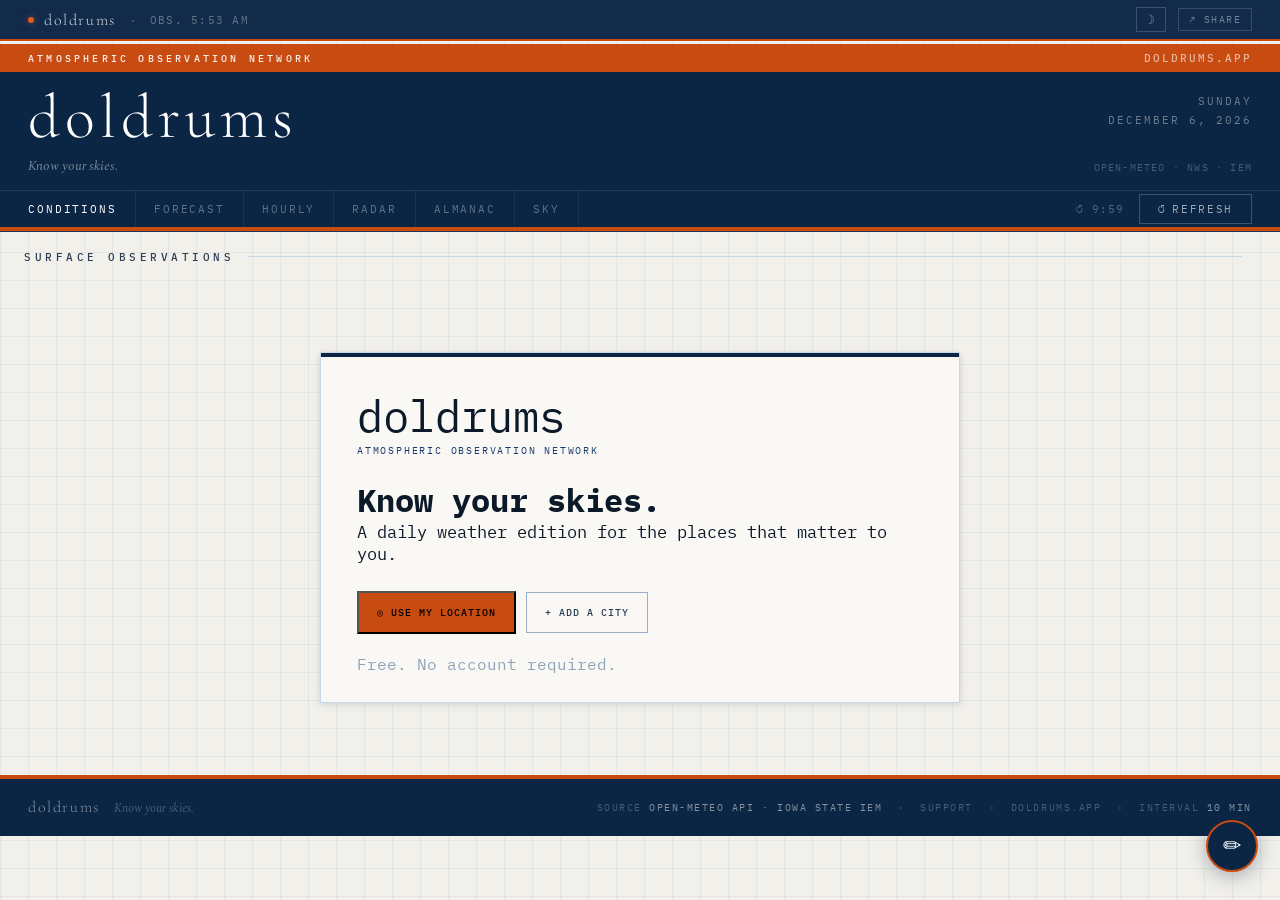
==== commit d968cb50: "Add files via upload" ====
--- a/index.html
+++ b/index.html
@@ -55,6 +55,10 @@
       --orange:     #c84b11;
       --orange2:    #e05c1a;
       --orange-dim: rgba(200,75,17,0.08);
+      --z-fire:     #b04a32;
+      --z-earth:    #5f7a44;
+      --z-water:    #3a6b9c;
+      --z-air:      #a8842c;
       --ink:        #0b1929;
       --ink2:       #2c3e55;
       --ink3:       #5a7080;
@@ -919,8 +923,8 @@
     .pv-fl { text-transform:uppercase;letter-spacing:.16em;margin-right:6px;color:var(--ink5); }
     .pv-fv { color:var(--ink2);font-family:'IBM Plex Mono',monospace;font-size:11px;font-weight:300; }
 
-    /* ── ALERTS VIEW ──────────────────────────────────────────────────────── */
-    .alert-view, .log-view { }
+    /* ── LOG VIEW ─────────────────────────────────────────────────────────── */
+    .log-view { }
 
     .log-toolbar {
       display:flex;align-items:center;justify-content:space-between;
@@ -945,26 +949,6 @@
     }
     .log-export-btn:hover { background:var(--navy2); }
 
-    .alert-list { display:flex;flex-direction:column;gap:3px; }
-
-    .alert-row {
-      display:flex;align-items:flex-start;gap:14px;
-      padding:14px 16px;background:var(--white);
-      border:1px solid var(--rule);border-left:3px solid var(--orange2);
-    }
-
-    .alert-row.severe { border-left-color:#5a3e8a; }
-
-    .alert-row-icon { font-size:22px;flex-shrink:0;line-height:1.2; }
-
-    .alert-row-msg {
-      font-family:'IBM Plex Mono',monospace;font-size:13px;font-weight:400;
-      color:var(--ink);margin-bottom:5px;letter-spacing:.04em;
-    }
-
-    .alert-row-time {
-      font-size: 10px;color:var(--ink4);letter-spacing:.1em;text-transform:uppercase;
-    }
 
     /* ── LOG VIEW ─────────────────────────────────────────────────────────── */
     .log-stream {
@@ -1224,6 +1208,10 @@
       --navy-pale:  #1e3050;
       --shadow:     0 1px 4px rgba(0,0,0,0.35), 0 2px 12px rgba(0,0,0,0.25);
       --shadow-lg:  0 4px 32px rgba(0,0,0,0.5), 0 1px 4px rgba(0,0,0,0.35);
+      --z-fire:     #d4715a;
+      --z-earth:    #93a86b;
+      --z-water:    #7ba3cc;
+      --z-air:      #d4af5a;
     }
 
     .dark-toggle {
@@ -1311,7 +1299,10 @@
     .alm-fig-val { font-family:'Cormorant Garamond',serif; font-size:25px; color:var(--ink); line-height:1.1; }
     .alm-fig-label { font-family:'IBM Plex Mono',monospace; font-size: 8.5px; letter-spacing:.12em; text-transform:uppercase; color:var(--ink4); margin-top:5px; line-height:1.5; }
     .alm-signs-present { grid-template-columns:repeat(2,1fr); margin:12px 0 4px; }
-    .alm-zod { font-size:38px; line-height:1; padding:4px 0 2px; }
+    .alm-zod { font-size:38px; line-height:1; padding:4px 0 2px; font-weight:700; -webkit-text-stroke:.7px currentColor; }
+    .z-fire { color:var(--z-fire); } .z-earth { color:var(--z-earth); }
+    .z-water { color:var(--z-water); } .z-air { color:var(--z-air); }
+    .z-fire, .z-earth, .z-water, .z-air { font-weight:700; -webkit-text-stroke:.35px currentColor; }
     .alm-line { font-family:'Spectral',serif; font-size:14px; color:var(--ink2); line-height:1.55; padding:7px 0; border-bottom:1px dotted var(--rule); }
     .alm-line:last-child { border-bottom:none; }
     .alm-line b, .alm-line strong { color:var(--ink); }
@@ -2529,7 +2520,6 @@
       <div class="nav-item" role="button" tabindex="0" onclick="setView('forecast')" onkeydown="if(event.key==='Enter'||event.key===' '){event.preventDefault();this.click()}">Forecast</div>
       <div class="nav-item" role="button" tabindex="0" onclick="setView('hourly')" onkeydown="if(event.key==='Enter'||event.key===' '){event.preventDefault();this.click()}">Hourly</div>
       <div class="nav-item" role="button" tabindex="0" onclick="setView('radar')" onkeydown="if(event.key==='Enter'||event.key===' '){event.preventDefault();this.click()}">Radar</div>
-      <div class="nav-item" role="button" tabindex="0" onclick="setView('alerts')" onkeydown="if(event.key==='Enter'||event.key===' '){event.preventDefault();this.click()}">Alerts</div>
       <div class="nav-item" role="button" tabindex="0" onclick="setView('almanac')" onkeydown="if(event.key==='Enter'||event.key===' '){event.preventDefault();this.click()}">Almanac</div>
       <div class="nav-item" role="button" tabindex="0" onclick="setView('sky')" onkeydown="if(event.key==='Enter'||event.key===' '){event.preventDefault();this.click()}">Sky</div>
     </div>
@@ -3791,56 +3781,10 @@
   refreshAll();
 }
 
-// ── WEATHER ALERTS ────────────────────────────────────────────────────────────
-const prevConditions = {};
-
-const SEVERE = new Set([82,95,96,99]); // heavy showers, thunderstorm, hail
-const BAD    = new Set([55,65,75,86]); // heavy drizzle/rain/snow
-
-function checkAlert(i, loc, newCode) {
-  const prev = prevConditions[i];
-  prevConditions[i] = newCode;
-  if(prev === undefined) return; // first load, no comparison
-
-  const wasOk   = !SEVERE.has(prev) && !BAD.has(prev);
-  const nowBad  = SEVERE.has(newCode) || BAD.has(newCode);
-  const nowWorse = SEVERE.has(newCode) && !SEVERE.has(prev);
-
-  if((wasOk && nowBad) || nowWorse) {
-    const w = wmo(newCode);
-    const severity = SEVERE.has(newCode) ? 'severe' : 'bad';
-    showAlert(`${loc.name}: ${w.label}`, w.icon, severity);
-  }
-}
-
-function showAlert(msg, icon='⚠️', severity='') {
-  // Persist to localStorage
-  pushAlert({ ts: Date.now(), msg: `${icon} ${msg}`, icon, severity });
-  if(currentView === 'alerts') renderAlertsView();
-
-  let bar = document.getElementById('alert-bar');
-  if(!bar) {
-    bar = document.createElement('div');
-    bar.id = 'alert-bar';
-    bar.style.cssText = `
-      position:fixed;bottom:0;left:0;right:0;z-index:200;
-      background:var(--orange);color:#fff;
-      padding:12px 20px;font-size:10px;letter-spacing:.14em;text-transform:uppercase;
-      display:flex;align-items:center;justify-content:space-between;
-      font-family:'IBM Plex Mono',monospace;
-      box-shadow:0 -2px 12px rgba(0,0,0,0.2);
-    `;
-    document.body.appendChild(bar);
-  }
-  bar.innerHTML = `<span>${icon} ${msg}</span><button onclick="this.parentElement.remove()" aria-label="Dismiss" style="background:none;border:none;color:#fff;cursor:pointer;font-size:16px;padding:0 4px;">✕</button>`;
-  setTimeout(() => bar?.remove(), 8000);
-}
-
-// Patch renderCard: alerts + observation log + pressure history
+// Patch renderCard: observation log + pressure history
 const _origRenderCard = renderCard;
 window.renderCard = function(i, loc, data) {
   _origRenderCard(i, loc, data);
-  checkAlert(i, loc, data.current.weather_code);
 
   // Log observation
   const w = wmo(data.current.weather_code);
@@ -3937,7 +3881,7 @@
 const _navHistory = [];
 const _viewLabels = {
   conditions:'Now', forecast:'Forecast', hourly:'Hourly',
-  radar:'Radar', alerts:'Alerts', almanac:'Almanac', sky:'Sky'
+  radar:'Radar', almanac:'Almanac', sky:'Sky'
 };
 
 function goBack() {
@@ -4006,7 +3950,6 @@
     hourly:     'Hourly Outlook',
     radar:      'Precipitation Radar',
     pressure:   'Barometric Pressure',
-    alerts:     'Weather Alerts',
     almanac:    'The Almanac',
     sky:        'The Night Sky',
   };
@@ -4017,7 +3960,6 @@
     case 'hourly':   renderHourlyView();   break;
     case 'radar':    renderRadarView();    break;
     case 'pressure': renderPressureView(); break;
-    case 'alerts':   renderAlertsView();   break;
     case 'almanac':  renderAlmanacView();  break;
     case 'sky':      renderSkyView();      break;
     default:
@@ -5210,58 +5152,6 @@
   }
 }
 
-// ── ALERT LOG ─────────────────────────────────────────────────────────────────
-function getAlertLog() {
-  try { return JSON.parse(localStorage.getItem('doldrums_alerts') || '[]'); } catch(e) { return []; }
-}
-function saveAlertLog(log) {
-  localStorage.setItem('doldrums_alerts', JSON.stringify(log.slice(-100)));
-}
-function pushAlert(entry) {
-  const log = getAlertLog();
-  log.push(entry);
-  saveAlertLog(log);
-}
-function clearAlerts() {
-  localStorage.removeItem('doldrums_alerts');
-  renderAlertsView();
-}
-
-function renderAlertsView() {
-  const main = document.querySelector('main');
-  const log  = getAlertLog().slice().reverse();
-
-  if(log.length === 0) {
-    main.innerHTML = `<div class="empty-state">
-      <div class="empty-icon" style="font-size:42px;opacity:.35">✅</div>
-      <div class="empty-title">All Clear</div>
-      <div class="empty-sub">No significant weather events recorded yet.</div>
-    </div>`;
-    return;
-  }
-
-  main.innerHTML = `<div class="alert-view">
-    <div class="log-toolbar">
-      <span class="log-count">${log.length} alert${log.length !== 1 ? 's' : ''} recorded</span>
-      <button class="log-clear-btn" onclick="clearAlerts()">Clear All</button>
-    </div>
-    <div class="alert-list">
-      ${log.map(e => `
-        <div class="alert-row ${e.severity || ''}">
-          <div class="alert-row-icon">${e.icon || '⚠️'}</div>
-          <div>
-            <div class="alert-row-msg">${e.msg}</div>
-            <div class="alert-row-time">${new Date(e.ts).toLocaleString('en-US',{
-              weekday:'short', month:'short', day:'numeric',
-              hour:'numeric', minute:'2-digit', hour12:true
-            })}</div>
-          </div>
-        </div>`).join('')}
-    </div>
-  </div>`;
-}
-
-// ── OBSERVATION LOG ────────────────────────────────────────────────────────────
 function getObsLog() {
   try { return JSON.parse(localStorage.getItem('doldrums_log') || '[]'); } catch(e) { return []; }
 }
@@ -5880,7 +5770,7 @@
   let h = '<div class="alm-view">';
   h += '<div class="alm-head"><span class="alm-kicker">The Almanac</span><span class="alm-place">' +
        almEsc(place) + ' · ' + todayLine + '</span></div>';
-  h += '<div class="alm-lede">Frost dates, hardiness zone, soil & planting times for this ground — from real observed weather, not vibes.</div>';
+  h += '<div class="alm-lede">Frost dates, hardiness zone, soil & planting times for this ground — from real observed weather. The rest is up to the farmers.</div>';
 
   // Field & vine
   h += '<div class="alm-section"><div class="alm-sec-kicker">Field &amp; Vine</div>';
@@ -5898,12 +5788,11 @@
   // Signs & Seasons — old-almanac astrology, honestly labeled
   const hv = d.heavens;
   h += '<div class="alm-section"><div class="alm-sec-kicker">Signs &amp; Seasons</div>';
-  h += '<div class="alm-line alm-lore">Old-almanac astrology. Not science — but grandmother checked it every morning.</div>';
   h += '<div class="alm-figures alm-signs-present">';
-  h += '<div class="alm-fig"><div class="alm-fig-val alm-zod">' + hv.sun.glyph + '</div>' +
+  h += '<div class="alm-fig"><div class="alm-fig-val alm-zod z-' + hv.sun.el + '">' + hv.sun.glyph + '</div>' +
        '<div class="alm-fig-label">Sun in ' + hv.sun.name + ' · ' + hv.sun.range +
        (hv.sunNext ? ' · until ' + almFmtD(hv.sunNext.date) : '') + '</div></div>';
-  h += '<div class="alm-fig"><div class="alm-fig-val alm-zod">' + hv.moon.glyph + '</div>' +
+  h += '<div class="alm-fig"><div class="alm-fig-val alm-zod z-' + hv.moon.el + '">' + hv.moon.glyph + '</div>' +
        '<div class="alm-fig-label">Moon in ' + hv.moon.name +
        (hv.moonNext ? ' · enters ' + hv.moonNext.sign.name + ' ' + hv.moonNext.date.toLocaleDateString('en-US', { weekday: 'short' }) : '') + '</div></div>';
   h += '</div>';
@@ -5919,10 +5808,8 @@
     h += '<div class="alm-line">Best days to plant: <b>' + hv.best.join(', ') + '.</b></div>';
   hv.days.forEach(g => {
     h += '<div class="alm-tide-row"><span class="alm-tide-type">' + g.wd + ' ' + g.date + '</span>' +
-         '<span>' + g.sign.glyph + ' ' + g.sign.name + '</span><span>' + almEsc(g.verdict) + '</span></div>';
+         '<span><span class="z-' + g.sign.el + '">' + g.sign.glyph + '</span> ' + g.sign.name + '</span><span>' + almEsc(g.verdict) + '</span></div>';
   });
-  h += '<div class="alm-line alm-lore">Water (♋︎ ♏︎ ♓︎) favors sowing · earth (♉︎ ♍︎ ♑︎) favors roots · ' +
-       'fire and air are for weeding and harvest.</div>';
   h += '</div>';
 
   // Frost watch — the tiered warning
@@ -5976,7 +5863,6 @@
 
   // Moon lore — honestly labeled
   h += '<div class="alm-section"><div class="alm-sec-kicker">Moon Lore</div>';
-  h += '<div class="alm-line alm-lore">Grandmother’s planting calendar. Not science — but a fine rhythm to garden by.</div>';
   d.lunar.slice(0, 7).forEach(l => {
     h += '<div class="alm-tide-row"><span class="alm-tide-type">' + l.wd + ' ' + l.date + '</span>' +
          '<span>' + almEsc(l.phase) + '</span><span>' + almEsc(l.task.split(' — ')[1] || l.task) + '</span></div>';
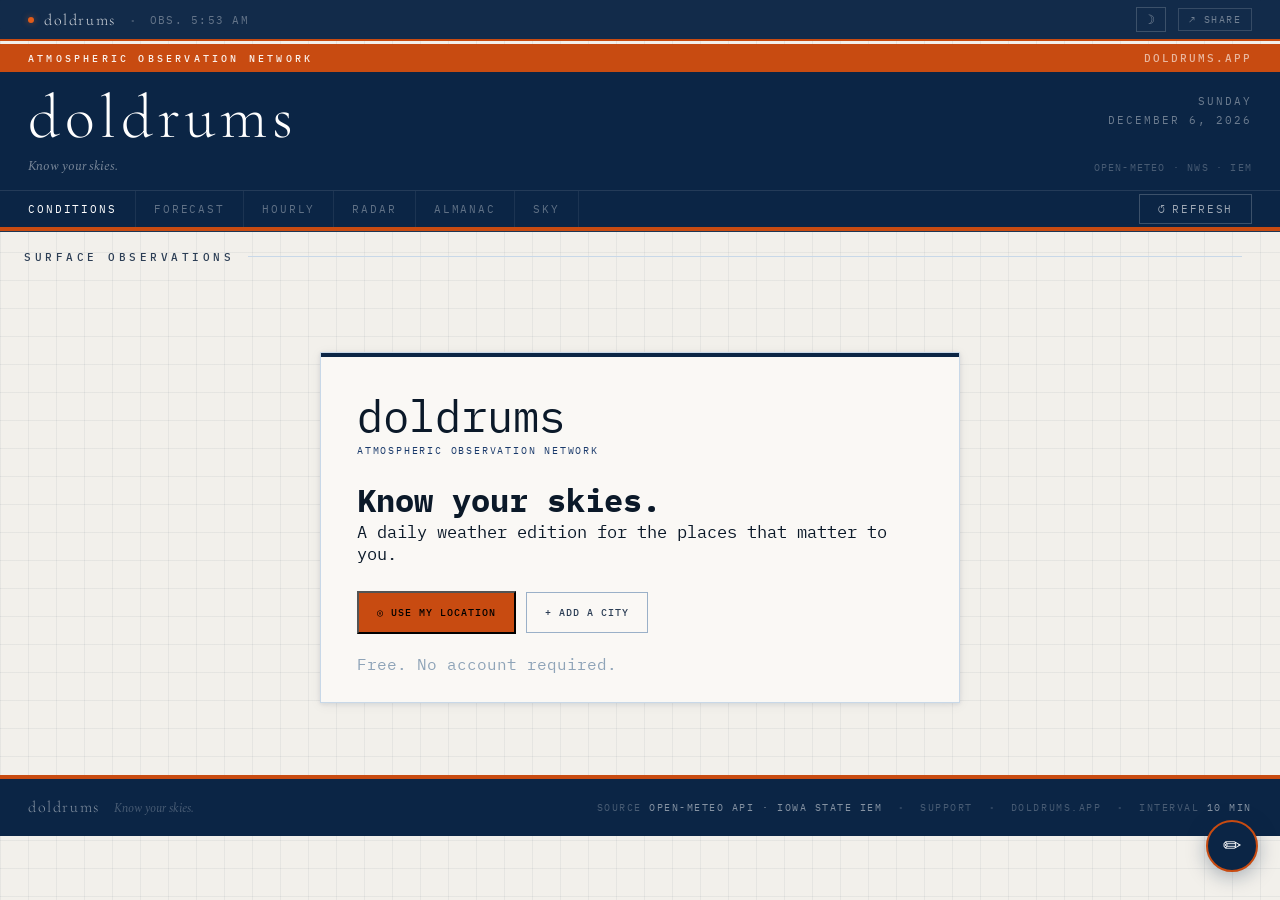
==== commit 7ef1512d: "Add files via upload" ====
--- a/index.html
+++ b/index.html
@@ -204,9 +204,6 @@
 
     .masthead-actions { display:flex;align-items:center;gap:14px; }
 
-    .countdown-txt { font-size: 11px;color:rgba(255,255,255,0.3);letter-spacing:.1em;display:none; }
-    @media(min-width:520px){ .countdown-txt{display:block;} }
-
     .refresh-btn {
       background:transparent;color:rgba(255,255,255,0.6);border:1px solid rgba(255,255,255,0.2);
       padding:7px 18px;font-family:'IBM Plex Mono',monospace;font-size: 10.5px;cursor:pointer;
@@ -688,7 +685,6 @@
       .masthead-nav { gap:0; flex-shrink:0; }
       .nav-item { padding:10px 10px; font-size: 9.5px; letter-spacing:.12em; white-space:nowrap; }
       .masthead-actions { gap:8px; flex-shrink:0; }
-      .countdown-txt { display:none !important; }
       .refresh-btn { padding:6px 12px; font-size: 10px; white-space:nowrap; }
 
       /* Sticky */
@@ -2524,7 +2520,6 @@
       <div class="nav-item" role="button" tabindex="0" onclick="setView('sky')" onkeydown="if(event.key==='Enter'||event.key===' '){event.preventDefault();this.click()}">Sky</div>
     </div>
     <div class="masthead-actions">
-      <div class="countdown-txt" id="countdown"></div>
       <button class="refresh-btn" id="refresh-btn" onclick="refreshAll()">
         <span id="refresh-icon">↺</span><span class="refresh-label"> Refresh</span>
       </button>
@@ -3328,15 +3323,12 @@
   }catch(err){renderError(i,err.message);}
 }
 
-// ── COUNTDOWN ─────────────────────────────────────────────────────────────────
+// ── AUTO-REFRESH (silent, every 10 min) ────────────────────────────────────────
 let countdownSec=600,countdownTimer=null;
 function startCountdown(){
   clearInterval(countdownTimer);countdownSec=600;
   countdownTimer=setInterval(()=>{
     countdownSec--;
-    const m=Math.floor(countdownSec/60),s=countdownSec%60;
-    const el=document.getElementById('countdown');
-    if(el)el.textContent=`↺ ${m}:${String(s).padStart(2,'0')}`;
     if(countdownSec<=0)refreshAll();
   },1000);
 }
@@ -3354,7 +3346,7 @@
     && !!document.getElementById('body-0');
 
   // Only rebuild the grid when the Conditions view is actually on screen.
-  // Otherwise a background refresh (10-min countdown, add/remove city) would
+  // Otherwise a background refresh (10-min auto-refresh, add/remove city) would
   // replace <main> and wipe whatever view the user is on — e.g. Almanac.
   if(!gridExists && currentView === 'conditions') {
     buildGrid();
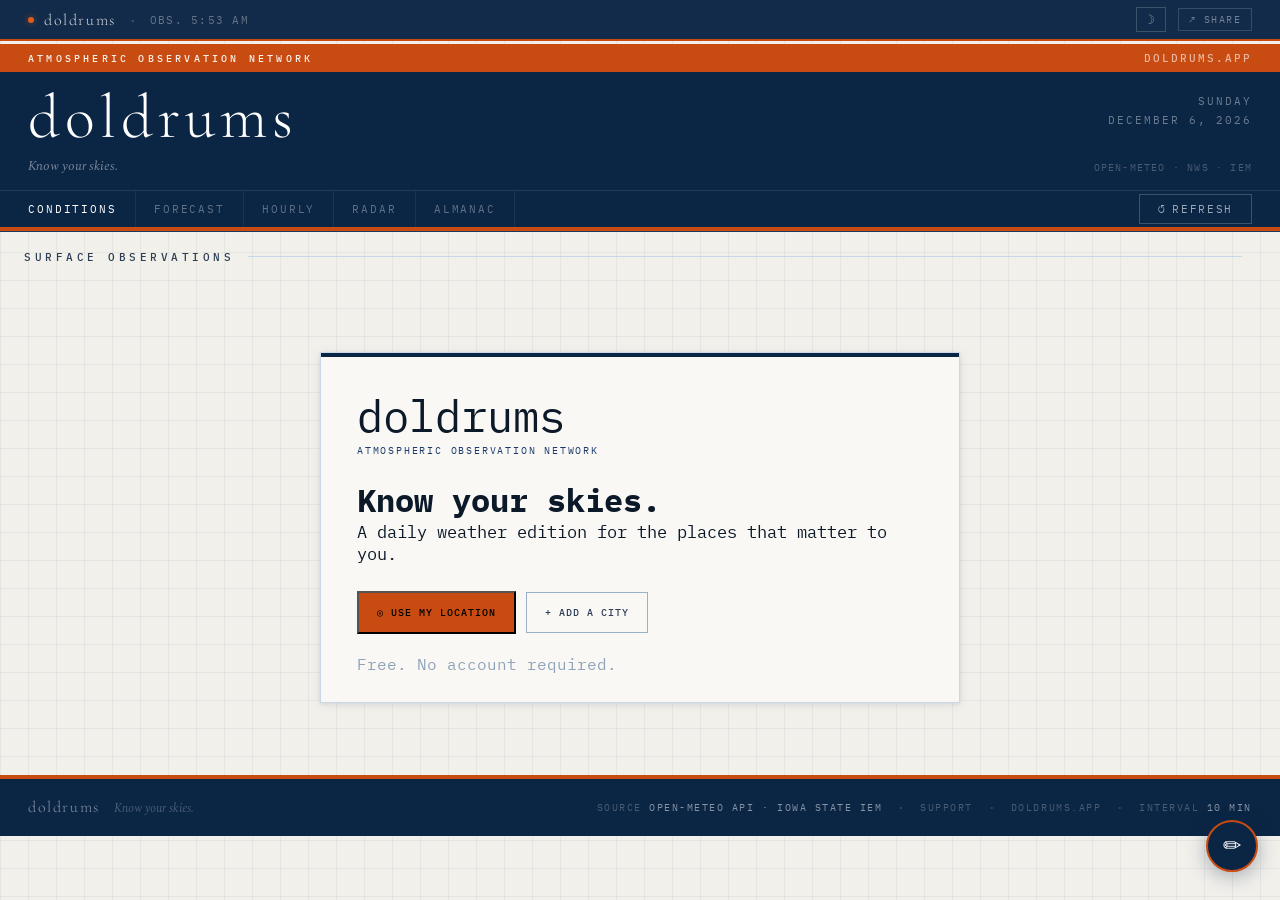
==== commit 4021c668: "open -R ~/Downloads/index.html" ====
--- a/index.html
+++ b/index.html
@@ -1303,7 +1303,7 @@
     .alm-line:last-child { border-bottom:none; }
     .alm-line b, .alm-line strong { color:var(--ink); }
     .alm-lore { font-style:italic; color:var(--ink3); font-size:13px; }
-    .alm-tide-row { display:flex; justify-content:space-between; align-items:baseline; gap:12px; font-family:'IBM Plex Mono',monospace; font-size:11px; padding:6px 0; border-bottom:1px dotted var(--rule); color:var(--ink2); }
+    .alm-tide-row { display:grid; grid-template-columns:auto 1fr auto; align-items:baseline; gap:12px; font-family:'IBM Plex Mono',monospace; font-size:11px; padding:6px 0; border-bottom:1px dotted var(--rule); color:var(--ink2); }
     .alm-tide-row > span { min-width:0; }
     .alm-tide-row > span:last-child { text-align:right; }
     .alm-tide-row:last-child { border-bottom:none; }
@@ -1993,13 +1993,13 @@
       .onboarding-btn-secondary {
         width: 100%;
         padding: 18px 24px;
-        background: rgba(255,255,255,0.08);
-        border: 1px solid rgba(255,255,255,0.12);
+        background: transparent;
+        border: 1px solid rgba(11,37,69,0.35);
         border-radius: 14px;
         font-family: -apple-system, BlinkMacSystemFont, system-ui, sans-serif;
         font-size: 16px;
         font-weight: 500;
-        color: rgba(255,255,255,0.8);
+        color: var(--navy);
         display: flex;
         align-items: center;
         justify-content: center;
@@ -2021,7 +2021,7 @@
       .onboarding-footer {
         font-family: -apple-system, BlinkMacSystemFont, system-ui, sans-serif;
         font-size: 11px;
-        color: rgba(255,255,255,0.2);
+        color: var(--ink4);
         text-align: center;
         margin-top: 20px;
         letter-spacing: 0.04em;
@@ -2128,27 +2128,55 @@
       padding-bottom:env(safe-area-inset-bottom);
     }
 
-    /* ── SKY VIEW (1.5) ──────────────────────────────────────────────────────── */
-    :root { --sky-paper:#f5efe1; --sky-ink:#22303f; }
-    body.dark { --sky-paper:#0d1520; --sky-ink:#c9d9ec; }
-    .sky-wrap { max-width:660px; margin:0 auto; padding:18px 16px 48px; }
-    .sky-kicker { font-family:'IBM Plex Mono',monospace; font-size:10px; letter-spacing:.22em; text-transform:uppercase; color:var(--ink4); }
-    .sky-title { font-family:'Cormorant Garamond',serif; font-size:34px; font-weight:300; color:var(--ink); margin:2px 0; }
-    .sky-sub { font-family:'Spectral',serif; font-style:italic; font-size:13px; color:var(--ink3); margin-bottom:12px; }
-    .sky-tonight { border-top:2px solid var(--ink); border-bottom:1px solid var(--rule); padding:8px 0; margin-bottom:14px; }
-    .sky-line { display:flex; gap:12px; padding:3px 0; font-family:'Spectral',serif; font-size:13.5px; color:var(--ink2); }
-    .sky-line .k { font-family:'IBM Plex Mono',monospace; font-size:10px; letter-spacing:.18em; text-transform:uppercase; color:var(--ink4); min-width:70px; padding-top:3px; flex-shrink:0; }
-    .sky-chart-card { background:var(--white); border:1px solid var(--rule); box-shadow:var(--shadow); padding:14px; }
-    .sky-canvas-wrap { position:relative; width:100%; }
-    .sky-canvas-wrap canvas { width:100%; height:auto; display:block; touch-action:none; cursor:grab; }
-    .sky-cap { font-family:'Spectral',serif; font-style:italic; font-size:11.5px; color:var(--ink4); text-align:center; margin-top:8px; }
-    .sky-time { margin-top:14px; }
-    .sky-time-row { display:flex; align-items:center; gap:12px; }
-    .sky-time input[type=range] { flex:1; accent-color:var(--orange); }
-    .sky-now-btn { background:transparent; color:var(--ink3); border:1px solid var(--rule-dk); padding:7px 14px; font-family:'IBM Plex Mono',monospace; font-size:10px; letter-spacing:.14em; text-transform:uppercase; cursor:pointer; flex-shrink:0; }
-    .sky-now-btn:active { background:var(--navy-dim); }
-    .sky-readout { font-family:'IBM Plex Mono',monospace; font-size:10px; color:var(--ink3); text-align:center; margin-top:8px; letter-spacing:.1em; text-transform:uppercase; }
-    .sky-empty { font-family:'Spectral',serif; font-style:italic; font-size:14px; color:var(--ink3); text-align:center; padding:60px 20px; }
+    /* ── 1.6: RAIN HERO / TONIGHT / TIDES ─────────────────────────────────── */
+    .rain-hero { padding:18px 24px 16px; border-bottom:1px solid var(--rule); position:relative; z-index:1; }
+    .rain-hero-kicker { font-family:'IBM Plex Mono',monospace; font-size:10px; letter-spacing:.22em; text-transform:uppercase; color:var(--orange2); margin-bottom:7px; font-weight:600; }
+    .rain-hero-text { font-family:'Spectral',serif; font-size:21px; line-height:1.35; color:var(--ink); }
+    .rain-hero-text strong { color:var(--navy); }
+    .rain-hero-sub { font-family:'Spectral',serif; font-size:13px; color:var(--ink3); margin-top:5px; line-height:1.5; }
+    .rain-hero .rain-hour-bar { height:22px; margin-top:11px; }
+    .rain-hero .rain-hour-labels { margin-top:4px; }
+
+    .tonight-strip { padding:16px 24px 18px; border-bottom:1px solid var(--rule); position:relative; z-index:1; }
+    .tonight-head { display:flex; justify-content:space-between; align-items:baseline; gap:12px; margin-bottom:10px; }
+    .tonight-kicker { font-family:'IBM Plex Mono',monospace; font-size:10px; letter-spacing:.22em; text-transform:uppercase; color:var(--orange2); font-weight:600; }
+    .tonight-sunset { font-family:'IBM Plex Mono',monospace; font-size:10px; letter-spacing:.1em; text-transform:uppercase; color:var(--ink4); white-space:nowrap; }
+    .tonight-main { display:flex; gap:16px; align-items:center; }
+    .tonight-moon { flex-shrink:0; width:64px; height:64px; }
+    .tonight-moon svg { display:block; width:64px; height:64px; }
+    .tonight-lines { min-width:0; }
+    .tonight-phase { font-family:'Cormorant Garamond',serif; font-size:24px; font-weight:500; color:var(--navy); line-height:1.1; }
+    .tonight-line { font-family:'Spectral',serif; font-size:13.5px; color:var(--ink2); line-height:1.5; margin-top:2px; }
+
+    .front-tide { padding:16px 24px 18px; border-bottom:1px solid var(--rule); position:relative; z-index:1; }
+    .front-tide-status { font-family:'Spectral',serif; font-size:16.5px; line-height:1.45; color:var(--ink); }
+    .front-tide-status strong { color:var(--navy); }
+    .front-tide-next { font-family:'IBM Plex Mono',monospace; font-size:11px; color:var(--ink3); margin-top:5px; letter-spacing:.02em; line-height:1.7; }
+    .front-tide-chart { margin-top:9px; }
+    .front-tide-chart svg { display:block; width:100%; height:auto; }
+
+    /* Tide chart (shared: Almanac full chart + front-page sparkline) */
+    .tide-area { fill:var(--navy3); opacity:.09; }
+    .tide-curve { fill:none; stroke:var(--navy3); stroke-width:2; stroke-linejoin:round; stroke-linecap:round; }
+    .tide-axis { stroke:var(--rule); stroke-width:1; }
+    .tide-extremum { fill:var(--orange); }
+    .tide-now-line { stroke:var(--orange); stroke-width:1.2; stroke-dasharray:3 3; }
+    .tide-now-dot { fill:var(--orange); stroke:var(--white); stroke-width:1.2; }
+    .tide-lab { font-family:'IBM Plex Mono',monospace; font-size:11px; fill:var(--ink2); }
+    .tide-lab-type { font-family:'IBM Plex Mono',monospace; font-size:8.5px; letter-spacing:.14em; fill:var(--ink4); }
+    .tide-now-lab { font-family:'IBM Plex Mono',monospace; font-size:8.5px; letter-spacing:.14em; fill:var(--orange); }
+    .alm-tide-status { font-family:'Spectral',serif; font-size:17.5px; line-height:1.45; color:var(--ink); padding:2px 0 0; }
+    .alm-tide-status strong { color:var(--navy); }
+    .alm-tide-now { font-family:'IBM Plex Mono',monospace; font-size:11px; color:var(--ink4); margin-top:4px; letter-spacing:.02em; }
+    .alm-tide-chart { margin:10px 0 2px; }
+    .alm-tide-chart svg { display:block; width:100%; height:auto; }
+    .alm-tide-listhead { font-family:'IBM Plex Mono',monospace; font-size:9px; letter-spacing:.18em; text-transform:uppercase; color:var(--ink4); margin:10px 0 2px; }
+
+    @media(max-width:600px) {
+      .rain-hero, .tonight-strip, .front-tide { margin:0 14px 14px; background:var(--white); border:1px solid rgba(11,37,69,0.16); padding:14px 16px; }
+      .rain-hero-text { font-size:19.5px; }
+      .tonight-phase { font-size:22px; }
+    }
 
     /* ── MOBILE NAV FIX ───────────────────────────────────────────────────── */
     @media(max-width:540px) {
@@ -2517,7 +2545,6 @@
       <div class="nav-item" role="button" tabindex="0" onclick="setView('hourly')" onkeydown="if(event.key==='Enter'||event.key===' '){event.preventDefault();this.click()}">Hourly</div>
       <div class="nav-item" role="button" tabindex="0" onclick="setView('radar')" onkeydown="if(event.key==='Enter'||event.key===' '){event.preventDefault();this.click()}">Radar</div>
       <div class="nav-item" role="button" tabindex="0" onclick="setView('almanac')" onkeydown="if(event.key==='Enter'||event.key===' '){event.preventDefault();this.click()}">Almanac</div>
-      <div class="nav-item" role="button" tabindex="0" onclick="setView('sky')" onkeydown="if(event.key==='Enter'||event.key===' '){event.preventDefault();this.click()}">Sky</div>
     </div>
     <div class="masthead-actions">
       <button class="refresh-btn" id="refresh-btn" onclick="refreshAll()">
@@ -2553,7 +2580,6 @@
     <div class="np-section active" role="button" tabindex="0" aria-current="page" data-view="conditions" onclick="navTo('conditions')" onkeydown="if(event.key==='Enter'||event.key===' '){event.preventDefault();this.click()}">Front Page</div>
     <div class="np-section" role="button" tabindex="0" data-view="radar" onclick="navTo('radar')" onkeydown="if(event.key==='Enter'||event.key===' '){event.preventDefault();this.click()}">Radar</div>
     <div class="np-section" role="button" tabindex="0" data-view="almanac" onclick="navTo('almanac')" onkeydown="if(event.key==='Enter'||event.key===' '){event.preventDefault();this.click()}">Almanac</div>
-    <div class="np-section" role="button" tabindex="0" data-view="sky" onclick="navTo('sky')" onkeydown="if(event.key==='Enter'||event.key===' '){event.preventDefault();this.click()}">Sky</div>
   </div>
   <div class="np-dateline">
     <span id="np-date"></span>
@@ -2828,60 +2854,152 @@
   return (hour-12) + 'p';
 }
 
-function buildRainAnswer(hourly, loc, currentCode) {
+function buildRainAnswer(hourly, loc, currentCode, daily) {
   const r = willItRain(hourly, loc);
   if(!r) return '';
 
   const { slots, firstRain, allClear } = r;
-
-  let answerHTML = '';
-
+  const maxProb = Math.max(...slots.map(x => x.prob));
+  const pu = loc.precUnit === 'inch' ? 'in' : 'mm';
+  const todayProb = daily && daily.precipitation_probability_max ? daily.precipitation_probability_max[0] : null;
+  const todayAmt = daily && daily.precipitation_sum ? daily.precipitation_sum[0] : null;
+  const amtPhrase = (todayAmt != null && todayAmt > (loc.precUnit === 'inch' ? 0.01 : 0.25))
+    ? ' About ' + rv(todayAmt) + pu + ' expected today.' : '';
+  const fmtFull = h => (h % 12 || 12) + (h < 12 ? ' AM' : ' PM');
+  const daypart = h => h < 5 ? 'tonight' : h < 12 ? 'this morning' : h < 17 ? 'this afternoon' : h < 21 ? 'this evening' : 'tonight';
+
+  let headline = '', sub = '';
   if(allClear) {
-    answerHTML = `<div class="rain-answer-text no-rain"><strong>No rain</strong> in the next 12 hours.</div>`;
+    headline = (todayProb == null || todayProb < 30)
+      ? '<strong>No rain expected today.</strong>'
+      : '<strong>No rain</strong> in the next 12 hours.';
+    sub = (todayProb != null && todayProb >= 30)
+      ? 'The day\u2019s highest chance comes later \u2014 ' + todayProb + '%.'
+      : 'The highest chance in the next 12 hours is just ' + maxProb + '%.';
   } else if(firstRain) {
-    const h = firstRain.hour;
-    const timeStr = formatRainHour(h);
     const isNow = firstRain.idx === 0;
-    // Only claim rain as fact if the current conditions actually report it;
-    // a probability is a forecast, not an observation.
     const PRECIP_CODES = new Set([51,53,55,56,57,61,63,65,66,67,80,81,82,95,96,99]);
     const SNOW_CODES = new Set([71,73,75,77,85,86]);
     if(isNow && PRECIP_CODES.has(currentCode)) {
-      answerHTML = `<div class="rain-answer-text"><strong>Raining now.</strong> ${firstRain.prob}% chance it keeps up this hour.</div>`;
+      headline = '<strong>Raining now.</strong>';
+      sub = firstRain.prob + '% chance it keeps up this hour.' + amtPhrase;
     } else if(isNow && SNOW_CODES.has(currentCode)) {
-      answerHTML = `<div class="rain-answer-text"><strong>Snowing now.</strong> ${firstRain.prob}% chance it keeps up this hour.</div>`;
+      headline = '<strong>Snowing now.</strong>';
+      sub = firstRain.prob + '% chance it keeps up this hour.' + amtPhrase;
     } else if(isNow) {
-      answerHTML = `<div class="rain-answer-text">Rain <strong>possible this hour</strong> — ${firstRain.prob}% chance.</div>`;
+      headline = 'Rain <strong>possible this hour</strong> \u2014 ' + firstRain.prob + '% chance.';
+      sub = amtPhrase.trim();
     } else {
-      answerHTML = `<div class="rain-answer-text">Rain likely <strong>around ${timeStr}</strong> — ${firstRain.prob}% chance.</div>`;
+      headline = 'Rain likely <strong>' + daypart(firstRain.hour) + '</strong> \u2014 around ' + fmtFull(firstRain.hour) + '.';
+      sub = firstRain.prob + '% chance at that hour.' + amtPhrase;
     }
   } else {
-    const maxProb = Math.max(...slots.map(s => s.prob));
-    answerHTML = `<div class="rain-answer-text no-rain"><strong>Probably dry</strong> — up to ${maxProb}% chance.</div>`;
+    headline = '<strong>Probably dry</strong> today.';
+    sub = 'Up to ' + maxProb + '% chance of a shower in the next 12 hours.' + amtPhrase;
   }
 
   // 12-hour probability bar
-  const barSlots = slots.slice(0, 12).map(s => {
-    const height = Math.max(3, Math.round(s.prob * 0.28)); // max 28px
-    const col = s.prob >= 60 ? '#2a6496'
-              : s.prob >= 40 ? '#5b9ec9'
-              : s.prob >= 20 ? '#9ab0c8'
+  const barSlots = slots.slice(0, 12).map(x => {
+    const height = Math.max(3, Math.round(x.prob * 0.28));
+    const col = x.prob >= 60 ? '#2a6496'
+              : x.prob >= 40 ? '#5b9ec9'
+              : x.prob >= 20 ? '#9ab0c8'
               : 'var(--rule)';
     return `<div class="rain-hour-slot" style="height:${height}px;background:${col}"></div>`;
   }).join('');
-
-  // Label every 3 hours
-  const labelSlots = slots.slice(0, 12);
-  const labels = labelSlots.map((s, i) =>
-    i % 3 === 0 ? `<span class="rain-hour-label">${formatRainHour(s.hour)}</span>` : '<span></span>'
+  const labels = slots.slice(0, 12).map((x, i) =>
+    i % 3 === 0 ? `<span class="rain-hour-label">${formatRainHour(x.hour)}</span>` : '<span></span>'
   ).join('');
 
-  return `<div class="rain-answer">
-    ${answerHTML}
+  return `<div class="rain-answer rain-hero">
+    <div class="rain-hero-kicker">Will it rain?</div>
+    <div class="rain-hero-text">${headline}</div>
+    ${sub ? `<div class="rain-hero-sub">${sub}</div>` : ''}
     <div class="rain-hour-bar">${barSlots}</div>
     <div class="rain-hour-labels">${labels}</div>
   </div>`;
 }
+
+// ── TONIGHT STRIP (1.6) ─────────────────────────────────────────────────────
+// The Sky Chart's replacement, in plain words: a big moon for tonight, its
+// phase, the moon's sign (same almZodiac the Almanac uses), sunset, and the
+// brightest planet up tonight — all from the astro core, no new data.
+function tonightCompassWord(az) {
+  const pts = ['north','northeast','east','southeast','south','southwest','west','northwest'];
+  return pts[Math.round((((az % 360) + 360) % 360) / 45) % 8];
+}
+function moonPhase01(date) {
+  let e = (moonRaDec(date).lon - sunRaDec2(date).lon) % 360;
+  if(e < 0) e += 360;
+  return e / 360;
+}
+function moonPhaseSVG(p01) {
+  const r = 29, cx = 32, cy = 32;
+  const k = Math.cos(2 * Math.PI * p01);
+  const waxing = p01 < 0.5;
+  const rx = Math.max(0.1, Math.abs(k) * r).toFixed(1);
+  const outer = waxing ? 1 : 0;
+  const term = (waxing === (k > 0)) ? 0 : 1;
+  const d = 'M ' + cx + ' ' + (cy - r) +
+            ' A ' + r + ' ' + r + ' 0 0 ' + outer + ' ' + cx + ' ' + (cy + r) +
+            ' A ' + rx + ' ' + r + ' 0 0 ' + term + ' ' + cx + ' ' + (cy - r) + ' Z';
+  return '<svg viewBox="0 0 64 64" aria-hidden="true">' +
+    '<circle cx="32" cy="32" r="29" fill="#26374a"/>' +
+    '<path d="' + d + '" fill="#f5edd8"/>' +
+    '<circle cx="32" cy="32" r="29" fill="none" stroke="rgba(120,135,155,0.55)" stroke-width="1"/></svg>';
+}
+function brightestPlanetTonight(loc, anchor) {
+  const order = ['venus','jupiter','mars','saturn','mercury'];
+  const names = { venus:'Venus', jupiter:'Jupiter', mars:'Mars', saturn:'Saturn', mercury:'Mercury' };
+  const lon = loc.lon != null ? loc.lon : loc.lng;
+  for(const key of order) {
+    let best = null;
+    for(const off of [0.5, 2, 4]) {
+      const t = new Date(anchor.getTime() + off * 3600000);
+      let a;
+      try {
+        const q = planetRaDec(key, t);
+        a = raDecToAltAz(q.ra, q.dec, loc.lat, lstDeg(t, lon));
+      } catch(e) { continue; }
+      if(!best || a.alt > best.alt) best = { alt: a.alt, az: a.az, off };
+    }
+    if(best && best.alt > 10) {
+      return names[key] + ' \u2014 bright in the ' + tonightCompassWord(best.az) +
+             (best.off <= 1 ? ' after sunset' : ' later tonight');
+    }
+  }
+  return null;
+}
+function buildTonightStrip(loc, daily, i) {
+  if(i !== 0) return '';
+  try {
+    let anchor = new Date();
+    const ss = daily && daily.sunset && daily.sunset[0];
+    if(ss) { const d = new Date(String(ss).replace(' ', 'T')); if(!isNaN(d)) anchor = d; }
+    const evalDate = new Date(anchor.getTime() + 3600000); // an hour into the night
+    const ill = moonIllum(evalDate);
+    const p01 = moonPhase01(evalDate);
+    let signLine = '';
+    try {
+      const sign = almZodiac(moonRaDec(evalDate).lon);
+      signLine = 'Moon in ' + sign.name + ' ' + sign.glyph;
+    } catch(e) {}
+    const planetLine = brightestPlanetTonight(loc, anchor);
+    const sunsetStr = ss ? formatSunTime(ss) : null;
+    return `<div class="tonight-strip">
+      <div class="tonight-head"><span class="tonight-kicker">Tonight</span>${sunsetStr ? `<span class="tonight-sunset">Sunset ${sunsetStr}</span>` : ''}</div>
+      <div class="tonight-main">
+        <div class="tonight-moon">${moonPhaseSVG(p01)}</div>
+        <div class="tonight-lines">
+          <div class="tonight-phase">${skyPhaseName(p01)} \u00B7 ${Math.round(ill.illum * 100)}% lit</div>
+          ${signLine ? `<div class="tonight-line">${signLine}</div>` : ''}
+          <div class="tonight-line">${planetLine || 'No planet stands out tonight'}</div>
+        </div>
+      </div>
+    </div>`;
+  } catch(e) { return ''; }
+}
+
 
 // ── GREETING ──────────────────────────────────────────────────────────────────
 function getGreeting(tz) {
@@ -3245,6 +3363,9 @@
 
   body.innerHTML=`
     ${buildGreeting(loc, i, data)}
+    ${buildRainAnswer(data.hourly, loc, data.current?.weather_code, data.daily)}
+    ${buildTonightStrip(loc, data.daily, i)}
+    ${i === 0 ? '<div id="front-tide-0"></div>' : ''}
     <div class="now-temp-section">
       <div class="temp-numeral">${Math.round(c.temperature_2m)}<span class="temp-degree">${loc.sym}</span></div>
       <div class="now-hi-lo">H:${Math.round(daily.temperature_2m_max[0])}° &nbsp;·&nbsp; L:${Math.round(daily.temperature_2m_min[0])}°</div>
@@ -3289,8 +3410,8 @@
         <div class="now-reading-sub">${formatSunTime(daily.sunset?.[0])}</div>
       </div>
     </div>
-    ${buildRainAnswer(data.hourly, loc, data.current?.weather_code)}
   `;
+  if(i === 0) loadFrontTide(loc);
 }
 
 function renderError(i,msg){
@@ -3324,13 +3445,10 @@
 }
 
 // ── AUTO-REFRESH (silent, every 10 min) ────────────────────────────────────────
-let countdownSec=600,countdownTimer=null;
+let countdownTimer=null;
 function startCountdown(){
-  clearInterval(countdownTimer);countdownSec=600;
-  countdownTimer=setInterval(()=>{
-    countdownSec--;
-    if(countdownSec<=0)refreshAll();
-  },1000);
+  clearTimeout(countdownTimer);
+  countdownTimer=setTimeout(()=>{ refreshAll(); }, 600000); // single shot; refreshAll re-arms at its end
 }
 
 // ── REFRESH ───────────────────────────────────────────────────────────────────
@@ -3548,8 +3666,8 @@
   closeCitySheet();
 
   if (alreadySaved || isFirstEverCity) {
+    clearPreview();
     saveCities();
-    clearPreview();
   } else {
     showPreview(loc.name, loc.state);
   }
@@ -3596,8 +3714,8 @@
 }
 
 function savePreview() {
+  clearPreview();
   saveCities();
-  clearPreview();
 }
 
 function dismissPreview() {
@@ -3873,7 +3991,7 @@
 const _navHistory = [];
 const _viewLabels = {
   conditions:'Now', forecast:'Forecast', hourly:'Hourly',
-  radar:'Radar', almanac:'Almanac', sky:'Sky'
+  radar:'Radar', almanac:'Almanac'
 };
 
 function goBack() {
@@ -3943,7 +4061,6 @@
     radar:      'Precipitation Radar',
     pressure:   'Barometric Pressure',
     almanac:    'The Almanac',
-    sky:        'The Night Sky',
   };
   if(sl) sl.textContent = labels[view] || '';
 
@@ -3953,7 +4070,6 @@
     case 'radar':    renderRadarView();    break;
     case 'pressure': renderPressureView(); break;
     case 'almanac':  renderAlmanacView();  break;
-    case 'sky':      renderSkyView();      break;
     default:
       if(!document.getElementById('weather-grid')) {
         main.innerHTML = '<div class="grid" id="weather-grid"></div>';
@@ -5717,41 +5833,215 @@
   return data;
 }
 
-async function almTides(lat, lon){
+// ── TIDES (1.6) ─────────────────────────────────────────────────────────────
+// One shared NOAA fetch for the Almanac chart and the front-page block.
+// Stations list is cached in localStorage (doldrums_noaa_stations_v1); the
+// parsed result is session-cached for 30 min so Front Page + Almanac don't
+// refetch. Heights are NOAA predictions (MLLW, feet) — planning, not navigation.
+let _tideCache = { key: null, ts: 0, val: null };
+
+async function almTides(lat, lon){ return fetchTideData(lat, lon); }
+
+async function fetchTideData(lat, lon){
+  const key = lat.toFixed(2) + ',' + lon.toFixed(2);
+  if(_tideCache.key === key && (Date.now() - _tideCache.ts) < 30 * 60 * 1000) return _tideCache.val;
+  let val = null;
+  try { val = await fetchTideDataInner(lat, lon); } catch(e) { val = null; }
+  _tideCache = { key, ts: Date.now(), val };
+  return val;
+}
+
+async function fetchTideDataInner(lat, lon){
   let stations = null;
   try { stations = JSON.parse(localStorage.getItem('doldrums_noaa_stations_v1') || 'null'); } catch(e){}
   if(!Array.isArray(stations) || !stations.length){
     const j = await almFetchJSON('https://api.tidesandcurrents.noaa.gov/mdapi/prod/webapi/stations.json?type=tidepredictions');
-    stations = (j.stations || []).map(s => [s.id, +s.lat, +s.lng, s.name]).filter(s => s[1] && s[2]);
+    stations = (j.stations || []).map(x => [x.id, +x.lat, +x.lng, x.name]).filter(x => x[1] && x[2]);
     try { localStorage.setItem('doldrums_noaa_stations_v1', JSON.stringify(stations)); } catch(e){}
   }
   let best = null, bestD = 1e9;
-  for(const s of stations){
-    const dd = almHaversine(lat, lon, s[1], s[2]);
-    if(dd < bestD){ bestD = dd; best = s; }
+  for(const st of stations){
+    const dd = almHaversine(lat, lon, st[1], st[2]);
+    if(dd < bestD){ bestD = dd; best = st; }
   }
   if(!best || bestD > 150) return null; // too far inland for tides
-  const begin = almDayStr(0).replace(/-/g, ''), end = almDayStr(1).replace(/-/g, '');
-  const j = await almFetchJSON('https://api.tidesandcurrents.noaa.gov/api/prod/datagetter?station=' + best[0] +
-    '&product=predictions&datum=MLLW&time_zone=lst_ldt&units=english&interval=hilo&format=json&begin_date=' + begin + '&end_date=' + end);
-  const now = new Date();
-  const preds = ((j.predictions) || []).map(p => ({
-    t: new Date(p.t.replace(' ', 'T') + ':00'),
-    type: p.type, v: (+p.v).toFixed(1)
-  })).filter(p => !isNaN(p.t));
-  const upcoming = preds.filter(p => p.t > now);
-  const nextH = upcoming.find(p => p.type === 'H') || null;
-  const nextL = upcoming.find(p => p.type === 'L') || null;
+  const base = 'https://api.tidesandcurrents.noaa.gov/api/prod/datagetter?station=' + best[0] +
+    '&product=predictions&datum=MLLW&time_zone=lst_ldt&units=english&format=json';
+  const [hiloJ, hourlyJ] = await Promise.all([
+    almFetchJSON(base + '&interval=hilo&begin_date=' + almDayStr(-1).replace(/-/g, '') + '&end_date=' + almDayStr(1).replace(/-/g, '')),
+    almFetchJSON(base + '&interval=h&begin_date=' + almDayStr(0).replace(/-/g, '') + '&end_date=' + almDayStr(1).replace(/-/g, '')).catch(() => null),
+  ]);
+  const parse = arr => ((arr && arr.predictions) || []).map(q => ({
+    t: new Date(String(q.t).replace(' ', 'T') + ':00'), type: q.type || null, v: +q.v
+  })).filter(q => !isNaN(q.t) && !isNaN(q.v)).sort((a, b) => a.t - b.t);
+  const hilo = parse(hiloJ);
+  if(!hilo.length) return null;
+  const hourly = parse(hourlyJ);
+
+  const dayStart = new Date(); dayStart.setHours(0, 0, 0, 0);
+  const winStart = dayStart.getTime(), winEnd = winStart + 24 * 3600 * 1000;
+  let samples = hourly.filter(q => q.t >= winStart - 3600000 && q.t <= winEnd + 3600000)
+                      .map(q => ({ t: q.t.getTime(), v: q.v }));
+  let sampleSource = 'hourly NOAA predictions';
+  if(samples.length < 12){
+    samples = tideCosineSamples(hilo, winStart, winEnd);
+    sampleSource = 'cosine interpolation between high/low predictions';
+  }
+  const now = new Date(), nowMs = now.getTime();
+  const upcoming = hilo.filter(q => q.t > now);
+  const next = upcoming[0] || null;
+  const lastExt = hilo.filter(q => q.t <= now).pop() || null;
+  const nextH = upcoming.find(q => q.type === 'H') || null;
+  const nextL = upcoming.find(q => q.type === 'L') || null;
   const dist = bestD < 1.6 ? Math.round(bestD * 0.621371 * 10) / 10 + ' mi'
                            : Math.round(bestD * 0.621371) + ' mi';
   return {
-    stationName: best[3], stationDist: dist,
-    nextH: nextH ? { t: almFmtClock(nextH.t), v: nextH.v } : null,
-    nextL: nextL ? { t: almFmtClock(nextL.t), v: nextL.v } : null,
-    rows: preds.filter(p => p.t > new Date(now.getTime() - 6 * 3600 * 1000))
-               .slice(0, 6).map(p => ({ type: p.type, t: almFmtClock(p.t), v: p.v })),
+    stationName: best[3], stationDist: dist, stationId: best[0], sampleSource,
+    nextH: nextH ? { t: almFmtClock(nextH.t), v: nextH.v.toFixed(1) } : null,
+    nextL: nextL ? { t: almFmtClock(nextL.t), v: nextL.v.toFixed(1) } : null,
+    rows: hilo.filter(q => q.t > new Date(nowMs - 6 * 3600 * 1000))
+              .slice(0, 6).map(q => ({ type: q.type, t: almFmtClock(q.t), v: q.v.toFixed(1) })),
+    samples, winStart, winEnd,
+    extrema: hilo.filter(q => q.t >= winStart && q.t < winEnd)
+                 .map(q => ({ t: q.t.getTime(), type: q.type, v: q.v })),
+    nowV: tideHeightAt(samples, nowMs),
+    rising: next ? next.type === 'H' : (lastExt ? lastExt.type === 'L' : null),
+    nextType: next ? next.type : null,
+    nextTime: next ? almFmtClock(next.t) : null,
+    nextV: next ? next.v.toFixed(1) : null,
   };
 }
+
+// Smooth curve through the high/low extrema when hourly predictions are
+// unavailable: cosine interpolation is the standard first approximation of a
+// semidiurnal tide between slack waters.
+function tideCosineSamples(extrema, winStart, winEnd){
+  const pts = [];
+  const ext = extrema.filter(q => q.t >= winStart - 8 * 3600000 && q.t <= winEnd + 8 * 3600000);
+  for(let i = 0; i + 1 < ext.length; i++){
+    const a = ext[i], b = ext[i + 1];
+    const t0 = Math.max(a.t.getTime(), winStart), t1 = Math.min(b.t.getTime(), winEnd);
+    for(let t = t0; t <= t1; t += 900000){
+      const u = (t - a.t) / (b.t - a.t);
+      pts.push({ t, v: a.v + (b.v - a.v) * (1 - Math.cos(Math.PI * u)) / 2 });
+    }
+  }
+  return pts;
+}
+
+function tideHeightAt(samples, ms){
+  if(!samples || samples.length < 2) return null;
+  if(ms <= samples[0].t) return samples[0].v;
+  if(ms >= samples[samples.length - 1].t) return samples[samples.length - 1].v;
+  for(let i = 0; i + 1 < samples.length; i++){
+    const a = samples[i], b = samples[i + 1];
+    if(ms >= a.t && ms <= b.t) return a.v + (b.v - a.v) * (ms - a.t) / (b.t - a.t);
+  }
+  return null;
+}
+
+function tideStatusLine(tides){
+  if(!tides || !tides.nextType) return '';
+  return tides.rising
+    ? 'Tide\u2019s coming in \u2014 high tide <strong>' + tides.nextTime + '</strong> \u00B7 ' + tides.nextV + ' ft'
+    : 'Tide\u2019s falling \u2014 low tide <strong>' + tides.nextTime + '</strong> \u00B7 ' + tides.nextV + ' ft';
+}
+
+// Broadsheet SVG tide curve for today (local midnight -> midnight).
+// Full: extrema labeled with time + height, dashed "now" line, hour ticks.
+// Mini (front page): curve + extrema dots + now line only.
+function tideChartSVG(tides, opts){
+  const mini = !!(opts && opts.mini);
+  const samples = (tides.samples || []).filter(q => q.t >= tides.winStart && q.t <= tides.winEnd);
+  if(samples.length < 2) return '';
+  const vw = (typeof window !== 'undefined' && window.innerWidth) || 640;
+  const W = mini ? Math.max(300, Math.min(560, vw - 60)) : Math.max(320, Math.min(620, vw - 44));
+  const H = mini ? 74 : 208;
+  const padL = 6, padR = 6, padT = mini ? 7 : 38, padB = mini ? 4 : 42;
+  const allV = samples.map(q => q.v).concat(tides.extrema.map(q => q.v));
+  let minV = Math.min(...allV), maxV = Math.max(...allV);
+  const padV = mini ? 0.25 : 0.5; minV -= padV; maxV += padV;
+  const X = t => padL + (t - tides.winStart) / (tides.winEnd - tides.winStart) * (W - padL - padR);
+  const Y = v => padT + (maxV - v) / (maxV - minV) * (H - padT - padB);
+  const pts = samples.map(q => ({ x: X(q.t), y: Y(q.v) }));
+  const f = n => Math.round(n * 10) / 10;
+  let d = 'M ' + f(pts[0].x) + ' ' + f(pts[0].y);
+  for(let i = 0; i + 1 < pts.length; i++){
+    const p0 = pts[i - 1] || pts[i], p1 = pts[i], p2 = pts[i + 1], p3 = pts[i + 2] || p2;
+    d += ' C ' + f(p1.x + (p2.x - p0.x) / 6) + ' ' + f(p1.y + (p2.y - p0.y) / 6) + ', ' +
+                 f(p2.x - (p3.x - p1.x) / 6) + ' ' + f(p2.y - (p3.y - p1.y) / 6) + ', ' +
+                 f(p2.x) + ' ' + f(p2.y);
+  }
+  const yBase = H - (mini ? 3 : 28);
+  let out = '<svg viewBox="0 0 ' + W + ' ' + H + '" role="img" aria-label="Tide chart for today">';
+  out += '<path class="tide-area" d="' + d + ' L ' + f(pts[pts.length - 1].x) + ' ' + yBase + ' L ' + f(pts[0].x) + ' ' + yBase + ' Z"/>';
+  out += '<path class="tide-curve" d="' + d + '"/>';
+  out += '<line class="tide-axis" x1="' + padL + '" y1="' + yBase + '" x2="' + (W - padR) + '" y2="' + yBase + '"/>';
+  const nowMs = Date.now();
+  const nowIn = nowMs >= tides.winStart && nowMs <= tides.winEnd;
+  if(!mini){
+    for(let hr = 6; hr < 24; hr += 6){
+      const tx = X(tides.winStart + hr * 3600000);
+      const lab = hr === 6 ? '6 AM' : hr === 12 ? 'Noon' : '6 PM';
+      out += '<text class="tide-lab-type" x="' + f(tx) + '" y="' + (H - 2) + '" text-anchor="middle">' + lab + '</text>';
+    }
+  }
+  for(const ex of tides.extrema){
+    const cx = X(ex.t), cy = Y(ex.v);
+    out += '<circle class="tide-extremum" cx="' + f(cx) + '" cy="' + f(cy) + '" r="3"/>';
+    if(!mini){
+      // Two-line labels (type + time over height) — a single line is wide
+      // enough at phone widths for neighbouring labels to collide.
+      const anchor = cx < W * 0.22 ? 'start' : cx > W * 0.78 ? 'end' : 'middle';
+      const tx = anchor === 'start' ? cx - 2 : anchor === 'end' ? cx + 2 : cx;
+      const y1 = ex.type === 'H' ? cy - 22 : cy + 17;
+      const y2 = ex.type === 'H' ? cy - 10 : cy + 29;
+      out += '<text class="tide-lab" x="' + f(tx) + '" y="' + f(y1) + '" text-anchor="' + anchor + '">' +
+             (ex.type === 'H' ? 'High' : 'Low') + ' \u00B7 ' + almFmtClock(new Date(ex.t)) + '</text>';
+      out += '<text class="tide-lab-type" x="' + f(tx) + '" y="' + f(y2) + '" text-anchor="' + anchor + '">' +
+             ex.v.toFixed(1) + ' FT</text>';
+    }
+  }
+  if(nowIn){
+    const nx = X(nowMs), hv = tideHeightAt(samples.map(q => ({ t: q.t, v: q.v })), nowMs);
+    out += '<line class="tide-now-line" x1="' + f(nx) + '" y1="' + (mini ? 2 : 12) + '" x2="' + f(nx) + '" y2="' + yBase + '"/>';
+    if(hv != null) out += '<circle class="tide-now-dot" cx="' + f(nx) + '" cy="' + f(Y(hv)) + '" r="3.4"/>';
+    if(!mini){
+      const nearHigh = tides.extrema.some(ex => ex.type === 'H' && Math.abs(X(ex.t) - nx) < 84);
+      const anchor = nx > W * 0.8 ? 'end' : (nearHigh ? 'start' : 'middle');
+      const lx = anchor === 'start' ? nx + 5 : nx;
+      out += '<text class="tide-now-lab" x="' + f(lx) + '" y="10" text-anchor="' + anchor + '">NOW</text>';
+    }
+  }
+  out += '</svg>';
+  return out;
+}
+
+// Front-page tide block: fills the placeholder in the primary card, coastal
+// only. Inland (fetchTideData -> null) removes the placeholder entirely —
+// no empty shell.
+async function loadFrontTide(loc){
+  const el = document.getElementById('front-tide-0');
+  if(!el || !loc) return;
+  const tides = await fetchTideData(loc.lat, loc.lon != null ? loc.lon : loc.lng).catch(() => null);
+  const host = document.getElementById('front-tide-0');
+  if(!host) return;
+  if(!tides){ host.remove(); return; }
+  const status = tideStatusLine(tides);
+  const nextBits = [];
+  if(tides.nextH) nextBits.push('Next high <strong>' + tides.nextH.t + '</strong> \u00B7 ' + tides.nextH.v + ' ft');
+  if(tides.nextL) nextBits.push('Next low <strong>' + tides.nextL.t + '</strong> \u00B7 ' + tides.nextL.v + ' ft');
+  const chart = tideChartSVG(tides, { mini: true });
+  host.innerHTML =
+    '<div class="front-tide">' +
+      '<div class="tonight-head"><span class="tonight-kicker">Tides \u00B7 ' + almEsc(tides.stationName) + '</span>' +
+      '<span class="tonight-sunset">' + tides.stationDist + ' away</span></div>' +
+      (status ? '<div class="front-tide-status">' + status + '</div>' : '') +
+      (nextBits.length ? '<div class="front-tide-next">' + nextBits.join(' &nbsp;\u00B7&nbsp; ') + '</div>' : '') +
+      (chart ? '<div class="front-tide-chart">' + chart + '</div>' : '') +
+    '</div>';
+}
+
 
 function almFig(val, label){
   return '<div class="alm-fig"><div class="alm-fig-val">' + almEsc(val) + '</div><div class="alm-fig-label">' + label + '</div></div>';
@@ -5875,13 +6165,17 @@
   h += '<div class="alm-line">' + d.moon.name + ', <b>' + d.moon.illum + '%</b> lit.</div>';
   h += '</div>';
 
-  // Tides, coastal only
+  // Tides, coastal only — 1.6: a chart, not just a table
   if(tides){
-    h += '<div class="alm-section"><div class="alm-sec-kicker">Tide Table</div>';
-    h += '<div class="alm-line">' + almEsc(tides.stationName) + ', ' + tides.stationDist + ' away</div>';
-    if(tides.nextH && tides.nextL)
-      h += '<div class="alm-line">Next high <b>' + tides.nextH.t + '</b> · ' + tides.nextH.v +
-           ' ft &nbsp;·&nbsp; next low <b>' + tides.nextL.t + '</b> · ' + tides.nextL.v + ' ft</div>';
+    h += '<div class="alm-section"><div class="alm-sec-kicker">Tide Chart</div>';
+    const status = tideStatusLine(tides);
+    if(status) h += '<div class="alm-tide-status">' + status + '</div>';
+    h += '<div class="alm-tide-now">' +
+         (tides.nowV != null ? 'The water is at about ' + tides.nowV.toFixed(1) + ' ft now · ' : '') +
+         almEsc(tides.stationName) + ', ' + tides.stationDist + ' away</div>';
+    const chart = tideChartSVG(tides, {});
+    if(chart) h += '<div class="alm-tide-chart">' + chart + '</div>';
+    h += '<div class="alm-tide-listhead">Tide Table · Exact Times</div>';
     tides.rows.forEach(r => {
       h += '<div class="alm-tide-row"><span class="alm-tide-type">' + (r.type === 'H' ? 'High' : 'Low') +
            '</span><span>' + r.t + '</span><span>' + r.v + ' ft</span></div>';
@@ -6204,10 +6498,6 @@
   <button class="bottom-nav-item" data-view="almanac" onclick="navTo('almanac')">
     <span class="bottom-nav-icon" style="font-size:22px;letter-spacing:-1px">❦</span>
     <span class="bottom-nav-label">Almanac</span>
-  </button>
-  <button class="bottom-nav-item" data-view="sky" onclick="navTo('sky')">
-    <span class="bottom-nav-icon" style="font-size:19px">✦</span>
-    <span class="bottom-nav-label">Sky</span>
   </button>
 </nav>
 
@@ -6331,7 +6621,7 @@
     startY = null; dist = 0;
   });
 });
-/* ── SKY VIEW (1.5): astro engine ── */
+/* ── ASTRO CORE (kept in 1.6 — powers Signs & Seasons + Tonight strip) ── */
 /* Doldrums Sky engine — pure astro math (no DOM). Testable under node. */
 const DEG = Math.PI / 180;
 const RAD = 180 / Math.PI;
@@ -6497,31 +6787,10 @@
 }
 
 
-/* ── SKY VIEW (1.5): star data (injected) ── */
-/*__SKY_DATA__*/
-const SKY_STARS=[[0.4,-77.07,4.78],[0.46,-3.03,5.13],[0.49,-6.01,4.37],[0.58,-29.72,5.04],[0.94,-17.34,4.55],[1.13,-10.51,4.99],[1.33,-5.71,4.61],[2.1,29.09,2.07],[2.29,59.15,2.28],[2.35,-45.75,3.88],[2.58,46.07,5.01],[2.82,-15.47,4.89],[3.31,15.18,2.83],[3.62,-7.78,5.13],[3.65,20.21,4.79],[3.66,-18.93,4.44],[4.27,38.68,4.61],[4.58,36.79,4.51],[4.86,-8.82,3.56],[5.02,-64.87,4.23],[5.28,37.97,5.16],[5.38,-28.98,5.18],[6.44,-77.25,2.82],[6.55,-43.68,3.93],[6.57,-42.31,2.4],[6.98,-33.01,4.86],[7.01,17.89,5.01],[7.06,44.39,5.18],[7.53,29.75,5.2],[7.59,-23.79,5.17],[7.85,-48.8,4.76],[7.89,-62.96,4.36],[7.89,-62.97,4.53],[7.94,54.52,4.74],[8.18,-63.03,5.07],[8.25,62.93,4.17],[8.81,-3.59,5.2],[9.03,54.17,5.08],[9.19,44.49,5.14],[9.22,33.72,4.34],[9.24,53.9,3.69],[9.64,29.31,4.34],[9.83,30.86,3.27],[10.13,56.54,2.24],[10.33,-46.08,4.59],[10.52,50.51,4.8],[10.84,-57.46,4.36],[10.87,47.02,4.95],[10.9,-17.99,2.04],[11.05,-10.61,4.77],[11.18,48.28,4.48],[11.83,24.27,4.08],[12.15,-74.92,5.09],[12.17,7.59,4.44],[12.21,50.97,4.9],[12.24,16.94,5.07],[12.28,57.82,3.46],[12.45,41.08,4.53],[12.53,-10.64,5.17],[13.25,-1.14,4.78],[13.27,61.12,4.8],[13.75,58.97,4.83],[14.17,59.18,4.62],[14.18,60.72,2.15],[14.19,38.5,3.86],[14.3,23.42,4.4],[14.65,-29.36,4.3],[15.74,7.89,4.27],[16.52,-46.72,3.32],[17,43.94,5.04],[17.07,54.92,5.17],[17.1,-55.25,3.94],[17.15,-10.18,3.46],[17.19,86.26,4.24],[17.38,47.24,4.26],[17.43,35.62,2.07],[17.78,55.15,4.34],[17.78,31.42,5.15],[17.86,21.03,4.66],[17.92,30.09,4.51],[18.44,24.58,4.67],[18.6,-7.92,5.14],[18.8,-45.53,4.97],[18.94,-68.88,4.25],[19.45,3.61,5.13],[19.87,27.26,4.74],[20.02,58.23,4.95],[20.59,45.53,4.87],[21.01,-8.18,3.6],[21.41,-14.6,4.9],[21.45,60.24,2.66],[21.48,68.13,4.72],[21.91,45.41,4.83],[22.09,-43.32,3.41],[22.4,-21.63,5.11],[22.55,6.14,4.84],[22.81,-49.07,3.93],[22.87,15.35,3.62],[23.48,59.23,4.68],[24.2,41.41,4.1],[24.43,-57.24,0.45],[24.5,48.63,3.59],[24.84,44.39,5.01],[25.15,40.58,4.96],[25.36,5.49,4.45],[25.45,42.61,4.96],[25.68,-3.69,4.98],[25.73,70.62,5.18],[25.92,50.69,4.01],[26.02,-15.94,3.49],[26.35,9.16,4.26],[26.53,-53.52,5.04],[27.4,-10.69,4.66],[27.87,-10.33,3.74],[28.27,29.58,3.42],[28.38,19.29,3.88],[28.39,3.19,4.61],[28.41,-46.3,4.39],[28.59,-42.5,5.12],[28.6,63.67,3.35],[28.66,20.81,2.64],[28.73,-67.65,4.68],[28.99,-51.61,3.69],[29,68.69,4.97],[29.17,-22.53,4.92],[29.29,-47.39,4.82],[29.34,17.82,5.09],[29.48,23.6,4.79],[29.69,-61.57,2.86],[30,-21.08,3.99],[30.43,-44.71,5.15],[30.49,70.91,4.49],[30.51,2.76,3.82],[30.58,54.49,4.99],[30.86,72.42,3.95],[30.97,42.33,2.1],[31.12,-29.3,4.68],[31.64,22.65,5.03],[31.79,23.46,2.01],[32.12,37.86,4.78],[32.36,25.94,4.98],[32.39,34.99,3],[33.09,30.3,4.94],[33.25,8.85,4.36],[33.31,44.23,4.84],[34.13,-51.51,3.56],[34.26,34.22,4.84],[34.33,33.85,4.03],[35.44,-68.66,4.08],[35.59,55.85,5.16],[35.64,-23.82,5.19],[36.1,50.01,5.19],[36.41,50.28,4.73],[36.49,-12.29,4.88],[36.75,-47.7,4.24],[37.01,-33.81,5.13],[37.04,8.46,4.3],[37.27,67.4,4.46],[37.95,89.26,1.97],[38.02,-15.24,4.74],[38.03,36.15,5.15],[38.46,-28.23,4.96],[38.97,5.59,4.87],[39.51,72.82,5.17],[39.87,0.33,4.08],[39.89,-11.87,4.83],[39.9,-68.27,4.12],[39.95,-42.89,4.74],[40.17,-39.86,4.11],[40.56,40.19,4.91],[40.83,3.24,3.47],[40.86,27.71,4.65],[41.03,-13.86,4.24],[41.05,49.23,4.1],[41.24,10.11,4.27],[41.24,12.45,5.17],[41.28,-18.57,4.47],[41.39,-67.62,4.83],[41.98,29.25,4.52],[42.27,-32.41,4.45],[42.5,27.26,3.61],[42.62,-75.07,4.76],[42.65,38.32,4.22],[42.67,55.9,3.77],[42.76,-21,4.76],[42.88,35.06,4.56],[43.56,52.76,3.93],[44.11,-8.9,3.89],[44.16,-3.71,5.16],[44.32,31.93,5.1],[44.57,-40.3,2.88],[44.69,39.66,4.68],[44.7,-64.07,4.98],[44.77,35.18,4.94],[44.8,21.34,4.63],[44.93,8.91,4.71],[45.57,4.09,2.54],[45.6,-23.62,4.08],[45.9,-59.74,5.12],[46.2,53.51,2.91],[46.29,38.84,3.32],[46.39,56.71,4.77],[47.04,40.96,2.09],[47.27,49.61,4.05],[47.37,44.86,3.79],[47.82,39.61,4.61],[47.91,19.73,4.35],[47.98,74.39,4.85],[48.02,-28.99,3.8],[48.19,-1.2,5.07],[48.73,21.04,4.87],[48.96,-8.82,4.8],[49.05,50.94,5.04],[49.59,-22.51,4.86],[49.66,50.22,5.16],[49.68,34.22,4.85],[49.78,50.1,5.05],[49.84,3.37,4.84],[49.88,-21.76,3.7],[49.98,-43.07,4.26],[50,65.65,4.74],[50.08,29.05,4.47],[50.36,43.33,4.96],[50.69,20.74,5.1],[51.08,49.86,1.79],[51.17,64.59,5.13],[51.2,9.03,3.61],[51.79,9.73,3.73],[52.01,49.06,4.99],[52.27,59.94,4.21],[52.34,49.51,4.67],[52.34,-62.94,4.71],[52.48,58.88,4.55],[52.5,55.45,5.09],[52.6,11.34,5.14],[52.64,48,4.36],[52.65,-5.08,4.74],[52.72,12.94,4.14],[53.23,-9.46,3.72],[53.45,-21.63,4.26],[54.12,48.19,4.32],[54.22,0.4,4.29],[54.27,-40.27,4.57],[55.54,63.22,5.06],[55.56,-31.94,4.99],[55.59,33.97,4.97],[55.71,-37.31,4.59],[55.73,47.79,3.01],[55.81,-9.76,3.52],[56.05,-64.81,3.84],[56.08,32.29,3.84],[56.22,24.11,3.72],[56.3,42.58,3.77],[56.3,24.47,4.3],[56.46,24.37,3.87],[56.51,63.35,4.78],[56.54,-12.1,4.43],[56.58,23.95,4.14],[56.71,-23.25,4.22],[56.81,-74.24,3.26],[56.87,24.11,2.85],[57.07,11.14,5.08],[57.15,-37.62,4.3],[57.29,24.05,3.62],[57.3,24.14,5.05],[57.36,-36.2,4.17],[57.38,65.53,4.39],[57.39,33.09,5.14],[57.59,71.33,4.59],[58.41,-34.73,5.11],[58.43,-24.61,4.64],[58.53,31.88,2.84],[58.57,-2.95,4.46],[59.28,61.11,4.99],[59.36,63.07,4.95],[59.46,40.01,2.9],[59.51,-13.51,2.97],[59.69,-61.4,4.56],[59.74,35.79,3.98],[59.98,-24.02,4.62],[60.17,12.49,3.41],[60.22,-62.16,4.48],[60.33,-61.08,4.97],[60.79,5.99,3.91],[61.11,59.16,5],[61.17,22.08,4.36],[61.65,50.35,4.25],[61.65,27.6,5.18],[62.17,47.71,3.96],[62.51,80.7,5.1],[62.71,-41.99,4.93],[62.97,-6.84,4.04],[63.48,9.26,4.84],[63.5,-42.29,3.85],[63.6,-10.26,4.87],[63.61,-62.47,3.33],[63.72,40.48,4.67],[63.72,48.41,4.12],[63.82,-7.65,4.43],[63.88,8.89,4.27],[64.01,-51.49,4.26],[64.12,-59.3,4.44],[64.18,53.61,5.2],[64.32,20.58,4.93],[64.47,-33.8,3.55],[64.56,50.3,4.6],[64.95,15.63,3.65],[65.09,27.35,4.97],[65.1,34.57,4.93],[65.39,46.5,4.8],[65.73,17.54,3.77],[65.92,-3.75,5.17],[65.97,9.46,5.1],[66.01,-34.02,3.97],[66.02,17.44,4.8],[66.34,22.29,4.21],[66.37,17.93,4.3],[66.58,22.81,4.28],[66.59,15.62,4.48],[66.65,14.71,4.69],[67.11,16.36,4.96],[67.14,15.96,3.84],[67.15,19.18,3.53],[67.17,15.87,3.4],[67.21,13.05,5.02],[67.64,16.19,4.78],[67.71,-44.95,5.07],[67.97,-0.04,4.91],[68.38,-29.77,4.49],[68.46,14.84,4.65],[68.5,-55.04,3.3],[68.55,-8.23,5.2],[68.89,-30.56,3.81],[68.91,10.16,4.25],[68.98,16.51,0.87],[69.08,-3.35,3.93],[69.17,41.26,4.25],[69.54,12.51,4.27],[69.55,-14.3,3.86],[69.72,-12.12,4.99],[69.79,15.8,5.08],[69.82,15.92,4.67],[69.98,53.08,5.07],[70.11,-19.67,4.32],[70.14,-41.86,4.44],[70.51,-37.14,5.04],[70.56,22.96,4.27],[71.38,-3.25,4.01],[72.46,6.96,3.19],[72.48,37.49,4.89],[72.55,-16.22,5.03],[72.65,8.9,4.35],[72.8,5.61,3.68],[72.84,18.84,5.08],[73.13,14.25,4.71],[73.16,36.7,4.79],[73.22,-5.45,4.36],[73.51,66.34,4.26],[73.56,2.44,3.71],[73.7,11.43,5.18],[73.72,10.15,4.64],[74.09,13.51,4.06],[74.25,33.17,2.69],[74.32,53.75,4.43],[74.64,1.71,4.47],[74.81,37.89,4.93],[74.98,-12.54,4.78],[75.09,81.19,5.09],[75.36,-20.05,4.91],[75.36,-7.17,4.8],[75.49,43.82,3.03],[75.54,-26.27,5.01],[75.62,41.08,3.69],[75.77,21.59,4.62],[75.85,60.44,4.03],[76.1,-35.48,4.55],[76.14,15.4,4.65],[76.24,-49.58,5.05],[76.37,-22.37,3.19],[76.38,-57.47,4.71],[76.63,41.23,3.18],[76.67,51.6,4.98],[76.69,-4.66,5.12],[76.86,18.65,4.91],[76.89,-63.4,5.19],[76.96,-5.09,2.78],[77.18,-4.46,5.11],[77.29,-8.75,4.25],[77.42,15.6,4.81],[77.92,16.05,5.18],[78.07,-11.87,4.45],[78.23,-16.21,3.29],[78.31,-12.94,4.36],[78.32,2.86,4.46],[78.36,38.48,4.82],[78.44,-67.19,4.81],[78.63,-8.2,0.18],[78.85,32.69,5.01],[78.85,-26.94,5.06],[79.17,46,0.08],[79.37,-34.9,4.81],[79.4,-6.84,3.59],[79.54,33.37,4.54],[79.79,40.1,4.69],[79.82,22.1,4.96],[79.89,-13.18,4.29],[80,33.96,5.05],[80.11,-21.24,4.7],[80.44,-0.38,4.72],[80.44,-24.77,5.06],[80.64,79.23,5.08],[80.71,3.54,4.99],[80.99,-7.81,4.13],[81.11,17.38,5],[81.12,-2.4,3.35],[81.12,-0.89,5.07],[81.16,37.39,5.02],[81.19,1.85,4.89],[81.28,6.35,1.64],[81.57,28.61,1.65],[81.58,-58.91,5.14],[81.71,3.1,4.59],[81.91,21.94,4.88],[81.91,34.48,5.08],[82.06,-20.76,2.81],[82.43,-1.09,4.71],[82.7,5.95,4.2],[82.8,-35.47,3.86],[82.97,-76.34,5.18],[82.98,-7.3,4.62],[83,-0.3,2.25],[83.05,18.59,4.32],[83.18,32.19,4.71],[83.18,-17.82,2.58],[83.41,-62.49,3.76],[83.71,9.49,4.39],[83.76,-6,4.78],[83.78,9.93,3.39],[83.82,-5.39,4.98],[83.82,-5.39,5.13],[83.85,-5.42,4.98],[83.85,-4.84,4.58],[83.86,-5.91,2.75],[84.05,-1.2,1.69],[84.23,9.29,4.09],[84.41,21.14,2.97],[84.69,-2.6,3.77],[84.72,-7.21,4.77],[84.8,4.12,4.5],[84.91,-34.07,2.65],[84.93,25.9,5.18],[85.19,-1.94,1.74],[85.21,-1.13,4.95],[85.32,16.53,4.84],[85.62,1.47,4.9],[86.12,-22.45,3.59],[86.19,-65.74,4.34],[86.5,-32.31,5.18],[86.74,-14.82,3.55],[86.82,-51.07,3.85],[86.94,-9.67,2.07],[87.25,24.57,4.88],[87.29,39.18,4.51],[87.39,12.65,4.89],[87.46,-56.17,4.5],[87.47,-66.9,5.1],[87.72,-52.11,5.16],[87.74,-35.77,3.12],[87.76,37.31,4.72],[87.83,-20.88,3.76],[87.87,39.15,3.97],[88.11,1.86,4.76],[88.28,-33.8,4.88],[88.33,27.61,4.56],[88.53,-63.09,4.65],[88.6,20.28,4.39],[88.71,55.71,4.96],[88.74,59.89,5.2],[88.79,7.41,0.45],[88.87,-37.12,4.97],[89.1,-14.17,3.71],[89.38,-35.28,4.36],[89.5,25.95,4.81],[89.77,-9.56,5.04],[89.79,-42.82,3.96],[89.88,54.28,3.72],[89.88,44.95,1.9],[89.93,37.21,2.65],[89.98,45.94,4.3],[90.01,-3.07,4.53],[90.46,-10.6,4.92],[90.6,9.65,4.12],[90.82,-26.28,5.03],[90.86,19.69,5.14],[90.98,20.14,4.64],[91.03,23.26,4.16],[91.06,-6.71,5.19],[91.25,-16.48,4.92],[91.54,-14.94,4.67],[91.76,-62.15,5.04],[91.88,-37.25,5],[91.89,14.77,4.42],[92.18,-68.84,5.06],[92.56,-74.75,5.08],[92.57,-54.97,4.72],[92.81,-65.59,5.01],[92.97,-6.55,5.06],[92.99,14.21,4.45],[93.01,16.13,4.95],[93.71,19.16,5.2],[93.71,-6.27,3.99],[93.72,22.51,3.31],[93.84,29.5,4.32],[93.94,-13.72,5],[94.11,12.27,5.04],[94.14,-35.14,4.37],[94.42,-16.82,5.15],[94.48,61.52,5.01],[94.71,69.32,4.76],[94.91,59.01,4.44],[95,-2.94,4.91],[95.08,-30.06,3.02],[95.53,-33.44,3.85],[95.67,-17.96,1.98],[95.74,22.51,2.87],[95.94,4.59,4.39],[95.99,-52.7,-0.62],[96.22,49.29,4.92],[96.81,0.3,5.19],[96.99,-4.76,5.06],[97.04,-32.58,4.47],[97.2,-7.03,3.76],[97.24,20.21,4.13],[97.37,-56.85,5.2],[97.85,-12.39,5.16],[97.96,-23.42,4.34],[98.23,7.33,4.47],[98.41,-1.22,5.09],[98.74,-52.98,4.35],[98.76,-22.96,4.54],[99.17,-19.26,3.95],[99.43,16.4,1.93],[99.44,-43.2,3.17],[99.47,-18.24,4.42],[99.66,-48.22,5.05],[99.82,-14.15,4.82],[99.83,42.49,4.8],[100.24,9.9,4.66],[100.6,17.65,5.2],[100.77,44.52,5.04],[100.98,25.13,3.06],[101,13.23,4.49],[101.29,-16.72,-1.44],[101.32,12.9,3.35],[101.56,59.44,4.86],[101.83,8.04,4.77],[101.91,-9,5.08],[101.97,2.41,4.48],[102.05,-61.94,3.24],[102.46,-32.51,3.5],[102.46,-53.62,4.41],[102.48,-46.61,5.14],[102.48,-50.61,2.94],[102.69,41.78,4.99],[102.72,-34.37,4.99],[102.74,67.57,5.14],[103.2,33.96,3.6],[103.39,-20.22,4.82],[103.43,68.89,5.11],[103.53,-24.18,3.89],[103.55,-12.04,4.08],[103.66,13.18,4.73],[103.91,-20.14,4.66],[104.03,-14.04,5],[104.03,-17.05,4.36],[104.07,-48.72,4.94],[104.32,58.42,4.35],[104.4,45.09,4.9],[104.6,-34.11,5.07],[104.66,-28.97,1.5],[104.96,-67.92,5.18],[105.02,76.98,4.55],[105.21,-51.4,5.14],[105.43,-27.93,3.49],[105.6,24.22,5.2],[105.73,-4.24,4.99],[105.76,-23.83,3.02],[105.91,10.95,5.14],[105.94,-15.63,4.11],[105.97,-49.58,4.92],[106.01,-42.34,5.2],[106.03,20.57,4.01],[106.08,-56.75,5.14],[107.1,-26.39,1.83],[107.19,-70.5,3.78],[107.21,-39.66,4.83],[107.56,-4.24,4.91],[107.7,-48.93,5.12],[107.78,30.25,4.41],[107.91,39.32,4.91],[107.97,-0.49,4.15],[108.14,-46.76,4.49],[108.31,-45.18,4.87],[108.34,16.16,5.07],[108.38,-44.64,4.42],[108.56,-26.35,4.42],[108.66,-48.27,4.75],[108.7,-26.77,4.01],[108.98,59.64,5.2],[109.15,-27.88,4.66],[109.15,-23.32,4.83],[109.21,-36.59,5.03],[109.21,-67.96,3.97],[109.29,-37.1,2.71],[109.52,16.54,3.58],[109.58,-36.73,4.65],[109.63,49.46,5],[109.66,-36.74,5.11],[109.67,-24.56,4.88],[109.68,-24.95,4.37],[110.03,21.98,3.5],[110.49,20.44,5.09],[110.51,36.76,5.12],[110.56,-19.02,4.94],[110.87,25.05,5.04],[111.02,-29.3,2.45],[111.17,-16.2,5.18],[111.41,9.28,4.99],[111.43,27.8,3.78],[111.59,-51.02,5.09],[111.68,49.21,4.61],[111.79,8.29,2.89],[111.93,21.45,5.2],[112.04,8.93,4.33],[112.28,31.78,4.16],[112.31,-43.3,3.25],[112.34,28.12,5.07],[112.45,12.01,4.55],[112.45,27.92,5.01],[112.46,-23.02,4.85],[112.68,-30.96,4.65],[112.77,82.41,4.92],[113.45,-14.52,4.82],[113.51,-22.3,4.44],[113.58,-23.47,5.06],[113.65,31.89,1.58],[113.85,-28.37,4.65],[113.92,-52.53,4.93],[113.98,26.9,4.06],[114.32,-4.11,5.14],[114.34,-34.97,4.53],[114.58,-25.36,4.69],[114.71,-26.8,3.8],[114.79,34.58,4.89],[114.83,5.23,0.4],[114.86,-38.31,4.84],[114.87,17.67,5.04],[115.1,-15.26,4.98],[115.13,87.02,5.05],[115.31,-9.55,3.94],[115.46,-72.61,3.93],[115.74,-45.17,5.04],[115.75,58.71,4.93],[115.83,28.88,4.23],[115.88,-28.41,4.63],[115.92,-40.93,5.12],[115.95,-28.95,3.94],[116.11,24.4,3.57],[116.31,-37.97,3.62],[116.33,28.03,1.16],[116.49,-14.56,5.03],[116.53,18.51,4.89],[116.66,37.52,5.15],[116.85,-38.51,5.07],[116.88,33.42,5.14],[117.02,-25.94,4.4],[117.08,-47.08,4.69],[117.31,-46.37,4.1],[117.32,-24.86,3.34],[117.42,-17.23,5.17],[117.93,1.77,5.12],[117.94,-13.9,5.16],[118.05,-40.58,3.71],[118.07,-34.71,5.01],[118.16,-38.86,4.49],[118.27,-49.61,4.63],[118.33,-48.1,4.22],[118.37,26.77,4.97],[119.19,-52.98,3.46],[119.21,-22.88,4.2],[119.33,-44.11,5.08],[119.42,-30.33,4.76],[119.47,-45.58,5.14],[119.56,-49.24,4.47],[119.77,-23.31,5.09],[119.91,-60.59,5.19],[119.93,-3.68,4.93],[119.97,-18.4,4.61],[120.08,-63.57,4.81],[120.31,-1.39,4.69],[120.57,2.33,4.39],[120.88,27.79,4.94],[120.9,-40,2.21],[121.27,13.12,5.14],[121.67,-45.27,5.04],[121.89,-24.3,2.83],[121.98,-68.62,4.35],[122.11,51.51,4.78],[122.15,-2.98,4.36],[122.25,-61.3,4.74],[122.26,-19.24,4.4],[122.38,-47.34,1.75],[122.4,-44.12,5.2],[122.82,-12.93,4.72],[122.84,-39.62,4.44],[122.86,-42.99,4.73],[123.05,17.65,4.67],[123.33,-15.79,4.99],[123.37,-35.9,4.78],[123.4,-46.99,5.14],[123.49,-36.32,5.09],[123.51,-40.35,4.42],[123.82,-62.92,5.16],[124.13,9.19,3.53],[124.58,-65.61,5.06],[124.63,-76.92,4.05],[124.64,-36.66,4.44],[125.02,27.22,5.13],[125.16,-77.48,4.34],[125.34,-36.48,5.18],[125.35,-33.05,4.83],[125.63,-59.51,1.86],[125.63,-48.49,4.79],[125.71,43.19,4.25],[126.38,-51.73,5.18],[126.42,-3.91,3.91],[126.43,-66.14,3.77],[126.48,7.56,5.13],[126.9,-53.09,5.08],[127.36,-44.72,5.03],[127.57,60.72,3.35],[128.68,-49.94,5.01],[128.83,-58.01,4.84],[129.41,-42.99,4.11],[129.41,5.7,4.14],[129.69,3.34,4.45],[129.77,-70.39,5.19],[129.78,-22.66,5.05],[129.93,-29.56,4.86],[129.99,-53.05,5.18],[130.01,-12.48,4.98],[130.03,-35.31,3.97],[130.05,64.33,4.59],[130.07,-52.92,3.6],[130.08,-40.26,5.2],[130.15,-59.76,4.31],[130.16,-46.65,3.77],[130.3,-47.32,4.74],[130.43,-15.94,4.87],[130.49,-45.41,5.2],[130.61,-53.11,4.83],[130.81,3.4,4.3],[130.82,21.47,4.66],[130.9,-33.19,3.68],[130.92,-49.82,5.15],[130.92,-7.23,4.63],[131.1,-42.65,4.05],[131.17,18.15,3.94],[131.18,-54.71,1.93],[131.51,-46.04,3.87],[131.59,-13.55,4.32],[131.67,28.76,4.03],[131.68,-56.77,4.5],[131.69,6.42,3.38],[132.11,5.84,4.35],[132.45,-45.31,4.94],[132.46,-32.78,5.19],[132.63,-27.71,4.02],[132.64,-46.53,5.09],[132.99,43.73,5.15],[133.76,-60.64,3.84],[133.85,5.95,3.11],[133.88,-27.68,4.87],[134.08,-52.72,4.68],[134.24,-59.23,4.93],[134.62,11.86,4.26],[134.72,-47.23,5.17],[134.8,48.04,3.12],[134.85,-59.08,5.17],[135.02,-41.25,4.45],[135.16,41.78,3.96],[135.61,-66.4,4],[135.64,67.63,4.74],[135.91,47.16,3.57],[136.04,-47.1,3.75],[136.29,-72.6,4.47],[136.41,-70.54,4.66],[136.49,5.09,4.99],[136.63,38.45,4.56],[137,-43.43,2.23],[137.01,-25.86,4.62],[137.1,66.87,5.15],[137.22,51.6,4.46],[137.34,22.05,5.16],[137.6,67.13,4.8],[137.73,63.51,4.67],[137.74,-58.97,3.43],[137.77,-44.87,4.99],[137.82,-62.32,3.96],[138.3,-69.72,1.67],[138.59,61.42,5.18],[138.59,2.31,3.89],[138.9,-38.57,4.92],[138.94,-37.41,4.63],[139.05,54.02,4.8],[139.05,-57.54,4.34],[139.1,-44.27,5.12],[139.27,-59.28,2.21],[139.71,36.8,3.82],[139.94,-11.97,4.77],[140.12,-9.56,4.8],[140.24,-62.4,4.79],[140.26,34.39,3.14],[140.37,-25.97,4.71],[140.53,-55.01,2.47],[140.8,-28.83,4.71],[141.16,26.18,4.47],[141.57,-53.38,5.09],[141.83,-22.34,4.72],[141.9,-8.66,1.99],[142.29,-2.77,4.59],[142.31,-35.95,4.51],[142.68,-40.47,3.6],[142.81,-57.03,3.16],[142.88,63.06,3.65],[142.93,22.97,4.32],[142.99,11.3,4.99],[142.99,9.72,5.07],[143,-1.18,4.54],[143.21,51.68,3.17],[143.3,-21.12,5.02],[143.44,-49.01,5.12],[143.47,-80.94,5.07],[143.54,-51.26,5.01],[143.56,36.4,4.54],[143.61,-59.23,4.08],[143.62,69.83,4.54],[143.71,52.05,4.47],[143.77,39.62,4.81],[144.21,-49.35,4.34],[144.27,81.33,4.28],[144.3,6.84,5],[144.61,4.65,4.68],[144.84,-61.33,4.51],[144.96,-1.14,3.9],[145.08,-14.33,5.07],[145.29,9.89,3.52],[145.32,-23.59,4.76],[145.56,-23.92,4.93],[145.74,72.25,5.15],[146.05,-27.77,4.78],[146.31,-62.51,3.69],[146.46,23.77,2.97],[146.63,57.13,5.09],[146.78,-65.07,2.92],[147.15,46.02,5.08],[147.49,-45.73,5.09],[147.75,59.04,3.78],[147.87,-14.85,4.11],[147.92,-46.55,4.58],[148.03,54.06,4.55],[148.13,-8.1,5.07],[148.19,26.01,3.88],[148.55,-25.93,4.87],[148.72,-19.01,4.94],[149.22,-54.57,3.52],[149.42,41.06,5.11],[150.05,8.04,4.68],[151.28,-13.06,4.6],[151.55,-47.37,5.06],[151.83,16.76,3.48],[151.86,35.24,4.49],[151.98,10,4.39],[151.98,-0.37,4.48],[152.09,11.97,1.36],[152.23,-51.81,4.85],[152.65,-12.35,3.61],[153.38,-66.37,5.15],[153.43,-70.04,3.29],[153.68,-42.12,3.85],[154.17,23.42,3.43],[154.27,-61.33,3.39],[154.27,42.91,3.45],[154.9,-55.03,4.59],[154.93,19.47,4.78],[154.99,19.84,2.01],[155.23,-56.04,4.5],[155.58,-41.65,4.82],[155.58,41.5,3.06],[155.74,-66.9,4.97],[156.03,65.57,4.94],[156.1,-74.03,3.99],[156.48,33.8,4.72],[156.52,-16.84,3.83],[156.79,-31.07,4.28],[156.85,-57.64,4.65],[156.97,-58.74,3.81],[156.97,36.71,4.2],[157.37,-2.74,5.19],[157.57,-0.64,5.08],[157.58,-71.99,4.72],[157.66,55.98,4.82],[157.76,-73.22,4.94],[157.84,-53.72,4.89],[158.01,-61.69,3.3],[158.2,9.31,3.84],[158.24,-47,5.02],[158.31,40.43,4.72],[158.5,-23.75,5.08],[158.7,6.95,5.07],[158.77,75.71,4.86],[158.79,57.08,5.16],[158.87,-78.61,4.11],[158.9,-57.56,4.45],[159.09,-59.56,5.08],[159.31,-27.41,4.87],[159.33,-48.23,3.84],[159.39,-13.38,4.89],[159.65,-16.88,4.91],[159.68,31.98,4.68],[159.69,-59.18,4.69],[159.83,-55.6,4.29],[160.49,65.72,5.12],[160.56,-64.47,4.76],[160.74,-64.39,2.74],[160.77,69.08,5.01],[160.85,23.19,5.08],[160.88,-60.57,4.58],[160.89,46.2,5.18],[161.03,-63.96,4.8],[161.45,-80.54,4.45],[161.69,-49.42,2.69],[161.71,-64.38,4.87],[161.74,-56.76,5.14],[162.41,-16.19,3.11],[163.33,34.21,3.79],[163.37,-58.85,3.78],[163.39,54.59,5.12],[163.49,43.19,4.66],[163.9,24.75,4.3],[163.93,33.51,5.02],[164.18,-37.14,4.6],[164.87,40.43,5.03],[164.94,-18.3,4.08],[165.04,-42.23,4.37],[165.14,3.62,4.84],[165.19,6.1,4.98],[165.21,39.21,5.06],[165.46,-2.48,4.73],[165.46,56.38,2.34],[165.58,20.18,4.42],[165.93,61.75,1.81],[166.25,7.34,4.62],[166.33,-27.29,4.92],[166.64,-62.42,4.62],[166.82,-42.64,5.15],[167.14,-61.95,5.11],[167.15,-58.97,3.93],[167.42,44.5,3],[167.91,-22.83,4.46],[168.15,-60.32,4.59],[168.53,20.52,2.56],[168.56,15.43,3.33],[168.8,23.1,4.56],[169.17,-3.65,4.45],[169.32,2.01,5.18],[169.55,31.53,3.79],[169.62,33.09,3.49],[169.78,38.19,4.76],[169.84,-14.78,3.56],[170.25,-54.49,3.9],[170.28,6.03,4.05],[170.71,43.48,4.99],[170.8,-36.16,5],[170.84,-64.95,5.09],[170.84,-18.78,5.08],[170.98,10.53,4],[171.15,-10.86,4.81],[171.22,-17.68,4.06],[171.43,-63.97,5.18],[171.98,2.86,4.95],[172.15,-42.67,5.14],[172.58,-3,4.77],[172.85,69.33,3.82],[172.94,-59.44,5.07],[172.95,-59.52,5.12],[173.07,-29.26,4.93],[173.23,-31.09,5.13],[173.25,-31.86,3.54],[173.69,-54.26,4.62],[173.95,-63.02,3.11],[174.01,69.32,5.19],[174.17,-9.8,4.7],[174.24,-0.82,4.3],[174.25,-61.28,5.14],[174.53,-61.83,5.15],[174.87,-65.4,5.01],[175.05,-34.74,4.7],[175.22,-62.09,4.93],[175.43,-32.5,5.2],[175.88,-62.49,5],[176.19,-18.35,4.71],[176.32,8.26,4.84],[176.4,-66.73,3.63],[176.46,6.53,4.04],[176.51,47.78,3.69],[176.63,-61.18,4.11],[176.63,-40.5,4.89],[177,20.22,4.5],[177.06,-66.81,4.75],[177.19,-26.75,5.1],[177.26,14.57,2.14],[177.42,-63.79,4.3],[177.49,-70.23,4.98],[177.67,1.76,3.59],[177.79,-45.17,4.47],[177.96,-65.21,4.89],[178.23,-33.91,4.29],[178.46,53.69,2.41],[179,-17.15,5.17],[179.91,-78.22,4.88],[-179.78,6.61,4.65],[-179.24,-63.31,4.32],[-179.09,-42.43,5.15],[-178.92,-63.17,4.72],[-178.81,-76.52,5.04],[-178.7,8.73,4.12],[-178.28,-64.61,4.14],[-178.04,-75.37,5.17],[-177.98,-50.66,4.46],[-177.91,-50.72,2.58],[-177.9,-24.73,4.02],[-177.47,-22.62,3.02],[-177.09,-52.37,3.97],[-176.95,77.62,5.14],[-176.21,-58.75,2.79],[-176.14,57.03,3.32],[-176.05,-17.54,2.58],[-176,14.9,5.09],[-175.91,23.95,4.93],[-175.87,33.06,4.99],[-175.61,-67.96,4.06],[-175.41,-79.31,4.24],[-175.39,-64,4.06],[-175.25,-55.14,5.01],[-175.02,-0.67,3.89],[-174.91,3.31,4.97],[-174.86,-22.22,5.2],[-174.82,17.79,4.72],[-174.77,-13.57,5.14],[-174.66,-60.4,3.59],[-174.47,-67.52,5.15],[-174.37,25.85,4.78],[-173.99,51.56,4.76],[-173.92,26.1,5.17],[-173.54,39.02,5.01],[-173.4,27.27,4.92],[-173.37,-51.45,4.82],[-173.35,-63.1,0.77],[-173.27,28.27,4.35],[-173.25,26.83,4.98],[-172.99,-50.23,3.91],[-172.53,-16.52,2.94],[-172.47,69.2,5.01],[-172.21,-57.11,1.59],[-171.98,-16.2,4.3],[-171.88,-72.13,3.84],[-171.63,69.79,3.85],[-171.56,41.36,4.24],[-171.4,-23.4,2.65],[-171.32,70.02,4.95],[-171.29,22.63,4.8],[-171.22,18.38,5.03],[-171.06,-41.02,5.12],[-170.7,-69.14,2.69],[-170.57,-48.54,3.85],[-170.19,-8,4.66],[-170.03,-39.99,4.63],[-169.68,-13.01,5.17],[-169.62,-48.96,2.2],[-169.58,-1.45,2.74],[-169.53,10.24,4.88],[-169.51,-59.69,4.91],[-169.35,-48.81,4.66],[-168.59,-60.98,4.69],[-168.43,-68.11,3.04],[-168.41,-56.49,4.62],[-168.34,16.58,5.12],[-168.07,-59.69,1.25],[-167.33,-34,4.9],[-167.08,27.54,4.93],[-166.72,-48.94,4.33],[-166.68,21.24,4.89],[-166.64,-40.18,4.25],[-166.49,55.96,1.76],[-166.41,-9.54,4.77],[-166.35,-57.18,4.03],[-166.35,-57.17,5.08],[-166.34,-59.15,4.62],[-166.1,3.4,3.39],[-165.99,38.32,2.89],[-165.73,-51.2,5.17],[-165.27,17.41,4.76],[-164.93,30.79,4.88],[-164.82,56.37,4.93],[-164.46,10.96,2.85],[-164.43,-71.55,3.61],[-164.11,-49.53,4.83],[-163.56,35.8,5.2],[-163.43,-48.46,4.71],[-163.27,-49.91,4.27],[-163.21,27.62,4.8],[-163.03,-10.74,5.15],[-162.74,-23.12,4.94],[-162.51,-5.54,4.38],[-162.5,17.53,4.32],[-162.03,27.88,4.23],[-161.99,-16.2,5.04],[-161.99,-37.8,4.85],[-161.93,-59.92,4.58],[-161.57,40.15,4.94],[-161.44,-59.1,4.9],[-161.19,-67.89,4.79],[-160.81,9.42,5.19],[-160.78,-31.51,5.1],[-160.7,-66.78,4.86],[-160.61,40.57,4.72],[-160.6,5.47,4.78],[-160.44,49.68,5.14],[-160.4,-18.31,4.74],[-160.27,-23.17,2.99],[-159.85,-36.71,2.75],[-159.34,-60.99,4.52],[-159.02,54.93,2.23],[-159,-64.54,4.52],[-158.72,-74.89,5.04],[-158.7,-11.16,0.98],[-158.69,54.99,3.99],[-158.47,-39.76,5.11],[-158.14,-15.97,4.76],[-157.89,13.78,4.97],[-157.64,-51.17,5.04],[-157.24,-39.41,3.9],[-157.01,-6.26,4.68],[-156.47,3.66,4.92],[-156.39,49.02,4.68],[-156.33,-0.6,3.38],[-156.3,37.18,4.91],[-155.63,36.29,4.82],[-155.03,-53.47,2.29],[-154.82,54.68,4.63],[-154.6,-8.7,5.03],[-154.56,-54.56,4.99],[-153.58,-33.04,4.23],[-153.34,-51.43,4.64],[-153.27,-36.25,5.15],[-153.18,17.46,4.5],[-153.11,49.31,1.85],[-152.64,-34.45,4.19],[-152.63,15.8,4.05],[-152.62,-41.69,3.41],[-152.6,-42.47,3.47],[-152.57,21.26,4.92],[-152.53,-18.13,4.96],[-152.14,64.72,4.58],[-152.05,34.44,4.76],[-152.04,-32.99,4.32],[-151.7,-31.93,4.75],[-151.33,18.4,2.68],[-151.32,-1.5,5.16],[-151.12,-47.29,2.55],[-150.86,27.49,5.02],[-150.59,-63.69,4.71],[-150.43,-42.1,3.83],[-150.37,-24.97,5.2],[-150.33,-44.8,3.87],[-149.59,1.54,4.23],[-149.57,-45.6,4.34],[-149.04,-60.37,0.61],[-148.9,64.38,3.67],[-148.49,-41.18,4.36],[-148.41,-26.68,3.25],[-148.33,-36.37,2.06],[-148.02,43.85,5.13],[-147.79,77.55,4.8],[-147.52,-53.44,4.74],[-147.4,25.09,4.82],[-147.29,-16.3,4.93],[-146.98,69.43,5.18],[-146.93,2.41,4.99],[-146.81,-27.26,5.07],[-146.78,-10.27,4.18],[-146.63,51.79,4.53],[-146.26,-57.09,5.03],[-146.08,19.18,-0.05],[-146,-6,4.07],[-145.96,51.37,4.75],[-145.9,46.09,4.18],[-145.5,35.51,4.8],[-145.44,-81.01,4.89],[-145.22,-13.37,4.52],[-145.15,-46.06,3.55],[-145.11,-2.27,5.14],[-145.06,16.31,4.84],[-144.92,-56.39,4.3],[-144.86,-37.89,4.05],[-144.82,-45.19,4.78],[-144.4,-80.11,5.06],[-144.35,-58.46,4.76],[-144.24,-39.51,4.41],[-144.23,-27.75,4.78],[-144.16,8.45,4.86],[-143.95,5.82,5.1],[-143.7,51.85,4.04],[-143.47,-45.22,4.56],[-143.45,-45.38,4.33],[-143.27,-83.67,4.31],[-143.12,75.7,4.25],[-142.96,-29.49,4.97],[-142.95,-2.23,4.81],[-142.04,30.37,3.57],[-141.98,38.31,3.04],[-141.85,-50.46,4.44],[-141.33,29.75,4.47],[-141.12,-42.16,2.33],[-140.53,-49.43,4.05],[-140.1,-60.84,1.35],[-140.1,-60.83,-0.01],[-139.82,16.42,4.49],[-139.71,13.73,3.78],[-139.59,8.16,4.86],[-139.52,-47.39,2.3],[-139.51,-37.79,4.01],[-139.37,-64.98,3.18],[-139.23,-5.66,3.87],[-139.14,26.53,4.8],[-139.09,-35.17,4.06],[-138.75,-35.19,4.92],[-138.75,27.07,2.35],[-138.69,16.96,4.6],[-138.5,-25.44,5.15],[-138.44,1.89,3.73],[-138.03,-79.04,3.83],[-137.43,-27.96,4.42],[-137.33,-16,5.15],[-137.32,74.16,2.07],[-137.28,-16.04,2.75],[-137.25,-2.3,4.93],[-137.15,19.1,4.54],[-137.09,-43.58,4.32],[-136.79,-37.8,5.02],[-136.11,-60.11,5.18],[-135.82,-62.78,5.08],[-135.7,-4.35,4.47],[-135.6,65.93,4.63],[-135.37,-43.13,2.68],[-135.21,-42.1,3.13],[-134.76,-8.52,4.91],[-134.51,40.39,3.49],[-134.47,25.01,4.8],[-134.27,2.09,4.39],[-134.05,47.65,4.83],[-133.98,-25.28,3.25],[-133.89,26.95,4.52],[-133.8,-64.03,5.16],[-133.72,-47.05,3.91],[-133.67,-41.07,5.13],[-133.34,-16.26,5.19],[-133.17,24.87,4.93],[-132.79,-45.28,4.07],[-132.02,-48.74,3.88],[-131.94,-19.79,4.54],[-131.93,-52.1,3.41],[-131.79,-44.5,4.83],[-131.34,-31.52,4.91],[-131.34,67.35,5.15],[-131.12,33.31,3.46],[-130.98,-41.49,5.15],[-130.76,-60.96,5.04],[-130.75,-9.38,2.61],[-130.73,71.82,5.02],[-130.62,-58.8,4.07],[-130.59,-63.61,4.85],[-130.54,-30.15,4.35],[-130.37,-47.88,4.27],[-130.27,-68.68,2.87],[-130.17,1.77,5.04],[-129.82,71.83,3],[-129.66,-40.65,3.22],[-129.55,-36.26,3.57],[-129.47,-47.93,4.99],[-129.33,-44.69,3.37],[-129.21,-36.86,4.54],[-129.2,30.29,4.99],[-129.16,-59.32,4.48],[-128.95,-10.32,4.92],[-128.88,37.38,4.31],[-128.77,58.97,3.29],[-128.67,-38.73,4.6],[-128.55,15.43,5.16],[-128.04,29.11,3.66],[-127.84,1.84,5.15],[-127.27,40.83,5.04],[-127.15,77.35,5],[-127.05,40.9,4.98],[-126.77,31.36,4.14],[-126.46,-10.06,4.61],[-126.39,-9.18,5.16],[-126.34,-28.05,5.13],[-126.33,26.71,2.22],[-126.3,10.54,3.8],[-126.21,-41.17,2.8],[-126.19,39.01,5.14],[-126.12,-14.79,3.91],[-126.03,-44.96,4.55],[-125.82,-66.32,4.11],[-125.74,-28.14,3.6],[-125.49,-42.57,4.34],[-125.34,-29.78,3.66],[-125.16,36.64,4.64],[-125.06,-34.41,4.66],[-124.93,-23.82,4.97],[-124.7,-44.66,4.64],[-124.61,19.67,4.51],[-124.51,-19.68,4.75],[-124.33,-34.71,4.75],[-124.31,26.3,3.81],[-123.99,77.79,4.29],[-123.93,6.43,2.63],[-123.45,15.42,3.65],[-123.39,7.35,4.42],[-123.33,62.6,5.19],[-122.82,18.14,4.09],[-122.6,26.07,4.59],[-122.59,-3.43,3.54],[-122.3,4.48,3.71],[-122.26,-33.63,3.97],[-122.26,-25.75,4.63],[-122.19,35.66,4.79],[-122.18,-3.09,5.09],[-122.18,20.98,4.74],[-121.83,42.45,4.6],[-121.67,-20.17,5.04],[-121.6,-25.33,4.59],[-121.54,-16.73,4.13],[-121.21,-63.43,2.83],[-121.13,-68.6,5.11],[-120.89,15.66,3.85],[-120.78,-29.21,3.87],[-120.78,-33.97,5.14],[-120.6,26.88,4.14],[-120.55,54.75,4.96],[-120.45,-14.28,4.95],[-120.29,-26.11,2.89],[-120.12,-41.74,4.99],[-119.97,-38.4,3.42],[-119.92,-22.62,2.29],[-119.69,17.82,5.1],[-119.64,29.85,4.98],[-119.53,58.57,4.01],[-119.43,22.8,4.82],[-119.3,46.04,4.72],[-119.2,-49.23,4.65],[-119.16,-25.87,4.96],[-119.15,-38.6,4.9],[-119.12,-57.78,4.63],[-118.91,-11.37,4.16],[-118.64,-19.81,2.56],[-118.64,-19.8,4.9],[-118.38,-45.17,4.73],[-118.35,-36.8,4.22],[-118.3,-20.67,3.93],[-118.15,-20.87,4.31],[-117.98,17.05,5],[-117.81,44.93,4.23],[-117.76,36.49,4.73],[-117.24,-29.42,5.09],[-117,-19.46,4],[-117,-10.06,4.93],[-116.92,-27.93,4.58],[-116.63,-54.63,4.95],[-116.41,-3.69,2.73],[-116.19,-47.37,5.13],[-116.14,-63.69,3.86],[-115.75,-50.07,4.97],[-115.62,75.76,4.95],[-115.43,-28.61,4.8],[-115.42,-4.69,3.23],[-115.06,46.31,3.91],[-115.04,-50.16,4.01],[-114.91,-78.7,4.68],[-114.84,-24.17,4.55],[-114.7,-25.59,2.9],[-114.52,19.15,3.74],[-114.48,1.03,4.82],[-114.48,30.89,4.86],[-114.41,33.8,5.2],[-114,61.51,2.73],[-113.97,-20.04,4.48],[-113.65,14.03,4.57],[-113.6,-23.45,4.57],[-113.24,-18.46,4.22],[-113.2,-47.55,4.46],[-113.05,-8.37,4.62],[-113,68.77,4.94],[-112.88,-70.08,4.9],[-112.84,41.88,4.83],[-112.65,-26.43,1.06],[-112.45,-25.12,4.79],[-112.44,21.49,2.78],[-112.29,-61.63,5.19],[-112.27,1.98,3.82],[-112.22,-16.61,4.29],[-112.15,-34.7,4.24],[-111.97,-21.47,4.45],[-111.85,11.49,4.84],[-111.64,-78.9,3.86],[-111.48,-44.05,4.86],[-111.47,42.44,4.2],[-111.03,-28.22,2.82],[-110.94,52.92,5.07],[-110.91,-35.26,4.18],[-110.71,-10.57,2.54],[-110.31,48.93,4.86],[-109.77,64.59,4.84],[-109.68,31.6,2.81],[-109.61,-17.74,4.91],[-109.28,38.92,3.48],[-109.23,-77.52,4.23],[-108.68,56.78,4.84],[-108.54,8.58,5.15],[-108.51,82.04,4.21],[-108.33,-67.11,5.1],[-107.83,-69.03,1.91],[-107.69,45.98,4.82],[-107.55,-59.04,3.77],[-107.54,-10.78,4.64],[-107.46,-34.29,2.29],[-107.06,24.66,5.03],[-107.03,-38.05,3],[-106.92,-38.02,3.56],[-106.5,-42.36,4.7],[-106.5,10.17,4.39],[-106.35,-42.36,3.62],[-105.99,65.13,4.88],[-105.58,9.38,3.19],[-105.34,-55.99,3.12],[-105.1,-53.16,4.06],[-104.93,30.93,3.92],[-104.73,-4.22,4.82],[-104.53,-32.14,5.03],[-104.22,14.09,4.97],[-103.79,-34.12,4.83],[-103.67,54.47,4.91],[-103.66,12.74,4.89],[-102.8,65.71,3.17],[-102.61,40.78,5.07],[-102.41,-15.72,2.43],[-102.32,-44.56,5.06],[-101.96,-43.24,3.32],[-101.34,14.39,2.78],[-101.24,24.84,3.12],[-101.24,36.81,3.16],[-101.16,-26.6,4.33],[-100.85,-0.45,4.72],[-100.67,33.1,4.8],[-100.58,37.29,4.64],[-100.5,-24.29,5.14],[-100.35,10.86,5.03],[-99.92,18.06,5.01],[-99.79,-12.85,4.32],[-99.77,24.5,5.13],[-99.75,-21.11,4.39],[-99.5,-67.77,4.76],[-99.5,-25,3.27],[-99.08,37.15,4.15],[-98.95,-44.16,5.1],[-98.67,-55.53,2.84],[-98.65,-56.38,3.31],[-98.5,-50.63,5.19],[-98.41,-24.18,4.16],[-98.37,4.14,4.34],[-98.34,-5.09,4.53],[-98.16,-29.87,4.28],[-97.39,52.3,2.79],[-97.32,26.11,4.41],[-97.31,-37.3,2.7],[-97.23,-60.68,3.6],[-97.15,-23.96,4.78],[-97.04,-49.88,2.84],[-97.01,68.14,5.07],[-96.96,55.18,4.89],[-96.95,86.59,4.35],[-96.93,55.17,4.86],[-96.6,-37.1,1.62],[-96.27,12.56,2.08],[-96.08,-46.51,4.56],[-95.86,-38.64,4.26],[-95.76,68.76,4.77],[-95.67,-43,1.86],[-95.6,-15.4,3.54],[-95.54,-8.12,4.58],[-95.13,46.01,3.82],[-94.9,-49.42,4.76],[-94.65,-12.88,4.24],[-94.52,72.15,4.57],[-94.38,-39.03,2.39],[-94.14,-21.68,4.86],[-94.13,4.57,2.76],[-93.96,-51.83,5.12],[-93.57,-64.72,3.61],[-93.39,27.72,3.42],[-93.11,-27.83,4.53],[-93.1,-40.13,2.99],[-93.03,2.71,3.75],[-92.8,25.62,5.09],[-92.73,50.78,5.02],[-92.71,-31.7,4.79],[-92.64,76.96,5.02],[-92.54,-37.04,3.19],[-92.45,-40.09,4.78],[-91.67,40.01,5.17],[-91.62,56.87,3.73],[-90.94,37.25,3.86],[-90.85,51.49,2.24],[-90.8,-44.34,4.85],[-90.56,29.25,3.7],[-90.55,-41.72,4.88],[-90.37,30.19,4.41],[-90.24,-9.77,3.32],[-90.23,-30.25,5],[-90.05,-23.82,4.74],[-89.99,16.75,4.67],[-89.93,4.37,4.79],[-89.88,-3.69,4.62],[-89.84,2.93,3.93],[-89.62,21.6,4.26],[-89.56,1.31,4.42],[-89.23,-8.18,4.77],[-88.74,-29.58,4.66],[-88.64,2.5,4.03],[-88.55,-30.42,2.98],[-88.49,22.22,4.96],[-88.34,-50.09,3.65],[-88.29,-43.43,4.92],[-88.24,30.56,5.05],[-88.17,8.73,4.64],[-88.16,9.56,3.71],[-88.13,43.46,5],[-88.11,28.76,3.84],[-87.98,-28.46,4.55],[-87.85,-63.67,4.33],[-87.81,20.81,4.37],[-87.78,20.05,5.1],[-87.19,-45.95,4.52],[-87.07,-23.7,4.96],[-87.02,31.41,4.96],[-86.56,-21.06,3.84],[-86.53,64.4,4.99],[-85.59,-36.76,3.1],[-85.49,-27.04,4.66],[-85.03,36.06,4.33],[-84.93,21.96,4.92],[-84.81,71.34,4.22],[-84.78,3.38,4.85],[-84.75,-29.83,2.72],[-84.75,28.87,5.12],[-84.74,72.73,3.55],[-84.67,-2.9,3.23],[-84.61,49.12,5.02],[-84.42,-38.66,5.09],[-84.19,-61.49,4.35],[-84.09,-8.93,4.66],[-84.08,21.77,3.85],[-84.02,58.8,4.98],[-83.96,-34.38,1.79],[-83.94,39.51,5.11],[-83.66,-20.54,4.81],[-83.5,65.56,4.82],[-83.26,-45.97,3.49],[-83.2,0.2,5.2],[-83.01,-25.42,2.82],[-82.79,-49.07,4.1],[-82.7,-14.57,4.67],[-82.16,-62.28,4.63],[-82.14,-18.4,5.12],[-82.06,-45.91,4.92],[-81.99,-45.76,5.07],[-81.91,-39.7,5.16],[-81.86,57.05,4.77],[-81.62,-42.31,4.62],[-81.24,-10.98,5.12],[-81.2,-8.24,3.85],[-80.77,38.78,0.03],[-79.43,-9.05,4.7],[-79.34,55.54,5.03],[-79.24,-71.43,4.01],[-79.12,-8.28,4.88],[-79.05,-38.32,5.11],[-78.92,-35.64,4.86],[-78.92,39.67,4.67],[-78.91,39.61,4.59],[-78.81,37.61,4.34],[-78.79,2.06,5.02],[-78.64,-64.87,4.78],[-78.59,-26.99,3.17],[-78.58,20.55,4.19],[-78.48,26.66,4.83],[-78.24,18.18,4.34],[-78.21,-4.75,4.22],[-78.06,-40.41,5.2],[-77.48,33.36,3.52],[-77.2,59.39,4.63],[-76.95,-62.19,4.22],[-76.83,-52.11,5.18],[-76.69,50.71,4.92],[-76.46,-22.74,4.86],[-76.4,71.3,4.82],[-76.37,36.9,4.22],[-76.32,-15.6,5.08],[-76.31,22.65,4.57],[-76.22,-22.67,5],[-76.18,-26.3,2.05],[-76.17,43.95,4.08],[-75.95,4.2,4.62],[-75.94,4.2,4.98],[-75.76,-67.23,4.4],[-75.74,32.9,5.2],[-75.73,-5.85,4.83],[-75.66,-20.66,5.02],[-75.57,-21.11,3.52],[-75.38,-52.94,4.85],[-75.35,-60.2,5.14],[-75.32,-37.11,4.83],[-75.26,32.69,3.25],[-75.09,15.07,4.02],[-75,32.15,4.94],[-74.64,46.93,5],[-74.58,-5.74,4.02],[-74.35,-29.88,2.6],[-74.22,-42.1,4.74],[-73.83,-21.74,3.76],[-73.65,13.86,2.99],[-73.44,-4.88,3.43],[-73.42,-52.34,5.17],[-73.4,-37.06,4.23],[-73.26,-27.67,3.32],[-73.26,11.07,5.07],[-73.14,32.5,5.2],[-72.91,-40.5,4.57],[-72.71,76.56,5.11],[-72.63,-37.9,4.11],[-72.56,-21.02,2.88],[-72.49,-39.34,4.1],[-72.08,56.86,5.13],[-71.86,67.66,3.07],[-71.57,2.29,5.14],[-71.56,39.15,4.43],[-71.52,57.71,5],[-71.11,-25.26,4.86],[-71.11,73.36,4.45],[-70.95,21.39,4.76],[-70.91,38.13,4.35],[-70.72,53.37,3.8],[-70.59,-18.95,4.88],[-70.36,1.09,5.1],[-69.86,-5.42,4.98],[-69.83,65.71,4.6],[-69.58,-17.85,3.92],[-69.57,-15.95,4.52],[-69.34,-44.46,3.96],[-69.29,-54.42,5.03],[-69.2,-44.8,4.27],[-69.03,-40.62,3.96],[-68.97,29.62,4.99],[-68.76,11.94,5.17],[-68.68,-24.51,5.02],[-68.63,19.8,5.14],[-68.63,3.11,3.36],[-68.46,36.32,5.17],[-68.37,0.34,4.64],[-67.82,24.66,4.44],[-67.57,51.73,3.76],[-67.33,-2.79,5.03],[-67.32,27.96,3.05],[-67.31,27.97,5.12],[-67.06,34.45,4.74],[-66.91,69.66,4.67],[-66.48,7.38,4.45],[-66.35,19.77,5],[-66.22,-10.56,5.12],[-66.2,-48.1,4.88],[-65.89,50.22,4.49],[-65.84,44.69,5.17],[-65.82,-24.88,4.59],[-65.82,-1.29,4.36],[-65.78,-7.03,4.93],[-65.2,5.4,5.18],[-65.16,30.15,4.68],[-64.98,18.01,4.39],[-64.79,45.52,5.06],[-64.74,17.48,4.39],[-64.37,-16.12,5.06],[-63.93,37.35,4.89],[-63.76,45.13,2.86],[-63.44,10.61,2.72],[-63.41,-19.76,4.87],[-63.39,33.73,5],[-63.15,18.53,3.68],[-62.96,70.27,3.84],[-62.76,19.14,5.01],[-62.36,38.72,5.18],[-62.34,52.99,5.03],[-62.3,8.87,0.76],[-62.24,10.42,5.12],[-62.23,22.61,4.9],[-61.88,1.01,3.87],[-61.68,57.52,5.14],[-61.63,24.08,4.57],[-61.44,8.46,4.71],[-61.18,-41.87,4.12],[-61.17,6.41,3.71],[-61.09,52.44,4.91],[-61.04,-26.3,4.7],[-61.03,38.49,4.95],[-61.02,58.85,4.98],[-60.92,35.08,3.89],[-60.76,-27.17,4.54],[-60.51,-15.49,5.01],[-60.31,19.49,3.51],[-60.26,-26.2,4.84],[-60.07,-35.28,4.37],[-60.02,37.04,5.15],[-59.85,-72.91,3.97],[-59.72,27.75,4.66],[-59.66,50.1,5.06],[-59.56,-59.38,4.95],[-59.34,-27.71,4.43],[-59.3,67.87,4.51],[-59.11,-37.94,4.77],[-58.92,-32.06,4.99],[-58.71,19.99,5.09],[-58.28,23.61,5.08],[-58.15,-52.88,4.93],[-57.82,-66.18,3.55],[-57.78,77.71,4.38],[-57.64,36.84,4.93],[-57.17,-0.82,3.24],[-56.67,46.82,4.8],[-56.65,56.57,4.28],[-56.59,46.74,3.8],[-56.44,28.69,5.19],[-56.43,15.2,4.94],[-56.37,36.81,4.93],[-56.18,25.59,4.79],[-56.13,47.71,3.96],[-56.12,23.51,5.18],[-56.06,27.81,4.5],[-55.59,-12.51,4.3],[-55.55,38.03,4.77],[-55.49,-12.54,3.58],[-55.34,34.98,5.14],[-54.83,-12.76,4.77],[-54.75,-14.78,3.05],[-54.44,40.26,2.23],[-54.03,32.19,4.43],[-53.59,-56.74,1.94],[-53.17,-18.21,5.08],[-52.78,-17.81,4.77],[-52.65,30.37,4.01],[-52.6,62.99,4.21],[-52.59,-2.89,4.91],[-52.49,48.95,4.94],[-52.12,74.95,5.18],[-51.7,11.3,4.03],[-51.52,35.25,4.61],[-51.52,-44.52,5.12],[-51.17,14.67,4.64],[-51.1,-60.58,4.75],[-50.82,-2.55,4.91],[-50.61,14.6,3.64],[-50.61,-47.29,3.11],[-50.6,-61.53,4.86],[-50.42,-1.11,4.31],[-50.37,21.2,4.81],[-50.37,24.12,5.06],[-50.22,10.09,5.07],[-50.15,0.49,5.15],[-50.09,15.91,3.77],[-49.99,-60.55,5.11],[-49.99,-18.14,5.15],[-49.64,45.28,1.25],[-49.51,-66.76,5.14],[-49.14,15.07,4.43],[-48.99,-51.92,4.51],[-48.78,25.27,4.92],[-48.76,-66.2,3.42],[-48.68,61.84,3.41],[-48.66,57.58,4.52],[-48.58,30.72,4.22],[-48.48,-25.27,4.13],[-48.45,33.97,2.48],[-48.34,16.12,5.15],[-48.34,16.12,4.27],[-48.21,34.37,4.93],[-48.15,36.49,4.53],[-48.08,-9.5,3.78],[-48.07,-5.03,4.43],[-47.88,-43.99,5.11],[-47.77,46.11,4.81],[-47.63,-46.23,4.9],[-47.51,-33.78,4.89],[-47.48,44.06,5.06],[-47.12,-51.61,5.06],[-47.04,-26.92,4.12],[-46.97,27.1,4.56],[-46.84,-8.98,4.73],[-46.69,44.39,4.8],[-46.36,28.06,5.03],[-46.3,-58.45,3.67],[-46.1,13.72,5.19],[-45.71,41.17,3.94],[-45.04,47.52,4.74],[-44.68,-32.26,4.67],[-43.9,-19.85,4.82],[-43.82,-77.02,5.13],[-43.77,43.93,3.72],[-43.69,-54.73,5.17],[-43.51,-17.23,4.08],[-43.4,-32.34,5.2],[-43.35,47.65,4.56],[-43.28,38.75,5.2],[-43.22,-25.01,4.49],[-42.6,-11.37,4.5],[-42.41,10.13,4.7],[-41.77,30.23,3.21],[-41.66,-70.13,5.06],[-41.38,10.01,4.47],[-41.3,38.05,3.74],[-41.09,-20.65,5.17],[-41.04,5.25,3.92],[-40.65,39.39,4.22],[-40.52,34.9,4.41],[-40.52,-32.17,4.71],[-40.39,43.95,5.04],[-40.36,62.59,2.45],[-40.16,64.87,5.19],[-40.03,-53.45,4.39],[-39.81,-40.81,4.8],[-39.48,19.8,4.08],[-39.44,-16.83,4.28],[-39.28,6.81,5.16],[-38.39,-65.37,4.21],[-38.33,-22.41,3.77],[-37.83,70.56,3.23],[-37.82,-21.81,4.5],[-37.51,23.64,4.52],[-37.11,-5.57,2.9],[-36.5,45.59,3.98],[-36.31,38.53,4.87],[-35.76,40.41,5.04],[-35.73,-19.47,4.51],[-35.56,-7.85,4.68],[-35.52,62.08,4.76],[-35.11,2.24,5.1],[-34.98,-16.66,3.69],[-34.95,43.27,5.09],[-34.63,-77.39,3.73],[-34.61,-14.05,5.16],[-34.52,71.31,4.55],[-34.48,51.19,4.69],[-34.34,-18.87,4.72],[-34.23,72.32,5.18],[-34.12,58.78,4.23],[-33.96,28.74,4.49],[-33.95,9.88,2.38],[-33.87,17.35,4.34],[-33.84,25.65,4.14],[-33.76,-33.03,4.35],[-33.75,-9.08,5.1],[-33.64,61.12,4.25],[-33.3,49.31,4.23],[-33.24,-16.13,2.85],[-33.07,-30.9,5.02],[-32.54,30.17,5.07],[-31.73,25.93,5.09],[-31.68,-13.55,5.08],[-31.52,-37.36,3],[-30.84,63.63,5.11],[-30.52,-54.99,4.4],[-30.19,73.18,5.04],[-29.16,-56.79,4.69],[-29.17,-2.16,4.74],[-29.05,64.63,4.26],[-28.71,62.28,5.07],[-28.58,5.06,4.86],[-28.55,-0.32,2.95],[-28.49,45.01,5.09],[-28.47,-39.54,4.47],[-28.39,-13.87,4.29],[-28.25,25.35,3.77],[-27.94,-46.96,1.73],[-27.9,-32.99,4.5],[-27.89,-34.04,4.99],[-27.55,72.34,4.79],[-27.5,33.18,4.28],[-27.46,-32.55,4.94],[-27.45,6.2,3.52],[-27.29,58.2,3.39],[-27.12,59.41,5.05],[-26.53,39.71,4.5],[-26.24,57.04,4.18],[-26.1,-41.35,4.79],[-26.01,37.75,4.14],[-25.89,-41.63,5.11],[-25.79,-7.78,4.17],[-25.37,-60.26,2.87],[-24.99,-80.44,5.09],[-24.74,46.54,4.55],[-24.67,28.33,4.78],[-24.62,12.21,4.82],[-24.6,-21.6,5.12],[-24.59,-1.39,3.86],[-24.11,52.23,4.42],[-23.87,49.48,4.55],[-23.68,1.38,4.8],[-23.17,-64.97,4.51],[-23.04,4.7,4.78],[-22.79,-0.02,3.65],[-22.71,58.42,4.07],[-22.68,-43.5,3.97],[-22.62,47.71,4.34],[-22.56,-43.75,4.12],[-22.38,43.12,4.52],[-22.34,-10.68,4.82],[-22.18,50.28,3.76],[-22.12,-32.35,4.29],[-21.75,-61.98,4.91],[-21.16,-0.12,4.04],[-21.06,73.64,5.08],[-20.66,51.55,4.64],[-20.56,-4.23,5.04],[-20.34,56.8,5.11],[-20.34,63.58,5.19],[-20.18,39.05,4.89],[-19.87,44.28,4.5],[-19.84,-27.04,4.18],[-19.63,10.83,3.41],[-19.56,29.31,4.8],[-19.33,-46.88,2.07],[-19.25,30.22,2.93],[-19.13,-41.41,4.84],[-19.1,-18.83,4.68],[-18.98,41.82,5.11],[-18.59,-53.5,4.84],[-18.49,-81.38,4.13],[-18.37,23.57,3.97],[-18.33,12.17,4.2],[-18.13,83.15,4.77],[-17.86,-51.32,3.49],[-17.6,-13.59,4.05],[-17.58,66.2,3.5],[-17.5,24.6,3.51],[-16.99,43.31,4.95],[-16.9,9.84,5.16],[-16.87,-32.88,4.46],[-16.85,-7.58,3.73],[-16.4,84.35,4.7],[-16.34,-15.82,3.27],[-16.19,8.82,4.91],[-16.01,-32.54,4.2],[-15.89,49.73,4.99],[-15.59,-29.62,1.17],[-14.98,56.95,5.1],[-14.78,-52.75,4.11],[-14.52,42.33,3.62],[-14.35,42.76,5.09],[-14.13,-34.75,5.12],[-14.06,28.08,2.44],[-14.03,3.82,4.48],[-13.95,50.05,4.64],[-13.81,15.21,2.49],[-13.35,59.42,4.84],[-13.33,-23.74,4.48],[-13.28,-43.52,4.28],[-13.25,9.41,4.54],[-13.22,25.47,4.76],[-13.03,75.39,4.41],[-12.64,-21.17,3.68],[-12.62,8.68,5.05],[-12.52,-22.46,4.71],[-12.41,-45.25,3.88],[-12.07,8.72,5.15],[-11.86,49.41,4.53],[-11.42,-6.05,4.22],[-11.03,-9.09,4.24],[-10.79,-7.73,4.93],[-10.71,3.28,3.7],[-10.64,-58.24,3.99],[-10.56,49.02,4.82],[-10.52,-9.18,4.41],[-10.34,68.11,4.75],[-10.29,-32.53,4.41],[-10.26,-9.61,4.99],[-10.22,-13.45,5.19],[-10.22,-13.46,5.2],[-9.91,5.38,5.05],[-9.84,23.74,4.58],[-9.34,-15.04,5.19],[-9.26,-20.1,3.96],[-9.23,12.31,5.09],[-8.79,62.28,4.96],[-8.66,23.4,4.42],[-8.49,-20.64,4.38],[-8.27,1.26,4.95],[-8.01,6.38,4.27],[-7.71,12.76,4.54],[-7.49,58.55,4.89],[-6.76,-37.82,4.38],[-6.68,-20.91,4.7],[-6.51,31.33,4.97],[-6.23,-42.62,4.69],[-5.61,46.46,3.81],[-5.54,-45.49,4.74],[-5.47,43.27,4.29],[-5.16,77.63,3.21],[-5.05,-14.22,4.97],[-5.01,5.63,4.13],[-4.9,44.33,4.15],[-4.56,-17.82,4.82],[-4.49,1.78,4.49],[-4.32,-14.54,4.49],[-4.16,10.33,5.09],[-4,29.36,4.93],[-3.49,46.42,4.97],[-3.4,3.49,4.95],[-3.24,58.65,4.88],[-3.18,-50.23,5.18],[-3.02,67.81,5.05],[-2.77,-28.13,4.59],[-2.16,-18.91,5.17],[-1.97,-82.02,5.1],[-1.88,19.12,5.06],[-1.4,57.5,4.51],[-0.6,-64.3,5],[-0.56,25.14,4.63],[-0.33,-3.56,4.88],[-0.27,-52.75,5.13],[-0.25,55.75,4.88],[-0.17,6.86,4.03],[-0.02,-65.58,4.49]];
-const SKY_LINES=[{"n":"Andromeda","r":1,"s":[[30.97,42.33,17.43,35.62],[17.43,35.62,9.83,30.86],[9.83,30.86,2.1,29.09],[14.3,23.42,11.83,24.27],[11.83,24.27,9.64,29.31],[9.64,29.31,9.83,30.86],[9.83,30.86,9.22,33.72],[9.22,33.72,-5.47,43.27],[-5.47,43.27,-14.52,42.33],[-5.47,43.27,-4.9,44.33],[-4.9,44.33,-5.61,46.46],[17.43,35.62,14.19,38.5],[14.19,38.5,12.45,41.08],[12.45,41.08,17.38,47.24],[17.38,47.24,24.5,48.63],[-4.9,44.33,-3.49,46.42]]},{"n":"Aquila","r":1,"s":[[-63.44,10.61,-62.3,8.87],[-62.3,8.87,-61.17,6.41],[-61.17,6.41,-57.17,-0.82],[-57.17,-0.82,-61.88,1.01],[-61.88,1.01,-68.63,3.11],[-68.63,3.11,-73.65,13.86],[-73.65,13.86,-62.3,8.87],[-62.3,8.87,-68.63,3.11],[-68.63,3.11,-73.44,-4.88]]},{"n":"Aries","r":1,"s":[[42.5,27.26,31.79,23.46],[31.79,23.46,28.66,20.81],[28.66,20.81,28.38,19.29]]},{"n":"Auriga","r":1,"s":[[89.88,44.95,79.17,46],[79.17,46,76.63,41.23],[76.63,41.23,74.25,33.17],[74.25,33.17,81.57,28.61],[81.57,28.61,89.93,37.21],[89.93,37.21,89.88,44.95],[89.88,44.95,89.88,54.28],[89.88,54.28,79.17,46],[79.17,46,75.49,43.82],[75.49,43.82,75.62,41.08]]},{"n":"Boötes","r":1,"s":[[-153.18,17.46,-151.33,18.4],[-151.33,18.4,-146.08,19.18],[-146.08,19.18,-142.04,30.37],[-142.04,30.37,-141.98,38.31],[-141.98,38.31,-134.51,40.39],[-134.51,40.39,-131.12,33.31],[-131.12,33.31,-138.75,27.07],[-138.75,27.07,-146.08,19.18],[-146.08,19.18,-139.71,13.73],[-141.98,38.31,-145.9,46.09],[-145.9,46.09,-146.63,51.79],[-146.63,51.79,-143.7,51.85],[-143.7,51.85,-145.9,46.09]]},{"n":"Canis Major","r":1,"s":[[95.67,-17.96,101.29,-16.72],[101.29,-16.72,105.76,-23.83],[105.76,-23.83,107.1,-26.39],[107.1,-26.39,105.43,-27.93],[105.43,-27.93,104.66,-28.97],[104.66,-28.97,95.08,-30.06],[111.02,-29.3,107.1,-26.39],[101.29,-16.72,104.03,-17.05],[104.03,-17.05,105.94,-15.63],[105.94,-15.63,103.55,-12.04],[103.55,-12.04,104.03,-17.05]]},{"n":"Carina","r":1,"s":[[99.44,-43.2,95.99,-52.7],[95.99,-52.7,138.3,-69.72],[138.3,-69.72,153.43,-70.04],[153.43,-70.04,160.74,-64.39],[160.74,-64.39,158.01,-61.69],[158.01,-61.69,154.27,-61.33],[154.27,-61.33,139.27,-59.28],[139.27,-59.28,125.63,-59.51],[125.63,-59.51,119.19,-52.98],[119.19,-52.98,122.38,-47.34],[122.38,-47.34,131.18,-54.71],[131.18,-54.71,139.27,-59.28],[160.74,-64.39,166.64,-62.42],[166.64,-62.42,167.14,-61.95],[167.14,-61.95,168.15,-60.32],[168.15,-60.32,167.15,-58.97],[167.15,-58.97,163.37,-58.85],[163.37,-58.85,158.01,-61.69]]},{"n":"Cassiopeia","r":1,"s":[[28.6,63.67,21.45,60.24],[21.45,60.24,14.18,60.72],[14.18,60.72,10.13,56.54],[10.13,56.54,2.29,59.15]]},{"n":"Centaurus","r":1,"s":[[170.25,-54.49,-177.91,-50.72],[-177.91,-50.72,-172.99,-50.23],[-172.99,-50.23,-169.62,-48.96],[-169.62,-48.96,-155.03,-53.47],[-155.03,-53.47,-151.12,-47.29],[-151.12,-47.29,-152.6,-42.47],[-152.6,-42.47,-152.62,-41.69],[-152.62,-41.69,-148.33,-36.37],[-148.33,-36.37,-141.12,-42.16],[-141.12,-42.16,-135.21,-42.1],[-152.62,-41.69,-159.85,-36.71],[-140.1,-60.84,-155.03,-53.47],[-155.03,-53.47,-149.04,-60.37],[-172.99,-50.23,-177.09,-52.37],[-177.09,-52.37,172.94,-59.44]]},{"n":"Cetus","r":1,"s":[[40.83,3.24,38.97,5.59],[38.97,5.59,37.04,8.46],[37.04,8.46,41.24,10.11],[41.24,10.11,44.93,8.91],[44.93,8.91,45.57,4.09],[45.57,4.09,40.83,3.24],[40.83,3.24,39.87,0.33],[39.87,0.33,34.84,-2.98],[34.84,-2.98,27.87,-10.33],[27.87,-10.33,26.02,-15.94],[26.02,-15.94,10.9,-17.99],[10.9,-17.99,4.86,-8.82],[4.86,-8.82,17.15,-10.18],[17.15,-10.18,21.01,-8.18],[21.01,-8.18,27.87,-10.33]]},{"n":"Cygnus","r":1,"s":[[-41.77,30.23,-48.45,33.97],[-48.45,33.97,-54.44,40.26],[-54.44,40.26,-63.76,45.13],[-63.76,45.13,-67.57,51.73],[-67.57,51.73,-70.72,53.37],[-49.64,45.28,-54.44,40.26],[-54.44,40.26,-60.92,35.08],[-60.92,35.08,-67.32,27.96]]},{"n":"Eridanus","r":1,"s":[[76.96,-5.09,71.38,-3.25],[71.38,-3.25,69.08,-3.35],[69.08,-3.35,62.97,-6.84],[62.97,-6.84,59.51,-13.51],[59.51,-13.51,56.54,-12.1],[56.54,-12.1,55.81,-9.76],[55.81,-9.76,53.23,-9.46],[53.23,-9.46,44.11,-8.9],[44.11,-8.9,41.03,-13.86],[41.03,-13.86,41.28,-18.57],[41.28,-18.57,45.6,-23.62],[45.6,-23.62,49.88,-21.76],[49.88,-21.76,53.45,-21.63],[53.45,-21.63,56.71,-23.25],[56.71,-23.25,68.89,-30.56],[68.89,-30.56,66.01,-34.02],[66.01,-34.02,64.47,-33.8],[64.47,-33.8,57.36,-36.2],[57.36,-36.2,54.27,-40.27],[54.27,-40.27,49.98,-43.07],[49.98,-43.07,44.57,-40.3],[44.57,-40.3,40.17,-39.86],[40.17,-39.86,36.75,-47.7],[36.75,-47.7,34.13,-51.51],[34.13,-51.51,28.99,-51.61],[28.99,-51.61,24.43,-57.24]]},{"n":"Gemini","r":1,"s":[[93.72,22.51,95.74,22.51],[95.74,22.51,100.98,25.13],[100.98,25.13,107.78,30.25],[107.78,30.25,113.65,31.89],[113.65,31.89,116.33,28.03],[116.33,28.03,113.98,26.9],[113.98,26.9,110.03,21.98],[110.03,21.98,106.03,20.57],[106.03,20.57,99.43,16.4],[99.43,16.4,101.32,12.9],[110.03,21.98,109.52,16.54]]},{"n":"Leo","r":1,"s":[[152.09,11.97,151.83,16.76],[151.83,16.76,154.99,19.84],[154.99,19.84,168.53,20.52],[168.53,20.52,177.26,14.57],[177.26,14.57,168.56,15.43],[168.56,15.43,152.09,11.97],[154.99,19.84,154.17,23.42],[154.17,23.42,148.19,26.01],[148.19,26.01,146.46,23.77]]},{"n":"Orion","r":1,"s":[[91.89,14.77,88.6,20.28],[88.6,20.28,90.98,20.14],[90.98,20.14,92.99,14.21],[92.99,14.21,90.6,9.65],[90.6,9.65,88.79,7.41],[88.79,7.41,81.28,6.35],[81.28,6.35,73.72,10.15],[74.64,1.71,73.56,2.44],[73.56,2.44,72.8,5.61],[72.8,5.61,72.46,6.96],[72.46,6.96,72.65,8.9],[72.65,8.9,73.72,10.15],[73.72,10.15,74.09,13.51],[74.09,13.51,76.14,15.4],[76.14,15.4,77.42,15.6],[78.63,-8.2,81.12,-2.4],[81.12,-2.4,83,-0.3],[83,-0.3,81.28,6.35],[81.28,6.35,83.78,9.93],[83.78,9.93,88.79,7.41],[88.79,7.41,85.19,-1.94],[85.19,-1.94,86.94,-9.67],[85.19,-1.94,84.05,-1.2],[84.05,-1.2,83,-0.3]]},{"n":"Pegasus","r":1,"s":[[-27.5,33.18,-19.25,30.22],[-19.25,30.22,-14.06,28.08],[-14.06,28.08,2.1,29.09],[2.1,29.09,3.31,15.18],[3.31,15.18,-13.81,15.21],[-13.81,15.21,-18.33,12.17],[-18.33,12.17,-19.63,10.83],[-19.63,10.83,-27.45,6.2],[-27.45,6.2,-33.95,9.88],[-13.81,15.21,-14.06,28.08],[-14.06,28.08,-17.5,24.6],[-17.5,24.6,-18.37,23.57],[-18.37,23.57,-28.25,25.35],[-28.25,25.35,-33.84,25.65]]},{"n":"Perseus","r":1,"s":[[56.08,32.29,58.53,31.88],[58.53,31.88,59.74,35.79],[59.74,35.79,59.46,40.01],[59.46,40.01,56.3,42.58],[56.3,42.58,55.73,47.79],[55.73,47.79,54.12,48.19],[54.12,48.19,51.08,49.86],[51.08,49.86,46.2,53.51],[46.2,53.51,42.67,55.9],[42.67,55.9,43.56,52.76],[43.56,52.76,47.27,49.61],[47.27,49.61,47.37,44.86],[47.37,44.86,47.04,40.96],[47.04,40.96,47.82,39.61],[47.82,39.61,46.29,38.84],[46.29,38.84,44.69,39.66],[44.69,39.66,44.92,41.03],[44.92,41.03,47.04,40.96],[61.65,50.35,63.72,48.41],[63.72,48.41,62.17,47.71],[62.17,47.71,55.73,47.79],[47.27,49.61,41.05,49.23],[41.05,49.23,25.92,50.69]]},{"n":"Sagittarius","r":1,"s":[[-85.59,-36.76,-83.96,-34.38],[-83.96,-34.38,-84.75,-29.83],[-84.75,-29.83,-83.01,-25.42],[-83.01,-25.42,-86.56,-21.06],[-69.34,-44.46,-69.03,-40.62],[-69.03,-40.62,-74.35,-29.88],[-74.35,-29.88,-78.59,-26.99],[-78.59,-26.99,-83.01,-25.42],[-61.18,-41.87,-60.07,-35.28],[-60.07,-35.28,-61.04,-26.3],[-61.04,-26.3,-65.82,-24.88],[-65.82,-24.88,-68.68,-24.51],[-68.68,-24.51,-71.11,-25.26],[-71.11,-25.26,-76.18,-26.3],[-76.18,-26.3,-78.59,-26.99],[-78.59,-26.99,-84.75,-29.83],[-84.75,-29.83,-88.55,-30.42],[-88.55,-30.42,-83.96,-34.38],[-83.96,-34.38,-74.35,-29.88],[-74.35,-29.88,-73.26,-27.67],[-73.26,-27.67,-76.18,-26.3],[-76.18,-26.3,-73.83,-21.74],[-73.83,-21.74,-72.56,-21.02],[-72.56,-21.02,-70.59,-18.95],[-70.59,-18.95,-69.58,-17.85],[-69.58,-17.85,-69.57,-15.95],[-73.83,-21.74,-75.57,-21.11],[-75.57,-21.11,-76.46,-22.74],[-76.46,-22.74,-76.18,-26.3]]},{"n":"Scorpius","r":1,"s":[[-120.29,-26.11,-119.92,-22.62],[-119.92,-22.62,-118.64,-19.81],[-119.92,-22.62,-114.7,-25.59],[-114.7,-25.59,-112.65,-26.43],[-112.65,-26.43,-111.03,-28.22],[-111.03,-28.22,-107.46,-34.29],[-107.46,-34.29,-107.03,-38.05],[-107.03,-38.05,-106.35,-42.36],[-106.35,-42.36,-101.96,-43.24],[-101.96,-43.24,-95.67,-43],[-95.67,-43,-93.1,-40.13],[-93.1,-40.13,-94.38,-39.03],[-94.38,-39.03,-96.6,-37.1]]},{"n":"Taurus","r":1,"s":[[84.41,21.14,68.98,16.51],[68.98,16.51,67.17,15.87],[67.17,15.87,64.95,15.63],[64.95,15.63,65.73,17.54],[65.73,17.54,67.15,19.18],[67.15,19.18,81.57,28.61],[64.95,15.63,60.17,12.49],[60.17,12.49,51.79,9.73],[51.79,9.73,60.79,5.99],[51.79,9.73,51.2,9.03],[51.2,9.03,54.22,0.4]]},{"n":"Ursa Major","r":1,"s":[[-176.14,57.03,165.93,61.75],[165.93,61.75,165.46,56.38],[165.46,56.38,178.46,53.69],[178.46,53.69,-176.14,57.03],[-176.14,57.03,-166.49,55.96],[-166.49,55.96,-159.02,54.93],[-159.02,54.93,-153.11,49.31],[178.46,53.69,176.51,47.78],[176.51,47.78,169.62,33.09],[169.62,33.09,169.55,31.53],[176.51,47.78,167.42,44.5],[167.42,44.5,155.58,41.5],[167.42,44.5,154.27,42.91],[165.93,61.75,142.88,63.06],[142.88,63.06,127.57,60.72],[127.57,60.72,147.75,59.04],[147.75,59.04,165.46,56.38],[165.46,56.38,148.03,54.06],[148.03,54.06,143.21,51.68],[143.21,51.68,134.8,48.04],[135.91,47.16,143.21,51.68]]},{"n":"Virgo","r":1,"s":[[176.46,6.53,177.67,1.76],[177.67,1.76,-175.02,-0.67],[-175.02,-0.67,-169.58,-1.45],[-169.58,-1.45,-162.51,-5.54],[-162.51,-5.54,-158.7,-11.16],[-158.7,-11.16,-146,-6],[-146,-6,-139.23,-5.66],[-164.46,10.96,-166.1,3.4],[-166.1,3.4,-169.58,-1.45],[-162.51,-5.54,-156.33,-0.6],[-156.33,-0.6,-149.59,1.54],[-149.59,1.54,-138.44,1.89]]}];
-const SKY_NAMED=[[101.29,-16.72,"Sirius"],[213.92,19.18,"Arcturus"],[279.23,38.78,"Vega"],[79.17,46,"Capella"],[78.63,-8.2,"Rigel"],[114.83,5.23,"Procyon"],[88.79,7.41,"Betelgeuse"],[297.7,8.87,"Altair"],[68.98,16.51,"Aldebaran"],[247.35,-26.43,"Antares"],[201.3,-11.16,"Spica"],[116.33,28.03,"Pollux"],[344.41,-29.62,"Fomalhaut"],[310.36,45.28,"Deneb"],[152.09,11.97,"Regulus"],[113.65,31.89,"Castor"],[81.28,6.35,"Bellatrix"],[84.05,-1.2,"Alnilam"],[85.19,-1.94,"Alnitak"],[83,-0.3,"Mintaka"],[86.94,-9.67,"Saiph"],[37.96,89.26,"Polaris"],[165.93,61.75,"Dubhe"],[200.98,54.93,"Mizar"],[206.88,49.31,"Alkaid"],[177.26,14.57,"Denebola"],[47.12,40.96,"Algol"],[51.08,44.86,"Mirfak"],[222.68,74.16,"Kochab"],[10.13,56.54,"Schedar"],[2.1,29.09,"Alpheratz"],[31.79,23.46,"Hamal"],[154.99,19.84,"Algieba"],[263.73,12.56,"Rasalhague"],[269.15,51.49,"Eltanin"],[292.68,27.96,"Albireo"],[306.41,40.26,"Sadr"],[326.05,9.87,"Enif"],[346.19,15.21,"Markab"],[95.99,-52.7,"Canopus"],[24.43,-57.24,"Achernar"]];
-/*__SKY_DATA_END__*/
-
-/* ── SKY VIEW (1.5): renderer ── */
-/* Doldrums Sky view — renderer + UI (browser). Requires sky-dev.js astro core + SKY_* data. */
-const SKY_PLANETS = [
-  { key: 'mercury', name: 'Mercury', glyph: '☿' },
-  { key: 'venus',   name: 'Venus',   glyph: '♀' },
-  { key: 'mars',    name: 'Mars',    glyph: '♂' },
-  { key: 'jupiter', name: 'Jupiter',  glyph: '♃' },
-  { key: 'saturn',  name: 'Saturn',   glyph: '♄' },
-  { key: 'uranus',  name: 'Uranus',   glyph: '♅', dim: true },
-  { key: 'neptune', name: 'Neptune',  glyph: '♆', dim: true },
-];
-
-let skyState = { t: null, zoom: 1, raf: 0 };
-
-function skyCssVar(name) {
-  return getComputedStyle(document.body).getPropertyValue(name).trim();
-}
-
+/* ── (1.6) Star atlas removed with the Sky Chart view. The astro core above stays:
+     Signs & Seasons and the front-page Tonight strip run on it. ── */
+
+/* ── SKY CORE utilities kept for 1.6 (moon naming / compass points) ── */
 function skyCompass(az) {
   const pts = ['N','NNE','NE','ENE','E','ESE','SE','SSE','S','SSW','SW','WSW','W','WNW','NW','NNW'];
   return pts[Math.round(az / 22.5) % 16];
@@ -6538,335 +6807,6 @@
   if (p < 0.7839) return 'Last Quarter';
   return 'Waning Crescent';
 }
-
-function skyFmtTime(d) {
-  let h = d.getHours(), m = d.getMinutes();
-  const ap = h >= 12 ? 'PM' : 'AM';
-  h = h % 12 || 12;
-  return h + ':' + String(m).padStart(2, '0') + ' ' + ap;
-}
-
-function skyFmtDay(d) {
-  return ['Sun','Mon','Tue','Wed','Thu','Fri','Sat'][d.getDay()];
-}
-
-function renderSkyView() {
-  const main = document.querySelector('main');
-  if (typeof LOCATIONS === 'undefined' || !LOCATIONS.length) {
-    main.innerHTML = '<div class="sky-wrap"><div class="sky-empty">Add a city from the Front Page to chart its sky.</div></div>';
-    return;
-  }
-  if (!SKY_STARS || !SKY_STARS.length) {
-    main.innerHTML = '<div class="sky-wrap"><div class="sky-empty">The star atlas is still loading — check back in a moment.</div></div>';
-    return;
-  }
-  skyState.t = new Date();
-  skyState.zoom = 1;
-
-  main.innerHTML =
-    '<div class="sky-wrap">' +
-      '<div class="sky-kicker">The Night Sky</div>' +
-      '<div class="sky-title">Sky Chart</div>' +
-      '<div class="sky-sub">Above <span id="sky-place"></span> — as seen looking up</div>' +
-      '<div class="sky-tonight" id="sky-tonight"></div>' +
-      '<div class="sky-chart-card">' +
-        '<div class="sky-canvas-wrap"><canvas id="sky-canvas"></canvas></div>' +
-        '<div class="sky-cap">Drag sideways to turn the wheel of the sky · scroll or pinch to look closer</div>' +
-      '</div>' +
-      '<div class="sky-time">' +
-        '<div class="sky-time-row">' +
-          '<button class="sky-now-btn" id="sky-now">Now</button>' +
-          '<input type="range" id="sky-scrub" min="-12" max="36" step="0.25" value="0" aria-label="Time">' +
-        '</div>' +
-        '<div class="sky-readout" id="sky-readout"></div>' +
-      '</div>' +
-    '</div>';
-
-  const scrub = document.getElementById('sky-scrub');
-  scrub.addEventListener('input', () => {
-    skyState.t = new Date(Date.now() + parseFloat(scrub.value) * 3600000);
-    drawSky();
-  });
-  document.getElementById('sky-now').addEventListener('click', () => {
-    scrub.value = 0;
-    skyState.t = new Date();
-    drawSky();
-  });
-
-  const canvas = document.getElementById('sky-canvas');
-  wireSkyGestures(canvas);
-  window.addEventListener('resize', skyOnResize);
-  drawSky();
-}
-
-function skyOnResize() {
-  if (document.getElementById('sky-canvas')) drawSky();
-}
-
-function wireSkyGestures(canvas) {
-  let dragX = null, lastPinch = 0;
-  canvas.addEventListener('pointerdown', e => {
-    dragX = e.clientX;
-    canvas.setPointerCapture(e.pointerId);
-    canvas.style.cursor = 'grabbing';
-  });
-  canvas.addEventListener('pointermove', e => {
-    if (dragX === null) return;
-    const dx = e.clientX - dragX;
-    dragX = e.clientX;
-    const scrub = document.getElementById('sky-scrub');
-    if (!scrub) return;
-    let v = parseFloat(scrub.value) + dx / 60; // 60px per hour — the planisphere wheel
-    v = Math.max(-12, Math.min(36, v));
-    scrub.value = v;
-    skyState.t = new Date(Date.now() + v * 3600000);
-    drawSky();
-  });
-  const endDrag = () => { dragX = null; canvas.style.cursor = 'grab'; };
-  canvas.addEventListener('pointerup', endDrag);
-  canvas.addEventListener('pointercancel', endDrag);
-  canvas.addEventListener('wheel', e => {
-    e.preventDefault();
-    skyState.zoom = Math.max(1, Math.min(3, skyState.zoom * (e.deltaY < 0 ? 1.12 : 0.89)));
-    drawSky();
-  }, { passive: false });
-  canvas.addEventListener('touchmove', e => {
-    if (e.touches.length === 2) {
-      e.preventDefault();
-      const d = Math.hypot(e.touches[0].clientX - e.touches[1].clientX, e.touches[0].clientY - e.touches[1].clientY);
-      if (lastPinch) skyState.zoom = Math.max(1, Math.min(3, skyState.zoom * (d / lastPinch)));
-      lastPinch = d;
-      drawSky();
-    }
-  }, { passive: false });
-  canvas.addEventListener('touchend', () => { lastPinch = 0; });
-}
-
-function drawSky() {
-  const canvas = document.getElementById('sky-canvas');
-  if (!canvas || !LOCATIONS.length) return;
-  const loc = LOCATIONS[0];
-  const lat = loc.lat, lon = lonOf(loc);
-  const t = skyState.t || new Date();
-
-  const wrap = canvas.parentElement;
-  const size = Math.min(wrap.clientWidth, 620);
-  const dpr = Math.min(window.devicePixelRatio || 1, 2.5);
-  canvas.width = size * dpr;
-  canvas.height = size * dpr;
-  const ctx = canvas.getContext('2d');
-  ctx.scale(dpr, dpr);
-
-  const paper = skyCssVar('--sky-paper') || '#f6f1e6';
-  const ink = skyCssVar('--sky-ink') || '#1c2b3a';
-  const accent = skyCssVar('--orange') || '#c84b11';
-
-  const cx = size / 2, cy = size / 2;
-  const R = size / 2 - 26; // room for cardinal labels
-  const zoom = skyState.zoom;
-
-  // paper disc
-  ctx.beginPath(); ctx.arc(cx, cy, R + 14, 0, Math.PI * 2);
-  ctx.fillStyle = paper; ctx.fill();
-
-  const lst = lstDeg(t, lon);
-  const proj = (ra, dec) => {
-    const p = raDecToAltAz(ra, dec, lat, lst);
-    if (p.alt <= 0.4) return null;
-    const r = (90 - p.alt) / 90 * R * zoom;
-    const azr = p.az * Math.PI / 180;
-    return { x: cx - r * Math.sin(azr), y: cy - r * Math.cos(azr), alt: p.alt, az: p.az };
-  };
-  const inside = pt => pt && Math.hypot(pt.x - cx, pt.y - cy) <= R + 14;
-
-  ctx.save();
-  ctx.beginPath(); ctx.arc(cx, cy, R + 14, 0, Math.PI * 2); ctx.clip();
-
-  // ecliptic (dashed)
-  const d = schlyterDay(t);
-  ctx.beginPath();
-  let started = false;
-  for (let l = 0; l <= 360; l += 3) {
-    const q = eclToRaDec(l, 0, d);
-    const pt = proj(q.ra, q.dec);
-    if (pt && inside(pt)) { if (!started) { ctx.moveTo(pt.x, pt.y); started = true; } else ctx.lineTo(pt.x, pt.y); }
-    else started = false;
-  }
-  ctx.setLineDash([3, 4]);
-  ctx.globalAlpha = 0.28; ctx.strokeStyle = ink; ctx.lineWidth = 1; ctx.stroke();
-  ctx.setLineDash([]); ctx.globalAlpha = 1;
-
-  // constellation lines
-  ctx.strokeStyle = ink; ctx.globalAlpha = 0.32; ctx.lineWidth = 0.8;
-  for (const c of SKY_LINES) {
-    ctx.beginPath();
-    let pen = false;
-    for (const s of c.s) {
-      const a = proj(s[0], s[1]), b = proj(s[2], s[3]);
-      if (a && b && inside(a) && inside(b)) {
-        // skip segments that wrap across the whole disc (projection seam)
-        if (Math.hypot(a.x - b.x, a.y - b.y) > R * 1.2) { pen = false; continue; }
-        if (!pen) { ctx.moveTo(a.x, a.y); pen = true; }
-        else ctx.lineTo(a.x, a.y);
-        ctx.moveTo(b.x, b.y);
-      } else pen = false;
-    }
-    ctx.stroke();
-  }
-  ctx.globalAlpha = 1;
-
-  // stars
-  for (const s of SKY_STARS) {
-    const pt = proj(s[0], s[1]);
-    if (!pt || !inside(pt)) continue;
-    const mag = s[2];
-    const r = Math.max(0.5, 2.9 - mag * 0.45);
-    ctx.globalAlpha = mag > 4 ? 0.7 : 0.95;
-    ctx.fillStyle = ink;
-    ctx.beginPath(); ctx.arc(pt.x, pt.y, r, 0, Math.PI * 2); ctx.fill();
-    if (mag < 1.2) { // bright-star halo
-      ctx.globalAlpha = 0.18;
-      ctx.beginPath(); ctx.arc(pt.x, pt.y, r * 2.6, 0, Math.PI * 2); ctx.fill();
-    }
-  }
-  ctx.globalAlpha = 1;
-
-  // named stars
-  ctx.fillStyle = ink; ctx.globalAlpha = 0.75;
-  ctx.font = 'italic 10px Spectral, Georgia, serif';
-  ctx.textAlign = 'left'; ctx.textBaseline = 'middle';
-  for (const n of SKY_NAMED) {
-    const pt = proj(n[0], n[1]);
-    if (!pt || !inside(pt)) continue;
-    ctx.fillText(n[2], pt.x + 5, pt.y - 5);
-  }
-  ctx.globalAlpha = 1;
-
-  // constellation names (major only)
-  ctx.font = '9px "IBM Plex Mono", monospace';
-  ctx.globalAlpha = 0.5; ctx.textAlign = 'center';
-  for (const c of SKY_LINES) {
-    if (c.r !== 1 || !c.s.length) continue;
-    let sx = 0, sy = 0, n = 0;
-    for (const s of c.s) {
-      const a = proj(s[0], s[1]);
-      if (a && inside(a)) { sx += a.x; sy += a.y; n++; }
-    }
-    if (n > 2) ctx.fillText(c.n.toUpperCase(), sx / n, sy / n);
-  }
-  ctx.globalAlpha = 1; ctx.textAlign = 'left';
-
-  const upNow = [];
-
-  // planets
-  ctx.textBaseline = 'middle';
-  for (const p of SKY_PLANETS) {
-    let q;
-    try { q = planetRaDec(p.key, t); } catch (e) { continue; }
-    const pt = proj(q.ra, q.dec);
-    if (!pt || !inside(pt)) continue;
-    ctx.globalAlpha = p.dim ? 0.55 : 0.95;
-    ctx.fillStyle = accent;
-    ctx.beginPath(); ctx.arc(pt.x, pt.y, p.dim ? 2.4 : 3.4, 0, Math.PI * 2); ctx.fill();
-    ctx.font = '11px "IBM Plex Mono", monospace';
-    ctx.fillText(p.glyph + ' ' + p.name, pt.x + 6, pt.y - 6);
-    ctx.globalAlpha = 1;
-    upNow.push({ name: p.name, alt: pt.alt, az: pt.az });
-  }
-
-  // moon (phase-accurate)
-  const mq = moonRaDec(t);
-  const mp = proj(mq.ra, mq.dec);
-  const ill = moonIllum(t);
-  const elongLater = moonRaDec(new Date(t.getTime() + 6 * 3600000));
-  const illLater = moonIllum(new Date(t.getTime() + 6 * 3600000));
-  const waxing = illLater.elong >= ill.elong || (ill.elong < 1 && illLater.elong < 1);
-  const phase01 = waxing ? ill.elong / 360 : 1 - ill.elong / 360;
-  if (mp && inside(mp)) {
-    drawSkyMoon(ctx, mp.x, mp.y, 7, phase01, paper, ink);
-    upNow.push({ name: skyPhaseName(phase01), alt: mp.alt, az: mp.az, moon: true });
-  }
-
-  // sun marker (only when up)
-  const sq = sunRaDec2(t);
-  const sp = proj(sq.ra, sq.dec);
-  if (sp && inside(sp)) {
-    ctx.fillStyle = accent; ctx.globalAlpha = 0.9;
-    ctx.font = '13px "IBM Plex Mono", monospace'; ctx.textAlign = 'center';
-    ctx.fillText('☉', sp.x, sp.y);
-    ctx.textAlign = 'left'; ctx.globalAlpha = 1;
-  }
-
-  ctx.restore();
-
-  // horizon double rule
-  ctx.strokeStyle = ink; ctx.globalAlpha = 0.85; ctx.lineWidth = 1.6;
-  ctx.beginPath(); ctx.arc(cx, cy, R, 0, Math.PI * 2); ctx.stroke();
-  ctx.globalAlpha = 0.4; ctx.lineWidth = 1;
-  ctx.beginPath(); ctx.arc(cx, cy, R + 5, 0, Math.PI * 2); ctx.stroke();
-  ctx.globalAlpha = 1;
-
-  // cardinal labels (sky view: E left, W right — as seen looking up)
-  ctx.fillStyle = ink; ctx.globalAlpha = 0.7;
-  ctx.font = '10px "IBM Plex Mono", monospace'; ctx.textAlign = 'center'; ctx.textBaseline = 'middle';
-  ctx.fillText('N', cx, cy - R - 13);
-  ctx.fillText('S', cx, cy + R + 13);
-  ctx.fillText('E', cx - R - 13, cy);
-  ctx.fillText('W', cx + R + 13, cy);
-  ctx.globalAlpha = 1; ctx.textAlign = 'left';
-
-  // tonight panel + readout
-  const place = document.getElementById('sky-place');
-  if (place) place.textContent = loc.name || 'your sky';
-  const panel = document.getElementById('sky-tonight');
-  if (panel) {
-    let html = '';
-    const moonLine = upNow.find(u => u.moon);
-    const moonTxt = moonLine
-      ? skyPhaseName(phase01) + ' · ' + Math.round(ill.illum * 100) + '% lit · ' + Math.round(moonLine.alt) + '° high in the ' + skyCompass(moonLine.az)
-      : skyPhaseName(phase01) + ' · ' + Math.round(ill.illum * 100) + '% lit · below the horizon';
-    html += '<div class="sky-line"><span class="k">Moon</span><span>' + moonTxt + '</span></div>';
-    const pls = upNow.filter(u => !u.moon);
-    const plTxt = pls.length
-      ? pls.map(p => p.name + ' · ' + Math.round(p.alt) + '° in the ' + skyCompass(p.az)).join('<br>')
-      : 'No planets above the horizon right now.';
-    html += '<div class="sky-line"><span class="k">Planets</span><span>' + plTxt + '</span></div>';
-    panel.innerHTML = html;
-  }
-  const ro = document.getElementById('sky-readout');
-  if (ro) ro.textContent = skyFmtDay(t) + ' ' + skyFmtTime(t) + (Math.abs(t - Date.now()) < 900000 ? ' · now' : '');
-}
-
-function lonOf(loc) { return loc.lon != null ? loc.lon : loc.lng; }
-
-function drawSkyMoon(ctx, x, y, r, phase01, paper, ink) {
-  const t = ((phase01 % 1) + 1) % 1 * 2; // 0..2
-  const k = Math.cos(t * Math.PI);
-  const waxing = phase01 < 0.5;
-  ctx.save();
-  ctx.beginPath(); ctx.arc(x, y, r, 0, Math.PI * 2); ctx.clip();
-  ctx.fillStyle = ink; ctx.globalAlpha = 0.28;
-  ctx.fillRect(x - r, y - r, 2 * r, 2 * r);
-  ctx.globalAlpha = 1;
-  ctx.fillStyle = paper === '#f6f1e6' ? '#fffdf6' : paper;
-  ctx.strokeStyle = ink; ctx.globalAlpha = 0.9;
-  // lit semicircle
-  ctx.beginPath();
-  if (waxing) ctx.arc(x, y, r, -Math.PI / 2, Math.PI / 2);
-  else ctx.arc(x, y, r, Math.PI / 2, Math.PI * 1.5);
-  ctx.closePath(); ctx.fill();
-  // terminator ellipse: gibbous adds light past the semicircle, crescent carves dark out of it
-  ctx.beginPath();
-  ctx.ellipse(x, y, Math.max(0.01, Math.abs(r * k)), r, 0, 0, Math.PI * 2);
-  const gibbous = (waxing && k < 0) || (!waxing && k > 0);
-  if (gibbous) { ctx.fillStyle = light; ctx.globalAlpha = 0.9; ctx.fill(); }
-  else { ctx.fillStyle = ink; ctx.globalAlpha = 0.28; ctx.fill(); }
-  ctx.restore();
-  ctx.beginPath(); ctx.arc(x, y, r, 0, Math.PI * 2);
-  ctx.strokeStyle = ink; ctx.globalAlpha = 0.5; ctx.lineWidth = 0.8; ctx.stroke();
-  ctx.globalAlpha = 1;
-}
-
 </script>
 
 <script>
